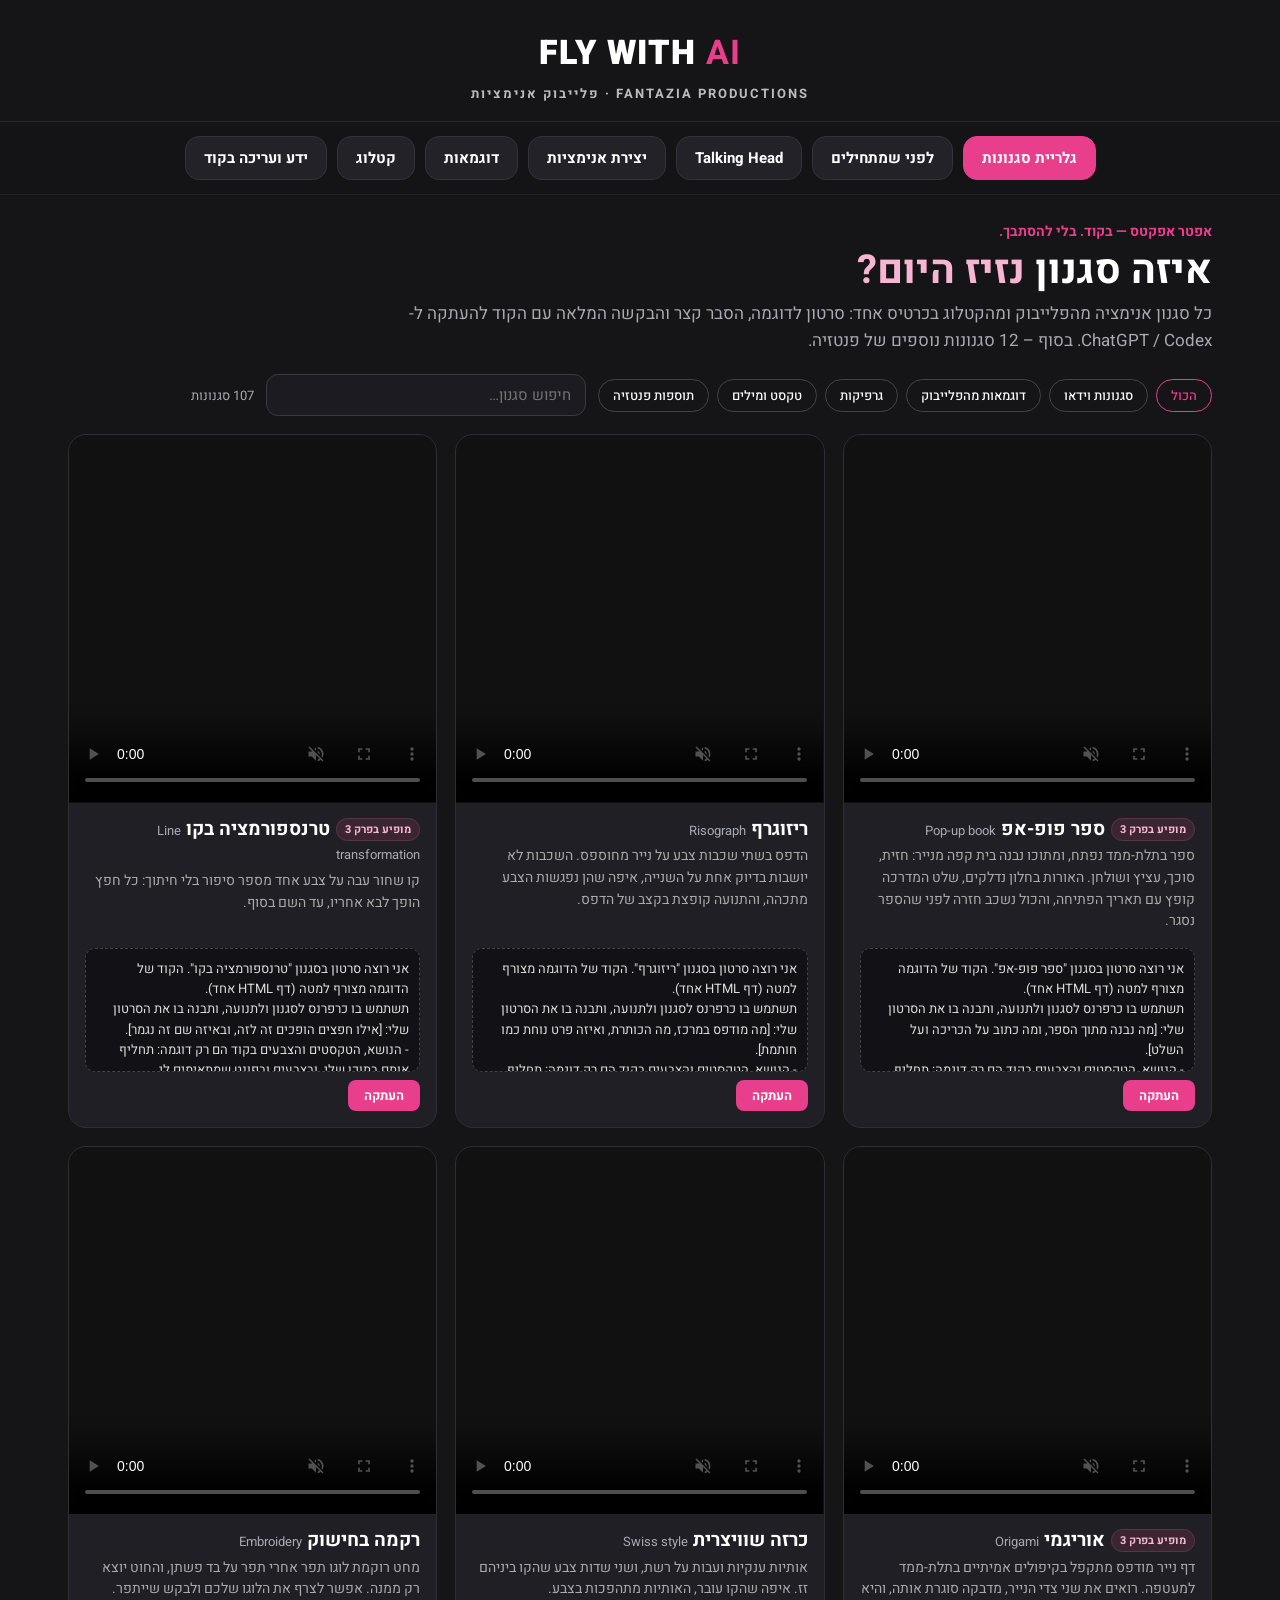
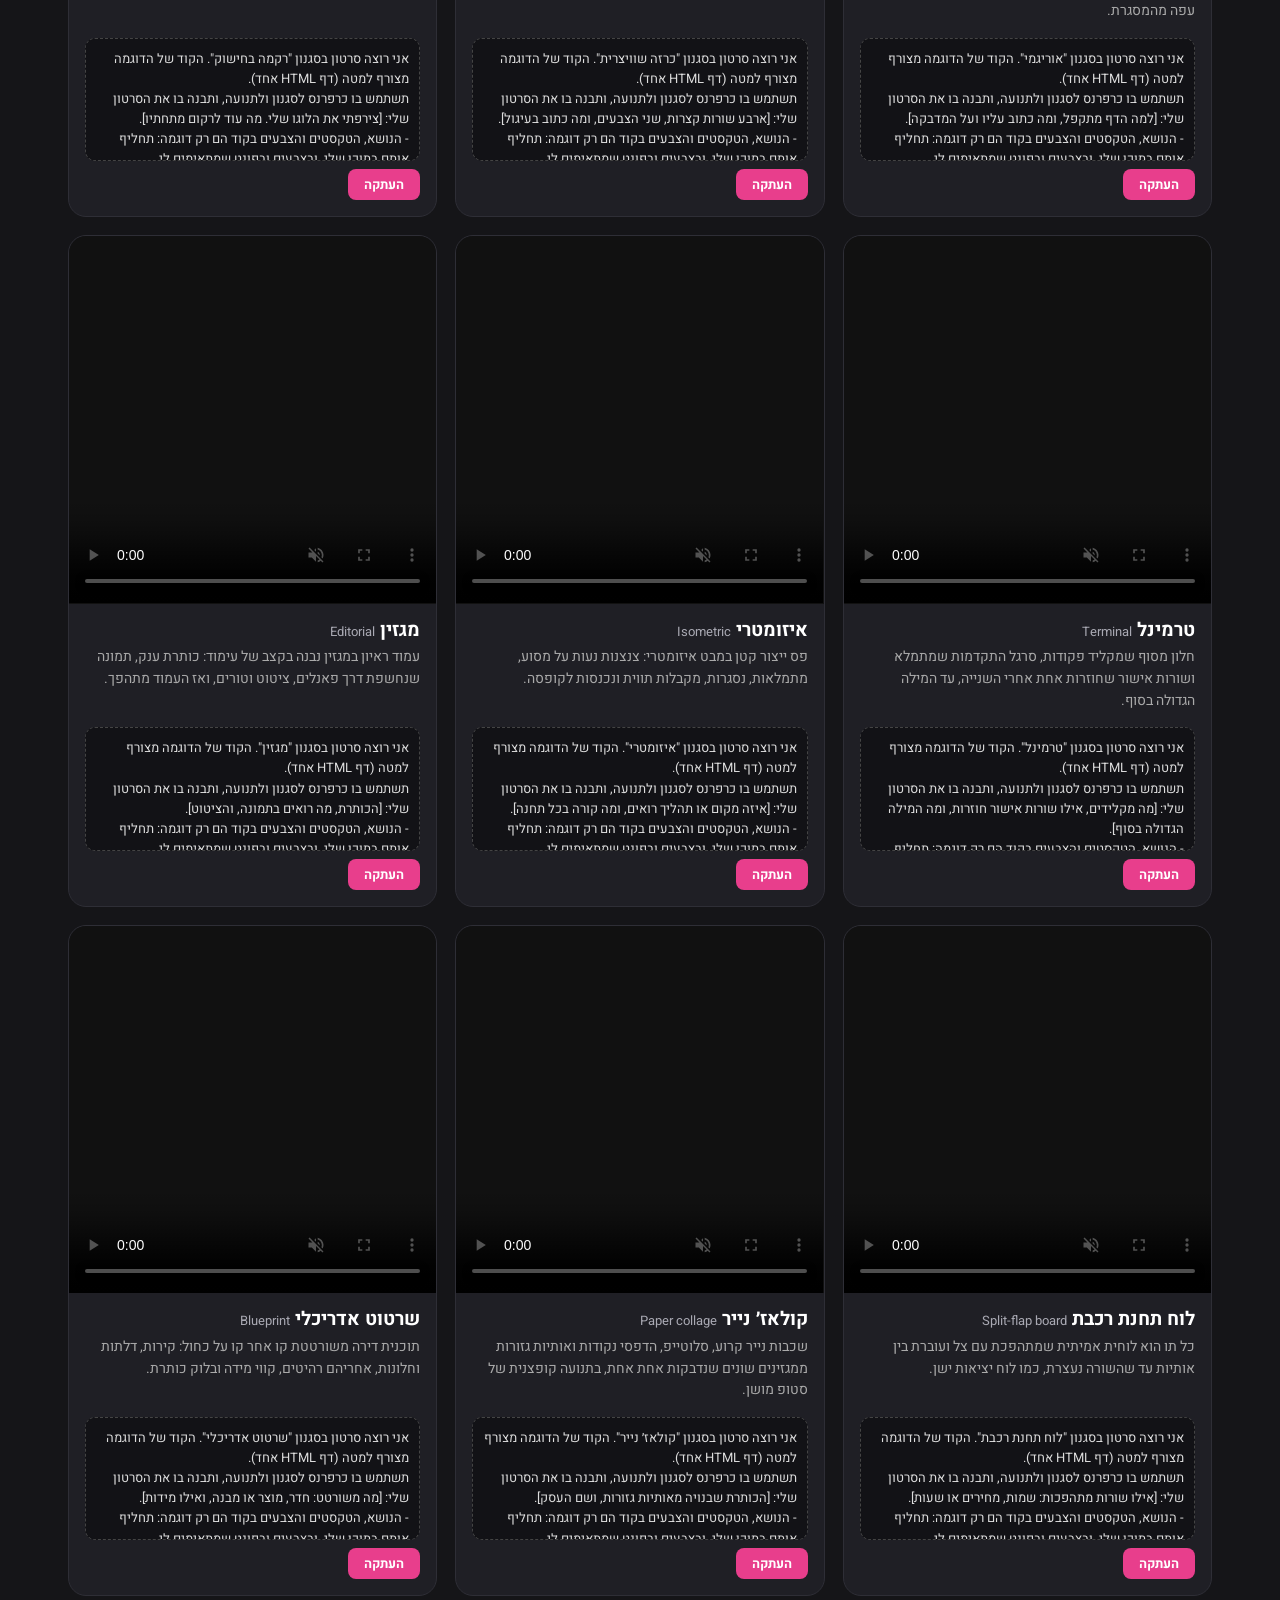
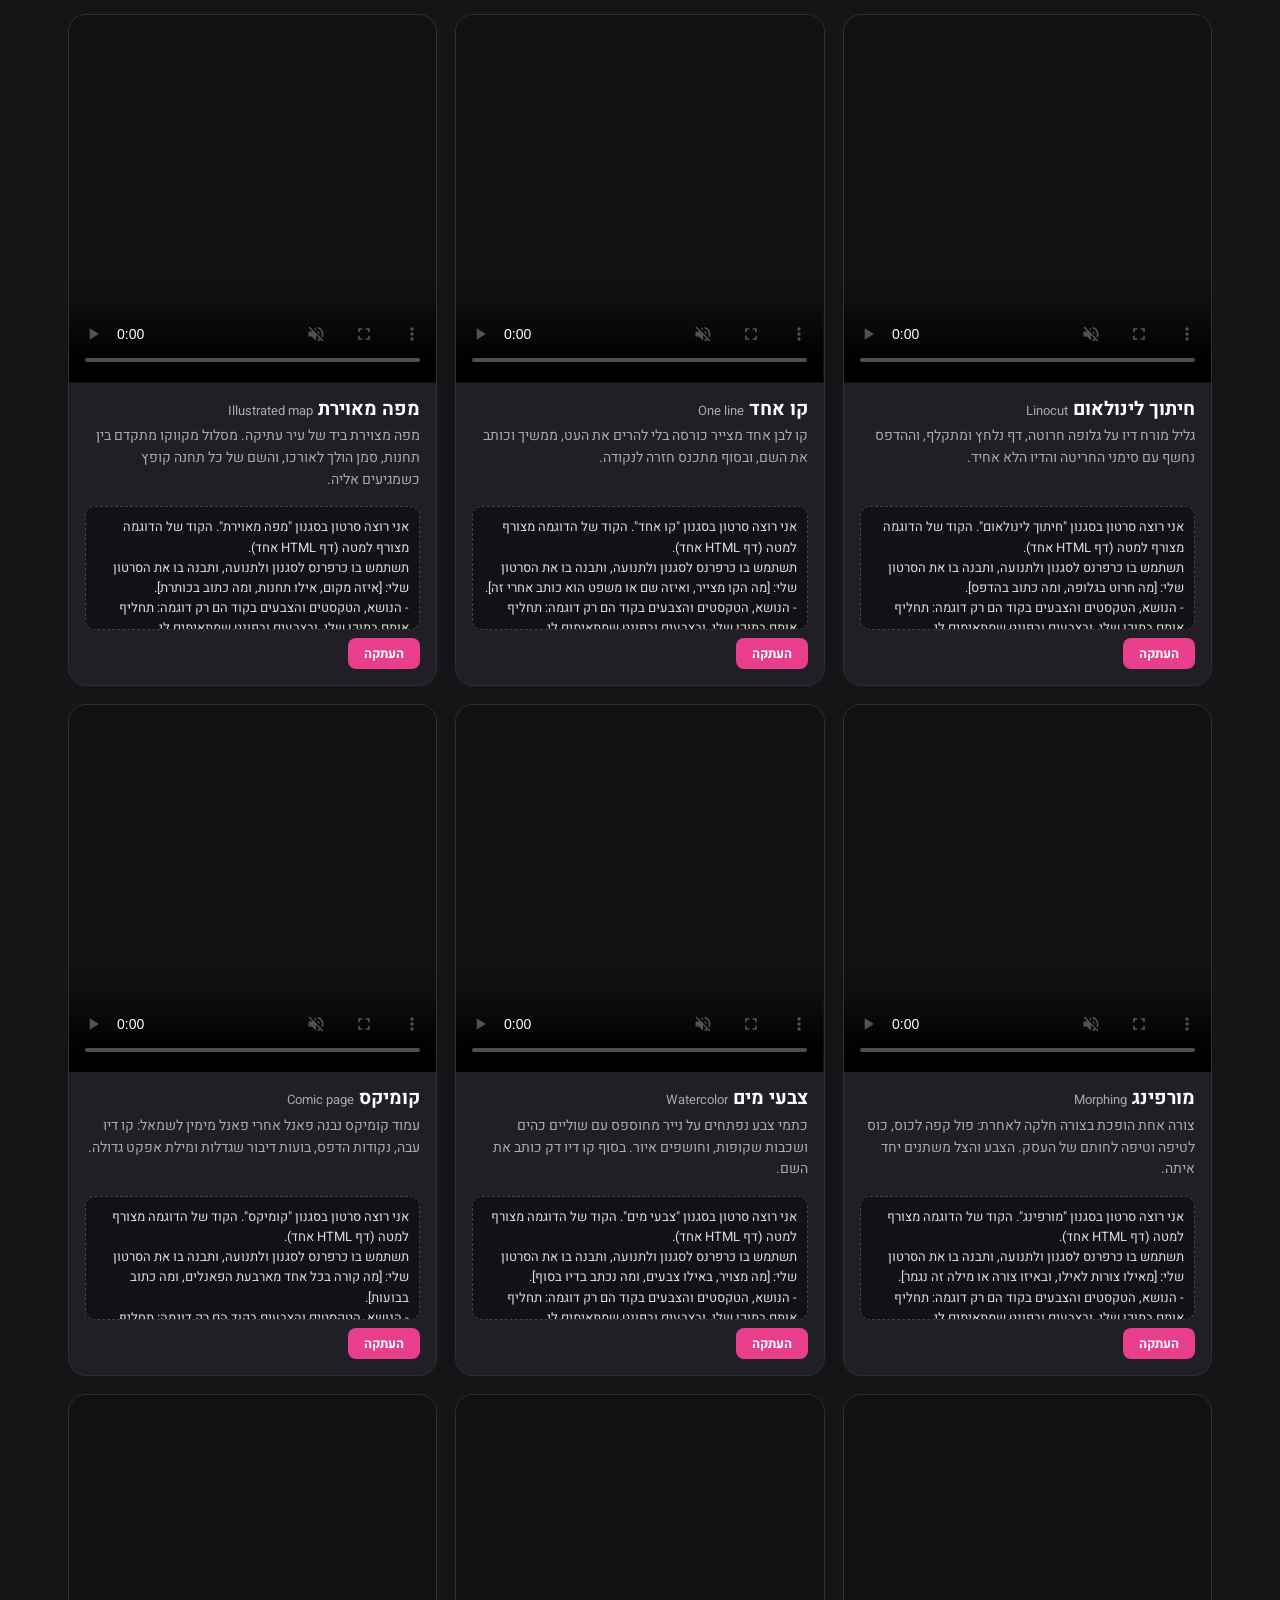
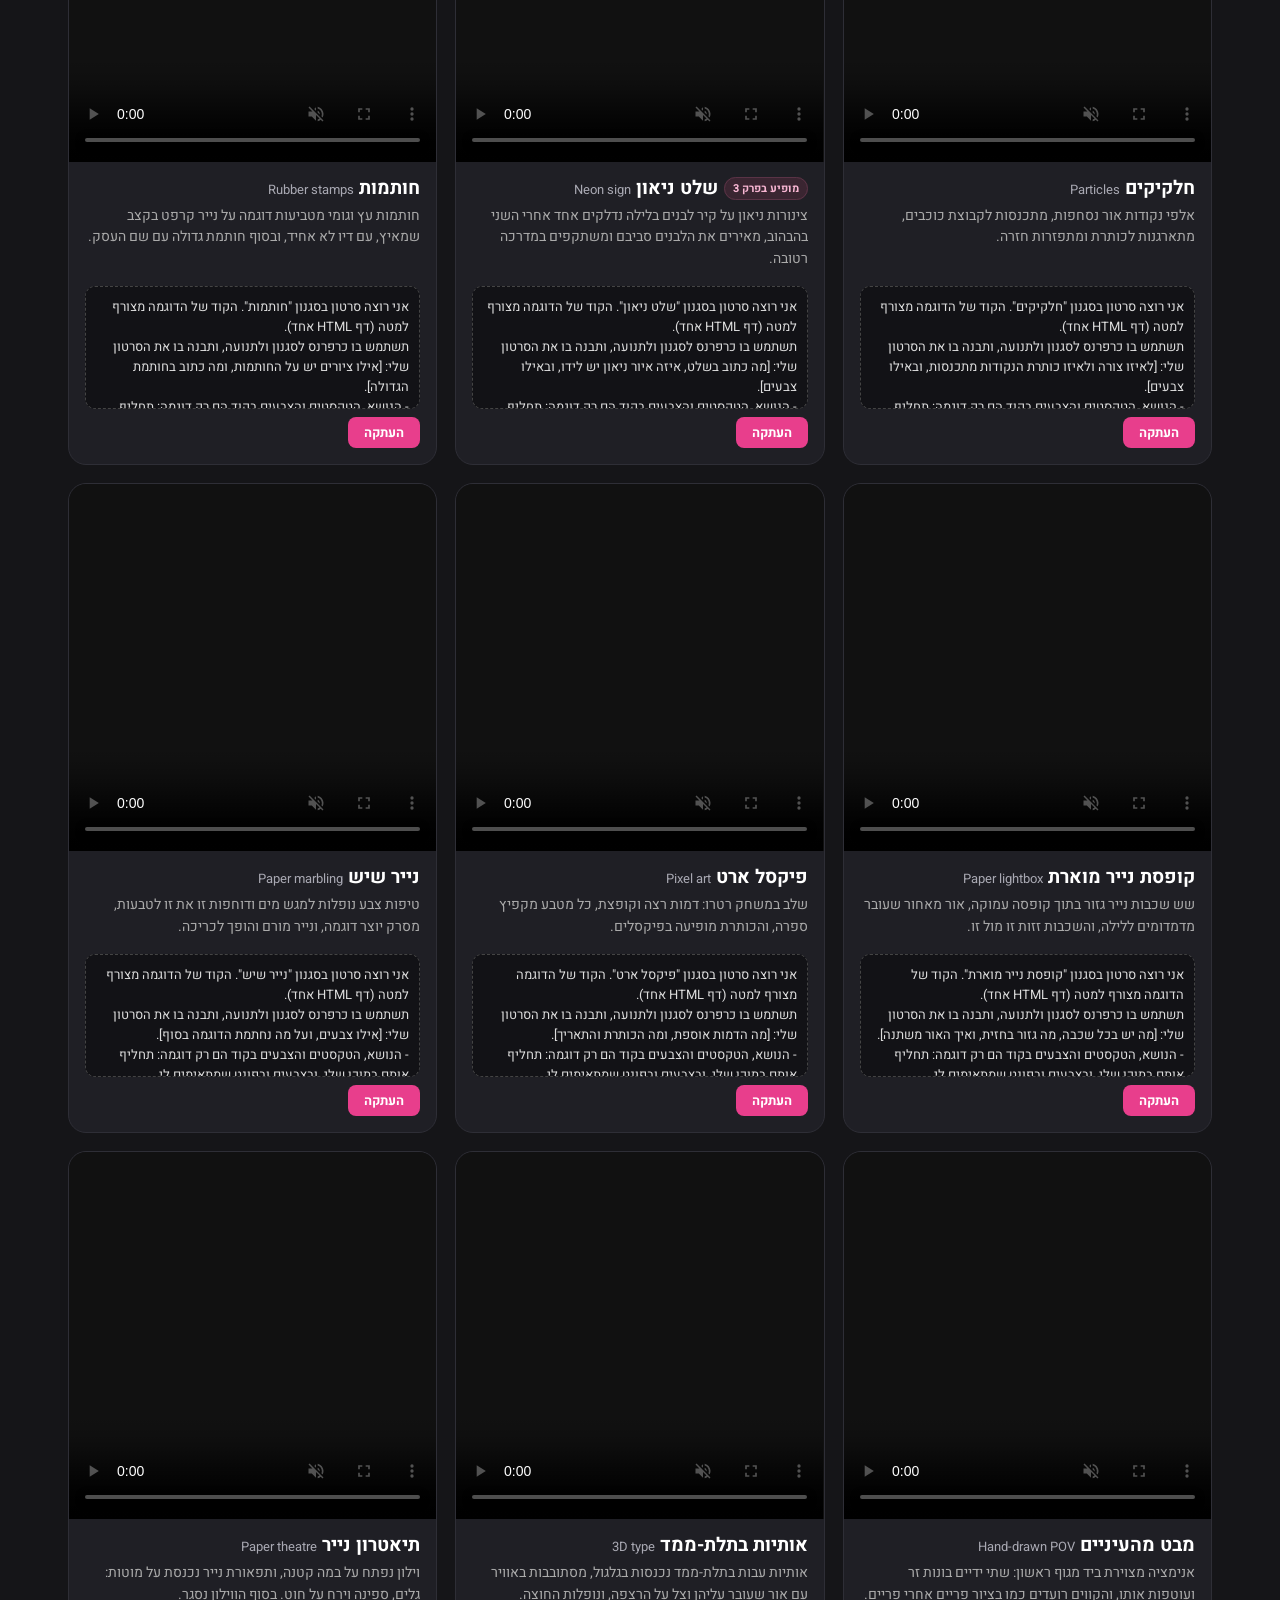
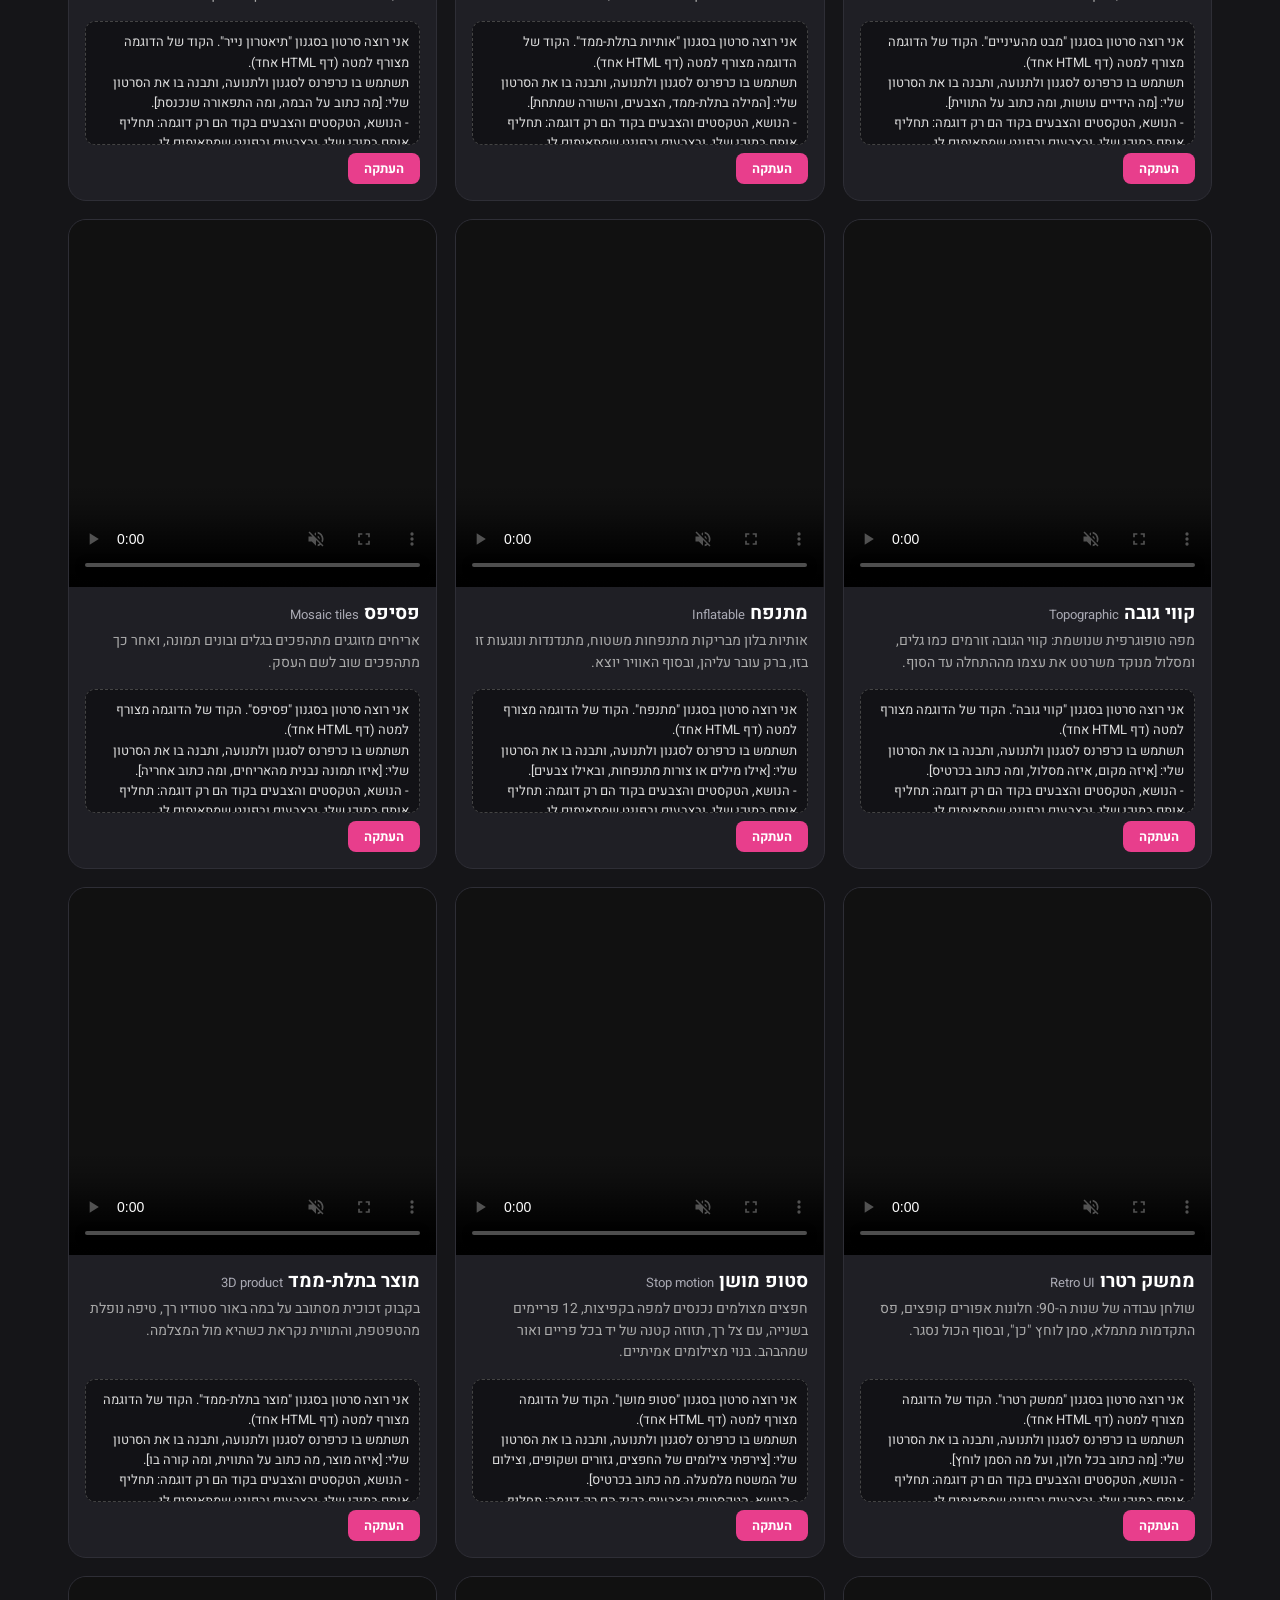
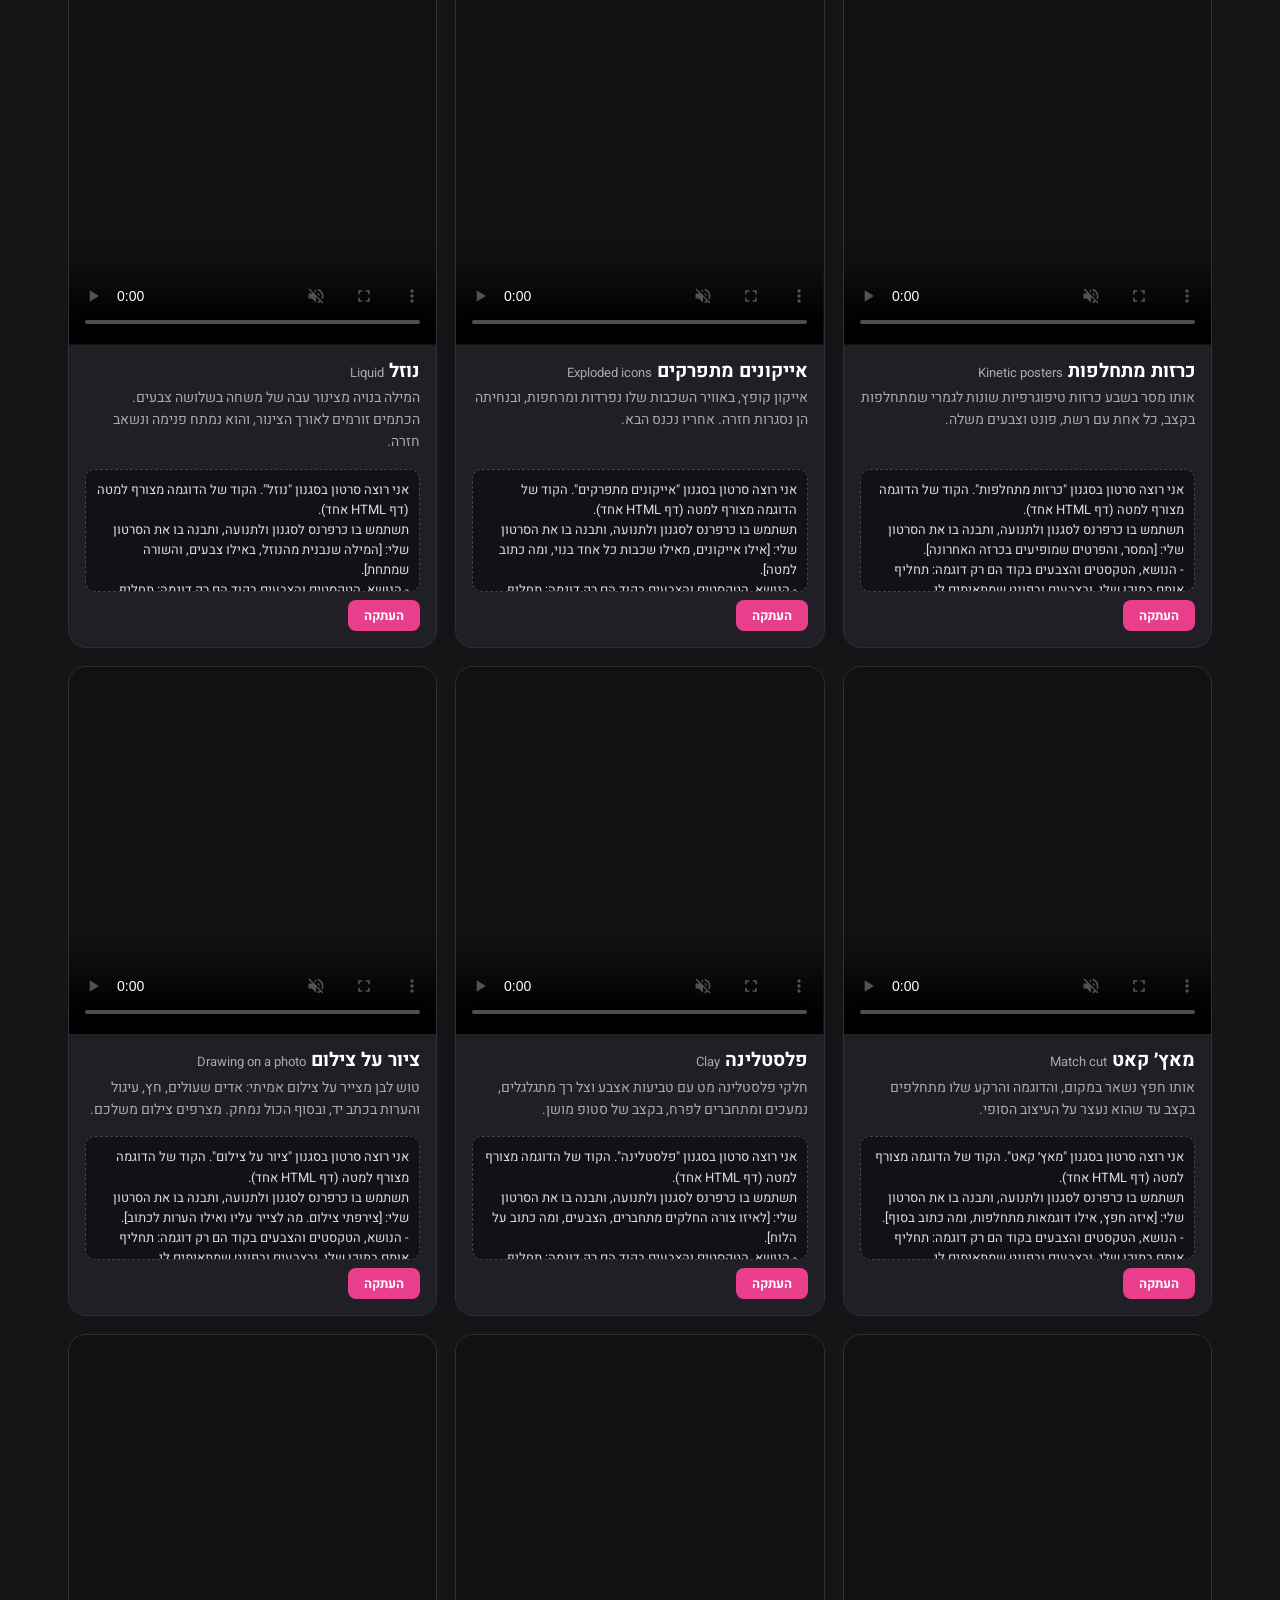
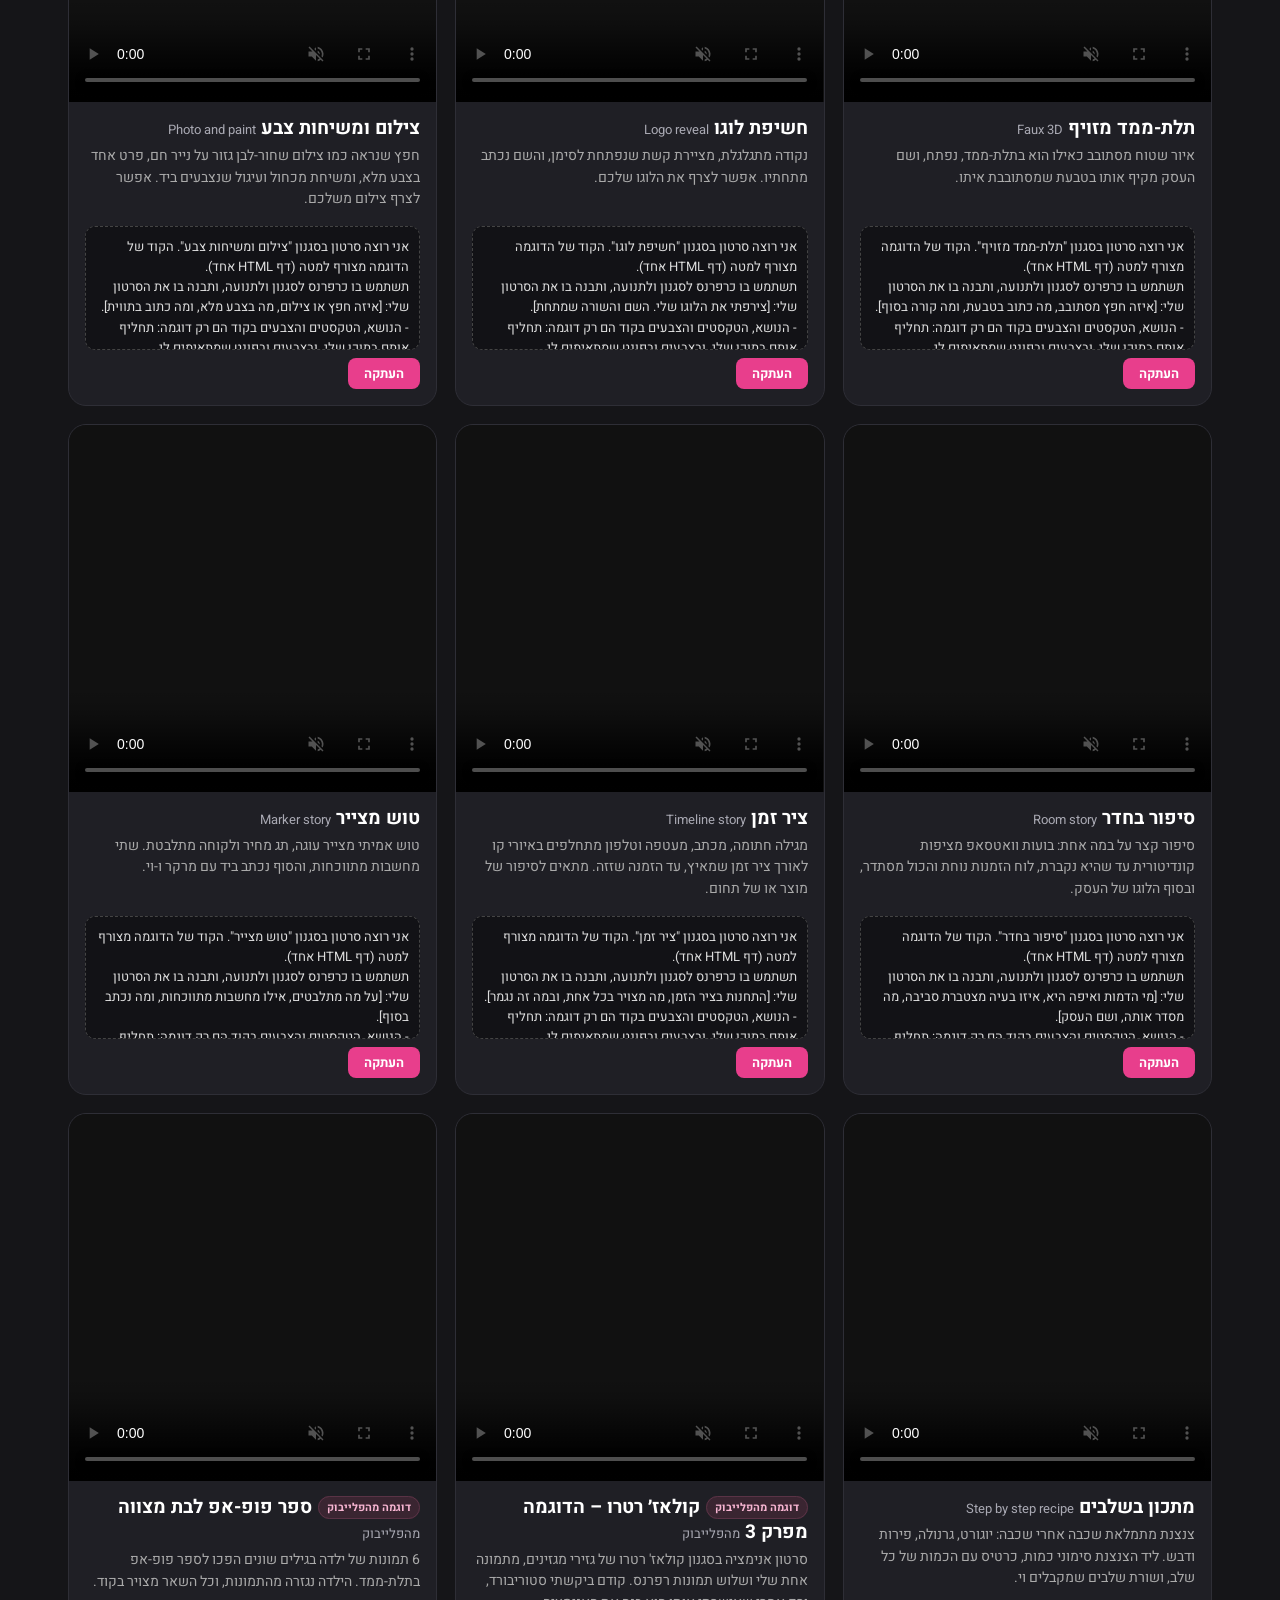
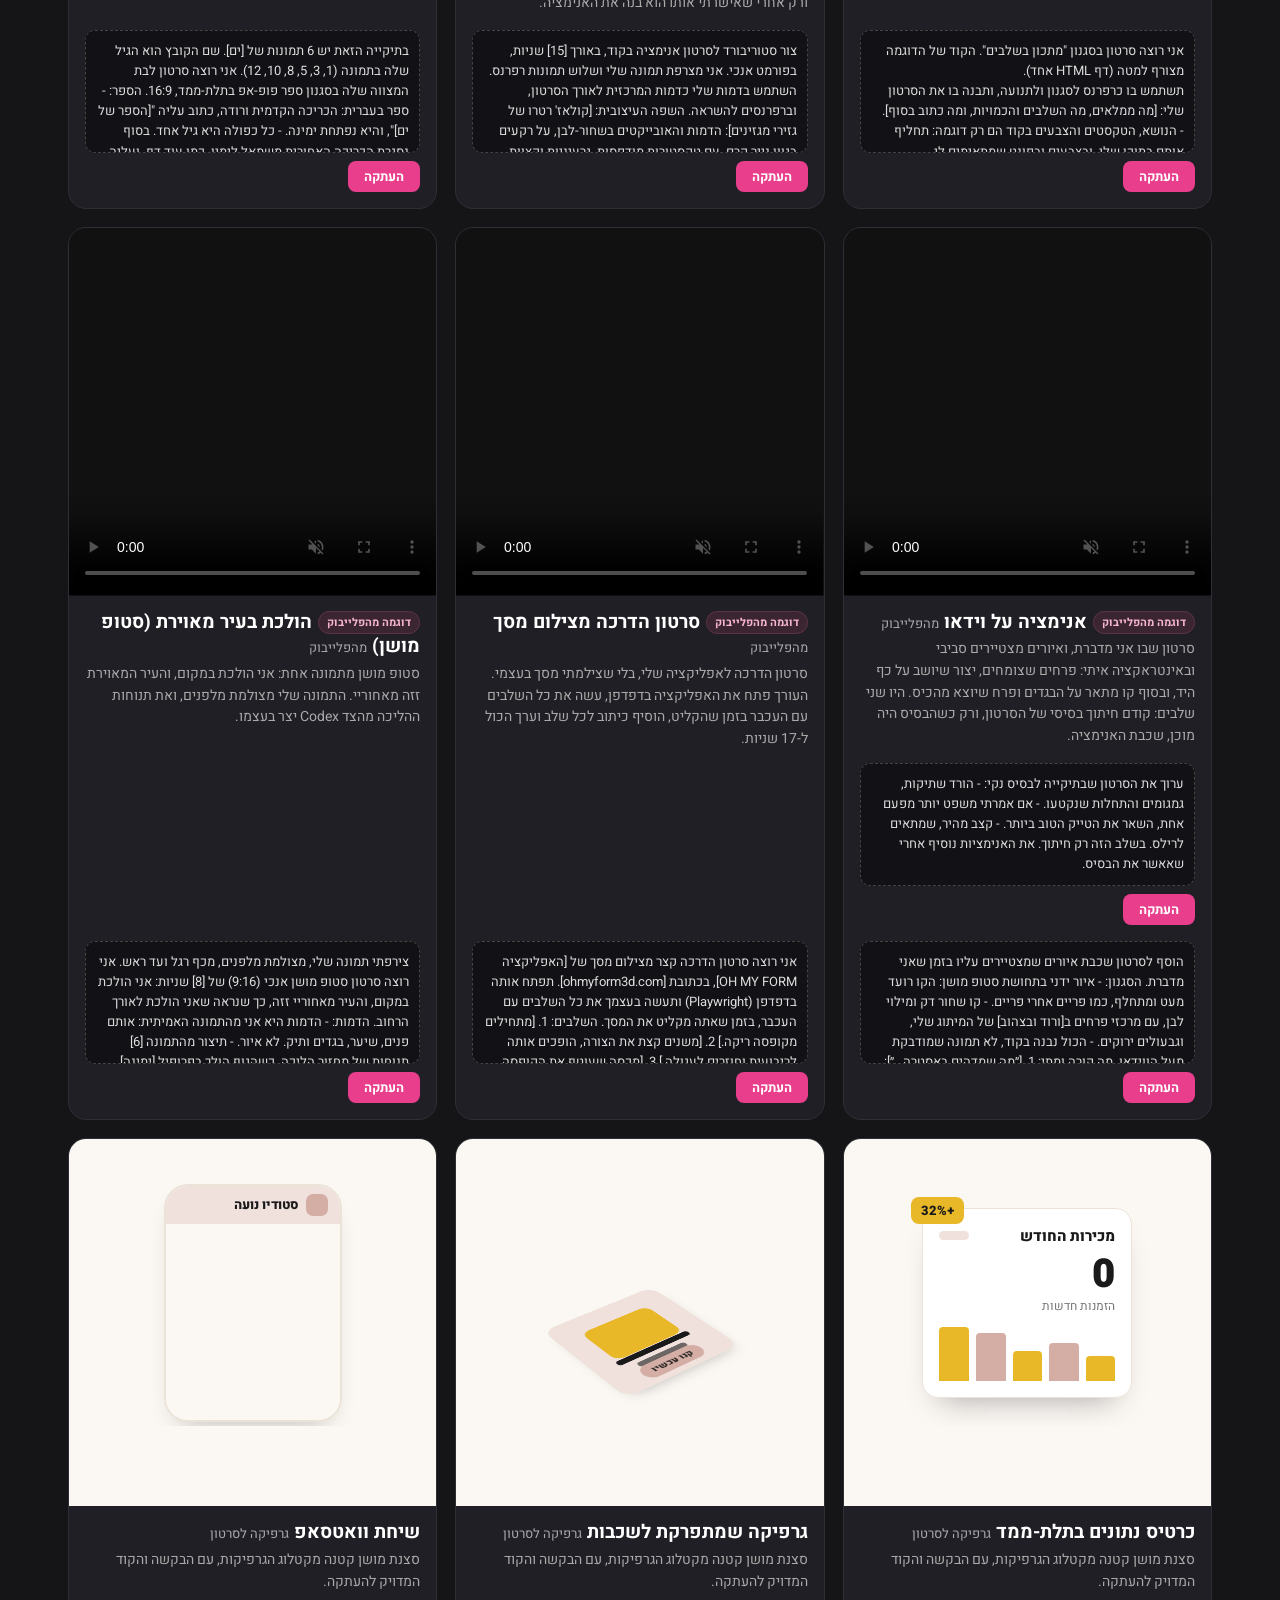
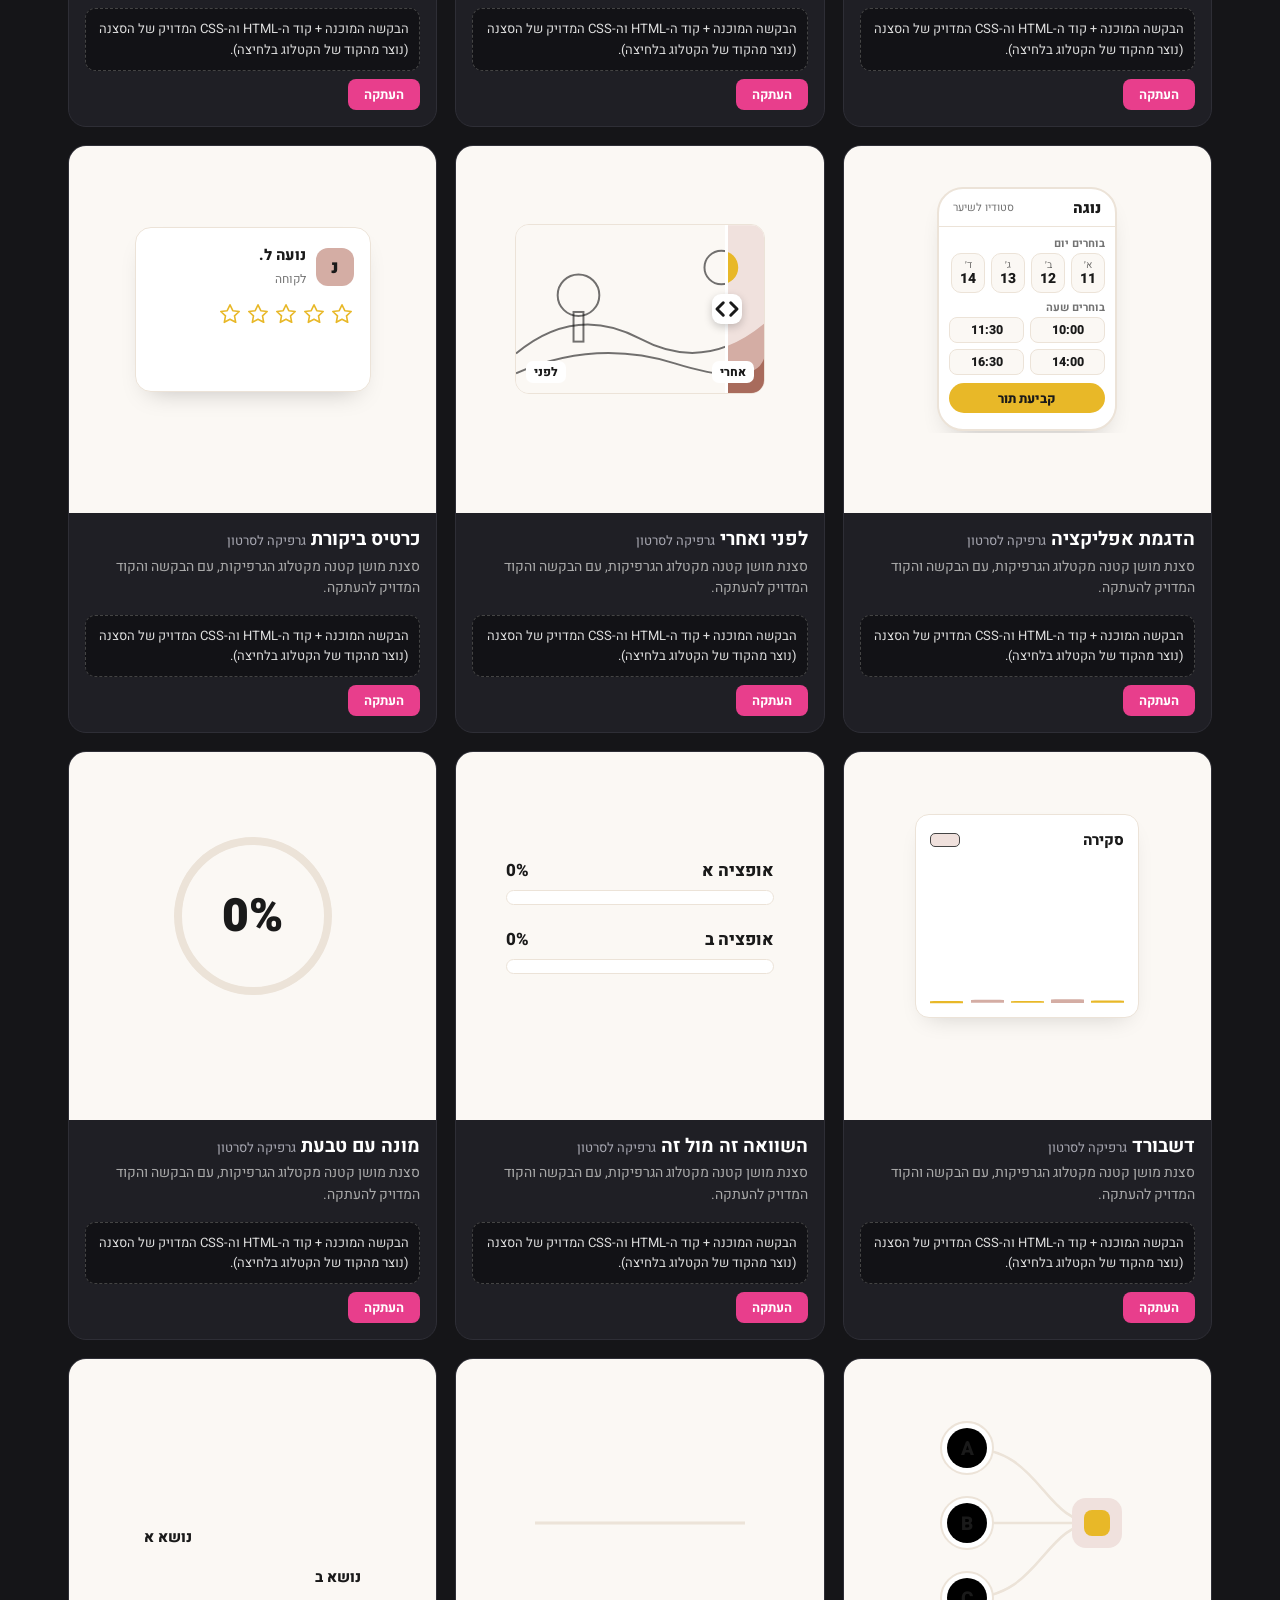
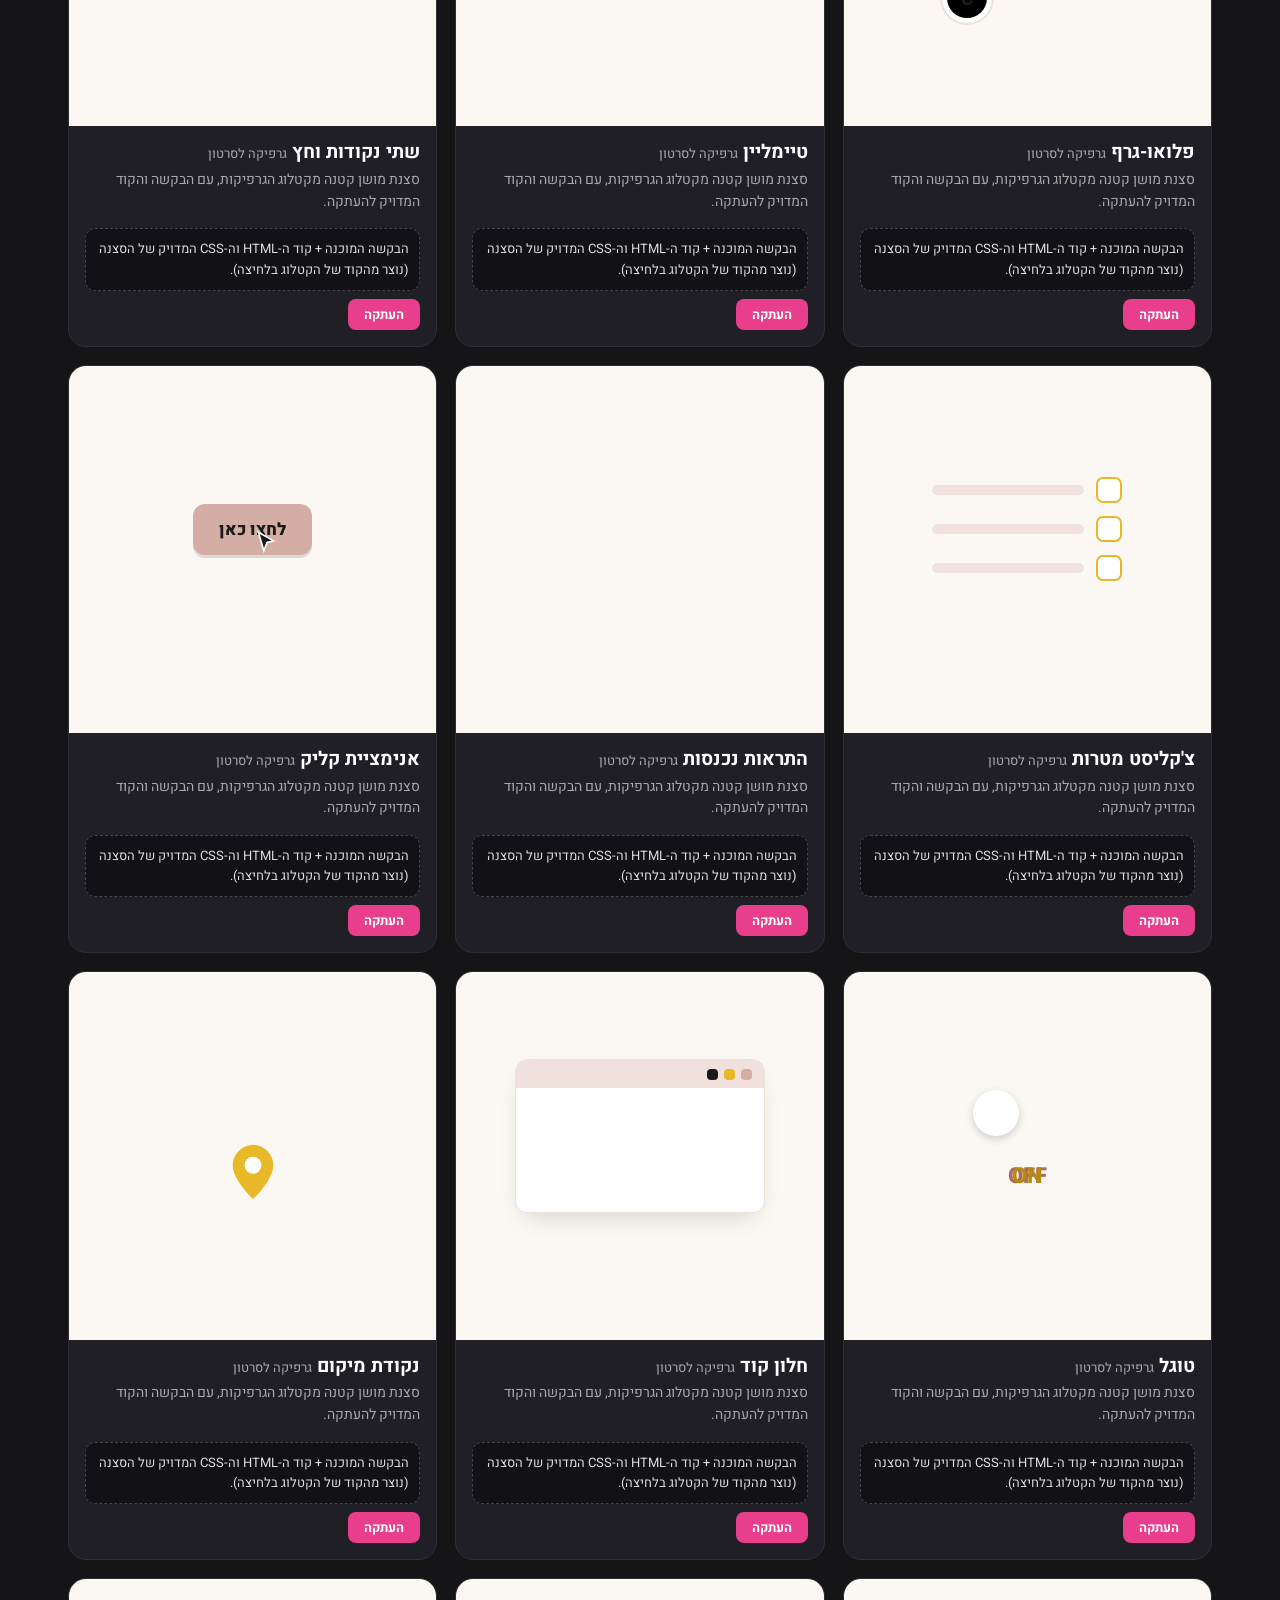
==== 6a93499088ad/index.html @ 90adeadc "init" ====
<!doctype html><html lang="he" dir="rtl"><head><meta charset="utf-8"><meta name="viewport" content="width=device-width, initial-scale=1">
<meta name="robots" content="noindex,nofollow"><title>FLY WITH AI — פלייבוק אנימציות</title>
<link rel="preconnect" href="https://fonts.googleapis.com"><link href="https://fonts.googleapis.com/css2?family=Heebo:wght@300;400;500;700;800;900&family=Inter:wght@400;500;700&display=swap" rel="stylesheet">
<link rel="stylesheet" href="css/playbook.css"><link rel="stylesheet" href="css/catalog.css"><link rel="stylesheet" href="css/gallery-demos.css"><link rel="stylesheet" href="css/extras.css"><link rel="stylesheet" href="css/site.css"></head>
<body><header class="top"><div class="logo">FLY WITH <b>AI</b></div><div class="sub">FANTAZIA PRODUCTIONS · פלייבוק אנימציות</div></header>
<nav class="tabs" aria-label="ניווט"><a href="#gallery" data-sec="gallery">גלריית סגנונות</a><a href="#ch1" data-sec="ch1">לפני שמתחילים</a><a href="#ch2" data-sec="ch2">Talking Head</a><a href="#ch3" data-sec="ch3">יצירת אנימציות</a><a href="#ch4" data-sec="ch4">דוגמאות</a><a href="#catalog" data-sec="catalog">קטלוג</a><a href="#knowledge" data-sec="knowledge">ידע ועריכה בקוד</a></nav>
<div class="page"><section class="sec" id="gallery" data-sec="gallery"><div class="hero"><div class="eb">אפטר אפקטס — בקוד. בלי להסתבך.</div><h1>איזה סגנון <em>נזיז היום?</em></h1>
<p class="hero-p">כל סגנון אנימציה מהפלייבוק ומהקטלוג בכרטיס אחד: סרטון לדוגמה, הסבר קצר והבקשה המלאה עם הקוד להעתקה ל-ChatGPT / Codex. בסוף – 12 סגנונות נוספים של פנטזיה.</p></div>
<div class="g-tools"><div class="pills"><button class="pill on" data-f="all" type="button">הכול</button><button class="pill" data-f="video" type="button">סגנונות וידאו</button><button class="pill" data-f="playbook" type="button">דוגמאות מהפלייבוק</button><button class="pill" data-f="graphics" type="button">גרפיקות</button><button class="pill" data-f="text" type="button">טקסט ומילים</button><button class="pill" data-f="fantazia" type="button">תוספות פנטזיה</button></div><input class="g-search" type="search" placeholder="חיפוש סגנון…" aria-label="חיפוש סגנון"><span class="g-count"></span></div>
<div class="g-grid"><article class="g-card " data-cat="video" id="g-popup" data-search="ספר פופ-אפ Pop-up book ספר בתלת-ממד נפתח, ומתוכו נבנה בית קפה מנייר: חזית, סוכך, עציץ ושולחן. האורות בחלון נדלקים, שלט המדרכה קופץ עם תאריך הפתיחה, והכול נשכב חזרה לפני שהספר נסגר.">
<div class="g-media"><video controls muted playsinline preload="metadata" loop poster="https://danad.co.il/wp-content/uploads/video-editing-playbook/styles-catalog-v2/posters/popup.jpg" src="https://danad.co.il/wp-content/uploads/video-editing-playbook/styles-catalog-v2/videos/popup.mp4" aria-label="ספר פופ-אפ"></video></div><div class="g-body"><h3><span class="g-badge g-badge--pb">מופיע בפרק 3</span>ספר פופ-אפ <span class="g-en">Pop-up book</span></h3><p>ספר בתלת-ממד נפתח, ומתוכו נבנה בית קפה מנייר: חזית, סוכך, עציץ ושולחן. האורות בחלון נדלקים, שלט המדרכה קופץ עם תאריך הפתיחה, והכול נשכב חזרה לפני שהספר נסגר.</p><div class="g-prompt"><pre class="g-ptext">אני רוצה סרטון בסגנון &quot;ספר פופ-אפ&quot;. הקוד של הדוגמה מצורף למטה (דף HTML אחד).
תשתמש בו כרפרנס לסגנון ולתנועה, ותבנה בו את הסרטון שלי: [מה נבנה מתוך הספר, ומה כתוב על הכריכה ועל השלט].
- הנושא, הטקסטים והצבעים בקוד הם רק דוגמה: תחליף אותם בתוכן שלי, ובצבעים ובפונט שמתאימים לי.
- הכול בקוד, בלי מודל תמונות.
לפני שאתה מרנדר את כל הסרטון, תראה לי תמונה אחת.

[+ הקוד המלא של הסגנון – נטען מהקטלוג המקורי בלחיצה על העתקה]</pre><button class="g-copy" type="button" data-kind="style" data-style="popup">העתקה</button></div></div></article><article class="g-card " data-cat="video" id="g-riso" data-search="ריזוגרף Risograph הדפס בשתי שכבות צבע על נייר מחוספס. השכבות לא יושבות בדיוק אחת על השנייה, איפה שהן נפגשות הצבע מתכהה, והתנועה קופצת בקצב של הדפס.">
<div class="g-media"><video controls muted playsinline preload="metadata" loop poster="https://danad.co.il/wp-content/uploads/video-editing-playbook/styles-catalog-v2/posters/riso.jpg" src="https://danad.co.il/wp-content/uploads/video-editing-playbook/styles-catalog-v2/videos/riso.mp4" aria-label="ריזוגרף"></video></div><div class="g-body"><h3>ריזוגרף <span class="g-en">Risograph</span></h3><p>הדפס בשתי שכבות צבע על נייר מחוספס. השכבות לא יושבות בדיוק אחת על השנייה, איפה שהן נפגשות הצבע מתכהה, והתנועה קופצת בקצב של הדפס.</p><div class="g-prompt"><pre class="g-ptext">אני רוצה סרטון בסגנון &quot;ריזוגרף&quot;. הקוד של הדוגמה מצורף למטה (דף HTML אחד).
תשתמש בו כרפרנס לסגנון ולתנועה, ותבנה בו את הסרטון שלי: [מה מודפס במרכז, מה הכותרת, ואיזה פרט נוחת כמו חותמת].
- הנושא, הטקסטים והצבעים בקוד הם רק דוגמה: תחליף אותם בתוכן שלי, ובצבעים ובפונט שמתאימים לי.
- הכול בקוד, בלי מודל תמונות.
לפני שאתה מרנדר את כל הסרטון, תראה לי תמונה אחת.

[+ הקוד המלא של הסגנון – נטען מהקטלוג המקורי בלחיצה על העתקה]</pre><button class="g-copy" type="button" data-kind="style" data-style="riso">העתקה</button></div></div></article><article class="g-card " data-cat="video" id="g-linemorph" data-search="טרנספורמציה בקו Line transformation קו שחור עבה על צבע אחד מספר סיפור בלי חיתוך: כל חפץ הופך לבא אחריו, עד השם בסוף.">
<div class="g-media"><video controls muted playsinline preload="metadata" loop poster="https://danad.co.il/wp-content/uploads/video-editing-playbook/styles-catalog-v2/posters/linemorph.jpg" src="https://danad.co.il/wp-content/uploads/video-editing-playbook/styles-catalog-v2/videos/linemorph.mp4" aria-label="טרנספורמציה בקו"></video></div><div class="g-body"><h3><span class="g-badge g-badge--pb">מופיע בפרק 3</span>טרנספורמציה בקו <span class="g-en">Line transformation</span></h3><p>קו שחור עבה על צבע אחד מספר סיפור בלי חיתוך: כל חפץ הופך לבא אחריו, עד השם בסוף.</p><div class="g-prompt"><pre class="g-ptext">אני רוצה סרטון בסגנון &quot;טרנספורמציה בקו&quot;. הקוד של הדוגמה מצורף למטה (דף HTML אחד).
תשתמש בו כרפרנס לסגנון ולתנועה, ותבנה בו את הסרטון שלי: [אילו חפצים הופכים זה לזה, ובאיזה שם זה נגמר].
- הנושא, הטקסטים והצבעים בקוד הם רק דוגמה: תחליף אותם בתוכן שלי, ובצבעים ובפונט שמתאימים לי.
- הכול בקוד, בלי מודל תמונות.
לפני שאתה מרנדר את כל הסרטון, תראה לי תמונה אחת.

[+ הקוד המלא של הסגנון – נטען מהקטלוג המקורי בלחיצה על העתקה]</pre><button class="g-copy" type="button" data-kind="style" data-style="linemorph">העתקה</button></div></div></article><article class="g-card " data-cat="video" id="g-origami" data-search="אוריגמי Origami דף נייר מודפס מתקפל בקיפולים אמיתיים בתלת-ממד למעטפה. רואים את שני צדי הנייר, מדבקה סוגרת אותה, והיא עפה מהמסגרת.">
<div class="g-media"><video controls muted playsinline preload="metadata" loop poster="https://danad.co.il/wp-content/uploads/video-editing-playbook/styles-catalog-v2/posters/origami.jpg" src="https://danad.co.il/wp-content/uploads/video-editing-playbook/styles-catalog-v2/videos/origami.mp4" aria-label="אוריגמי"></video></div><div class="g-body"><h3><span class="g-badge g-badge--pb">מופיע בפרק 3</span>אוריגמי <span class="g-en">Origami</span></h3><p>דף נייר מודפס מתקפל בקיפולים אמיתיים בתלת-ממד למעטפה. רואים את שני צדי הנייר, מדבקה סוגרת אותה, והיא עפה מהמסגרת.</p><div class="g-prompt"><pre class="g-ptext">אני רוצה סרטון בסגנון &quot;אוריגמי&quot;. הקוד של הדוגמה מצורף למטה (דף HTML אחד).
תשתמש בו כרפרנס לסגנון ולתנועה, ותבנה בו את הסרטון שלי: [למה הדף מתקפל, ומה כתוב עליו ועל המדבקה].
- הנושא, הטקסטים והצבעים בקוד הם רק דוגמה: תחליף אותם בתוכן שלי, ובצבעים ובפונט שמתאימים לי.
- הכול בקוד, בלי מודל תמונות.
לפני שאתה מרנדר את כל הסרטון, תראה לי תמונה אחת.

[+ הקוד המלא של הסגנון – נטען מהקטלוג המקורי בלחיצה על העתקה]</pre><button class="g-copy" type="button" data-kind="style" data-style="origami">העתקה</button></div></div></article><article class="g-card " data-cat="video" id="g-swiss" data-search="כרזה שוויצרית Swiss style אותיות ענקיות ועבות על רשת, ושני שדות צבע שהקו ביניהם זז. איפה שהקו עובר, האותיות מתהפכות בצבע.">
<div class="g-media"><video controls muted playsinline preload="metadata" loop poster="https://danad.co.il/wp-content/uploads/video-editing-playbook/styles-catalog-v2/posters/swiss.jpg" src="https://danad.co.il/wp-content/uploads/video-editing-playbook/styles-catalog-v2/videos/swiss.mp4" aria-label="כרזה שוויצרית"></video></div><div class="g-body"><h3>כרזה שוויצרית <span class="g-en">Swiss style</span></h3><p>אותיות ענקיות ועבות על רשת, ושני שדות צבע שהקו ביניהם זז. איפה שהקו עובר, האותיות מתהפכות בצבע.</p><div class="g-prompt"><pre class="g-ptext">אני רוצה סרטון בסגנון &quot;כרזה שוויצרית&quot;. הקוד של הדוגמה מצורף למטה (דף HTML אחד).
תשתמש בו כרפרנס לסגנון ולתנועה, ותבנה בו את הסרטון שלי: [ארבע שורות קצרות, שני הצבעים, ומה כתוב בעיגול].
- הנושא, הטקסטים והצבעים בקוד הם רק דוגמה: תחליף אותם בתוכן שלי, ובצבעים ובפונט שמתאימים לי.
- הכול בקוד, בלי מודל תמונות.
לפני שאתה מרנדר את כל הסרטון, תראה לי תמונה אחת.

[+ הקוד המלא של הסגנון – נטען מהקטלוג המקורי בלחיצה על העתקה]</pre><button class="g-copy" type="button" data-kind="style" data-style="swiss">העתקה</button></div></div></article><article class="g-card " data-cat="video" id="g-embroidery" data-search="רקמה בחישוק Embroidery מחט רוקמת לוגו תפר אחרי תפר על בד פשתן, והחוט יוצא רק ממנה. אפשר לצרף את הלוגו שלכם ולבקש שייתפר.">
<div class="g-media"><video controls muted playsinline preload="metadata" loop poster="https://danad.co.il/wp-content/uploads/video-editing-playbook/styles-catalog-v2/posters/embroidery.jpg" src="https://danad.co.il/wp-content/uploads/video-editing-playbook/styles-catalog-v2/videos/embroidery.mp4" aria-label="רקמה בחישוק"></video></div><div class="g-body"><h3>רקמה בחישוק <span class="g-en">Embroidery</span></h3><p>מחט רוקמת לוגו תפר אחרי תפר על בד פשתן, והחוט יוצא רק ממנה. אפשר לצרף את הלוגו שלכם ולבקש שייתפר.</p><div class="g-prompt"><pre class="g-ptext">אני רוצה סרטון בסגנון &quot;רקמה בחישוק&quot;. הקוד של הדוגמה מצורף למטה (דף HTML אחד).
תשתמש בו כרפרנס לסגנון ולתנועה, ותבנה בו את הסרטון שלי: [צירפתי את הלוגו שלי. מה עוד לרקום מתחתיו].
- הנושא, הטקסטים והצבעים בקוד הם רק דוגמה: תחליף אותם בתוכן שלי, ובצבעים ובפונט שמתאימים לי.
- הכול בקוד, בלי מודל תמונות.
לפני שאתה מרנדר את כל הסרטון, תראה לי תמונה אחת.

[+ הקוד המלא של הסגנון – נטען מהקטלוג המקורי בלחיצה על העתקה]</pre><button class="g-copy" type="button" data-kind="style" data-style="embroidery">העתקה</button></div></div></article><article class="g-card " data-cat="video" id="g-terminal" data-search="טרמינל Terminal חלון מסוף שמקליד פקודות, סרגל התקדמות שמתמלא ושורות אישור שחוזרות אחת אחרי השנייה, עד המילה הגדולה בסוף.">
<div class="g-media"><video controls muted playsinline preload="metadata" loop poster="https://danad.co.il/wp-content/uploads/video-editing-playbook/styles-catalog-v2/posters/terminal.jpg" src="https://danad.co.il/wp-content/uploads/video-editing-playbook/styles-catalog-v2/videos/terminal.mp4" aria-label="טרמינל"></video></div><div class="g-body"><h3>טרמינל <span class="g-en">Terminal</span></h3><p>חלון מסוף שמקליד פקודות, סרגל התקדמות שמתמלא ושורות אישור שחוזרות אחת אחרי השנייה, עד המילה הגדולה בסוף.</p><div class="g-prompt"><pre class="g-ptext">אני רוצה סרטון בסגנון &quot;טרמינל&quot;. הקוד של הדוגמה מצורף למטה (דף HTML אחד).
תשתמש בו כרפרנס לסגנון ולתנועה, ותבנה בו את הסרטון שלי: [מה מקלידים, אילו שורות אישור חוזרות, ומה המילה הגדולה בסוף].
- הנושא, הטקסטים והצבעים בקוד הם רק דוגמה: תחליף אותם בתוכן שלי, ובצבעים ובפונט שמתאימים לי.
- הכול בקוד, בלי מודל תמונות.
לפני שאתה מרנדר את כל הסרטון, תראה לי תמונה אחת.

[+ הקוד המלא של הסגנון – נטען מהקטלוג המקורי בלחיצה על העתקה]</pre><button class="g-copy" type="button" data-kind="style" data-style="terminal">העתקה</button></div></div></article><article class="g-card " data-cat="video" id="g-isometric" data-search="איזומטרי Isometric פס ייצור קטן במבט איזומטרי: צנצנות נעות על מסוע, מתמלאות, נסגרות, מקבלות תווית ונכנסות לקופסה.">
<div class="g-media"><video controls muted playsinline preload="metadata" loop poster="https://danad.co.il/wp-content/uploads/video-editing-playbook/styles-catalog-v2/posters/isometric.jpg" src="https://danad.co.il/wp-content/uploads/video-editing-playbook/styles-catalog-v2/videos/isometric.mp4" aria-label="איזומטרי"></video></div><div class="g-body"><h3>איזומטרי <span class="g-en">Isometric</span></h3><p>פס ייצור קטן במבט איזומטרי: צנצנות נעות על מסוע, מתמלאות, נסגרות, מקבלות תווית ונכנסות לקופסה.</p><div class="g-prompt"><pre class="g-ptext">אני רוצה סרטון בסגנון &quot;איזומטרי&quot;. הקוד של הדוגמה מצורף למטה (דף HTML אחד).
תשתמש בו כרפרנס לסגנון ולתנועה, ותבנה בו את הסרטון שלי: [איזה מקום או תהליך רואים, ומה קורה בכל תחנה].
- הנושא, הטקסטים והצבעים בקוד הם רק דוגמה: תחליף אותם בתוכן שלי, ובצבעים ובפונט שמתאימים לי.
- הכול בקוד, בלי מודל תמונות.
לפני שאתה מרנדר את כל הסרטון, תראה לי תמונה אחת.

[+ הקוד המלא של הסגנון – נטען מהקטלוג המקורי בלחיצה על העתקה]</pre><button class="g-copy" type="button" data-kind="style" data-style="isometric">העתקה</button></div></div></article><article class="g-card " data-cat="video" id="g-magazine" data-search="מגזין Editorial עמוד ראיון במגזין נבנה בקצב של עימוד: כותרת ענק, תמונה שנחשפת דרך פאנלים, ציטוט וטורים, ואז העמוד מתהפך.">
<div class="g-media"><video controls muted playsinline preload="metadata" loop poster="https://danad.co.il/wp-content/uploads/video-editing-playbook/styles-catalog-v2/posters/magazine.jpg" src="https://danad.co.il/wp-content/uploads/video-editing-playbook/styles-catalog-v2/videos/magazine.mp4" aria-label="מגזין"></video></div><div class="g-body"><h3>מגזין <span class="g-en">Editorial</span></h3><p>עמוד ראיון במגזין נבנה בקצב של עימוד: כותרת ענק, תמונה שנחשפת דרך פאנלים, ציטוט וטורים, ואז העמוד מתהפך.</p><div class="g-prompt"><pre class="g-ptext">אני רוצה סרטון בסגנון &quot;מגזין&quot;. הקוד של הדוגמה מצורף למטה (דף HTML אחד).
תשתמש בו כרפרנס לסגנון ולתנועה, ותבנה בו את הסרטון שלי: [הכותרת, מה רואים בתמונה, והציטוט].
- הנושא, הטקסטים והצבעים בקוד הם רק דוגמה: תחליף אותם בתוכן שלי, ובצבעים ובפונט שמתאימים לי.
- הכול בקוד, בלי מודל תמונות.
לפני שאתה מרנדר את כל הסרטון, תראה לי תמונה אחת.

[+ הקוד המלא של הסגנון – נטען מהקטלוג המקורי בלחיצה על העתקה]</pre><button class="g-copy" type="button" data-kind="style" data-style="magazine">העתקה</button></div></div></article><article class="g-card " data-cat="video" id="g-splitflap" data-search="לוח תחנת רכבת Split-flap board כל תו הוא לוחית אמיתית שמתהפכת עם צל ועוברת בין אותיות עד שהשורה נעצרת, כמו לוח יציאות ישן.">
<div class="g-media"><video controls muted playsinline preload="metadata" loop poster="https://danad.co.il/wp-content/uploads/video-editing-playbook/styles-catalog-v2/posters/splitflap.jpg" src="https://danad.co.il/wp-content/uploads/video-editing-playbook/styles-catalog-v2/videos/splitflap.mp4" aria-label="לוח תחנת רכבת"></video></div><div class="g-body"><h3>לוח תחנת רכבת <span class="g-en">Split-flap board</span></h3><p>כל תו הוא לוחית אמיתית שמתהפכת עם צל ועוברת בין אותיות עד שהשורה נעצרת, כמו לוח יציאות ישן.</p><div class="g-prompt"><pre class="g-ptext">אני רוצה סרטון בסגנון &quot;לוח תחנת רכבת&quot;. הקוד של הדוגמה מצורף למטה (דף HTML אחד).
תשתמש בו כרפרנס לסגנון ולתנועה, ותבנה בו את הסרטון שלי: [אילו שורות מתהפכות: שמות, מחירים או שעות].
- הנושא, הטקסטים והצבעים בקוד הם רק דוגמה: תחליף אותם בתוכן שלי, ובצבעים ובפונט שמתאימים לי.
- הכול בקוד, בלי מודל תמונות.
לפני שאתה מרנדר את כל הסרטון, תראה לי תמונה אחת.

[+ הקוד המלא של הסגנון – נטען מהקטלוג המקורי בלחיצה על העתקה]</pre><button class="g-copy" type="button" data-kind="style" data-style="splitflap">העתקה</button></div></div></article><article class="g-card " data-cat="video" id="g-collage" data-search="קולאז׳ נייר Paper collage שכבות נייר קרוע, סלוטייפ, הדפסי נקודות ואותיות גזורות ממגזינים שונים שנדבקות אחת אחת, בתנועה קופצנית של סטופ מושן.">
<div class="g-media"><video controls muted playsinline preload="metadata" loop poster="https://danad.co.il/wp-content/uploads/video-editing-playbook/styles-catalog-v2/posters/collage.jpg" src="https://danad.co.il/wp-content/uploads/video-editing-playbook/styles-catalog-v2/videos/collage.mp4" aria-label="קולאז׳ נייר"></video></div><div class="g-body"><h3>קולאז׳ נייר <span class="g-en">Paper collage</span></h3><p>שכבות נייר קרוע, סלוטייפ, הדפסי נקודות ואותיות גזורות ממגזינים שונים שנדבקות אחת אחת, בתנועה קופצנית של סטופ מושן.</p><div class="g-prompt"><pre class="g-ptext">אני רוצה סרטון בסגנון &quot;קולאז׳ נייר&quot;. הקוד של הדוגמה מצורף למטה (דף HTML אחד).
תשתמש בו כרפרנס לסגנון ולתנועה, ותבנה בו את הסרטון שלי: [הכותרת שבנויה מאותיות גזורות, ושם העסק].
- הנושא, הטקסטים והצבעים בקוד הם רק דוגמה: תחליף אותם בתוכן שלי, ובצבעים ובפונט שמתאימים לי.
- הכול בקוד, בלי מודל תמונות.
לפני שאתה מרנדר את כל הסרטון, תראה לי תמונה אחת.

[+ הקוד המלא של הסגנון – נטען מהקטלוג המקורי בלחיצה על העתקה]</pre><button class="g-copy" type="button" data-kind="style" data-style="collage">העתקה</button></div></div></article><article class="g-card " data-cat="video" id="g-blueprint" data-search="שרטוט אדריכלי Blueprint תוכנית דירה משורטטת קו אחר קו על כחול: קירות, דלתות וחלונות, אחריהם רהיטים, קווי מידה ובלוק כותרת.">
<div class="g-media"><video controls muted playsinline preload="metadata" loop poster="https://danad.co.il/wp-content/uploads/video-editing-playbook/styles-catalog-v2/posters/blueprint.jpg" src="https://danad.co.il/wp-content/uploads/video-editing-playbook/styles-catalog-v2/videos/blueprint.mp4" aria-label="שרטוט אדריכלי"></video></div><div class="g-body"><h3>שרטוט אדריכלי <span class="g-en">Blueprint</span></h3><p>תוכנית דירה משורטטת קו אחר קו על כחול: קירות, דלתות וחלונות, אחריהם רהיטים, קווי מידה ובלוק כותרת.</p><div class="g-prompt"><pre class="g-ptext">אני רוצה סרטון בסגנון &quot;שרטוט אדריכלי&quot;. הקוד של הדוגמה מצורף למטה (דף HTML אחד).
תשתמש בו כרפרנס לסגנון ולתנועה, ותבנה בו את הסרטון שלי: [מה משורטט: חדר, מוצר או מבנה, ואילו מידות].
- הנושא, הטקסטים והצבעים בקוד הם רק דוגמה: תחליף אותם בתוכן שלי, ובצבעים ובפונט שמתאימים לי.
- הכול בקוד, בלי מודל תמונות.
לפני שאתה מרנדר את כל הסרטון, תראה לי תמונה אחת.

[+ הקוד המלא של הסגנון – נטען מהקטלוג המקורי בלחיצה על העתקה]</pre><button class="g-copy" type="button" data-kind="style" data-style="blueprint">העתקה</button></div></div></article><article class="g-card " data-cat="video" id="g-linocut" data-search="חיתוך לינולאום Linocut גליל מורח דיו על גלופה חרוטה, דף נלחץ ומתקלף, וההדפס נחשף עם סימני החריטה והדיו הלא אחיד.">
<div class="g-media"><video controls muted playsinline preload="metadata" loop poster="https://danad.co.il/wp-content/uploads/video-editing-playbook/styles-catalog-v2/posters/linocut.jpg" src="https://danad.co.il/wp-content/uploads/video-editing-playbook/styles-catalog-v2/videos/linocut.mp4" aria-label="חיתוך לינולאום"></video></div><div class="g-body"><h3>חיתוך לינולאום <span class="g-en">Linocut</span></h3><p>גליל מורח דיו על גלופה חרוטה, דף נלחץ ומתקלף, וההדפס נחשף עם סימני החריטה והדיו הלא אחיד.</p><div class="g-prompt"><pre class="g-ptext">אני רוצה סרטון בסגנון &quot;חיתוך לינולאום&quot;. הקוד של הדוגמה מצורף למטה (דף HTML אחד).
תשתמש בו כרפרנס לסגנון ולתנועה, ותבנה בו את הסרטון שלי: [מה חרוט בגלופה, ומה כתוב בהדפס].
- הנושא, הטקסטים והצבעים בקוד הם רק דוגמה: תחליף אותם בתוכן שלי, ובצבעים ובפונט שמתאימים לי.
- הכול בקוד, בלי מודל תמונות.
לפני שאתה מרנדר את כל הסרטון, תראה לי תמונה אחת.

[+ הקוד המלא של הסגנון – נטען מהקטלוג המקורי בלחיצה על העתקה]</pre><button class="g-copy" type="button" data-kind="style" data-style="linocut">העתקה</button></div></div></article><article class="g-card " data-cat="video" id="g-oneline" data-search="קו אחד One line קו לבן אחד מצייר כורסה בלי להרים את העט, ממשיך וכותב את השם, ובסוף מתכנס חזרה לנקודה.">
<div class="g-media"><video controls muted playsinline preload="metadata" loop poster="https://danad.co.il/wp-content/uploads/video-editing-playbook/styles-catalog-v2/posters/oneline.jpg" src="https://danad.co.il/wp-content/uploads/video-editing-playbook/styles-catalog-v2/videos/oneline.mp4" aria-label="קו אחד"></video></div><div class="g-body"><h3>קו אחד <span class="g-en">One line</span></h3><p>קו לבן אחד מצייר כורסה בלי להרים את העט, ממשיך וכותב את השם, ובסוף מתכנס חזרה לנקודה.</p><div class="g-prompt"><pre class="g-ptext">אני רוצה סרטון בסגנון &quot;קו אחד&quot;. הקוד של הדוגמה מצורף למטה (דף HTML אחד).
תשתמש בו כרפרנס לסגנון ולתנועה, ותבנה בו את הסרטון שלי: [מה הקו מצייר, ואיזה שם או משפט הוא כותב אחרי זה].
- הנושא, הטקסטים והצבעים בקוד הם רק דוגמה: תחליף אותם בתוכן שלי, ובצבעים ובפונט שמתאימים לי.
- הכול בקוד, בלי מודל תמונות.
לפני שאתה מרנדר את כל הסרטון, תראה לי תמונה אחת.

[+ הקוד המלא של הסגנון – נטען מהקטלוג המקורי בלחיצה על העתקה]</pre><button class="g-copy" type="button" data-kind="style" data-style="oneline">העתקה</button></div></div></article><article class="g-card " data-cat="video" id="g-map" data-search="מפה מאוירת Illustrated map מפה מצוירת ביד של עיר עתיקה. מסלול מקווקו מתקדם בין תחנות, סמן הולך לאורכו, והשם של כל תחנה קופץ כשמגיעים אליה.">
<div class="g-media"><video controls muted playsinline preload="metadata" loop poster="https://danad.co.il/wp-content/uploads/video-editing-playbook/styles-catalog-v2/posters/map.jpg" src="https://danad.co.il/wp-content/uploads/video-editing-playbook/styles-catalog-v2/videos/map.mp4" aria-label="מפה מאוירת"></video></div><div class="g-body"><h3>מפה מאוירת <span class="g-en">Illustrated map</span></h3><p>מפה מצוירת ביד של עיר עתיקה. מסלול מקווקו מתקדם בין תחנות, סמן הולך לאורכו, והשם של כל תחנה קופץ כשמגיעים אליה.</p><div class="g-prompt"><pre class="g-ptext">אני רוצה סרטון בסגנון &quot;מפה מאוירת&quot;. הקוד של הדוגמה מצורף למטה (דף HTML אחד).
תשתמש בו כרפרנס לסגנון ולתנועה, ותבנה בו את הסרטון שלי: [איזה מקום, אילו תחנות, ומה כתוב בכותרת].
- הנושא, הטקסטים והצבעים בקוד הם רק דוגמה: תחליף אותם בתוכן שלי, ובצבעים ובפונט שמתאימים לי.
- הכול בקוד, בלי מודל תמונות.
לפני שאתה מרנדר את כל הסרטון, תראה לי תמונה אחת.

[+ הקוד המלא של הסגנון – נטען מהקטלוג המקורי בלחיצה על העתקה]</pre><button class="g-copy" type="button" data-kind="style" data-style="map">העתקה</button></div></div></article><article class="g-card " data-cat="video" id="g-morph" data-search="מורפינג Morphing צורה אחת הופכת בצורה חלקה לאחרת: פול קפה לכוס, כוס לטיפה וטיפה לחותם של העסק. הצבע והצל משתנים יחד איתה.">
<div class="g-media"><video controls muted playsinline preload="metadata" loop poster="https://danad.co.il/wp-content/uploads/video-editing-playbook/styles-catalog-v2/posters/morph.jpg" src="https://danad.co.il/wp-content/uploads/video-editing-playbook/styles-catalog-v2/videos/morph.mp4" aria-label="מורפינג"></video></div><div class="g-body"><h3>מורפינג <span class="g-en">Morphing</span></h3><p>צורה אחת הופכת בצורה חלקה לאחרת: פול קפה לכוס, כוס לטיפה וטיפה לחותם של העסק. הצבע והצל משתנים יחד איתה.</p><div class="g-prompt"><pre class="g-ptext">אני רוצה סרטון בסגנון &quot;מורפינג&quot;. הקוד של הדוגמה מצורף למטה (דף HTML אחד).
תשתמש בו כרפרנס לסגנון ולתנועה, ותבנה בו את הסרטון שלי: [מאילו צורות לאילו, ובאיזו צורה או מילה זה נגמר].
- הנושא, הטקסטים והצבעים בקוד הם רק דוגמה: תחליף אותם בתוכן שלי, ובצבעים ובפונט שמתאימים לי.
- הכול בקוד, בלי מודל תמונות.
לפני שאתה מרנדר את כל הסרטון, תראה לי תמונה אחת.

[+ הקוד המלא של הסגנון – נטען מהקטלוג המקורי בלחיצה על העתקה]</pre><button class="g-copy" type="button" data-kind="style" data-style="morph">העתקה</button></div></div></article><article class="g-card " data-cat="video" id="g-watercolor" data-search="צבעי מים Watercolor כתמי צבע נפתחים על נייר מחוספס עם שוליים כהים ושכבות שקופות, וחושפים איור. בסוף קו דיו דק כותב את השם.">
<div class="g-media"><video controls muted playsinline preload="metadata" loop poster="https://danad.co.il/wp-content/uploads/video-editing-playbook/styles-catalog-v2/posters/watercolor.jpg" src="https://danad.co.il/wp-content/uploads/video-editing-playbook/styles-catalog-v2/videos/watercolor.mp4" aria-label="צבעי מים"></video></div><div class="g-body"><h3>צבעי מים <span class="g-en">Watercolor</span></h3><p>כתמי צבע נפתחים על נייר מחוספס עם שוליים כהים ושכבות שקופות, וחושפים איור. בסוף קו דיו דק כותב את השם.</p><div class="g-prompt"><pre class="g-ptext">אני רוצה סרטון בסגנון &quot;צבעי מים&quot;. הקוד של הדוגמה מצורף למטה (דף HTML אחד).
תשתמש בו כרפרנס לסגנון ולתנועה, ותבנה בו את הסרטון שלי: [מה מצויר, באילו צבעים, ומה נכתב בדיו בסוף].
- הנושא, הטקסטים והצבעים בקוד הם רק דוגמה: תחליף אותם בתוכן שלי, ובצבעים ובפונט שמתאימים לי.
- הכול בקוד, בלי מודל תמונות.
לפני שאתה מרנדר את כל הסרטון, תראה לי תמונה אחת.

[+ הקוד המלא של הסגנון – נטען מהקטלוג המקורי בלחיצה על העתקה]</pre><button class="g-copy" type="button" data-kind="style" data-style="watercolor">העתקה</button></div></div></article><article class="g-card " data-cat="video" id="g-comic" data-search="קומיקס Comic page עמוד קומיקס נבנה פאנל אחרי פאנל מימין לשמאל: קו דיו עבה, נקודות הדפס, בועות דיבור שגדלות ומילת אפקט גדולה.">
<div class="g-media"><video controls muted playsinline preload="metadata" loop poster="https://danad.co.il/wp-content/uploads/video-editing-playbook/styles-catalog-v2/posters/comic.jpg" src="https://danad.co.il/wp-content/uploads/video-editing-playbook/styles-catalog-v2/videos/comic.mp4" aria-label="קומיקס"></video></div><div class="g-body"><h3>קומיקס <span class="g-en">Comic page</span></h3><p>עמוד קומיקס נבנה פאנל אחרי פאנל מימין לשמאל: קו דיו עבה, נקודות הדפס, בועות דיבור שגדלות ומילת אפקט גדולה.</p><div class="g-prompt"><pre class="g-ptext">אני רוצה סרטון בסגנון &quot;קומיקס&quot;. הקוד של הדוגמה מצורף למטה (דף HTML אחד).
תשתמש בו כרפרנס לסגנון ולתנועה, ותבנה בו את הסרטון שלי: [מה קורה בכל אחד מארבעת הפאנלים, ומה כתוב בבועות].
- הנושא, הטקסטים והצבעים בקוד הם רק דוגמה: תחליף אותם בתוכן שלי, ובצבעים ובפונט שמתאימים לי.
- הכול בקוד, בלי מודל תמונות.
לפני שאתה מרנדר את כל הסרטון, תראה לי תמונה אחת.

[+ הקוד המלא של הסגנון – נטען מהקטלוג המקורי בלחיצה על העתקה]</pre><button class="g-copy" type="button" data-kind="style" data-style="comic">העתקה</button></div></div></article><article class="g-card " data-cat="video" id="g-particles" data-search="חלקיקים Particles אלפי נקודות אור נסחפות, מתכנסות לקבוצת כוכבים, מתארגנות לכותרת ומתפזרות חזרה.">
<div class="g-media"><video controls muted playsinline preload="metadata" loop poster="https://danad.co.il/wp-content/uploads/video-editing-playbook/styles-catalog-v2/posters/particles.jpg" src="https://danad.co.il/wp-content/uploads/video-editing-playbook/styles-catalog-v2/videos/particles.mp4" aria-label="חלקיקים"></video></div><div class="g-body"><h3>חלקיקים <span class="g-en">Particles</span></h3><p>אלפי נקודות אור נסחפות, מתכנסות לקבוצת כוכבים, מתארגנות לכותרת ומתפזרות חזרה.</p><div class="g-prompt"><pre class="g-ptext">אני רוצה סרטון בסגנון &quot;חלקיקים&quot;. הקוד של הדוגמה מצורף למטה (דף HTML אחד).
תשתמש בו כרפרנס לסגנון ולתנועה, ותבנה בו את הסרטון שלי: [לאיזו צורה ולאיזו כותרת הנקודות מתכנסות, ובאילו צבעים].
- הנושא, הטקסטים והצבעים בקוד הם רק דוגמה: תחליף אותם בתוכן שלי, ובצבעים ובפונט שמתאימים לי.
- הכול בקוד, בלי מודל תמונות.
לפני שאתה מרנדר את כל הסרטון, תראה לי תמונה אחת.

[+ הקוד המלא של הסגנון – נטען מהקטלוג המקורי בלחיצה על העתקה]</pre><button class="g-copy" type="button" data-kind="style" data-style="particles">העתקה</button></div></div></article><article class="g-card " data-cat="video" id="g-neon" data-search="שלט ניאון Neon sign צינורות ניאון על קיר לבנים בלילה נדלקים אחד אחרי השני בהבהוב, מאירים את הלבנים סביבם ומשתקפים במדרכה רטובה.">
<div class="g-media"><video controls muted playsinline preload="metadata" loop poster="https://danad.co.il/wp-content/uploads/video-editing-playbook/styles-catalog-v2/posters/neon.jpg" src="https://danad.co.il/wp-content/uploads/video-editing-playbook/styles-catalog-v2/videos/neon.mp4" aria-label="שלט ניאון"></video></div><div class="g-body"><h3><span class="g-badge g-badge--pb">מופיע בפרק 3</span>שלט ניאון <span class="g-en">Neon sign</span></h3><p>צינורות ניאון על קיר לבנים בלילה נדלקים אחד אחרי השני בהבהוב, מאירים את הלבנים סביבם ומשתקפים במדרכה רטובה.</p><div class="g-prompt"><pre class="g-ptext">אני רוצה סרטון בסגנון &quot;שלט ניאון&quot;. הקוד של הדוגמה מצורף למטה (דף HTML אחד).
תשתמש בו כרפרנס לסגנון ולתנועה, ותבנה בו את הסרטון שלי: [מה כתוב בשלט, איזה איור ניאון יש לידו, ובאילו צבעים].
- הנושא, הטקסטים והצבעים בקוד הם רק דוגמה: תחליף אותם בתוכן שלי, ובצבעים ובפונט שמתאימים לי.
- הכול בקוד, בלי מודל תמונות.
לפני שאתה מרנדר את כל הסרטון, תראה לי תמונה אחת.

[+ הקוד המלא של הסגנון – נטען מהקטלוג המקורי בלחיצה על העתקה]</pre><button class="g-copy" type="button" data-kind="style" data-style="neon">העתקה</button></div></div></article><article class="g-card " data-cat="video" id="g-stamps" data-search="חותמות Rubber stamps חותמות עץ וגומי מטביעות דוגמה על נייר קרפט בקצב שמאיץ, עם דיו לא אחיד, ובסוף חותמת גדולה עם שם העסק.">
<div class="g-media"><video controls muted playsinline preload="metadata" loop poster="https://danad.co.il/wp-content/uploads/video-editing-playbook/styles-catalog-v2/posters/stamps.jpg" src="https://danad.co.il/wp-content/uploads/video-editing-playbook/styles-catalog-v2/videos/stamps.mp4" aria-label="חותמות"></video></div><div class="g-body"><h3>חותמות <span class="g-en">Rubber stamps</span></h3><p>חותמות עץ וגומי מטביעות דוגמה על נייר קרפט בקצב שמאיץ, עם דיו לא אחיד, ובסוף חותמת גדולה עם שם העסק.</p><div class="g-prompt"><pre class="g-ptext">אני רוצה סרטון בסגנון &quot;חותמות&quot;. הקוד של הדוגמה מצורף למטה (דף HTML אחד).
תשתמש בו כרפרנס לסגנון ולתנועה, ותבנה בו את הסרטון שלי: [אילו ציורים יש על החותמות, ומה כתוב בחותמת הגדולה].
- הנושא, הטקסטים והצבעים בקוד הם רק דוגמה: תחליף אותם בתוכן שלי, ובצבעים ובפונט שמתאימים לי.
- הכול בקוד, בלי מודל תמונות.
לפני שאתה מרנדר את כל הסרטון, תראה לי תמונה אחת.

[+ הקוד המלא של הסגנון – נטען מהקטלוג המקורי בלחיצה על העתקה]</pre><button class="g-copy" type="button" data-kind="style" data-style="stamps">העתקה</button></div></div></article><article class="g-card " data-cat="video" id="g-lightbox" data-search="קופסת נייר מוארת Paper lightbox שש שכבות נייר גזור בתוך קופסה עמוקה, אור מאחור שעובר מדמדומים ללילה, והשכבות זזות זו מול זו.">
<div class="g-media"><video controls muted playsinline preload="metadata" loop poster="https://danad.co.il/wp-content/uploads/video-editing-playbook/styles-catalog-v2/posters/lightbox.jpg" src="https://danad.co.il/wp-content/uploads/video-editing-playbook/styles-catalog-v2/videos/lightbox.mp4" aria-label="קופסת נייר מוארת"></video></div><div class="g-body"><h3>קופסת נייר מוארת <span class="g-en">Paper lightbox</span></h3><p>שש שכבות נייר גזור בתוך קופסה עמוקה, אור מאחור שעובר מדמדומים ללילה, והשכבות זזות זו מול זו.</p><div class="g-prompt"><pre class="g-ptext">אני רוצה סרטון בסגנון &quot;קופסת נייר מוארת&quot;. הקוד של הדוגמה מצורף למטה (דף HTML אחד).
תשתמש בו כרפרנס לסגנון ולתנועה, ותבנה בו את הסרטון שלי: [מה יש בכל שכבה, מה גזור בחזית, ואיך האור משתנה].
- הנושא, הטקסטים והצבעים בקוד הם רק דוגמה: תחליף אותם בתוכן שלי, ובצבעים ובפונט שמתאימים לי.
- הכול בקוד, בלי מודל תמונות.
לפני שאתה מרנדר את כל הסרטון, תראה לי תמונה אחת.

[+ הקוד המלא של הסגנון – נטען מהקטלוג המקורי בלחיצה על העתקה]</pre><button class="g-copy" type="button" data-kind="style" data-style="lightbox">העתקה</button></div></div></article><article class="g-card " data-cat="video" id="g-pixel" data-search="פיקסל ארט Pixel art שלב במשחק רטרו: דמות רצה וקופצת, כל מטבע מקפיץ ספרה, והכותרת מופיעה בפיקסלים.">
<div class="g-media"><video controls muted playsinline preload="metadata" loop poster="https://danad.co.il/wp-content/uploads/video-editing-playbook/styles-catalog-v2/posters/pixel.jpg" src="https://danad.co.il/wp-content/uploads/video-editing-playbook/styles-catalog-v2/videos/pixel.mp4" aria-label="פיקסל ארט"></video></div><div class="g-body"><h3>פיקסל ארט <span class="g-en">Pixel art</span></h3><p>שלב במשחק רטרו: דמות רצה וקופצת, כל מטבע מקפיץ ספרה, והכותרת מופיעה בפיקסלים.</p><div class="g-prompt"><pre class="g-ptext">אני רוצה סרטון בסגנון &quot;פיקסל ארט&quot;. הקוד של הדוגמה מצורף למטה (דף HTML אחד).
תשתמש בו כרפרנס לסגנון ולתנועה, ותבנה בו את הסרטון שלי: [מה הדמות אוספת, ומה הכותרת והתאריך].
- הנושא, הטקסטים והצבעים בקוד הם רק דוגמה: תחליף אותם בתוכן שלי, ובצבעים ובפונט שמתאימים לי.
- הכול בקוד, בלי מודל תמונות.
לפני שאתה מרנדר את כל הסרטון, תראה לי תמונה אחת.

[+ הקוד המלא של הסגנון – נטען מהקטלוג המקורי בלחיצה על העתקה]</pre><button class="g-copy" type="button" data-kind="style" data-style="pixel">העתקה</button></div></div></article><article class="g-card " data-cat="video" id="g-marbling" data-search="נייר שיש Paper marbling טיפות צבע נופלות למגש מים ודוחפות זו את זו לטבעות, מסרק יוצר דוגמה, ונייר מורם והופך לכריכה.">
<div class="g-media"><video controls muted playsinline preload="metadata" loop poster="https://danad.co.il/wp-content/uploads/video-editing-playbook/styles-catalog-v2/posters/marbling.jpg" src="https://danad.co.il/wp-content/uploads/video-editing-playbook/styles-catalog-v2/videos/marbling.mp4" aria-label="נייר שיש"></video></div><div class="g-body"><h3>נייר שיש <span class="g-en">Paper marbling</span></h3><p>טיפות צבע נופלות למגש מים ודוחפות זו את זו לטבעות, מסרק יוצר דוגמה, ונייר מורם והופך לכריכה.</p><div class="g-prompt"><pre class="g-ptext">אני רוצה סרטון בסגנון &quot;נייר שיש&quot;. הקוד של הדוגמה מצורף למטה (דף HTML אחד).
תשתמש בו כרפרנס לסגנון ולתנועה, ותבנה בו את הסרטון שלי: [אילו צבעים, ועל מה נחתמת הדוגמה בסוף].
- הנושא, הטקסטים והצבעים בקוד הם רק דוגמה: תחליף אותם בתוכן שלי, ובצבעים ובפונט שמתאימים לי.
- הכול בקוד, בלי מודל תמונות.
לפני שאתה מרנדר את כל הסרטון, תראה לי תמונה אחת.

[+ הקוד המלא של הסגנון – נטען מהקטלוג המקורי בלחיצה על העתקה]</pre><button class="g-copy" type="button" data-kind="style" data-style="marbling">העתקה</button></div></div></article><article class="g-card " data-cat="video" id="g-pov" data-search="מבט מהעיניים Hand-drawn POV אנימציה מצוירת ביד מגוף ראשון: שתי ידיים בונות זר ועוטפות אותו, והקווים רועדים כמו בציור פריים אחרי פריים.">
<div class="g-media"><video controls muted playsinline preload="metadata" loop poster="https://danad.co.il/wp-content/uploads/video-editing-playbook/styles-catalog-v2/posters/pov.jpg" src="https://danad.co.il/wp-content/uploads/video-editing-playbook/styles-catalog-v2/videos/pov.mp4" aria-label="מבט מהעיניים"></video></div><div class="g-body"><h3>מבט מהעיניים <span class="g-en">Hand-drawn POV</span></h3><p>אנימציה מצוירת ביד מגוף ראשון: שתי ידיים בונות זר ועוטפות אותו, והקווים רועדים כמו בציור פריים אחרי פריים.</p><div class="g-prompt"><pre class="g-ptext">אני רוצה סרטון בסגנון &quot;מבט מהעיניים&quot;. הקוד של הדוגמה מצורף למטה (דף HTML אחד).
תשתמש בו כרפרנס לסגנון ולתנועה, ותבנה בו את הסרטון שלי: [מה הידיים עושות, ומה כתוב על התווית].
- הנושא, הטקסטים והצבעים בקוד הם רק דוגמה: תחליף אותם בתוכן שלי, ובצבעים ובפונט שמתאימים לי.
- הכול בקוד, בלי מודל תמונות.
לפני שאתה מרנדר את כל הסרטון, תראה לי תמונה אחת.

[+ הקוד המלא של הסגנון – נטען מהקטלוג המקורי בלחיצה על העתקה]</pre><button class="g-copy" type="button" data-kind="style" data-style="pov">העתקה</button></div></div></article><article class="g-card " data-cat="video" id="g-type3d" data-search="אותיות בתלת-ממד 3D type אותיות עבות בתלת-ממד נכנסות בגלגול, מסתובבות באוויר עם אור שעובר עליהן וצל על הרצפה, ונופלות החוצה.">
<div class="g-media"><video controls muted playsinline preload="metadata" loop poster="https://danad.co.il/wp-content/uploads/video-editing-playbook/styles-catalog-v2/posters/type3d.jpg" src="https://danad.co.il/wp-content/uploads/video-editing-playbook/styles-catalog-v2/videos/type3d.mp4" aria-label="אותיות בתלת-ממד"></video></div><div class="g-body"><h3>אותיות בתלת-ממד <span class="g-en">3D type</span></h3><p>אותיות עבות בתלת-ממד נכנסות בגלגול, מסתובבות באוויר עם אור שעובר עליהן וצל על הרצפה, ונופלות החוצה.</p><div class="g-prompt"><pre class="g-ptext">אני רוצה סרטון בסגנון &quot;אותיות בתלת-ממד&quot;. הקוד של הדוגמה מצורף למטה (דף HTML אחד).
תשתמש בו כרפרנס לסגנון ולתנועה, ותבנה בו את הסרטון שלי: [המילה בתלת-ממד, הצבעים, והשורה שמתחת].
- הנושא, הטקסטים והצבעים בקוד הם רק דוגמה: תחליף אותם בתוכן שלי, ובצבעים ובפונט שמתאימים לי.
- הכול בקוד, בלי מודל תמונות.
לפני שאתה מרנדר את כל הסרטון, תראה לי תמונה אחת.

[+ הקוד המלא של הסגנון – נטען מהקטלוג המקורי בלחיצה על העתקה]</pre><button class="g-copy" type="button" data-kind="style" data-style="type3d">העתקה</button></div></div></article><article class="g-card " data-cat="video" id="g-puppets" data-search="תיאטרון נייר Paper theatre וילון נפתח על במה קטנה, ותפאורת נייר נכנסת על מוטות: גלים, ספינה וירח על חוט. בסוף הווילון נסגר.">
<div class="g-media"><video controls muted playsinline preload="metadata" loop poster="https://danad.co.il/wp-content/uploads/video-editing-playbook/styles-catalog-v2/posters/puppets.jpg" src="https://danad.co.il/wp-content/uploads/video-editing-playbook/styles-catalog-v2/videos/puppets.mp4" aria-label="תיאטרון נייר"></video></div><div class="g-body"><h3>תיאטרון נייר <span class="g-en">Paper theatre</span></h3><p>וילון נפתח על במה קטנה, ותפאורת נייר נכנסת על מוטות: גלים, ספינה וירח על חוט. בסוף הווילון נסגר.</p><div class="g-prompt"><pre class="g-ptext">אני רוצה סרטון בסגנון &quot;תיאטרון נייר&quot;. הקוד של הדוגמה מצורף למטה (דף HTML אחד).
תשתמש בו כרפרנס לסגנון ולתנועה, ותבנה בו את הסרטון שלי: [מה כתוב על הבמה, ומה התפאורה שנכנסת].
- הנושא, הטקסטים והצבעים בקוד הם רק דוגמה: תחליף אותם בתוכן שלי, ובצבעים ובפונט שמתאימים לי.
- הכול בקוד, בלי מודל תמונות.
לפני שאתה מרנדר את כל הסרטון, תראה לי תמונה אחת.

[+ הקוד המלא של הסגנון – נטען מהקטלוג המקורי בלחיצה על העתקה]</pre><button class="g-copy" type="button" data-kind="style" data-style="puppets">העתקה</button></div></div></article><article class="g-card " data-cat="video" id="g-topo" data-search="קווי גובה Topographic מפה טופוגרפית שנושמת: קווי הגובה זורמים כמו גלים, ומסלול מנוקד משרטט את עצמו מההתחלה עד הסוף.">
<div class="g-media"><video controls muted playsinline preload="metadata" loop poster="https://danad.co.il/wp-content/uploads/video-editing-playbook/styles-catalog-v2/posters/topo.jpg" src="https://danad.co.il/wp-content/uploads/video-editing-playbook/styles-catalog-v2/videos/topo.mp4" aria-label="קווי גובה"></video></div><div class="g-body"><h3>קווי גובה <span class="g-en">Topographic</span></h3><p>מפה טופוגרפית שנושמת: קווי הגובה זורמים כמו גלים, ומסלול מנוקד משרטט את עצמו מההתחלה עד הסוף.</p><div class="g-prompt"><pre class="g-ptext">אני רוצה סרטון בסגנון &quot;קווי גובה&quot;. הקוד של הדוגמה מצורף למטה (דף HTML אחד).
תשתמש בו כרפרנס לסגנון ולתנועה, ותבנה בו את הסרטון שלי: [איזה מקום, איזה מסלול, ומה כתוב בכרטיס].
- הנושא, הטקסטים והצבעים בקוד הם רק דוגמה: תחליף אותם בתוכן שלי, ובצבעים ובפונט שמתאימים לי.
- הכול בקוד, בלי מודל תמונות.
לפני שאתה מרנדר את כל הסרטון, תראה לי תמונה אחת.

[+ הקוד המלא של הסגנון – נטען מהקטלוג המקורי בלחיצה על העתקה]</pre><button class="g-copy" type="button" data-kind="style" data-style="topo">העתקה</button></div></div></article><article class="g-card " data-cat="video" id="g-inflate" data-search="מתנפח Inflatable אותיות בלון מבריקות מתנפחות משטוח, מתנדנדות ונוגעות זו בזו, ברק עובר עליהן, ובסוף האוויר יוצא.">
<div class="g-media"><video controls muted playsinline preload="metadata" loop poster="https://danad.co.il/wp-content/uploads/video-editing-playbook/styles-catalog-v2/posters/inflate.jpg" src="https://danad.co.il/wp-content/uploads/video-editing-playbook/styles-catalog-v2/videos/inflate.mp4" aria-label="מתנפח"></video></div><div class="g-body"><h3>מתנפח <span class="g-en">Inflatable</span></h3><p>אותיות בלון מבריקות מתנפחות משטוח, מתנדנדות ונוגעות זו בזו, ברק עובר עליהן, ובסוף האוויר יוצא.</p><div class="g-prompt"><pre class="g-ptext">אני רוצה סרטון בסגנון &quot;מתנפח&quot;. הקוד של הדוגמה מצורף למטה (דף HTML אחד).
תשתמש בו כרפרנס לסגנון ולתנועה, ותבנה בו את הסרטון שלי: [אילו מילים או צורות מתנפחות, ובאילו צבעים].
- הנושא, הטקסטים והצבעים בקוד הם רק דוגמה: תחליף אותם בתוכן שלי, ובצבעים ובפונט שמתאימים לי.
- הכול בקוד, בלי מודל תמונות.
לפני שאתה מרנדר את כל הסרטון, תראה לי תמונה אחת.

[+ הקוד המלא של הסגנון – נטען מהקטלוג המקורי בלחיצה על העתקה]</pre><button class="g-copy" type="button" data-kind="style" data-style="inflate">העתקה</button></div></div></article><article class="g-card " data-cat="video" id="g-mosaic" data-search="פסיפס Mosaic tiles אריחים מזוגגים מתהפכים בגלים ובונים תמונה, ואחר כך מתהפכים שוב לשם העסק.">
<div class="g-media"><video controls muted playsinline preload="metadata" loop poster="https://danad.co.il/wp-content/uploads/video-editing-playbook/styles-catalog-v2/posters/mosaic.jpg" src="https://danad.co.il/wp-content/uploads/video-editing-playbook/styles-catalog-v2/videos/mosaic.mp4" aria-label="פסיפס"></video></div><div class="g-body"><h3>פסיפס <span class="g-en">Mosaic tiles</span></h3><p>אריחים מזוגגים מתהפכים בגלים ובונים תמונה, ואחר כך מתהפכים שוב לשם העסק.</p><div class="g-prompt"><pre class="g-ptext">אני רוצה סרטון בסגנון &quot;פסיפס&quot;. הקוד של הדוגמה מצורף למטה (דף HTML אחד).
תשתמש בו כרפרנס לסגנון ולתנועה, ותבנה בו את הסרטון שלי: [איזו תמונה נבנית מהאריחים, ומה כתוב אחריה].
- הנושא, הטקסטים והצבעים בקוד הם רק דוגמה: תחליף אותם בתוכן שלי, ובצבעים ובפונט שמתאימים לי.
- הכול בקוד, בלי מודל תמונות.
לפני שאתה מרנדר את כל הסרטון, תראה לי תמונה אחת.

[+ הקוד המלא של הסגנון – נטען מהקטלוג המקורי בלחיצה על העתקה]</pre><button class="g-copy" type="button" data-kind="style" data-style="mosaic">העתקה</button></div></div></article><article class="g-card " data-cat="video" id="g-retroui" data-search="ממשק רטרו Retro UI שולחן עבודה של שנות ה-90: חלונות אפורים קופצים, פס התקדמות מתמלא, סמן לוחץ &quot;כן&quot;, ובסוף הכול נסגר.">
<div class="g-media"><video controls muted playsinline preload="metadata" loop poster="https://danad.co.il/wp-content/uploads/video-editing-playbook/styles-catalog-v2/posters/retroui.jpg" src="https://danad.co.il/wp-content/uploads/video-editing-playbook/styles-catalog-v2/videos/retroui.mp4" aria-label="ממשק רטרו"></video></div><div class="g-body"><h3>ממשק רטרו <span class="g-en">Retro UI</span></h3><p>שולחן עבודה של שנות ה-90: חלונות אפורים קופצים, פס התקדמות מתמלא, סמן לוחץ &quot;כן&quot;, ובסוף הכול נסגר.</p><div class="g-prompt"><pre class="g-ptext">אני רוצה סרטון בסגנון &quot;ממשק רטרו&quot;. הקוד של הדוגמה מצורף למטה (דף HTML אחד).
תשתמש בו כרפרנס לסגנון ולתנועה, ותבנה בו את הסרטון שלי: [מה כתוב בכל חלון, ועל מה הסמן לוחץ].
- הנושא, הטקסטים והצבעים בקוד הם רק דוגמה: תחליף אותם בתוכן שלי, ובצבעים ובפונט שמתאימים לי.
- הכול בקוד, בלי מודל תמונות.
לפני שאתה מרנדר את כל הסרטון, תראה לי תמונה אחת.

[+ הקוד המלא של הסגנון – נטען מהקטלוג המקורי בלחיצה על העתקה]</pre><button class="g-copy" type="button" data-kind="style" data-style="retroui">העתקה</button></div></div></article><article class="g-card " data-cat="video" id="g-stopmotion" data-search="סטופ מושן Stop motion חפצים מצולמים נכנסים למפה בקפיצות, 12 פריימים בשנייה, עם צל רך, תזוזה קטנה של יד בכל פריים ואור שמהבהב. בנוי מצילומים אמיתיים.">
<div class="g-media"><video controls muted playsinline preload="metadata" loop poster="https://danad.co.il/wp-content/uploads/video-editing-playbook/styles-catalog-v2/posters/stopmotion.jpg" src="https://danad.co.il/wp-content/uploads/video-editing-playbook/styles-catalog-v2/videos/stopmotion.mp4" aria-label="סטופ מושן"></video></div><div class="g-body"><h3>סטופ מושן <span class="g-en">Stop motion</span></h3><p>חפצים מצולמים נכנסים למפה בקפיצות, 12 פריימים בשנייה, עם צל רך, תזוזה קטנה של יד בכל פריים ואור שמהבהב. בנוי מצילומים אמיתיים.</p><div class="g-prompt"><pre class="g-ptext">אני רוצה סרטון בסגנון &quot;סטופ מושן&quot;. הקוד של הדוגמה מצורף למטה (דף HTML אחד).
תשתמש בו כרפרנס לסגנון ולתנועה, ותבנה בו את הסרטון שלי: [צירפתי צילומים של החפצים, גזורים ושקופים, וצילום של המשטח מלמעלה. מה כתוב בכרטיס].
- הנושא, הטקסטים והצבעים בקוד הם רק דוגמה: תחליף אותם בתוכן שלי, ובצבעים ובפונט שמתאימים לי.
- הכול בקוד, בלי מודל תמונות.
לפני שאתה מרנדר את כל הסרטון, תראה לי תמונה אחת.

[+ הקוד המלא של הסגנון – נטען מהקטלוג המקורי בלחיצה על העתקה]</pre><button class="g-copy" type="button" data-kind="style" data-style="stopmotion">העתקה</button></div></div></article><article class="g-card " data-cat="video" id="g-product3d" data-search="מוצר בתלת-ממד 3D product בקבוק זכוכית מסתובב על במה באור סטודיו רך, טיפה נופלת מהטפטפת, והתווית נקראת כשהיא מול המצלמה.">
<div class="g-media"><video controls muted playsinline preload="metadata" loop poster="https://danad.co.il/wp-content/uploads/video-editing-playbook/styles-catalog-v2/posters/product3d.jpg" src="https://danad.co.il/wp-content/uploads/video-editing-playbook/styles-catalog-v2/videos/product3d.mp4" aria-label="מוצר בתלת-ממד"></video></div><div class="g-body"><h3>מוצר בתלת-ממד <span class="g-en">3D product</span></h3><p>בקבוק זכוכית מסתובב על במה באור סטודיו רך, טיפה נופלת מהטפטפת, והתווית נקראת כשהיא מול המצלמה.</p><div class="g-prompt"><pre class="g-ptext">אני רוצה סרטון בסגנון &quot;מוצר בתלת-ממד&quot;. הקוד של הדוגמה מצורף למטה (דף HTML אחד).
תשתמש בו כרפרנס לסגנון ולתנועה, ותבנה בו את הסרטון שלי: [איזה מוצר, מה כתוב על התווית, ומה קורה בו].
- הנושא, הטקסטים והצבעים בקוד הם רק דוגמה: תחליף אותם בתוכן שלי, ובצבעים ובפונט שמתאימים לי.
- הכול בקוד, בלי מודל תמונות.
לפני שאתה מרנדר את כל הסרטון, תראה לי תמונה אחת.

[+ הקוד המלא של הסגנון – נטען מהקטלוג המקורי בלחיצה על העתקה]</pre><button class="g-copy" type="button" data-kind="style" data-style="product3d">העתקה</button></div></div></article><article class="g-card " data-cat="video" id="g-posters" data-search="כרזות מתחלפות Kinetic posters אותו מסר בשבע כרזות טיפוגרפיות שונות לגמרי שמתחלפות בקצב, כל אחת עם רשת, פונט וצבעים משלה.">
<div class="g-media"><video controls muted playsinline preload="metadata" loop poster="https://danad.co.il/wp-content/uploads/video-editing-playbook/styles-catalog-v2/posters/posters.jpg" src="https://danad.co.il/wp-content/uploads/video-editing-playbook/styles-catalog-v2/videos/posters.mp4" aria-label="כרזות מתחלפות"></video></div><div class="g-body"><h3>כרזות מתחלפות <span class="g-en">Kinetic posters</span></h3><p>אותו מסר בשבע כרזות טיפוגרפיות שונות לגמרי שמתחלפות בקצב, כל אחת עם רשת, פונט וצבעים משלה.</p><div class="g-prompt"><pre class="g-ptext">אני רוצה סרטון בסגנון &quot;כרזות מתחלפות&quot;. הקוד של הדוגמה מצורף למטה (דף HTML אחד).
תשתמש בו כרפרנס לסגנון ולתנועה, ותבנה בו את הסרטון שלי: [המסר, והפרטים שמופיעים בכרזה האחרונה].
- הנושא, הטקסטים והצבעים בקוד הם רק דוגמה: תחליף אותם בתוכן שלי, ובצבעים ובפונט שמתאימים לי.
- הכול בקוד, בלי מודל תמונות.
לפני שאתה מרנדר את כל הסרטון, תראה לי תמונה אחת.

[+ הקוד המלא של הסגנון – נטען מהקטלוג המקורי בלחיצה על העתקה]</pre><button class="g-copy" type="button" data-kind="style" data-style="posters">העתקה</button></div></div></article><article class="g-card " data-cat="video" id="g-exploded" data-search="אייקונים מתפרקים Exploded icons אייקון קופץ, באוויר השכבות שלו נפרדות ומרחפות, ובנחיתה הן נסגרות חזרה. אחריו נכנס הבא.">
<div class="g-media"><video controls muted playsinline preload="metadata" loop poster="https://danad.co.il/wp-content/uploads/video-editing-playbook/styles-catalog-v2/posters/exploded.jpg" src="https://danad.co.il/wp-content/uploads/video-editing-playbook/styles-catalog-v2/videos/exploded.mp4" aria-label="אייקונים מתפרקים"></video></div><div class="g-body"><h3>אייקונים מתפרקים <span class="g-en">Exploded icons</span></h3><p>אייקון קופץ, באוויר השכבות שלו נפרדות ומרחפות, ובנחיתה הן נסגרות חזרה. אחריו נכנס הבא.</p><div class="g-prompt"><pre class="g-ptext">אני רוצה סרטון בסגנון &quot;אייקונים מתפרקים&quot;. הקוד של הדוגמה מצורף למטה (דף HTML אחד).
תשתמש בו כרפרנס לסגנון ולתנועה, ותבנה בו את הסרטון שלי: [אילו אייקונים, מאילו שכבות כל אחד בנוי, ומה כתוב למטה].
- הנושא, הטקסטים והצבעים בקוד הם רק דוגמה: תחליף אותם בתוכן שלי, ובצבעים ובפונט שמתאימים לי.
- הכול בקוד, בלי מודל תמונות.
לפני שאתה מרנדר את כל הסרטון, תראה לי תמונה אחת.

[+ הקוד המלא של הסגנון – נטען מהקטלוג המקורי בלחיצה על העתקה]</pre><button class="g-copy" type="button" data-kind="style" data-style="exploded">העתקה</button></div></div></article><article class="g-card " data-cat="video" id="g-liquid" data-search="נוזל Liquid המילה בנויה מצינור עבה של משחה בשלושה צבעים. הכתמים זורמים לאורך הצינור, והוא נמתח פנימה ונשאב חזרה.">
<div class="g-media"><video controls muted playsinline preload="metadata" loop poster="https://danad.co.il/wp-content/uploads/video-editing-playbook/styles-catalog-v2/posters/liquid.jpg" src="https://danad.co.il/wp-content/uploads/video-editing-playbook/styles-catalog-v2/videos/liquid.mp4" aria-label="נוזל"></video></div><div class="g-body"><h3>נוזל <span class="g-en">Liquid</span></h3><p>המילה בנויה מצינור עבה של משחה בשלושה צבעים. הכתמים זורמים לאורך הצינור, והוא נמתח פנימה ונשאב חזרה.</p><div class="g-prompt"><pre class="g-ptext">אני רוצה סרטון בסגנון &quot;נוזל&quot;. הקוד של הדוגמה מצורף למטה (דף HTML אחד).
תשתמש בו כרפרנס לסגנון ולתנועה, ותבנה בו את הסרטון שלי: [המילה שנבנית מהנוזל, באילו צבעים, והשורה שמתחת].
- הנושא, הטקסטים והצבעים בקוד הם רק דוגמה: תחליף אותם בתוכן שלי, ובצבעים ובפונט שמתאימים לי.
- הכול בקוד, בלי מודל תמונות.
לפני שאתה מרנדר את כל הסרטון, תראה לי תמונה אחת.

[+ הקוד המלא של הסגנון – נטען מהקטלוג המקורי בלחיצה על העתקה]</pre><button class="g-copy" type="button" data-kind="style" data-style="liquid">העתקה</button></div></div></article><article class="g-card " data-cat="video" id="g-matchcut" data-search="מאץ׳ קאט Match cut אותו חפץ נשאר במקום, והדוגמה והרקע שלו מתחלפים בקצב עד שהוא נעצר על העיצוב הסופי.">
<div class="g-media"><video controls muted playsinline preload="metadata" loop poster="https://danad.co.il/wp-content/uploads/video-editing-playbook/styles-catalog-v2/posters/matchcut.jpg" src="https://danad.co.il/wp-content/uploads/video-editing-playbook/styles-catalog-v2/videos/matchcut.mp4" aria-label="מאץ׳ קאט"></video></div><div class="g-body"><h3>מאץ׳ קאט <span class="g-en">Match cut</span></h3><p>אותו חפץ נשאר במקום, והדוגמה והרקע שלו מתחלפים בקצב עד שהוא נעצר על העיצוב הסופי.</p><div class="g-prompt"><pre class="g-ptext">אני רוצה סרטון בסגנון &quot;מאץ׳ קאט&quot;. הקוד של הדוגמה מצורף למטה (דף HTML אחד).
תשתמש בו כרפרנס לסגנון ולתנועה, ותבנה בו את הסרטון שלי: [איזה חפץ, אילו דוגמאות מתחלפות, ומה כתוב בסוף].
- הנושא, הטקסטים והצבעים בקוד הם רק דוגמה: תחליף אותם בתוכן שלי, ובצבעים ובפונט שמתאימים לי.
- הכול בקוד, בלי מודל תמונות.
לפני שאתה מרנדר את כל הסרטון, תראה לי תמונה אחת.

[+ הקוד המלא של הסגנון – נטען מהקטלוג המקורי בלחיצה על העתקה]</pre><button class="g-copy" type="button" data-kind="style" data-style="matchcut">העתקה</button></div></div></article><article class="g-card " data-cat="video" id="g-clay" data-search="פלסטלינה Clay חלקי פלסטלינה מט עם טביעות אצבע וצל רך מתגלגלים, נמעכים ומתחברים לפרח, בקצב של סטופ מושן.">
<div class="g-media"><video controls muted playsinline preload="metadata" loop poster="https://danad.co.il/wp-content/uploads/video-editing-playbook/styles-catalog-v2/posters/clay.jpg" src="https://danad.co.il/wp-content/uploads/video-editing-playbook/styles-catalog-v2/videos/clay.mp4" aria-label="פלסטלינה"></video></div><div class="g-body"><h3>פלסטלינה <span class="g-en">Clay</span></h3><p>חלקי פלסטלינה מט עם טביעות אצבע וצל רך מתגלגלים, נמעכים ומתחברים לפרח, בקצב של סטופ מושן.</p><div class="g-prompt"><pre class="g-ptext">אני רוצה סרטון בסגנון &quot;פלסטלינה&quot;. הקוד של הדוגמה מצורף למטה (דף HTML אחד).
תשתמש בו כרפרנס לסגנון ולתנועה, ותבנה בו את הסרטון שלי: [לאיזו צורה החלקים מתחברים, הצבעים, ומה כתוב על הלוח].
- הנושא, הטקסטים והצבעים בקוד הם רק דוגמה: תחליף אותם בתוכן שלי, ובצבעים ובפונט שמתאימים לי.
- הכול בקוד, בלי מודל תמונות.
לפני שאתה מרנדר את כל הסרטון, תראה לי תמונה אחת.

[+ הקוד המלא של הסגנון – נטען מהקטלוג המקורי בלחיצה על העתקה]</pre><button class="g-copy" type="button" data-kind="style" data-style="clay">העתקה</button></div></div></article><article class="g-card " data-cat="video" id="g-photodraw" data-search="ציור על צילום Drawing on a photo טוש לבן מצייר על צילום אמיתי: אדים שעולים, חץ, עיגול והערות בכתב יד, ובסוף הכול נמחק. מצרפים צילום משלכם.">
<div class="g-media"><video controls muted playsinline preload="metadata" loop poster="https://danad.co.il/wp-content/uploads/video-editing-playbook/styles-catalog-v2/posters/photodraw.jpg" src="https://danad.co.il/wp-content/uploads/video-editing-playbook/styles-catalog-v2/videos/photodraw.mp4" aria-label="ציור על צילום"></video></div><div class="g-body"><h3>ציור על צילום <span class="g-en">Drawing on a photo</span></h3><p>טוש לבן מצייר על צילום אמיתי: אדים שעולים, חץ, עיגול והערות בכתב יד, ובסוף הכול נמחק. מצרפים צילום משלכם.</p><div class="g-prompt"><pre class="g-ptext">אני רוצה סרטון בסגנון &quot;ציור על צילום&quot;. הקוד של הדוגמה מצורף למטה (דף HTML אחד).
תשתמש בו כרפרנס לסגנון ולתנועה, ותבנה בו את הסרטון שלי: [צירפתי צילום. מה לצייר עליו ואילו הערות לכתוב].
- הנושא, הטקסטים והצבעים בקוד הם רק דוגמה: תחליף אותם בתוכן שלי, ובצבעים ובפונט שמתאימים לי.
- הכול בקוד, בלי מודל תמונות.
לפני שאתה מרנדר את כל הסרטון, תראה לי תמונה אחת.

[+ הקוד המלא של הסגנון – נטען מהקטלוג המקורי בלחיצה על העתקה]</pre><button class="g-copy" type="button" data-kind="style" data-style="photodraw">העתקה</button></div></div></article><article class="g-card " data-cat="video" id="g-faux3d" data-search="תלת-ממד מזויף Faux 3D איור שטוח מסתובב כאילו הוא בתלת-ממד, נפתח, ושם העסק מקיף אותו בטבעת שמסתובבת איתו.">
<div class="g-media"><video controls muted playsinline preload="metadata" loop poster="https://danad.co.il/wp-content/uploads/video-editing-playbook/styles-catalog-v2/posters/faux3d.jpg" src="https://danad.co.il/wp-content/uploads/video-editing-playbook/styles-catalog-v2/videos/faux3d.mp4" aria-label="תלת-ממד מזויף"></video></div><div class="g-body"><h3>תלת-ממד מזויף <span class="g-en">Faux 3D</span></h3><p>איור שטוח מסתובב כאילו הוא בתלת-ממד, נפתח, ושם העסק מקיף אותו בטבעת שמסתובבת איתו.</p><div class="g-prompt"><pre class="g-ptext">אני רוצה סרטון בסגנון &quot;תלת-ממד מזויף&quot;. הקוד של הדוגמה מצורף למטה (דף HTML אחד).
תשתמש בו כרפרנס לסגנון ולתנועה, ותבנה בו את הסרטון שלי: [איזה חפץ מסתובב, מה כתוב בטבעת, ומה קורה בסוף].
- הנושא, הטקסטים והצבעים בקוד הם רק דוגמה: תחליף אותם בתוכן שלי, ובצבעים ובפונט שמתאימים לי.
- הכול בקוד, בלי מודל תמונות.
לפני שאתה מרנדר את כל הסרטון, תראה לי תמונה אחת.

[+ הקוד המלא של הסגנון – נטען מהקטלוג המקורי בלחיצה על העתקה]</pre><button class="g-copy" type="button" data-kind="style" data-style="faux3d">העתקה</button></div></div></article><article class="g-card " data-cat="video" id="g-logoreveal" data-search="חשיפת לוגו Logo reveal נקודה מתגלגלת, מציירת קשת שנפתחת לסימן, והשם נכתב מתחתיו. אפשר לצרף את הלוגו שלכם.">
<div class="g-media"><video controls muted playsinline preload="metadata" loop poster="https://danad.co.il/wp-content/uploads/video-editing-playbook/styles-catalog-v2/posters/logoreveal.jpg" src="https://danad.co.il/wp-content/uploads/video-editing-playbook/styles-catalog-v2/videos/logoreveal.mp4" aria-label="חשיפת לוגו"></video></div><div class="g-body"><h3>חשיפת לוגו <span class="g-en">Logo reveal</span></h3><p>נקודה מתגלגלת, מציירת קשת שנפתחת לסימן, והשם נכתב מתחתיו. אפשר לצרף את הלוגו שלכם.</p><div class="g-prompt"><pre class="g-ptext">אני רוצה סרטון בסגנון &quot;חשיפת לוגו&quot;. הקוד של הדוגמה מצורף למטה (דף HTML אחד).
תשתמש בו כרפרנס לסגנון ולתנועה, ותבנה בו את הסרטון שלי: [צירפתי את הלוגו שלי. השם והשורה שמתחת].
- הנושא, הטקסטים והצבעים בקוד הם רק דוגמה: תחליף אותם בתוכן שלי, ובצבעים ובפונט שמתאימים לי.
- הכול בקוד, בלי מודל תמונות.
לפני שאתה מרנדר את כל הסרטון, תראה לי תמונה אחת.

[+ הקוד המלא של הסגנון – נטען מהקטלוג המקורי בלחיצה על העתקה]</pre><button class="g-copy" type="button" data-kind="style" data-style="logoreveal">העתקה</button></div></div></article><article class="g-card " data-cat="video" id="g-photostrokes" data-search="צילום ומשיחות צבע Photo and paint חפץ שנראה כמו צילום שחור-לבן גזור על נייר חם, פרט אחד בצבע מלא, ומשיחת מכחול ועיגול שנצבעים ביד. אפשר לצרף צילום משלכם.">
<div class="g-media"><video controls muted playsinline preload="metadata" loop poster="https://danad.co.il/wp-content/uploads/video-editing-playbook/styles-catalog-v2/posters/photostrokes.jpg" src="https://danad.co.il/wp-content/uploads/video-editing-playbook/styles-catalog-v2/videos/photostrokes.mp4" aria-label="צילום ומשיחות צבע"></video></div><div class="g-body"><h3>צילום ומשיחות צבע <span class="g-en">Photo and paint</span></h3><p>חפץ שנראה כמו צילום שחור-לבן גזור על נייר חם, פרט אחד בצבע מלא, ומשיחת מכחול ועיגול שנצבעים ביד. אפשר לצרף צילום משלכם.</p><div class="g-prompt"><pre class="g-ptext">אני רוצה סרטון בסגנון &quot;צילום ומשיחות צבע&quot;. הקוד של הדוגמה מצורף למטה (דף HTML אחד).
תשתמש בו כרפרנס לסגנון ולתנועה, ותבנה בו את הסרטון שלי: [איזה חפץ או צילום, מה בצבע מלא, ומה כתוב בתווית].
- הנושא, הטקסטים והצבעים בקוד הם רק דוגמה: תחליף אותם בתוכן שלי, ובצבעים ובפונט שמתאימים לי.
- הכול בקוד, בלי מודל תמונות.
לפני שאתה מרנדר את כל הסרטון, תראה לי תמונה אחת.

[+ הקוד המלא של הסגנון – נטען מהקטלוג המקורי בלחיצה על העתקה]</pre><button class="g-copy" type="button" data-kind="style" data-style="photostrokes">העתקה</button></div></div></article><article class="g-card " data-cat="video" id="g-roomstory" data-search="סיפור בחדר Room story סיפור קצר על במה אחת: בועות וואטסאפ מציפות קונדיטורית עד שהיא נקברת, לוח הזמנות נוחת והכול מסתדר, ובסוף הלוגו של העסק.">
<div class="g-media"><video controls muted playsinline preload="metadata" loop poster="https://danad.co.il/wp-content/uploads/video-editing-playbook/styles-catalog-v2/posters/roomstory.jpg" src="https://danad.co.il/wp-content/uploads/video-editing-playbook/styles-catalog-v2/videos/roomstory.mp4" aria-label="סיפור בחדר"></video></div><div class="g-body"><h3>סיפור בחדר <span class="g-en">Room story</span></h3><p>סיפור קצר על במה אחת: בועות וואטסאפ מציפות קונדיטורית עד שהיא נקברת, לוח הזמנות נוחת והכול מסתדר, ובסוף הלוגו של העסק.</p><div class="g-prompt"><pre class="g-ptext">אני רוצה סרטון בסגנון &quot;סיפור בחדר&quot;. הקוד של הדוגמה מצורף למטה (דף HTML אחד).
תשתמש בו כרפרנס לסגנון ולתנועה, ותבנה בו את הסרטון שלי: [מי הדמות ואיפה היא, איזו בעיה מצטברת סביבה, מה מסדר אותה, ושם העסק].
- הנושא, הטקסטים והצבעים בקוד הם רק דוגמה: תחליף אותם בתוכן שלי, ובצבעים ובפונט שמתאימים לי.
- הכול בקוד, בלי מודל תמונות.
לפני שאתה מרנדר את כל הסרטון, תראה לי תמונה אחת.

[+ הקוד המלא של הסגנון – נטען מהקטלוג המקורי בלחיצה על העתקה]</pre><button class="g-copy" type="button" data-kind="style" data-style="roomstory">העתקה</button></div></div></article><article class="g-card " data-cat="video" id="g-timeline" data-search="ציר זמן Timeline story מגילה חתומה, מכתב, מעטפה וטלפון מתחלפים באיורי קו לאורך ציר זמן שמאיץ, עד הזמנה שזזה. מתאים לסיפור של מוצר או של תחום.">
<div class="g-media"><video controls muted playsinline preload="metadata" loop poster="https://danad.co.il/wp-content/uploads/video-editing-playbook/styles-catalog-v2/posters/timeline.jpg" src="https://danad.co.il/wp-content/uploads/video-editing-playbook/styles-catalog-v2/videos/timeline.mp4" aria-label="ציר זמן"></video></div><div class="g-body"><h3>ציר זמן <span class="g-en">Timeline story</span></h3><p>מגילה חתומה, מכתב, מעטפה וטלפון מתחלפים באיורי קו לאורך ציר זמן שמאיץ, עד הזמנה שזזה. מתאים לסיפור של מוצר או של תחום.</p><div class="g-prompt"><pre class="g-ptext">אני רוצה סרטון בסגנון &quot;ציר זמן&quot;. הקוד של הדוגמה מצורף למטה (דף HTML אחד).
תשתמש בו כרפרנס לסגנון ולתנועה, ותבנה בו את הסרטון שלי: [התחנות בציר הזמן, מה מצויר בכל אחת, ובמה זה נגמר].
- הנושא, הטקסטים והצבעים בקוד הם רק דוגמה: תחליף אותם בתוכן שלי, ובצבעים ובפונט שמתאימים לי.
- הכול בקוד, בלי מודל תמונות.
לפני שאתה מרנדר את כל הסרטון, תראה לי תמונה אחת.

[+ הקוד המלא של הסגנון – נטען מהקטלוג המקורי בלחיצה על העתקה]</pre><button class="g-copy" type="button" data-kind="style" data-style="timeline">העתקה</button></div></div></article><article class="g-card " data-cat="video" id="g-markerstory" data-search="טוש מצייר Marker story טוש אמיתי מצייר עוגה, תג מחיר ולקוחה מתלבטת. שתי מחשבות מתווכחות, והסוף נכתב ביד עם מרקר ו-וי.">
<div class="g-media"><video controls muted playsinline preload="metadata" loop poster="https://danad.co.il/wp-content/uploads/video-editing-playbook/styles-catalog-v2/posters/markerstory.jpg" src="https://danad.co.il/wp-content/uploads/video-editing-playbook/styles-catalog-v2/videos/markerstory.mp4" aria-label="טוש מצייר"></video></div><div class="g-body"><h3>טוש מצייר <span class="g-en">Marker story</span></h3><p>טוש אמיתי מצייר עוגה, תג מחיר ולקוחה מתלבטת. שתי מחשבות מתווכחות, והסוף נכתב ביד עם מרקר ו-וי.</p><div class="g-prompt"><pre class="g-ptext">אני רוצה סרטון בסגנון &quot;טוש מצייר&quot;. הקוד של הדוגמה מצורף למטה (דף HTML אחד).
תשתמש בו כרפרנס לסגנון ולתנועה, ותבנה בו את הסרטון שלי: [על מה מתלבטים, אילו מחשבות מתווכחות, ומה נכתב בסוף].
- הנושא, הטקסטים והצבעים בקוד הם רק דוגמה: תחליף אותם בתוכן שלי, ובצבעים ובפונט שמתאימים לי.
- הכול בקוד, בלי מודל תמונות.
לפני שאתה מרנדר את כל הסרטון, תראה לי תמונה אחת.

[+ הקוד המלא של הסגנון – נטען מהקטלוג המקורי בלחיצה על העתקה]</pre><button class="g-copy" type="button" data-kind="style" data-style="markerstory">העתקה</button></div></div></article><article class="g-card " data-cat="video" id="g-recipe" data-search="מתכון בשלבים Step by step recipe צנצנת מתמלאת שכבה אחרי שכבה: יוגורט, גרנולה, פירות ודבש. ליד הצנצנת סימוני כמות, כרטיס עם הכמות של כל שלב, ושורת שלבים שמקבלים וי.">
<div class="g-media"><video controls muted playsinline preload="metadata" loop poster="https://danad.co.il/wp-content/uploads/video-editing-playbook/styles-catalog-v2/posters/recipe.jpg" src="https://danad.co.il/wp-content/uploads/video-editing-playbook/styles-catalog-v2/videos/recipe.mp4" aria-label="מתכון בשלבים"></video></div><div class="g-body"><h3>מתכון בשלבים <span class="g-en">Step by step recipe</span></h3><p>צנצנת מתמלאת שכבה אחרי שכבה: יוגורט, גרנולה, פירות ודבש. ליד הצנצנת סימוני כמות, כרטיס עם הכמות של כל שלב, ושורת שלבים שמקבלים וי.</p><div class="g-prompt"><pre class="g-ptext">אני רוצה סרטון בסגנון &quot;מתכון בשלבים&quot;. הקוד של הדוגמה מצורף למטה (דף HTML אחד).
תשתמש בו כרפרנס לסגנון ולתנועה, ותבנה בו את הסרטון שלי: [מה ממלאים, מה השלבים והכמויות, ומה כתוב בסוף].
- הנושא, הטקסטים והצבעים בקוד הם רק דוגמה: תחליף אותם בתוכן שלי, ובצבעים ובפונט שמתאימים לי.
- הכול בקוד, בלי מודל תמונות.
לפני שאתה מרנדר את כל הסרטון, תראה לי תמונה אחת.

[+ הקוד המלא של הסגנון – נטען מהקטלוג המקורי בלחיצה על העתקה]</pre><button class="g-copy" type="button" data-kind="style" data-style="recipe">העתקה</button></div></div></article><article class="g-card " data-cat="playbook" id="g-animation-example" data-search="קולאז׳ רטרו – הדוגמה מפרק 3 מהפלייבוק סרטון אנימציה בסגנון קולאז&#x27; רטרו של גזירי מגזינים, מתמונה אחת שלי ושלוש תמונות רפרנס. קודם ביקשתי סטוריבורד, ורק אחרי שאישרתי אותו הוא בנה את האנימציה.">
<div class="g-media"><video controls muted playsinline preload="metadata" loop poster="https://danad.co.il/wp-content/uploads/video-editing-playbook/examples/collage/poster.jpg" src="https://danad.co.il/wp-content/uploads/video-editing-playbook/examples/collage/collage.mp4" aria-label="קולאז׳ רטרו – הדוגמה מפרק 3"></video></div><div class="g-body"><h3><span class="g-badge g-badge--pb">דוגמה מהפלייבוק</span>קולאז׳ רטרו – הדוגמה מפרק 3 <span class="g-en">מהפלייבוק</span></h3><p>סרטון אנימציה בסגנון קולאז&#x27; רטרו של גזירי מגזינים, מתמונה אחת שלי ושלוש תמונות רפרנס. קודם ביקשתי סטוריבורד, ורק אחרי שאישרתי אותו הוא בנה את האנימציה.</p><div class="g-prompt"><pre class="g-ptext">צור סטוריבורד לסרטון אנימציה בקוד, באורך [15] שניות, בפורמט אנכי. אני מצרפת תמונה שלי ושלוש תמונות רפרנס. השתמש בדמות שלי כדמות המרכזית לאורך הסרטון, וברפרנסים להשראה. השפה העיצובית: [קולאז&#x27; רטרו של גזירי מגזינים]: הדמות והאובייקטים בשחור-לבן, על רקעים בגוון נייר קרם, עם טקסטורות מודפסות, גרעיניות וקצוות קרועים. גזור את הדמות שלי מהרקע ושמור על הזהות, השיער והבגדים. מקם אותי במרכז, מהמותניים ומעלה. בחר תנועות שמתאימות לגזירי נייר מונפשים: כניסות קופצניות, נדנוד קל, הזזה וסיבוב של שכבות. בחלק העליון השאר שטח בהיר לכותרות. מאחורי הגוף שכבת נייר כהה עם קצה עליון קרוע. בצדדים רצועות נייר עיתון אלכסוניות. בחזית שכבות של רכסי הרים בשחור-לבן, שמסתירות חלק מהגוף ויוצרות עומק. סצנה ראשונה: הרקע העליון הוא נייר משבצות בגוון קרם. הדמות שלי עולה לתוך הפריים. משקפי שמש שחורים קופצים ומתיישבים על העיניים שלי. אחר כך היד שלי עולה לאגודל למעלה, ואני נשארת מחייכת עם המשקפיים והאגודל המורם. סצנה שנייה: אני עם עיניים פקוחות והבעת הפתעה מוגזמת ומשועשעת. סביב הראש שלי מסתובבות כמה כבשים קטנות, שנראות כמו גזירי צילום, במסלול מעגלי חוזר: בחלק מהמסלול הן חולפות מול הפנים, ובחלק עוברות מאחורי הראש ומוסתרות. בחזית רצועות עיתון רחבות בזיגזג. סצנה שלישית: הראש שלי עף הצידה, ובמקומו מופיע שעון מעורר רטרו שמחובר לצוואר. המחוגים מסתובבים מהר. הרקע העליון הוא נייר קרם עם דוגמה עדינה של כוכביות, והרקע הכהה מאחורי הגוף עם קווים אנכיים. תנועה וביצוע: בנה את הסצנות משכבות נפרדות, כדי שהדמות, היד, המשקפיים, הכבשים, השעון, ההרים והניירות יוכלו לנוע כל אחד בנפרד. השתמש בהאצה והאטה בכניסות ובמעברים, ובקפיצה קטנה כשאלמנט מתייצב. מעברים בין הסצנות: סובב את שכבות הקולאז&#x27; בתנועה מהירה, כאילו מסובבים דף שלם הצידה, והקומפוזיציה הבאה מתיישבת במקומו.</pre><button class="g-copy" type="button" data-kind="plain" >העתקה</button></div></div></article><article class="g-card " data-cat="playbook" id="g-idea-bat-mitzva" data-search="ספר פופ-אפ לבת מצווה מהפלייבוק 6 תמונות של ילדה בגילים שונים הפכו לספר פופ-אפ בתלת-ממד. הילדה נגזרה מהתמונות, וכל השאר מצויר בקוד.">
<div class="g-media"><video controls muted playsinline preload="metadata" loop poster="https://danad.co.il/wp-content/uploads/video-editing-playbook/examples/bat-mitzva/poster.jpg" src="https://danad.co.il/wp-content/uploads/video-editing-playbook/examples/bat-mitzva/bat-mitzva.mp4" aria-label="ספר פופ-אפ לבת מצווה"></video></div><div class="g-body"><h3><span class="g-badge g-badge--pb">דוגמה מהפלייבוק</span>ספר פופ-אפ לבת מצווה <span class="g-en">מהפלייבוק</span></h3><p>6 תמונות של ילדה בגילים שונים הפכו לספר פופ-אפ בתלת-ממד. הילדה נגזרה מהתמונות, וכל השאר מצויר בקוד.</p><div class="g-prompt"><pre class="g-ptext">בתיקייה הזאת יש 6 תמונות של [ים]. שם הקובץ הוא הגיל שלה בתמונה (1, 3, 5, 8, 10, 12). אני רוצה סרטון לבת המצווה שלה בסגנון ספר פופ-אפ בתלת-ממד, 16:9. הספר: - ספר בעברית: הכריכה הקדמית ורודה, כתוב עליה &quot;[הספר של ים]&quot;, והיא נפתחת ימינה. - כל כפולה היא גיל אחד. בסוף נסגרת הכריכה האחורית משמאל לימין, כמו עוד דף, ועליה כתוב &quot;[ים חוגגת בת מצווה]&quot;. כל סצנה: - הגזירים קמים מהדף אחד אחרי השני, כמו נייר שמזדקף: קודם קיר רקע, בסוף באנר. - במרכז: [ים] מהתמונה האמיתית. תגזור רק אותה, בלי רקע, בלי צעצועים ובלי חפצים שנוגעים בה. תן לה שוליים לבנים של גזיר נייר. - מסביב: סצנה מאוירת בסגנון וקטורי שמבוססת על מה שרואים בתמונה. אם יש לידה כלב, יהיה כלב מאויר. אם זה יום הולדת, יהיו עוגה ובלונים. - בכל סצנה יש גם אלמנט עם המספר של הגיל, ובאנר &quot;[ים בת שלוש]&quot; (המספר במילים). המעבר בין סצנות: תחושה של דפדוף בספר. עיצוב: - כל האיורים והאנימציה בקוד, בלי מודל תמונות. - הפלטה והפונט שלי (מ-AGENTS.md). - תשתמש בקוד של ספר הפופ-אפ שמצורף למטה כרפרנס לסגנון. סדר עבודה: - קודם תבנה רק את הסצנה הראשונה ותראה לי. - אחרי שאאשר, תבנה את כל השאר.</pre><button class="g-copy" type="button" data-kind="style-code" data-style="popup">העתקה</button></div></div></article><article class="g-card " data-cat="playbook" id="g-idea-animation-on-video" data-search="אנימציה על וידאו מהפלייבוק סרטון שבו אני מדברת, ואיורים מצטיירים סביבי ובאינטראקציה איתי: פרחים שצומחים, יצור שיושב על כף היד, ובסוף קו מתאר על הבגדים ופרח שיוצא מהכיס. היו שני שלבים: קודם חיתוך בסיסי של הסרטון, ורק כשהבסיס היה מוכן, שכבת האנימציה.">
<div class="g-media"><video controls muted playsinline preload="metadata" loop poster="https://danad.co.il/wp-content/uploads/video-editing-playbook/examples/animation-on-video/poster.jpg" src="https://danad.co.il/wp-content/uploads/video-editing-playbook/examples/animation-on-video/animation-on-video.mp4" aria-label="אנימציה על וידאו"></video></div><div class="g-body"><h3><span class="g-badge g-badge--pb">דוגמה מהפלייבוק</span>אנימציה על וידאו <span class="g-en">מהפלייבוק</span></h3><p>סרטון שבו אני מדברת, ואיורים מצטיירים סביבי ובאינטראקציה איתי: פרחים שצומחים, יצור שיושב על כף היד, ובסוף קו מתאר על הבגדים ופרח שיוצא מהכיס. היו שני שלבים: קודם חיתוך בסיסי של הסרטון, ורק כשהבסיס היה מוכן, שכבת האנימציה.</p><div class="g-prompt"><pre class="g-ptext">ערוך את הסרטון שבתיקייה לבסיס נקי: - הורד שתיקות, גמגומים והתחלות שנקטעו. - אם אמרתי משפט יותר מפעם אחת, השאר את הטייק הטוב ביותר. - קצב מהיר, שמתאים לרילס. בשלב הזה רק חיתוך. את האנימציות נוסיף אחרי שאאשר את הבסיס.</pre><button class="g-copy" type="button" data-kind="plain" >העתקה</button></div><div class="g-prompt"><pre class="g-ptext">הוסף לסרטון שכבת איורים שמצטיירים עליו בזמן שאני מדברת. הסגנון: - איור ידני בתחושת סטופ מושן: הקו רועד מעט ומתחלף, כמו פריים אחרי פריים. - קו שחור דק ומילוי לבן, עם מרכזי פרחים ב[ורוד ובצהוב] של המיתוג שלי, וגבעולים ירוקים. - הכול נבנה בקוד, לא תמונה שמודבקת מעל הווידאו. מה קורה ומתי: 1. [״מה שמדהים באסטרה…״]: מהפריים הראשון צומחים סביבי פרחים גדולים עם גבעולים מסולסלים. לכל פרח עלי כותרת לבנים ועין במרכז. כשהם מסיימים לצמוח, הם מתנדנדים בעדינות, וכל עין ממצמצת בזמן אחר. 2. כשעוברים לשוט הרחב: הפריים כבר מלא פרחים, וחמישה פרחים נוספים צומחים מהתקרה כלפי מטה, בגדלים ובגבהים שונים, בלי סימטריה. 3. [״האיורים יכולים להיות באינטראקציה איתי״]: אני מושיטה יד, ועל כף היד יושב יצור קטן וחמוד: אוזני ארנב, עין אחת גדולה, ידיים ורגליים לבנות עבות, הברכיים מקופלות ושתי הרגליים צמודות לצד אחד. הוא מנדנד את הרגליים ונשאר על היד עד סוף השוט. 4. [״איך עשיתי את זה״]: קו מתאר לבן עם מסגרת שחורה דקה מצטייר על הבגדים שלי: צווארון, שרוולים, כיס, שוליים וקפלים. הוא נשאר עד הסוף. 5. [״כל הפרטים בתיאור״]: פרח קטן, באותו סגנון, צומח מתוך הכיס וממצמץ. האיורים זזים יחד איתי: היצור זז עם היד, וקו המתאר והפרח זזים עם הבגדים. לכן צריך מעקב (Tracking) מדויק על היד ועל הבגדים. פרחים שנתקעים ביד או בנעליים עדיף להוריד. לפני שאתה מתחיל, תגיד לי אם זה אפשרי. אחר כך תראה לי פריים אחד מכל רגע, ורק אחרי שאאשר תרנדר את כל הסרטון.</pre><button class="g-copy" type="button" data-kind="plain" >העתקה</button></div></div></article><article class="g-card " data-cat="playbook" id="g-idea-omf-tutorial" data-search="סרטון הדרכה מצילום מסך מהפלייבוק סרטון הדרכה לאפליקציה שלי, בלי שצילמתי מסך בעצמי. העורך פתח את האפליקציה בדפדפן, עשה את כל השלבים עם העכבר בזמן שהקליט, הוסיף כיתוב לכל שלב וערך הכול ל-17 שניות.">
<div class="g-media"><video controls muted playsinline preload="metadata" loop poster="https://danad.co.il/wp-content/uploads/video-editing-playbook/examples/omf-tutorial/poster.jpg" src="https://danad.co.il/wp-content/uploads/video-editing-playbook/examples/omf-tutorial/omf-tutorial.mp4" aria-label="סרטון הדרכה מצילום מסך"></video></div><div class="g-body"><h3><span class="g-badge g-badge--pb">דוגמה מהפלייבוק</span>סרטון הדרכה מצילום מסך <span class="g-en">מהפלייבוק</span></h3><p>סרטון הדרכה לאפליקציה שלי, בלי שצילמתי מסך בעצמי. העורך פתח את האפליקציה בדפדפן, עשה את כל השלבים עם העכבר בזמן שהקליט, הוסיף כיתוב לכל שלב וערך הכול ל-17 שניות.</p><div class="g-prompt"><pre class="g-ptext">אני רוצה סרטון הדרכה קצר מצילום מסך של [האפליקציה OH MY FORM], בכתובת [ohmyform3d.com]. תפתח אותה בדפדפן (Playwright) ותעשה בעצמך את כל השלבים עם העכבר, בזמן שאתה מקליט את המסך. השלבים: 1. [מתחילים מקופסה ריקה.] 2. [משנים קצת את הצורה, הופכים אותה לריבועית וחוזרים לעגולה.] 3. [מכסה שעוטף את הקופסה, עם סלסולים.] 4. [טקסטורה: קודם קליעה, ואז Tufted על הגוף בלבד.] 5. [ידית: קודם ציפור, ואז הידית העגולה המחורצת.] 6. [תווית בחזית.] 7. [מגביהים קצת את הקופסה בעזרת הידית של קו המידה.] 8. [לוחצים על ההורדה.] בסוף התוצאה צריכה להיראות כמו בצילום המסך שצירפתי. הסרטון: - 16:9, עד [15] שניות. - סמן עכבר צהוב וגדול, שקל לעקוב אחריו. - בכל שלב בועה מעל המוצר עם משפט קצר [באנגלית] שאומר מה עושים. בועה לבנה עם מסגרת [חרדל], שקופצת פנימה בכל שלב חדש. - הבועות מופיעות במהירות רגילה, והפעולות עצמן מואצות כדי להיכנס בזמן. - קליק רך אחד בכל שלב, בלי מוזיקה. סדר עבודה: - תוודא שכל שלב באמת קרה באפליקציה, לא רק שלחצת. - קודם תשלח לי תמונה אחת מכל שלב. אחרי שאאשר, תערוך את הסרטון.</pre><button class="g-copy" type="button" data-kind="plain" >העתקה</button></div></div></article><article class="g-card " data-cat="playbook" id="g-idea-city-walk" data-search="הולכת בעיר מאוירת (סטופ מושן) מהפלייבוק סטופ מושן מתמונה אחת: אני הולכת במקום, והעיר המאוירת זזה מאחוריי. התמונה שלי מצולמת מלפנים, ואת תנוחות ההליכה מהצד Codex יצר בעצמו.">
<div class="g-media"><video controls muted playsinline preload="metadata" loop poster="https://danad.co.il/wp-content/uploads/video-editing-playbook/examples/city-walk/poster.jpg" src="https://danad.co.il/wp-content/uploads/video-editing-playbook/examples/city-walk/city-walk.mp4" aria-label="הולכת בעיר מאוירת (סטופ מושן)"></video></div><div class="g-body"><h3><span class="g-badge g-badge--pb">דוגמה מהפלייבוק</span>הולכת בעיר מאוירת (סטופ מושן) <span class="g-en">מהפלייבוק</span></h3><p>סטופ מושן מתמונה אחת: אני הולכת במקום, והעיר המאוירת זזה מאחוריי. התמונה שלי מצולמת מלפנים, ואת תנוחות ההליכה מהצד Codex יצר בעצמו.</p><div class="g-prompt"><pre class="g-ptext">צירפתי תמונה שלי, מצולמת מלפנים, מכף רגל ועד ראש. אני רוצה סרטון סטופ מושן אנכי (9:16) של [8] שניות: אני הולכת במקום, והעיר מאחוריי זזה, כך שנראה שאני הולכת לאורך הרחוב. הדמות: - הדמות היא אני מהתמונה האמיתית: אותם פנים, שיער, בגדים ותיק. לא איור. - תיצור מהתמונה [6] תנוחות של מחזור הליכה, כשהגוף הולך בפרופיל [ימינה] והפנים נשארות למצלמה, כמו בתמונה. - תפריד כל תנוחה מהרקע. - תנגן את התנוחות בלופ, בקצב של סטופ מושן. הרקע: - רחוב מאויר בקו שחור דק על נייר בצבע שמנת: בתים, חלונות, שלטי חנויות [מאפייה, ספרים, קפה], פנסים ואופניים. - הרחוב זז לאט לכיוון ההפוך להליכה, בלופ, ומדי פעם עוברת ציפור. - הרגליים שלי נוחתות על המדרכה, בלי ריחוף. סדר עבודה: - קודם תראה לי את התנוחות, לפני הסרטון. - אחרי שאאשר, תבנה את הסרטון.</pre><button class="g-copy" type="button" data-kind="plain" >העתקה</button></div></div></article><article class="g-card " data-cat="graphics" id="g-card3d" data-search="כרטיס נתונים בתלת-ממד גרפיקה לסרטון סצנת מושן קטנה מקטלוג הגרפיקות, עם הבקשה והקוד המדויק להעתקה.">
<div class="g-media"><div class="gx"><div class="card"><div class="stage s-3d"> <div class="c3d"> <div class="c3d-chip">+32%</div> <div class="c3d-h"><b>מכירות החודש</b><i></i></div> <div class="c3d-num"><span></span></div> <div class="c3d-sub">הזמנות חדשות</div> <div class="c3d-bars"><span style="height:45%"></span><span style="height:70%"></span><span style="height:55%"></span><span style="height:88%"></span><span style="height:100%"></span></div> </div> </div></div></div></div><div class="g-body"><h3>כרטיס נתונים בתלת-ממד <span class="g-en">גרפיקה לסרטון</span></h3><p>סצנת מושן קטנה מקטלוג הגרפיקות, עם הבקשה והקוד המדויק להעתקה.</p><div class="g-prompt g-prompt--gen"><pre class="g-ptext">הבקשה המוכנה + קוד ה-HTML וה-CSS המדויק של הסצנה (נוצר מהקוד של הקטלוג בלחיצה).</pre><button class="g-copy" type="button" data-kind="gfx" data-fill="">העתקה</button></div></div></article><article class="g-card " data-cat="graphics" id="g-layers" data-search="גרפיקה שמתפרקת לשכבות גרפיקה לסרטון סצנת מושן קטנה מקטלוג הגרפיקות, עם הבקשה והקוד המדויק להעתקה.">
<div class="g-media"><div class="gx"><div class="card"><div class="stage s-ex"> <div class="ex-stack"> <div class="ex-l ex-l1"></div> <div class="ex-l ex-l2"><span></span></div> <div class="ex-l ex-l3"><i></i><i></i></div> <div class="ex-l ex-l4"><span>קנו עכשיו</span></div> </div> </div></div></div></div><div class="g-body"><h3>גרפיקה שמתפרקת לשכבות <span class="g-en">גרפיקה לסרטון</span></h3><p>סצנת מושן קטנה מקטלוג הגרפיקות, עם הבקשה והקוד המדויק להעתקה.</p><div class="g-prompt g-prompt--gen"><pre class="g-ptext">הבקשה המוכנה + קוד ה-HTML וה-CSS המדויק של הסצנה (נוצר מהקוד של הקטלוג בלחיצה).</pre><button class="g-copy" type="button" data-kind="gfx" data-fill="">העתקה</button></div></div></article><article class="g-card " data-cat="graphics" id="g-whatsapp" data-search="שיחת וואטסאפ גרפיקה לסרטון סצנת מושן קטנה מקטלוג הגרפיקות, עם הבקשה והקוד המדויק להעתקה.">
<div class="g-media"><div class="gx"><div class="card"><div class="stage s-wa"> <div class="wa-phone"> <div class="wa-top"><span class="wa-av"></span><b>סטודיו נועה</b></div> <div class="wa-body"> <div class="wa-b wa-in wa-b1">היי, ראיתי את הסרטון שלך</div> <div class="wa-b wa-out wa-b2">איזה כיף לשמוע! איך אפשר לעזור?</div> <div class="wa-type wa-in wa-t2"><i></i><i></i><i></i></div> <div class="wa-b wa-in wa-b3">אפשר להזמין לסוף השבוע?</div> </div> </div> </div></div></div></div><div class="g-body"><h3>שיחת וואטסאפ <span class="g-en">גרפיקה לסרטון</span></h3><p>סצנת מושן קטנה מקטלוג הגרפיקות, עם הבקשה והקוד המדויק להעתקה.</p><div class="g-prompt g-prompt--gen"><pre class="g-ptext">הבקשה המוכנה + קוד ה-HTML וה-CSS המדויק של הסצנה (נוצר מהקוד של הקטלוג בלחיצה).</pre><button class="g-copy" type="button" data-kind="gfx" data-fill="">העתקה</button></div></div></article><article class="g-card " data-cat="graphics" id="g-appdemo" data-search="הדגמת אפליקציה גרפיקה לסרטון סצנת מושן קטנה מקטלוג הגרפיקות, עם הבקשה והקוד המדויק להעתקה.">
<div class="g-media"><div class="gx"><div class="card"><div class="stage s-apd"> <div class="apd"> <div class="apd-top"><b>נוגה</b><small>סטודיו לשיער</small></div> <div class="apd-body"> <div class="apd-lbl">בוחרים יום</div> <div class="apd-days"> <div class="apd-day"><small>א׳</small><b>11</b></div> <div class="apd-day"><small>ב׳</small><b>12</b></div> <div class="apd-day apd-pick"><small>ג׳</small><b>13</b></div> <div class="apd-day"><small>ד׳</small><b>14</b></div> </div> <div class="apd-lbl">בוחרים שעה</div> <div class="apd-times"> <div class="apd-time">10:00</div><div class="apd-time">11:30</div> <div class="apd-time apd-pick">14:00</div><div class="apd-time">16:30</div> </div> <div class="apd-btn">קביעת תור</div> </div> <div class="apd-ok"> <div class="apd-check"><svg viewbox="0 0 24 24"><path d="M6 12.5l4 4 8-9"></path></svg></div> <b>התור נקבע!</b> <span>יום ג׳, <bdi>13.10</bdi> בשעה <bdi>14:00</bdi></span> <small>עם נועה</small> </div> <div class="apd-tap"></div> </div> </div></div></div></div><div class="g-body"><h3>הדגמת אפליקציה <span class="g-en">גרפיקה לסרטון</span></h3><p>סצנת מושן קטנה מקטלוג הגרפיקות, עם הבקשה והקוד המדויק להעתקה.</p><div class="g-prompt g-prompt--gen"><pre class="g-ptext">הבקשה המוכנה + קוד ה-HTML וה-CSS המדויק של הסצנה (נוצר מהקוד של הקטלוג בלחיצה).</pre><button class="g-copy" type="button" data-kind="gfx" data-fill="[שם האפליקציה, אילו ימים ושעות מופיעים, על מה האצבע לוחצת, ומה כתוב במסך האישור]">העתקה</button></div></div></article><article class="g-card " data-cat="graphics" id="g-before-after" data-search="לפני ואחרי גרפיקה לסרטון סצנת מושן קטנה מקטלוג הגרפיקות, עם הבקשה והקוד המדויק להעתקה.">
<div class="g-media"><div class="gx"><div class="card"><div class="stage s-ba"> <div class="ba"> <svg class="ba-before" preserveaspectratio="none" viewbox="0 0 250 170"><rect height="170" style="fill:var(--cream)" width="250"></rect><rect height="34" rx="17" style="fill:none;stroke:var(--ink-soft);stroke-width:2" width="34" x="190" y="26"></rect><path d="M0 130 Q60 80 125 115 T250 100" style="fill:none;stroke:var(--ink-soft);stroke-width:2"></path><path d="M0 150 Q80 115 160 140 T250 135" style="fill:none;stroke:var(--ink-soft);stroke-width:2"></path><rect height="30" style="fill:none;stroke:var(--ink-soft);stroke-width:2" width="10" x="58" y="88"></rect><rect height="42" rx="21" style="fill:none;stroke:var(--ink-soft);stroke-width:2" width="42" x="42" y="50"></rect></svg> <svg class="ba-after" preserveaspectratio="none" viewbox="0 0 250 170"><rect height="170" style="fill:var(--softpink)" width="250"></rect><rect height="34" rx="17" style="fill:var(--mustard)" width="34" x="190" y="26"></rect><path d="M0 130 Q60 80 125 115 T250 100 V170 H0z" style="fill:var(--rose)"></path><path d="M0 150 Q80 115 160 140 T250 135 V170 H0z" style="fill:var(--rose-deep)"></path><rect height="40" style="fill:var(--mustard-deep)" width="10" x="58" y="78"></rect><rect height="42" rx="21" style="fill:var(--mustard)" width="42" x="42" y="50"></rect></svg> <span class="ba-tag t-before">לפני</span><span class="ba-tag t-after">אחרי</span> <div class="ba-line"></div><div class="ba-knob"><svg height="18" style="fill:none;stroke:var(--ink);stroke-width:2.4;stroke-linecap:round;stroke-linejoin:round" viewbox="0 0 24 24" width="18"><path d="M9 7l-5 5 5 5M15 7l5 5-5 5"></path></svg></div> </div> </div></div></div></div><div class="g-body"><h3>לפני ואחרי <span class="g-en">גרפיקה לסרטון</span></h3><p>סצנת מושן קטנה מקטלוג הגרפיקות, עם הבקשה והקוד המדויק להעתקה.</p><div class="g-prompt g-prompt--gen"><pre class="g-ptext">הבקשה המוכנה + קוד ה-HTML וה-CSS המדויק של הסצנה (נוצר מהקוד של הקטלוג בלחיצה).</pre><button class="g-copy" type="button" data-kind="gfx" data-fill="">העתקה</button></div></div></article><article class="g-card " data-cat="graphics" id="g-review" data-search="כרטיס ביקורת גרפיקה לסרטון סצנת מושן קטנה מקטלוג הגרפיקות, עם הבקשה והקוד המדויק להעתקה.">
<div class="g-media"><div class="gx"><div class="card"><div class="stage s-rv"> <div class="rv"> <div class="rv-h"><span class="rv-av">נ</span><div><b>נועה ל.</b><small>לקוחה</small></div></div> <div class="rv-stars"><svg viewbox="0 0 24 24"><path d="M12 2.8l2.8 5.9 6.4.8-4.7 4.4 1.2 6.4L12 17.2l-5.7 3.1 1.2-6.4-4.7-4.4 6.4-.8z"></path></svg><svg viewbox="0 0 24 24"><path d="M12 2.8l2.8 5.9 6.4.8-4.7 4.4 1.2 6.4L12 17.2l-5.7 3.1 1.2-6.4-4.7-4.4 6.4-.8z"></path></svg><svg viewbox="0 0 24 24"><path d="M12 2.8l2.8 5.9 6.4.8-4.7 4.4 1.2 6.4L12 17.2l-5.7 3.1 1.2-6.4-4.7-4.4 6.4-.8z"></path></svg><svg viewbox="0 0 24 24"><path d="M12 2.8l2.8 5.9 6.4.8-4.7 4.4 1.2 6.4L12 17.2l-5.7 3.1 1.2-6.4-4.7-4.4 6.4-.8z"></path></svg><svg viewbox="0 0 24 24"><path d="M12 2.8l2.8 5.9 6.4.8-4.7 4.4 1.2 6.4L12 17.2l-5.7 3.1 1.2-6.4-4.7-4.4 6.4-.8z"></path></svg></div> <div class="rv-q">"בדיוק מה שחיפשתי. ממליצה בחום!"</div> </div> </div></div></div></div><div class="g-body"><h3>כרטיס ביקורת <span class="g-en">גרפיקה לסרטון</span></h3><p>סצנת מושן קטנה מקטלוג הגרפיקות, עם הבקשה והקוד המדויק להעתקה.</p><div class="g-prompt g-prompt--gen"><pre class="g-ptext">הבקשה המוכנה + קוד ה-HTML וה-CSS המדויק של הסצנה (נוצר מהקוד של הקטלוג בלחיצה).</pre><button class="g-copy" type="button" data-kind="gfx" data-fill="">העתקה</button></div></div></article><article class="g-card " data-cat="graphics" id="g-dashboard" data-search="דשבורד גרפיקה לסרטון סצנת מושן קטנה מקטלוג הגרפיקות, עם הבקשה והקוד המדויק להעתקה.">
<div class="g-media"><div class="gx"><div class="card"><div class="stage s-dash"> <div class="dash"> <div class="dash-h"><b>סקירה</b><div class="pill"></div></div> <div class="dash-row"> <div class="dash-card k1"><small>לקוחות</small><b><span class="num"></span></b></div> <div class="dash-card k2"><small>אחוז</small><b><span class="num"></span>%</b></div> </div> <div class="dash-bars"><div class="dash-bar" style="height:60%"></div><div class="dash-bar b2" style="height:100%"></div><div class="dash-bar b3" style="height:45%"></div><div class="dash-bar b4" style="height:82%"></div><div class="dash-bar b5" style="height:66%"></div></div> </div> </div></div></div></div><div class="g-body"><h3>דשבורד <span class="g-en">גרפיקה לסרטון</span></h3><p>סצנת מושן קטנה מקטלוג הגרפיקות, עם הבקשה והקוד המדויק להעתקה.</p><div class="g-prompt g-prompt--gen"><pre class="g-ptext">הבקשה המוכנה + קוד ה-HTML וה-CSS המדויק של הסצנה (נוצר מהקוד של הקטלוג בלחיצה).</pre><button class="g-copy" type="button" data-kind="gfx" data-fill="">העתקה</button></div></div></article><article class="g-card " data-cat="graphics" id="g-compare" data-search="השוואה זה מול זה גרפיקה לסרטון סצנת מושן קטנה מקטלוג הגרפיקות, עם הבקשה והקוד המדויק להעתקה.">
<div class="g-media"><div class="gx"><div class="card"><div class="stage s-cmp"> <div class="cmp-row cmp-a"><div class="cmp-top"><span>אופציה א</span><span class="cmp-num"></span></div><div class="cmp-track"><div class="cmp-fill"></div></div></div> <div class="cmp-row cmp-b"><div class="cmp-top"><span>אופציה ב</span><span class="cmp-num"></span></div><div class="cmp-track"><div class="cmp-fill"></div></div></div> </div></div></div></div><div class="g-body"><h3>השוואה זה מול זה <span class="g-en">גרפיקה לסרטון</span></h3><p>סצנת מושן קטנה מקטלוג הגרפיקות, עם הבקשה והקוד המדויק להעתקה.</p><div class="g-prompt g-prompt--gen"><pre class="g-ptext">הבקשה המוכנה + קוד ה-HTML וה-CSS המדויק של הסצנה (נוצר מהקוד של הקטלוג בלחיצה).</pre><button class="g-copy" type="button" data-kind="gfx" data-fill="">העתקה</button></div></div></article><article class="g-card " data-cat="graphics" id="g-ring" data-search="מונה עם טבעת גרפיקה לסרטון סצנת מושן קטנה מקטלוג הגרפיקות, עם הבקשה והקוד המדויק להעתקה.">
<div class="g-media"><div class="gx"><div class="card"><div class="stage s-ring"> <svg viewbox="0 0 180 180"><circle class="ring-track" cx="90" cy="90" r="75"></circle><circle class="ring-fill" cx="90" cy="90" r="75"></circle></svg> <div class="ring-num"><span></span></div> </div></div></div></div><div class="g-body"><h3>מונה עם טבעת <span class="g-en">גרפיקה לסרטון</span></h3><p>סצנת מושן קטנה מקטלוג הגרפיקות, עם הבקשה והקוד המדויק להעתקה.</p><div class="g-prompt g-prompt--gen"><pre class="g-ptext">הבקשה המוכנה + קוד ה-HTML וה-CSS המדויק של הסצנה (נוצר מהקוד של הקטלוג בלחיצה).</pre><button class="g-copy" type="button" data-kind="gfx" data-fill="">העתקה</button></div></div></article><article class="g-card " data-cat="graphics" id="g-flow" data-search="פלואו-גרף גרפיקה לסרטון סצנת מושן קטנה מקטלוג הגרפיקות, עם הבקשה והקוד המדויק להעתקה.">
<div class="g-media"><div class="gx"><div class="card"><div class="stage s-flow"> <svg viewbox="0 0 230 240"> <path class="flow-base" d="M55 45 C 130 45, 130 120, 185 120"></path> <path class="flow-base" d="M55 120 H 185"></path> <path class="flow-base" d="M55 195 C 130 195, 130 120, 185 120"></path> <path class="flow-live" d="M55 45 C 130 45, 130 120, 185 120"></path> <path class="flow-live l2" d="M55 120 H 185"></path> <path class="flow-live l3" d="M55 195 C 130 195, 130 120, 185 120"></path> <circle class="flow-node" cx="55" cy="45" r="26"></circle><circle class="flow-src" cx="55" cy="45" r="20"></circle><text class="flow-lbl" text-anchor="middle" x="55" y="52">A</text> <circle class="flow-node" cx="55" cy="120" r="26"></circle><circle class="flow-src c2" cx="55" cy="120" r="20"></circle><text class="flow-lbl" text-anchor="middle" x="55" y="127">B</text> <circle class="flow-node" cx="55" cy="195" r="26"></circle><circle class="flow-src c3" cx="55" cy="195" r="20"></circle><text class="flow-lbl" text-anchor="middle" x="55" y="202">C</text> <g class="flow-hub"><rect height="50" rx="14" style="fill:var(--softpink)" width="50" x="160" y="95"></rect><rect height="26" rx="8" style="fill:var(--mustard)" width="26" x="172" y="107"></rect></g> </svg> </div></div></div></div><div class="g-body"><h3>פלואו-גרף <span class="g-en">גרפיקה לסרטון</span></h3><p>סצנת מושן קטנה מקטלוג הגרפיקות, עם הבקשה והקוד המדויק להעתקה.</p><div class="g-prompt g-prompt--gen"><pre class="g-ptext">הבקשה המוכנה + קוד ה-HTML וה-CSS המדויק של הסצנה (נוצר מהקוד של הקטלוג בלחיצה).</pre><button class="g-copy" type="button" data-kind="gfx" data-fill="">העתקה</button></div></div></article><article class="g-card " data-cat="graphics" id="g-gfx-timeline" data-search="טיימליין גרפיקה לסרטון סצנת מושן קטנה מקטלוג הגרפיקות, עם הבקשה והקוד המדויק להעתקה.">
<div class="g-media"><div class="gx"><div class="card"><div class="stage s-tl"> <svg viewbox="0 0 260 160"> <path class="tl-line" d="M25 80 H235"></path><path class="tl-draw" d="M25 80 H235"></path> <circle class="tl-dot d1" cx="55" cy="80" r="10"></circle><circle class="tl-dot d2" cx="130" cy="80" r="10"></circle><circle class="tl-dot d3" cx="205" cy="80" r="10"></circle> <text class="tl-lbl d1" text-anchor="middle" x="55" y="118">רעיון</text><text class="tl-lbl d2" text-anchor="middle" x="130" y="118">בנייה</text><text class="tl-lbl d3" text-anchor="middle" x="205" y="118">השקה</text> <path class="tl-flag" d="M205 66 V36 L228 44 L205 52"></path> </svg> </div></div></div></div><div class="g-body"><h3>טיימליין <span class="g-en">גרפיקה לסרטון</span></h3><p>סצנת מושן קטנה מקטלוג הגרפיקות, עם הבקשה והקוד המדויק להעתקה.</p><div class="g-prompt g-prompt--gen"><pre class="g-ptext">הבקשה המוכנה + קוד ה-HTML וה-CSS המדויק של הסצנה (נוצר מהקוד של הקטלוג בלחיצה).</pre><button class="g-copy" type="button" data-kind="gfx" data-fill="">העתקה</button></div></div></article><article class="g-card " data-cat="graphics" id="g-arrow" data-search="שתי נקודות וחץ גרפיקה לסרטון סצנת מושן קטנה מקטלוג הגרפיקות, עם הבקשה והקוד המדויק להעתקה.">
<div class="g-media"><div class="gx"><div class="card"><div class="stage s-arrow"> <svg viewbox="0 0 260 170"> <circle class="ar-pt p1" cx="45" cy="70" r="15" style="fill:var(--rose)"></circle><circle class="ar-pt p2" cx="215" cy="110" r="15" style="fill:var(--mustard)"></circle> <path class="ar-line" d="M60 72 C 120 64, 150 116, 200 110"></path> <text class="ar-txt" text-anchor="middle" x="45" y="104">נושא א</text><text class="ar-txt" text-anchor="middle" x="215" y="144">נושא ב</text> </svg> </div></div></div></div><div class="g-body"><h3>שתי נקודות וחץ <span class="g-en">גרפיקה לסרטון</span></h3><p>סצנת מושן קטנה מקטלוג הגרפיקות, עם הבקשה והקוד המדויק להעתקה.</p><div class="g-prompt g-prompt--gen"><pre class="g-ptext">הבקשה המוכנה + קוד ה-HTML וה-CSS המדויק של הסצנה (נוצר מהקוד של הקטלוג בלחיצה).</pre><button class="g-copy" type="button" data-kind="gfx" data-fill="">העתקה</button></div></div></article><article class="g-card " data-cat="graphics" id="g-goals" data-search="צ&#x27;קליסט מטרות גרפיקה לסרטון סצנת מושן קטנה מקטלוג הגרפיקות, עם הבקשה והקוד המדויק להעתקה.">
<div class="g-media"><div class="gx"><div class="card"><div class="stage s-goals"> <div class="goals"> <div class="goal g1"><div class="goal-box"><div class="goal-fill"></div><svg viewbox="0 0 24 24"><path class="goal-check" d="M6 13l4 4 8-9"></path></svg></div><div class="goal-line"></div></div> <div class="goal g2"><div class="goal-box"><div class="goal-fill"></div><svg viewbox="0 0 24 24"><path class="goal-check" d="M6 13l4 4 8-9"></path></svg></div><div class="goal-line"></div></div> <div class="goal g3"><div class="goal-box"><div class="goal-fill"></div><svg viewbox="0 0 24 24"><path class="goal-check" d="M6 13l4 4 8-9"></path></svg></div><div class="goal-line"></div></div> </div> </div></div></div></div><div class="g-body"><h3>צ&#x27;קליסט מטרות <span class="g-en">גרפיקה לסרטון</span></h3><p>סצנת מושן קטנה מקטלוג הגרפיקות, עם הבקשה והקוד המדויק להעתקה.</p><div class="g-prompt g-prompt--gen"><pre class="g-ptext">הבקשה המוכנה + קוד ה-HTML וה-CSS המדויק של הסצנה (נוצר מהקוד של הקטלוג בלחיצה).</pre><button class="g-copy" type="button" data-kind="gfx" data-fill="">העתקה</button></div></div></article><article class="g-card " data-cat="graphics" id="g-notifications" data-search="התראות נכנסות גרפיקה לסרטון סצנת מושן קטנה מקטלוג הגרפיקות, עם הבקשה והקוד המדויק להעתקה.">
<div class="g-media"><div class="gx"><div class="card"><div class="stage s-notif"> <div class="nstack"> <div class="notif n3"><div class="notif-ic"></div><div class="notif-tx"><b>הזמנה חדשה</b><small>לפני רגע</small></div></div> <div class="notif n2"><div class="notif-ic"></div><div class="notif-tx"><b>תגובה חדשה</b><small>לפני דקה</small></div></div> <div class="notif n1"><div class="notif-ic"></div><div class="notif-tx"><b>הודעה חדשה</b><small>לפני 2 דקות</small></div></div> </div> </div></div></div></div><div class="g-body"><h3>התראות נכנסות <span class="g-en">גרפיקה לסרטון</span></h3><p>סצנת מושן קטנה מקטלוג הגרפיקות, עם הבקשה והקוד המדויק להעתקה.</p><div class="g-prompt g-prompt--gen"><pre class="g-ptext">הבקשה המוכנה + קוד ה-HTML וה-CSS המדויק של הסצנה (נוצר מהקוד של הקטלוג בלחיצה).</pre><button class="g-copy" type="button" data-kind="gfx" data-fill="">העתקה</button></div></div></article><article class="g-card " data-cat="graphics" id="g-click" data-search="אנימציית קליק גרפיקה לסרטון סצנת מושן קטנה מקטלוג הגרפיקות, עם הבקשה והקוד המדויק להעתקה.">
<div class="g-media"><div class="gx"><div class="card"><div class="stage s-click"> <div class="clk-burst"><i></i><i></i><i></i><i></i><i></i><i></i><i></i><i></i></div> <div class="clk-btn">לחצו כאן</div> <svg class="clk-cursor" stroke="#fff" stroke-width="1.5" style="fill:var(--ink)" viewbox="0 0 24 24"><path d="M5 3l14 8-6 1.5L10 20 5 3z"></path></svg> </div></div></div></div><div class="g-body"><h3>אנימציית קליק <span class="g-en">גרפיקה לסרטון</span></h3><p>סצנת מושן קטנה מקטלוג הגרפיקות, עם הבקשה והקוד המדויק להעתקה.</p><div class="g-prompt g-prompt--gen"><pre class="g-ptext">הבקשה המוכנה + קוד ה-HTML וה-CSS המדויק של הסצנה (נוצר מהקוד של הקטלוג בלחיצה).</pre><button class="g-copy" type="button" data-kind="gfx" data-fill="">העתקה</button></div></div></article><article class="g-card " data-cat="graphics" id="g-toggle" data-search="טוגל גרפיקה לסרטון סצנת מושן קטנה מקטלוג הגרפיקות, עם הבקשה והקוד המדויק להעתקה.">
<div class="g-media"><div class="gx"><div class="card"><div class="stage s-toggle"> <div class="tgl"><div class="tgl-knob"></div></div> <div class="tgl-lbl"><span class="tgl-off">OFF</span><span class="tgl-on">ON</span></div> </div></div></div></div><div class="g-body"><h3>טוגל <span class="g-en">גרפיקה לסרטון</span></h3><p>סצנת מושן קטנה מקטלוג הגרפיקות, עם הבקשה והקוד המדויק להעתקה.</p><div class="g-prompt g-prompt--gen"><pre class="g-ptext">הבקשה המוכנה + קוד ה-HTML וה-CSS המדויק של הסצנה (נוצר מהקוד של הקטלוג בלחיצה).</pre><button class="g-copy" type="button" data-kind="gfx" data-fill="">העתקה</button></div></div></article><article class="g-card " data-cat="graphics" id="g-code" data-search="חלון קוד גרפיקה לסרטון סצנת מושן קטנה מקטלוג הגרפיקות, עם הבקשה והקוד המדויק להעתקה.">
<div class="g-media"><div class="gx"><div class="card"><div class="stage s-code"> <div class="win"> <div class="win-bar"><div class="win-dot" style="background:var(--rose)"></div><div class="win-dot" style="background:var(--mustard)"></div><div class="win-dot" style="background:var(--ink)"></div></div> <div class="win-body"> <span class="code-ln"><span class="kw">const</span> video = <span class="str">"reel"</span></span> <span class="code-ln c2">video.<span class="kw">cut</span>(<span class="str">"silence"</span>)</span> <span class="code-ln c3">video.<span class="kw">add</span>(<span class="str">"captions"</span>)</span> </div> <div class="win-ok">נשמר</div> </div> </div></div></div></div><div class="g-body"><h3>חלון קוד <span class="g-en">גרפיקה לסרטון</span></h3><p>סצנת מושן קטנה מקטלוג הגרפיקות, עם הבקשה והקוד המדויק להעתקה.</p><div class="g-prompt g-prompt--gen"><pre class="g-ptext">הבקשה המוכנה + קוד ה-HTML וה-CSS המדויק של הסצנה (נוצר מהקוד של הקטלוג בלחיצה).</pre><button class="g-copy" type="button" data-kind="gfx" data-fill="">העתקה</button></div></div></article><article class="g-card " data-cat="graphics" id="g-location" data-search="נקודת מיקום גרפיקה לסרטון סצנת מושן קטנה מקטלוג הגרפיקות, עם הבקשה והקוד המדויק להעתקה.">
<div class="g-media"><div class="gx"><div class="card"><div class="stage s-loc"> <div class="loc-wrap"> <div class="loc-card"><b>תל אביב</b><small>ישראל</small></div> <div class="loc-ripple"></div> <div class="loc-pin"><svg height="54" viewbox="0 0 24 32" width="42"><path d="M12 0C5.4 0 0 5.4 0 12c0 9 12 20 12 20s12-11 12-20C24 5.4 18.6 0 12 0z" style="fill:var(--mustard)"></path><circle cx="12" cy="12" r="5" style="fill:var(--paper)"></circle></svg></div> </div> </div></div></div></div><div class="g-body"><h3>נקודת מיקום <span class="g-en">גרפיקה לסרטון</span></h3><p>סצנת מושן קטנה מקטלוג הגרפיקות, עם הבקשה והקוד המדויק להעתקה.</p><div class="g-prompt g-prompt--gen"><pre class="g-ptext">הבקשה המוכנה + קוד ה-HTML וה-CSS המדויק של הסצנה (נוצר מהקוד של הקטלוג בלחיצה).</pre><button class="g-copy" type="button" data-kind="gfx" data-fill="">העתקה</button></div></div></article><article class="g-card " data-cat="graphics" id="g-folder" data-search="גלריית תיקייה גרפיקה לסרטון סצנת מושן קטנה מקטלוג הגרפיקות, עם הבקשה והקוד המדויק להעתקה.">
<div class="g-media"><div class="gx"><div class="card"><div class="stage s-folder"> <div class="fold"> <div class="fold-pic p1"><svg fill="none" height="26" stroke-linecap="round" stroke-linejoin="round" stroke-width="1.8" style="stroke:var(--rose-deep)" viewbox="0 0 24 24" width="26"><path d="M3 18l6-7 4 4 3-4 5 7z"></path></svg></div> <div class="fold-pic p2"><svg fill="none" height="26" stroke-linecap="round" stroke-linejoin="round" stroke-width="1.8" style="stroke:var(--rose-deep)" viewbox="0 0 24 24" width="26"><path d="M3 18l6-7 4 4 3-4 5 7z"></path></svg></div> <div class="fold-pic p3"><svg fill="none" height="26" stroke-linecap="round" stroke-linejoin="round" stroke-width="1.8" style="stroke:var(--rose-deep)" viewbox="0 0 24 24" width="26"><path d="M3 18l6-7 4 4 3-4 5 7z"></path></svg></div> <div class="fold-tab"></div><div class="fold-body"></div><div class="fold-front"></div> </div> </div></div></div></div><div class="g-body"><h3>גלריית תיקייה <span class="g-en">גרפיקה לסרטון</span></h3><p>סצנת מושן קטנה מקטלוג הגרפיקות, עם הבקשה והקוד המדויק להעתקה.</p><div class="g-prompt g-prompt--gen"><pre class="g-ptext">הבקשה המוכנה + קוד ה-HTML וה-CSS המדויק של הסצנה (נוצר מהקוד של הקטלוג בלחיצה).</pre><button class="g-copy" type="button" data-kind="gfx" data-fill="">העתקה</button></div></div></article><article class="g-card " data-cat="graphics" id="g-photos" data-search="קולאז&#x27; תמונות גרפיקה לסרטון סצנת מושן קטנה מקטלוג הגרפיקות, עם הבקשה והקוד המדויק להעתקה.">
<div class="g-media"><div class="gx"><div class="card"><div class="stage s-photos"> <div class="pho"> <div class="pho-pic c1"><svg fill="none" height="30" stroke-linecap="round" stroke-linejoin="round" stroke-width="1.8" style="stroke:var(--rose-deep)" viewbox="0 0 24 24" width="30"><path d="M3 18l6-7 4 4 3-4 5 7z"></path></svg></div> <div class="pho-pic c2"><svg fill="none" height="30" stroke-linecap="round" stroke-linejoin="round" stroke-width="1.8" style="stroke:var(--mustard-deep)" viewbox="0 0 24 24" width="30"><path d="M3 18l6-7 4 4 3-4 5 7z"></path></svg></div> <div class="pho-pic c3"><svg fill="none" height="30" stroke-linecap="round" stroke-linejoin="round" stroke-width="1.8" style="stroke:var(--rose-deep)" viewbox="0 0 24 24" width="30"><path d="M3 18l6-7 4 4 3-4 5 7z"></path></svg></div> </div> </div></div></div></div><div class="g-body"><h3>קולאז&#x27; תמונות <span class="g-en">גרפיקה לסרטון</span></h3><p>סצנת מושן קטנה מקטלוג הגרפיקות, עם הבקשה והקוד המדויק להעתקה.</p><div class="g-prompt g-prompt--gen"><pre class="g-ptext">הבקשה המוכנה + קוד ה-HTML וה-CSS המדויק של הסצנה (נוצר מהקוד של הקטלוג בלחיצה).</pre><button class="g-copy" type="button" data-kind="gfx" data-fill="">העתקה</button></div></div></article><article class="g-card " data-cat="graphics" id="g-sticky" data-search="פתקים דביקים גרפיקה לסרטון סצנת מושן קטנה מקטלוג הגרפיקות, עם הבקשה והקוד המדויק להעתקה.">
<div class="g-media"><div class="gx"><div class="card"><div class="stage s-sticky"> <div class="stky"> <div class="stky-n n1"><div class="ln"></div><div class="ln short"></div></div> <div class="stky-n n2"><div class="ln"></div><div class="ln short"></div></div> <div class="stky-n n3"><div class="ln"></div><div class="ln short"></div></div> </div> </div></div></div></div><div class="g-body"><h3>פתקים דביקים <span class="g-en">גרפיקה לסרטון</span></h3><p>סצנת מושן קטנה מקטלוג הגרפיקות, עם הבקשה והקוד המדויק להעתקה.</p><div class="g-prompt g-prompt--gen"><pre class="g-ptext">הבקשה המוכנה + קוד ה-HTML וה-CSS המדויק של הסצנה (נוצר מהקוד של הקטלוג בלחיצה).</pre><button class="g-copy" type="button" data-kind="gfx" data-fill="">העתקה</button></div></div></article><article class="g-card " data-cat="graphics" id="g-notepad" data-search="פנקס כתיבה גרפיקה לסרטון סצנת מושן קטנה מקטלוג הגרפיקות, עם הבקשה והקוד המדויק להעתקה.">
<div class="g-media"><div class="gx"><div class="card"><div class="stage s-note"> <div class="note"><div class="note-line"></div><div class="note-line l2"></div><div class="note-line l3"></div></div> </div></div></div></div><div class="g-body"><h3>פנקס כתיבה <span class="g-en">גרפיקה לסרטון</span></h3><p>סצנת מושן קטנה מקטלוג הגרפיקות, עם הבקשה והקוד המדויק להעתקה.</p><div class="g-prompt g-prompt--gen"><pre class="g-ptext">הבקשה המוכנה + קוד ה-HTML וה-CSS המדויק של הסצנה (נוצר מהקוד של הקטלוג בלחיצה).</pre><button class="g-copy" type="button" data-kind="gfx" data-fill="">העתקה</button></div></div></article><article class="g-card " data-cat="graphics" id="g-gfx-bounce" data-search="תמונה קופצת גרפיקה לסרטון סצנת מושן קטנה מקטלוג הגרפיקות, עם הבקשה והקוד המדויק להעתקה.">
<div class="g-media"><div class="gx"><div class="card"><div class="stage s-bounce"> <div class="bnc-wrap"> <div class="bnc-shadow"></div> <div class="bnc"><svg fill="none" height="34" stroke-linecap="round" stroke-linejoin="round" stroke-width="1.8" style="stroke:var(--mustard-deep)" viewbox="0 0 24 24" width="34"><path d="M3 18l6-7 4 4 3-4 5 7z"></path></svg></div> </div> </div></div></div></div><div class="g-body"><h3>תמונה קופצת <span class="g-en">גרפיקה לסרטון</span></h3><p>סצנת מושן קטנה מקטלוג הגרפיקות, עם הבקשה והקוד המדויק להעתקה.</p><div class="g-prompt g-prompt--gen"><pre class="g-ptext">הבקשה המוכנה + קוד ה-HTML וה-CSS המדויק של הסצנה (נוצר מהקוד של הקטלוג בלחיצה).</pre><button class="g-copy" type="button" data-kind="gfx" data-fill="">העתקה</button></div></div></article><article class="g-card " data-cat="text" id="g-karaoke" data-search="קריוקי טקסט ומילים כל המשפט על המסך, והמילה שנאמרת נצבעת.">
<div class="g-media"><div class="tx"><div class="card"><h3 hidden>קריוקי</h3><div class="demo" data-demo="karaoke"><div class="demo-layer"><span class="line"><span class="w on">נלמד</span> <span class="w">לערוך</span> <span class="w">סרטונים</span></span><span class="line"><span class="w">בלי</span> <span class="w">תוכנת</span> <span class="w">עריכה</span></span></div></div></div></div></div><div class="g-body"><h3>קריוקי <span class="g-en">טקסט ומילים</span></h3><p>כל המשפט על המסך, והמילה שנאמרת נצבעת.</p><div class="g-prompt g-prompt--gen"><pre class="g-ptext">הבקשה המוכנה + קוד ה-HTML, ה-CSS וה-JavaScript של האפקט (נוצר בלחיצה).</pre><button class="g-copy" type="button" data-kind="text">העתקה</button></div></div></article><article class="g-card " data-cat="text" id="g-pop" data-search="מילה אחרי מילה טקסט ומילים כל מילה קופצת פנימה ברגע שנאמרת.">
<div class="g-media"><div class="tx"><div class="card"><h3 hidden>מילה אחרי מילה</h3><div class="demo" data-demo="pop"><div class="demo-layer"><span class="w">נלמד</span></div></div></div></div></div><div class="g-body"><h3>מילה אחרי מילה <span class="g-en">טקסט ומילים</span></h3><p>כל מילה קופצת פנימה ברגע שנאמרת.</p><div class="g-prompt g-prompt--gen"><pre class="g-ptext">הבקשה המוכנה + קוד ה-HTML, ה-CSS וה-JavaScript של האפקט (נוצר בלחיצה).</pre><button class="g-copy" type="button" data-kind="text">העתקה</button></div></div></article><article class="g-card " data-cat="text" id="g-scale" data-search="מילה פעילה גדלה טקסט ומילים המילה שנאמרת גדלה לרגע וחוזרת.">
<div class="g-media"><div class="tx"><div class="card"><h3 hidden>מילה פעילה גדלה</h3><div class="demo" data-demo="scale"><div class="demo-layer"><span class="w on">נלמד</span> <span class="w">לערוך</span> <span class="w">סרטונים</span></div></div></div></div></div><div class="g-body"><h3>מילה פעילה גדלה <span class="g-en">טקסט ומילים</span></h3><p>המילה שנאמרת גדלה לרגע וחוזרת.</p><div class="g-prompt g-prompt--gen"><pre class="g-ptext">הבקשה המוכנה + קוד ה-HTML, ה-CSS וה-JavaScript של האפקט (נוצר בלחיצה).</pre><button class="g-copy" type="button" data-kind="text">העתקה</button></div></div></article><article class="g-card " data-cat="text" id="g-keyword" data-search="הדגשת מילת מפתח טקסט ומילים רק המילים החשובות מקבלות רקע בצבע.">
<div class="g-media"><div class="tx"><div class="card"><h3 hidden>הדגשת מילת מפתח</h3><div class="demo" data-demo="keyword"><div class="demo-layer"><span class="w">נלמד</span> <span class="w">לערוך</span> <span class="w">סרטונים</span></div></div></div></div></div><div class="g-body"><h3>הדגשת מילת מפתח <span class="g-en">טקסט ומילים</span></h3><p>רק המילים החשובות מקבלות רקע בצבע.</p><div class="g-prompt g-prompt--gen"><pre class="g-ptext">הבקשה המוכנה + קוד ה-HTML, ה-CSS וה-JavaScript של האפקט (נוצר בלחיצה).</pre><button class="g-copy" type="button" data-kind="text">העתקה</button></div></div></article><article class="g-card " data-cat="text" id="g-stacked" data-search="כתוביות מדורגות טקסט ומילים שורות שנערמות ובונות משפט, והמילה החשובה גדולה.">
<div class="g-media"><div class="tx"><div class="card"><h3 hidden>כתוביות מדורגות</h3><div class="demo" data-demo="stacked"><div class="demo-layer"><span class="line">נלמד לערוך</span></div></div></div></div></div><div class="g-body"><h3>כתוביות מדורגות <span class="g-en">טקסט ומילים</span></h3><p>שורות שנערמות ובונות משפט, והמילה החשובה גדולה.</p><div class="g-prompt g-prompt--gen"><pre class="g-ptext">הבקשה המוכנה + קוד ה-HTML, ה-CSS וה-JavaScript של האפקט (נוצר בלחיצה).</pre><button class="g-copy" type="button" data-kind="text">העתקה</button></div></div></article><article class="g-card " data-cat="text" id="g-type" data-search="מכונת כתיבה טקסט ומילים אות אחרי אות, כמו מכונת כתיבה.">
<div class="g-media"><div class="tx"><div class="card"><h3 hidden>מכונת כתיבה</h3><div class="demo" data-demo="type"><div class="demo-layer"><span class="caret"></span></div></div></div></div></div><div class="g-body"><h3>מכונת כתיבה <span class="g-en">טקסט ומילים</span></h3><p>אות אחרי אות, כמו מכונת כתיבה.</p><div class="g-prompt g-prompt--gen"><pre class="g-ptext">הבקשה המוכנה + קוד ה-HTML, ה-CSS וה-JavaScript של האפקט (נוצר בלחיצה).</pre><button class="g-copy" type="button" data-kind="text">העתקה</button></div></div></article><article class="g-card " data-cat="text" id="g-fadein" data-search="הופעה הדרגתית Fade In טקסט ומילים הטקסט מופיע בהדרגה, משקוף לאטום.">
<div class="g-media"><div class="tx"><div class="card"><h3 hidden><span class="he">הופעה הדרגתית</span> <bdi class="en">Fade In</bdi></h3><div class="demo" data-demo="fadein"><div class="demo-layer"></div></div></div></div></div><div class="g-body"><h3>הופעה הדרגתית Fade In <span class="g-en">טקסט ומילים</span></h3><p>הטקסט מופיע בהדרגה, משקוף לאטום.</p><div class="g-prompt g-prompt--gen"><pre class="g-ptext">הבקשה המוכנה + קוד ה-HTML, ה-CSS וה-JavaScript של האפקט (נוצר בלחיצה).</pre><button class="g-copy" type="button" data-kind="text">העתקה</button></div></div></article><article class="g-card " data-cat="text" id="g-slidein" data-search="החלקה פנימה Slide In טקסט ומילים הטקסט נכנס מלמטה ומאט בעדינות עד שהוא מגיע למקום.">
<div class="g-media"><div class="tx"><div class="card"><h3 hidden><span class="he">החלקה פנימה</span> <bdi class="en">Slide In</bdi></h3><div class="demo" data-demo="slidein"><div class="demo-layer"></div></div></div></div></div><div class="g-body"><h3>החלקה פנימה Slide In <span class="g-en">טקסט ומילים</span></h3><p>הטקסט נכנס מלמטה ומאט בעדינות עד שהוא מגיע למקום.</p><div class="g-prompt g-prompt--gen"><pre class="g-ptext">הבקשה המוכנה + קוד ה-HTML, ה-CSS וה-JavaScript של האפקט (נוצר בלחיצה).</pre><button class="g-copy" type="button" data-kind="text">העתקה</button></div></div></article><article class="g-card " data-cat="text" id="g-popin" data-search="כניסה בקפיצה Pop In טקסט ומילים הטקסט מתחיל קטן, גדל לרגע מעבר לגודל הסופי, ומתכווץ מעט למקום.">
<div class="g-media"><div class="tx"><div class="card"><h3 hidden><span class="he">כניסה בקפיצה</span> <bdi class="en">Pop In</bdi></h3><div class="demo" data-demo="popin"><div class="demo-layer"></div></div></div></div></div><div class="g-body"><h3>כניסה בקפיצה Pop In <span class="g-en">טקסט ומילים</span></h3><p>הטקסט מתחיל קטן, גדל לרגע מעבר לגודל הסופי, ומתכווץ מעט למקום.</p><div class="g-prompt g-prompt--gen"><pre class="g-ptext">הבקשה המוכנה + קוד ה-HTML, ה-CSS וה-JavaScript של האפקט (נוצר בלחיצה).</pre><button class="g-copy" type="button" data-kind="text">העתקה</button></div></div></article><article class="g-card " data-cat="text" id="g-bounce" data-search="כניסה עם ניתור Bounce טקסט ומילים הטקסט נופל מלמעלה, קופץ קצת ומתייצב.">
<div class="g-media"><div class="tx"><div class="card"><h3 hidden><span class="he">כניסה עם ניתור</span> <bdi class="en">Bounce</bdi></h3><div class="demo" data-demo="bounce"><div class="demo-layer"></div></div></div></div></div><div class="g-body"><h3>כניסה עם ניתור Bounce <span class="g-en">טקסט ומילים</span></h3><p>הטקסט נופל מלמעלה, קופץ קצת ומתייצב.</p><div class="g-prompt g-prompt--gen"><pre class="g-ptext">הבקשה המוכנה + קוד ה-HTML, ה-CSS וה-JavaScript של האפקט (נוצר בלחיצה).</pre><button class="g-copy" type="button" data-kind="text">העתקה</button></div></div></article><article class="g-card " data-cat="text" id="g-scalein" data-search="גדילה Scale In טקסט ומילים הטקסט גדל מאפס עד לגודל המלא שלו.">
<div class="g-media"><div class="tx"><div class="card"><h3 hidden><span class="he">גדילה</span> <bdi class="en">Scale In</bdi></h3><div class="demo" data-demo="scalein"><div class="demo-layer"></div></div></div></div></div><div class="g-body"><h3>גדילה Scale In <span class="g-en">טקסט ומילים</span></h3><p>הטקסט גדל מאפס עד לגודל המלא שלו.</p><div class="g-prompt g-prompt--gen"><pre class="g-ptext">הבקשה המוכנה + קוד ה-HTML, ה-CSS וה-JavaScript של האפקט (נוצר בלחיצה).</pre><button class="g-copy" type="button" data-kind="text">העתקה</button></div></div></article><article class="g-card " data-cat="text" id="g-spinin" data-search="כניסה בסיבוב Spin In טקסט ומילים הטקסט מסתובב תוך כדי הכניסה ומתיישר במקום.">
<div class="g-media"><div class="tx"><div class="card"><h3 hidden><span class="he">כניסה בסיבוב</span> <bdi class="en">Spin In</bdi></h3><div class="demo" data-demo="spinin"><div class="demo-layer"></div></div></div></div></div><div class="g-body"><h3>כניסה בסיבוב Spin In <span class="g-en">טקסט ומילים</span></h3><p>הטקסט מסתובב תוך כדי הכניסה ומתיישר במקום.</p><div class="g-prompt g-prompt--gen"><pre class="g-ptext">הבקשה המוכנה + קוד ה-HTML, ה-CSS וה-JavaScript של האפקט (נוצר בלחיצה).</pre><button class="g-copy" type="button" data-kind="text">העתקה</button></div></div></article><article class="g-card " data-cat="text" id="g-flipin" data-search="התהפכות Flip In טקסט ומילים הטקסט מתהפך פנימה כמו כרטיס, עד שהצד הקדמי פונה אלינו.">
<div class="g-media"><div class="tx"><div class="card"><h3 hidden><span class="he">התהפכות</span> <bdi class="en">Flip In</bdi></h3><div class="demo" data-demo="flipin"><div class="demo-layer"></div></div></div></div></div><div class="g-body"><h3>התהפכות Flip In <span class="g-en">טקסט ומילים</span></h3><p>הטקסט מתהפך פנימה כמו כרטיס, עד שהצד הקדמי פונה אלינו.</p><div class="g-prompt g-prompt--gen"><pre class="g-ptext">הבקשה המוכנה + קוד ה-HTML, ה-CSS וה-JavaScript של האפקט (נוצר בלחיצה).</pre><button class="g-copy" type="button" data-kind="text">העתקה</button></div></div></article><article class="g-card " data-cat="text" id="g-writeon" data-search="כתיבה Write On טקסט ומילים האותיות נכתבות בהדרגה, כאילו עט מצייר אותן.">
<div class="g-media"><div class="tx"><div class="card"><h3 hidden><span class="he">כתיבה</span> <bdi class="en">Write On</bdi></h3><div class="demo" data-demo="writeon"><div class="demo-layer"></div></div></div></div></div><div class="g-body"><h3>כתיבה Write On <span class="g-en">טקסט ומילים</span></h3><p>האותיות נכתבות בהדרגה, כאילו עט מצייר אותן.</p><div class="g-prompt g-prompt--gen"><pre class="g-ptext">הבקשה המוכנה + קוד ה-HTML, ה-CSS וה-JavaScript של האפקט (נוצר בלחיצה).</pre><button class="g-copy" type="button" data-kind="text">העתקה</button></div></div></article><article class="g-card " data-cat="text" id="g-wipe" data-search="חשיפה Reveal טקסט ומילים הטקסט נחשף מצד אחד לצד השני, כאילו מסך מוסר מעליו.">
<div class="g-media"><div class="tx"><div class="card"><h3 hidden><span class="he">חשיפה</span> <bdi class="en">Reveal</bdi></h3><div class="demo" data-demo="wipe"><div class="demo-layer"></div></div></div></div></div><div class="g-body"><h3>חשיפה Reveal <span class="g-en">טקסט ומילים</span></h3><p>הטקסט נחשף מצד אחד לצד השני, כאילו מסך מוסר מעליו.</p><div class="g-prompt g-prompt--gen"><pre class="g-ptext">הבקשה המוכנה + קוד ה-HTML, ה-CSS וה-JavaScript של האפקט (נוצר בלחיצה).</pre><button class="g-copy" type="button" data-kind="text">העתקה</button></div></div></article><article class="g-card " data-cat="text" id="g-blur" data-search="מטושטש לחד טקסט ומילים המילה נכנסת מטושטשת ומתחדדת.">
<div class="g-media"><div class="tx"><div class="card"><h3 hidden>מטושטש לחד</h3><div class="demo" data-demo="blur"><div class="demo-layer"></div></div></div></div></div><div class="g-body"><h3>מטושטש לחד <span class="g-en">טקסט ומילים</span></h3><p>המילה נכנסת מטושטשת ומתחדדת.</p><div class="g-prompt g-prompt--gen"><pre class="g-ptext">הבקשה המוכנה + קוד ה-HTML, ה-CSS וה-JavaScript של האפקט (נוצר בלחיצה).</pre><button class="g-copy" type="button" data-kind="text">העתקה</button></div></div></article><article class="g-card " data-cat="text" id="g-wave" data-search="גל טקסט טקסט ומילים כל אות קופצת למעלה, אחת אחרי השנייה.">
<div class="g-media"><div class="tx"><div class="card"><h3 hidden>גל טקסט</h3><div class="demo" data-demo="wave"><div class="demo-layer"></div></div></div></div></div><div class="g-body"><h3>גל טקסט <span class="g-en">טקסט ומילים</span></h3><p>כל אות קופצת למעלה, אחת אחרי השנייה.</p><div class="g-prompt g-prompt--gen"><pre class="g-ptext">הבקשה המוכנה + קוד ה-HTML, ה-CSS וה-JavaScript של האפקט (נוצר בלחיצה).</pre><button class="g-copy" type="button" data-kind="text">העתקה</button></div></div></article><article class="g-card " data-cat="text" id="g-stretch" data-search="מתיחה למעלה טקסט ומילים האותיות מופיעות אחת אחרי השנייה ונמתחות למעלה.">
<div class="g-media"><div class="tx"><div class="card"><h3 hidden>מתיחה למעלה</h3><div class="demo" data-demo="stretch"><div class="demo-layer"></div></div></div></div></div><div class="g-body"><h3>מתיחה למעלה <span class="g-en">טקסט ומילים</span></h3><p>האותיות מופיעות אחת אחרי השנייה ונמתחות למעלה.</p><div class="g-prompt g-prompt--gen"><pre class="g-ptext">הבקשה המוכנה + קוד ה-HTML, ה-CSS וה-JavaScript של האפקט (נוצר בלחיצה).</pre><button class="g-copy" type="button" data-kind="text">העתקה</button></div></div></article><article class="g-card " data-cat="text" id="g-marker" data-search="הדגשת מרקר טקסט ומילים מרקר נמרח מאחורי המילה.">
<div class="g-media"><div class="tx"><div class="card"><h3 hidden>הדגשת מרקר</h3><div class="demo" data-demo="marker"><div class="demo-layer"></div></div></div></div></div><div class="g-body"><h3>הדגשת מרקר <span class="g-en">טקסט ומילים</span></h3><p>מרקר נמרח מאחורי המילה.</p><div class="g-prompt g-prompt--gen"><pre class="g-ptext">הבקשה המוכנה + קוד ה-HTML, ה-CSS וה-JavaScript של האפקט (נוצר בלחיצה).</pre><button class="g-copy" type="button" data-kind="text">העתקה</button></div></div></article><article class="g-card " data-cat="text" id="g-circle" data-search="עיגול ביד טקסט ומילים קו בסגנון ציור יד מצטייר סביב המילה.">
<div class="g-media"><div class="tx"><div class="card"><h3 hidden>עיגול ביד</h3><div class="demo" data-demo="circle"><div class="demo-layer"></div></div></div></div></div><div class="g-body"><h3>עיגול ביד <span class="g-en">טקסט ומילים</span></h3><p>קו בסגנון ציור יד מצטייר סביב המילה.</p><div class="g-prompt g-prompt--gen"><pre class="g-ptext">הבקשה המוכנה + קוד ה-HTML, ה-CSS וה-JavaScript של האפקט (נוצר בלחיצה).</pre><button class="g-copy" type="button" data-kind="text">העתקה</button></div></div></article><article class="g-card " data-cat="text" id="g-scramble" data-search="טקסט מעורבב טקסט ומילים אותיות אקראיות מתחלפות עד שהן מתייצבות.">
<div class="g-media"><div class="tx"><div class="card"><h3 hidden>טקסט מעורבב</h3><div class="demo" data-demo="scramble"><div class="demo-layer"></div></div></div></div></div><div class="g-body"><h3>טקסט מעורבב <span class="g-en">טקסט ומילים</span></h3><p>אותיות אקראיות מתחלפות עד שהן מתייצבות.</p><div class="g-prompt g-prompt--gen"><pre class="g-ptext">הבקשה המוכנה + קוד ה-HTML, ה-CSS וה-JavaScript של האפקט (נוצר בלחיצה).</pre><button class="g-copy" type="button" data-kind="text">העתקה</button></div></div></article><article class="g-card g-card--fx" data-cat="fantazia" id="g-fx-kinetic" data-search="טיפוגרפיה קינטית Kinetic typography מילים נכנסות בקצב הדיבור: כל מילה בגודל, משקל וכיוון אחר, והמילה החשובה נעצרת גדולה במרכז. הקצב מכתיב את העריכה.">
<div class="g-media"><div class="pv pv-kin"><span>לא</span><span>עוד</span><span>עריכה</span><b>משעממת</b></div></div><div class="g-body"><h3><span class="g-badge">תוספת של פנטזיה</span>טיפוגרפיה קינטית <span class="g-en">Kinetic typography</span></h3><p>מילים נכנסות בקצב הדיבור: כל מילה בגודל, משקל וכיוון אחר, והמילה החשובה נעצרת גדולה במרכז. הקצב מכתיב את העריכה.</p><div class="g-prompt"><pre class="g-ptext">צור אנימציית טיפוגרפיה קינטית בקוד (HTML + CSS + JavaScript, או Remotion אם הפרויקט שלי בנוי עליו), באורך [6] שניות, בפורמט [9:16].
הטקסט: &quot;[המשפט שלי]&quot;. כל מילה נכנסת בנפרד, מסונכרנת לרגע שבו היא נאמרת בקובץ האודיו [שם הקובץ] (תמלל אותו ותשתמש בזמני המילים).
- כל מילה מקבלת גודל, משקל וכיוון כניסה שונים (מלמעלה, מהצד, בסקייל), עם ease-out מהיר (0.25–0.35 שניות).
- המילה החשובה &quot;[מילת המפתח]&quot; נעצרת גדולה במרכז בצבע [צבע המותג], עם overshoot קטן.
- פונט: [שם הפונט], עברית מימין לשמאל, בלי שבירת מילים.
- רקע: [צבע/וידאו]. אין מודל תמונות, הכול בקוד.
לפני רינדור מלא, תראה לי 3 פריימים סטילס: התחלה, אמצע וסוף.</pre><button class="g-copy" type="button" data-kind="plain" >העתקה</button></div></div></article><article class="g-card g-card--fx" data-cat="fantazia" id="g-fx-glitch" data-search="גליץ׳ דיגיטלי Glitch / RGB split הטקסט או התמונה &quot;נשברים&quot; לרגע: הפרדת ערוצי צבע, פסים שזזים הצידה והבהוב. מעולה למעבר חד או לפתיח טכנולוגי.">
<div class="g-media"><div class="pv pv-glitch"><b data-t="GLITCH">GLITCH</b></div></div><div class="g-body"><h3><span class="g-badge">תוספת של פנטזיה</span>גליץ׳ דיגיטלי <span class="g-en">Glitch / RGB split</span></h3><p>הטקסט או התמונה &quot;נשברים&quot; לרגע: הפרדת ערוצי צבע, פסים שזזים הצידה והבהוב. מעולה למעבר חד או לפתיח טכנולוגי.</p><div class="g-prompt"><pre class="g-ptext">צור אפקט גליץ׳ דיגיטלי בקוד על הטקסט &quot;[הטקסט]&quot; (או על הווידאו [שם הקובץ] בשנייה [12]).
- הפרדת ערוצים: עותק אדום שזז 4px ימינה ועותק תכלת 4px שמאלה, עם mix-blend-mode.
- 3–5 פסים אופקיים שנחתכים (clip-path) וזזים הצידה למשך 2–3 פריימים בכל פעם.
- הגליץ׳ מופיע בפרצים קצרים (0.2 שניות), לא כל הזמן. בין הפרצים הטקסט יציב.
- סיום: הטקסט מתייצב נקי בצבע [צבע].
- תן לי פרמטר אחד לעוצמה (0–1) כדי שאוכל לבקש &quot;פחות גליץ׳&quot;.
אם אני עובדת באפטר אפקטס: כתוב לי גם Expression ל-Position שמייצר את הקפיצות האקראיות.</pre><button class="g-copy" type="button" data-kind="plain" >העתקה</button></div></div></article><article class="g-card g-card--fx" data-cat="fantazia" id="g-fx-parallax" data-search="פרלקסה בשכבות Parallax layers תמונה שטוחה מחולקת לשכבות (רקע, אמצע, חזית) שזזות במהירויות שונות, וכך נוצרת תחושת עומק של מצלמה שזזה.">
<div class="g-media"><div class="pv pv-para"><i class="l1"></i><i class="l2"></i><i class="l3"></i><i class="sun"></i></div></div><div class="g-body"><h3><span class="g-badge">תוספת של פנטזיה</span>פרלקסה בשכבות <span class="g-en">Parallax layers</span></h3><p>תמונה שטוחה מחולקת לשכבות (רקע, אמצע, חזית) שזזות במהירויות שונות, וכך נוצרת תחושת עומק של מצלמה שזזה.</p><div class="g-prompt"><pre class="g-ptext">צור אפקט פרלקסה (2.5D) מהתמונה המצורפת [שם הקובץ].
- הפרד אותה ל-3 שכבות: רקע, אמצע וחזית (גזירה עם מסכה; מלא את החורים ברקע בצורה טבעית).
- תנועת מצלמה איטית של [5] שניות: השכבה הקדמית זזה הכי מהר, האמצעית בחצי מהירות והרקע כמעט לא זז.
- הוסף זום קל (100%→108%) ו-ease-in-out לכל התנועה.
- אופציונלי: חלקיקי אבק עדינים בשכבה הקדמית.
בנה את זה בקוד (HTML/CSS עם transform: translate3d, או Remotion). אם אני באפטר אפקטס: הסבר איך לסדר את השכבות כ-3D Layers עם מצלמה, ותן Expression ל-wiggle עדין של המצלמה.</pre><button class="g-copy" type="button" data-kind="plain" >העתקה</button></div></div></article><article class="g-card g-card--fx" data-cat="fantazia" id="g-fx-confetti" data-search="פיצוץ חלקיקים וקונפטי Particle burst ברגע השיא נקודה אחת מתפוצצת לעשרות חלקיקים צבעוניים שעפים החוצה, מסתובבים ונופלים עם כבידה. מושלם ל&quot;הצלחנו!&quot; או להשקה.">
<div class="g-media"><div class="pv pv-burst"><i style="--a:0deg;--d:0;--c:#e83e8c"></i><i style="--a:30deg;--d:1;--c:#d4af37"></i><i style="--a:60deg;--d:2;--c:#36c3ff"></i><i style="--a:90deg;--d:0;--c:#fff"></i><i style="--a:120deg;--d:1;--c:#e83e8c"></i><i style="--a:150deg;--d:2;--c:#d4af37"></i><i style="--a:180deg;--d:0;--c:#36c3ff"></i><i style="--a:210deg;--d:1;--c:#fff"></i><i style="--a:240deg;--d:2;--c:#e83e8c"></i><i style="--a:270deg;--d:0;--c:#d4af37"></i><i style="--a:300deg;--d:1;--c:#36c3ff"></i><i style="--a:330deg;--d:2;--c:#fff"></i><b>!</b></div></div><div class="g-body"><h3><span class="g-badge">תוספת של פנטזיה</span>פיצוץ חלקיקים וקונפטי <span class="g-en">Particle burst</span></h3><p>ברגע השיא נקודה אחת מתפוצצת לעשרות חלקיקים צבעוניים שעפים החוצה, מסתובבים ונופלים עם כבידה. מושלם ל&quot;הצלחנו!&quot; או להשקה.</p><div class="g-prompt"><pre class="g-ptext">צור פיצוץ קונפטי/חלקיקים בקוד, שמתחיל בשנייה [3] מהנקודה [מרכז המסך / מעל הכפתור].
- [60] חלקיקים: מלבנים קטנים ועיגולים בצבעים [#e83e8c, #d4af37, לבן].
- כל חלקיק יוצא בזווית ומהירות אקראיות (עם seed קבוע כדי שהתוצאה תהיה זהה בכל רינדור), מסתובב, ונופל עם כבידה והאטה (drag).
- החלקיקים דוהים בשנייה האחרונה.
- במקביל: הטקסט &quot;[הטקסט]&quot; קופץ ב-back-out (overshoot) במרכז.
כתוב את זה כ-Canvas או SVG שמונע לפי זמן (פונקציה render(t)) כדי שאפשר יהיה לרנדר פריים-פריים. בלי ספריות חיצוניות.</pre><button class="g-copy" type="button" data-kind="plain" >העתקה</button></div></div></article><article class="g-card g-card--fx" data-cat="fantazia" id="g-fx-whiteboard" data-search="הסבר על לוח לבן Whiteboard explainer יד/טוש מציירים קווים שחורים על לוח לבן תוך כדי הסבר: אייקון, חץ, מילה. נראה כאילו מישהו משרטט בזמן אמת.">
<div class="g-media"><div class="pv pv-wb"><svg viewBox="0 0 120 70"><path d="M10 50 Q30 10 55 40 T110 25"/><path d="M85 18 L110 25 L98 45"/><circle cx="25" cy="55" r="9"/></svg></div></div><div class="g-body"><h3><span class="g-badge">תוספת של פנטזיה</span>הסבר על לוח לבן <span class="g-en">Whiteboard explainer</span></h3><p>יד/טוש מציירים קווים שחורים על לוח לבן תוך כדי הסבר: אייקון, חץ, מילה. נראה כאילו מישהו משרטט בזמן אמת.</p><div class="g-prompt"><pre class="g-ptext">צור סרטון הסבר בסגנון לוח לבן (whiteboard) בקוד, באורך [20] שניות, לפי התסריט הזה: [התסריט].
- כל ציור הוא קו SVG שמצטייר בעזרת stroke-dasharray/stroke-dashoffset, בקו שחור בעובי 4px עם קצוות מעוגלים.
- טוש (אייקון פשוט) עוקב אחרי קצה הקו בזמן הציור.
- בכל סצנה: אייקון מרכזי, חץ ומילה אחת בכתב יד (פונט [Amatic SC / גברתי]).
- מעבר בין סצנות: הלוח &quot;נמחק&quot; בתנועת מחק מימין לשמאל.
- סנכרן כל ציור למשפט המתאים בקריינות [קובץ האודיו].
קודם תכין סטוריבורד עם פריים סטילס לכל סצנה, ורק אחרי שאאשר תבנה את האנימציה.</pre><button class="g-copy" type="button" data-kind="plain" >העתקה</button></div></div></article><article class="g-card g-card--fx" data-cat="fantazia" id="g-fx-split" data-search="מסך מפוצל Split screen המסך נחתך לשניים (או לשלושה) ובכל חלק סיפור אחר: לפני/אחרי, שני אנשים, שתי זוויות. הקו המפריד עצמו זז ומשתנה.">
<div class="g-media"><div class="pv pv-split"><i class="a">לפני</i><i class="b">אחרי</i></div></div><div class="g-body"><h3><span class="g-badge">תוספת של פנטזיה</span>מסך מפוצל <span class="g-en">Split screen</span></h3><p>המסך נחתך לשניים (או לשלושה) ובכל חלק סיפור אחר: לפני/אחרי, שני אנשים, שתי זוויות. הקו המפריד עצמו זז ומשתנה.</p><div class="g-prompt"><pre class="g-ptext">ערוך מסך מפוצל (split screen) מהקבצים [קובץ א] ו-[קובץ ב], בפורמט [9:16].
- בהתחלה רק [קובץ א] על כל המסך. בשנייה [2] קו אלכסוני נכנס ומחלק את המסך, ו-[קובץ ב] מחליק פנימה מהצד השני.
- הקו המפריד בצבע [צבע] ובעובי 6px, עם צל עדין.
- כותרת קטנה בכל צד: &quot;[כותרת א]&quot; ו-&quot;[כותרת ב]&quot;.
- בשנייה [8] הצד המנצח &quot;דוחף&quot; את הקו ומשתלט על כל המסך (ease-in-out, 0.6 שניות).
- שמור על פרופורציות (object-fit: cover) ועל מרכז הפנים בכל צד.
תבנה ב-ffmpeg/Remotion לפי מה שמתאים, ותראה לי פריים מאמצע הסרטון לפני רינדור.</pre><button class="g-copy" type="button" data-kind="plain" >העתקה</button></div></div></article><article class="g-card g-card--fx" data-cat="fantazia" id="g-fx-aurora" data-search="גרדיאנט נושם Aurora gradient רקע של כתמי צבע רכים שזזים לאט ומתערבבים, כמו זוהר צפוני. רקע אלגנטי לציטוט, לכותרת או לסרטון מוזיקה.">
<div class="g-media"><div class="pv pv-aurora"><i></i><i></i><i></i><b>נשימה</b></div></div><div class="g-body"><h3><span class="g-badge">תוספת של פנטזיה</span>גרדיאנט נושם <span class="g-en">Aurora gradient</span></h3><p>רקע של כתמי צבע רכים שזזים לאט ומתערבבים, כמו זוהר צפוני. רקע אלגנטי לציטוט, לכותרת או לסרטון מוזיקה.</p><div class="g-prompt"><pre class="g-ptext">צור רקע &quot;גרדיאנט נושם&quot; (aurora / mesh gradient) בקוד, לולאה חלקה של [8] שניות.
- 3–4 כתמי צבע גדולים ומטושטשים (filter: blur(60px)) בצבעים [#e83e8c, #6f42c1, #151518, #d4af37].
- כל כתם נע במסלול מעגלי איטי משלו, כך שהלולאה נסגרת בדיוק בפריים האחרון.
- שכבת grain עדינה מעל, כדי שלא יהיה banding.
- מעל הרקע: הטקסט &quot;[הציטוט]&quot; בפונט [שם הפונט], נכנס ב-fade + blur-to-sharp.
- יצוא: MP4 1080x1920, 30fps, וגם גרסה בלי טקסט לשימוש חוזר.</pre><button class="g-copy" type="button" data-kind="plain" >העתקה</button></div></div></article><article class="g-card g-card--fx" data-cat="fantazia" id="g-fx-vhs" data-search="קלטת VHS רטרו VHS retro מראה של קלטת וידאו ישנה: פסי סריקה, רעש, צבעים שזולגים, תאריך בפינה ו&quot;PLAY ▶&quot;. נוסטלגיה של שנות ה-90 על כל וידאו.">
<div class="g-media"><div class="pv pv-vhs"><b>PLAY ▶</b><small>12.10.1996</small></div></div><div class="g-body"><h3><span class="g-badge">תוספת של פנטזיה</span>קלטת VHS רטרו <span class="g-en">VHS retro</span></h3><p>מראה של קלטת וידאו ישנה: פסי סריקה, רעש, צבעים שזולגים, תאריך בפינה ו&quot;PLAY ▶&quot;. נוסטלגיה של שנות ה-90 על כל וידאו.</p><div class="g-prompt"><pre class="g-ptext">הוסף לווידאו [שם הקובץ] מראה של קלטת VHS רטרו, בקוד (ffmpeg filters או Canvas/WebGL).
- פסי סריקה אופקיים עדינים, רעש (noise) משתנה בכל פריים, וטשטוש קל.
- זליגת צבע: הערוץ האדום זז 2px הצידה.
- מדי פעם (כל [4] שניות) פס &quot;tracking&quot; רחב שעובר מלמטה למעלה.
- בפינה: &quot;PLAY ▶&quot; בהתחלה ותאריך &quot;[תאריך]&quot; בפונט VCR (או מונוספייס) בלבן עם צל.
- צבעים: מעט פחות רוויה ושחורים מורמים.
תן לי פרמטר עוצמה, ותראה לי פריים לפני רינדור מלא.</pre><button class="g-copy" type="button" data-kind="plain" >העתקה</button></div></div></article><article class="g-card g-card--fx" data-cat="fantazia" id="g-fx-goo" data-search="מטא־בולס דביקים Gooey metaballs עיגולים שמתקרבים, נדבקים זה לזה כמו טיפות ונפרדים שוב. מתאים ללואדר, לחשיפת לוגו או למעבר &quot;נוזלי&quot; בין צורות.">
<div class="g-media"><div class="pv pv-goo"><div class="gw"><i></i><i></i><i></i></div></div></div><div class="g-body"><h3><span class="g-badge">תוספת של פנטזיה</span>מטא־בולס דביקים <span class="g-en">Gooey metaballs</span></h3><p>עיגולים שמתקרבים, נדבקים זה לזה כמו טיפות ונפרדים שוב. מתאים ללואדר, לחשיפת לוגו או למעבר &quot;נוזלי&quot; בין צורות.</p><div class="g-prompt"><pre class="g-ptext">צור אנימציית מטא-בולס (gooey) בקוד, לולאה של [4] שניות.
- 4–6 עיגולים בצבע [צבע] שנעים במסלולים, נפגשים, נדבקים ונפרדים.
- השיטה: filter: blur + contrast על הקבוצה (או SVG feGaussianBlur + feColorMatrix), כך שהשוליים נמזגים כמו נוזל.
- בסוף הלולאה העיגולים מתמזגים לצורה אחת שהופכת ל[הלוגו / המילה &quot;[מילה]&quot;].
- רקע [צבע רקע]. בלי ספריות חיצוניות.
כתוב את התנועה כפונקציה של זמן (t) כדי שאפשר יהיה לרנדר פריים-פריים.</pre><button class="g-copy" type="button" data-kind="plain" >העתקה</button></div></div></article><article class="g-card g-card--fx" data-cat="fantazia" id="g-fx-cube" data-search="קובייה מסתובבת בתלת־ממד 3D cube rotation קובייה מסתובבת ובכל פאה מסר, תמונה או מוצר אחר. מעבר תלת־ממדי קלאסי בין 4 נושאים, בלי מנוע תלת־ממד.">
<div class="g-media"><div class="pv pv-cube"><div class="cb"><i>1</i><i>2</i><i>3</i><i>4</i></div></div></div><div class="g-body"><h3><span class="g-badge">תוספת של פנטזיה</span>קובייה מסתובבת בתלת־ממד <span class="g-en">3D cube rotation</span></h3><p>קובייה מסתובבת ובכל פאה מסר, תמונה או מוצר אחר. מעבר תלת־ממדי קלאסי בין 4 נושאים, בלי מנוע תלת־ממד.</p><div class="g-prompt"><pre class="g-ptext">צור קובייה מסתובבת בתלת-ממד בקוד (CSS 3D: perspective, transform-style: preserve-3d), באורך [8] שניות.
- 4 פאות, בכל אחת: [מסר 1], [מסר 2], [מסר 3], [מסר 4] (או התמונות המצורפות).
- הקובייה עוצרת על כל פאה [1.5] שניות, ומסתובבת 90° לפאה הבאה ב-ease-in-out של 0.5 שניות.
- תאורה מדומה: הפאה שפונה הצידה כהה יותר (overlay שחור שקוף לפי הזווית).
- צל רך על ה&quot;רצפה&quot; שמשתנה בזמן הסיבוב.
- פונט [שם הפונט], עברית RTL.
לפני רינדור, תראה לי פריים של כל פאה.</pre><button class="g-copy" type="button" data-kind="plain" >העתקה</button></div></div></article><article class="g-card g-card--fx" data-cat="fantazia" id="g-fx-lightleak" data-search="מעבר דליפת אור Light leak transition הבזק של אור חם (כתום-ורוד) שוטף את המסך בין שני שוטים, כמו פילם שנחשף לאור. מעבר רך ורגשי לחתונות, טיולים וזיכרונות.">
<div class="g-media"><div class="pv pv-leak"><i class="s1"></i><i class="s2"></i><i class="lk"></i></div></div><div class="g-body"><h3><span class="g-badge">תוספת של פנטזיה</span>מעבר דליפת אור <span class="g-en">Light leak transition</span></h3><p>הבזק של אור חם (כתום-ורוד) שוטף את המסך בין שני שוטים, כמו פילם שנחשף לאור. מעבר רך ורגשי לחתונות, טיולים וזיכרונות.</p><div class="g-prompt"><pre class="g-ptext">הוסף מעברי &quot;דליפת אור&quot; (light leak) בין השוטים בסרטון [שם הקובץ] / בין הקבצים [רשימה].
- המעבר נמשך [0.8] שניות: כתם אור כתום-ורוד-צהוב רך נכנס מהצד, מכסה את המסך בשיא (בהירות גבוהה, mix-blend-mode: screen) ונעלם מהצד השני, והחיתוך מוסתר בשיא.
- צור את האור בקוד: 2–3 גרדיאנטים רדיאליים מטושטשים שזזים, בלי קבצי וידאו של אפקטים.
- הוסף grain עדין לכל הסרטון כדי שהמראה יהיה אחיד.
- מוזיקה: אם יש, מקם את המעברים על הביטים (תזהה את הביטים מקובץ האודיו).</pre><button class="g-copy" type="button" data-kind="plain" >העתקה</button></div></div></article><article class="g-card g-card--fx" data-cat="fantazia" id="g-fx-eq" data-search="גלי סאונד ואקולייזר Audio-reactive waveform עמודות או גל שזזים לפי הקול האמיתי בסרטון. מצוין לפודקאסט, לציטוט מוקלט או לפוסט מוזיקה – התנועה &quot;שומעת&quot; את הסאונד.">
<div class="g-media"><div class="pv pv-eq"><i style="--i:0"></i><i style="--i:1"></i><i style="--i:2"></i><i style="--i:3"></i><i style="--i:4"></i><i style="--i:5"></i><i style="--i:6"></i><i style="--i:7"></i><i style="--i:8"></i><i style="--i:9"></i><i style="--i:10"></i><i style="--i:11"></i><i style="--i:12"></i><i style="--i:13"></i></div></div><div class="g-body"><h3><span class="g-badge">תוספת של פנטזיה</span>גלי סאונד ואקולייזר <span class="g-en">Audio-reactive waveform</span></h3><p>עמודות או גל שזזים לפי הקול האמיתי בסרטון. מצוין לפודקאסט, לציטוט מוקלט או לפוסט מוזיקה – התנועה &quot;שומעת&quot; את הסאונד.</p><div class="g-prompt"><pre class="g-ptext">צור ויזואליזציה של סאונד (audio-reactive) לקובץ [שם קובץ האודיו], בפורמט [1:1].
- נתח את האודיו (FFT / עוצמה לכל פריים) ושמור את הערכים לקובץ JSON, כך שהתנועה תהיה מסונכרנת בדיוק.
- [32] עמודות מעוגלות בצבע [צבע] שגובהן לפי התדרים, עם החלקה (smoothing) כדי שלא ירצדו.
- במרכז: תמונה עגולה של [הדובר/ת] שגדלה מעט (scale 1→1.05) בכל פעם שהקול חזק.
- כתוביות למטה בסגנון &quot;מילה פעילה גדלה&quot;, מסונכרנות לתמלול.
- רנדר ב-Remotion (useAudioData + visualizeAudio) או ב-Canvas לפי זמן.</pre><button class="g-copy" type="button" data-kind="plain" >העתקה</button></div></div></article></div><p class="g-empty" hidden>לא נמצאו סגנונות. נסו מילה אחרת.</p></section><section class="sec" id="ch1" data-sec="ch1" hidden><div class="hero"><div class="eb">פרק 1 · הפלייבוק</div><h1>כל מה שצריך לדעת לפני שמתחילים</h1><p class="hero-p">מה העורך שלנו יודע לעשות, באיזה מרחב עבודה בוחרים, ואיך מלמדים אותו מי אנחנו פעם אחת ולא בכל סרטון מחדש.</p>
<div class="fold-ctl"><button type="button" data-folds="open">פתיחת כל החלקים</button><button type="button" data-folds="close">סגירת הכול</button></div></div>
<div class="dana-vpb"><main class="wrap"><div class="chapter" id="chapter-start" open><div class="chapter__body"> <details class="fold" id="what-it-does" open=""> <summary><span>סוגי הסרטונים שנוכל לערוך עם סוכן <bdi class="eng" dir="ltr">AI</bdi> <bdi class="eng" dir="ltr">(Codex / Claude Code)</bdi></span></summary> <div class="fold__body"> <div class="cards-grid"> <div class="info-card"> <h3>מתאים לסוכן</h3> <ul> <li>עריכת סרטונים מצולמים.</li> <li>הוספת כתוביות, אנימציות ו-<span class="eng">Sound Effects</span>.</li> <li>סרטוני אנימציה, מונפשים.</li> <li>סרטוני סטופ מושן, שמורכבים מתמונות.*</li> </ul> <p>* בסטופ מושן, <span class="eng">Codex</span> יודע לייצר גם את התמונות בעצמו. <span class="eng">Claude Code</span> יצטרך לקבל אותן מבחוץ.</p> </div> <div class="info-card"> <h3>לא מתאים לסוכן</h3> <ul> <li><strong>וידאו גנרטיבי:</strong> בשביל זה תצטרכו כלים כמו <span class="eng">Seedance 2</span>, <span class="eng">MiniMax</span>, <span class="eng">Kling</span> או <span class="eng">Runway</span>.</li> <li><strong>אווטאר ריאליסטי מדבר:</strong> בשביל זה תצטרכו כלי כמו <span class="eng">HeyGen</span>.</li> </ul> </div> </div> </div> </details> <details class="fold" id="key-concepts"> <summary><span>מושגי יסוד והגדרות</span></summary> <div class="fold__body"> <h3>המודלים</h3> <p>בתיבת הכתיבה בוחרים איזה מודל עובד. בכל שיחה, שימו לב מה בחרתם.</p> <div class="ladder"> <div class="ladder__row"> <span class="ladder__label"><span class="eng">ChatGPT</span></span> <div class="ladder__chips" dir="rtl"><span class="ladder__chip">Luna</span><span class="ladder__chip">Terra</span><span class="ladder__chip ladder__chip--pick"><i aria-hidden="true" class="ladder__star">★</i>Sol</span><span class="ladder__chip ladder__chip--pick"><i aria-hidden="true" class="ladder__star">★</i>Astra</span></div> </div> <div aria-hidden="true" class="ladder__axis"><span>מהיר וחסכוני</span><span class="ladder__arrow"></span><span>הכי חזק, צורך יותר טוקנים</span></div> <div class="ladder__row ladder__row--alt"> <span class="ladder__label"><span class="eng">Claude Code</span></span> <div class="ladder__chips" dir="rtl"><span class="ladder__chip">Haiku</span><span class="ladder__chip">Sonnet</span><span class="ladder__chip ladder__chip--pick"><i aria-hidden="true" class="ladder__star">★</i>Opus</span><span class="ladder__chip ladder__chip--pick"><i aria-hidden="true" class="ladder__star">★</i>Fable</span></div> </div> </div> <p class="ladder__legend"><span class="ladder__star">★</span> מתאים ליצירת וידאו</p> <h3>טוקנים</h3> <p>כל עבודה צורכת טוקנים מהמנוי, ועריכת וידאו היא עבודה כבדה יחסית. שני הרגלים שחוסכים:</p> <div class="duo"> <div class="ref-card"> <div class="ref-card__head"><span class="ref-card__icon"><svg aria-hidden="true" viewbox="0 0 24 24"><path d="M2 12s3.5-6 10-6 10 6 10 6-3.5 6-10 6S2 12 2 12z"></path><circle cx="12" cy="12" r="2.8"></circle></svg></span><h3><span>תצוגה מקדימה קודם</span></h3></div> <p>לפני רינדור של כל הסרטון, בקשו סטוריבורד, פריימים עיקריים או כמה שניות לבדיקה.</p> </div> <div class="ref-card"> <div class="ref-card__head"><span class="ref-card__icon"><svg aria-hidden="true" viewbox="0 0 24 24"><path d="M4 12h4M16 12h4M12 4v4M12 16v4"></path><rect height="8" rx="2" width="8" x="8" y="8"></rect></svg></span><h3><span>מתקנים רק מה שלא עובד</span></h3></div> <p>לא מבקשים הכול מחדש כשרק חלק אחד לא יצא טוב.</p> </div> </div> <h3><span>רמת האישור, רק ב-<span class="eng">Codex</span></span></h3> <p>בתיבת הכתיבה, ליד הפלוס, בוחרים כמה חופש לתת לו:</p> <div class="duo"> <div class="ref-card"> <div class="ref-card__head"><span class="ref-card__icon"><svg aria-hidden="true" viewbox="0 0 24 24"><path d="M12 3l7 3v6c0 4.5-3 7.5-7 9-4-1.5-7-4.5-7-9V6z"></path></svg></span><h3><span><span class="eng">Ask for approval</span></span></h3></div> <p>עוצר ומבקש אישור לפני עריכת קבצים מחוץ לפרויקט ולפני שימוש באינטרנט.</p><p class="duo__verdict">בטוח יותר, אבל מאשרים הרבה</p> </div> <div class="ref-card ref-card--pick"> <div class="ref-card__head"><span class="ref-card__icon"><svg aria-hidden="true" viewbox="0 0 24 24"><path d="M5 12l4 4 10-10"></path></svg></span><h3><span><span class="eng">Approve for me</span></span></h3></div> <p>עובד לבד, ועוצר לשאול רק כשפעולה נראית לו לא בטוחה.</p><p class="duo__verdict">נוח יותר בעריכת וידאו</p> </div> </div> </div> </details> <details class="fold" id="agents-md"> <summary><span><span class="eng">AGENTS.md</span>: קובץ ההוראות שהוא קורא קודם</span> <span class="fold__tag">גלובלי ושל פרויקט</span></summary> <div class="fold__body"> <p class="lead">קובץ הוראות שהסוכן קורא לפני שהוא מתחיל לעבוד. יש שני סוגים:</p> <div class="duo"> <div class="ref-card ref-card--pick"> <div class="ref-card__head"><span class="ref-card__icon"><svg aria-hidden="true" viewbox="0 0 24 24"><rect height="18" rx="9" width="18" x="3" y="3"></rect><path d="M3 12h18M12 3c3 3.5 3 14.5 0 18M12 3c-3 3.5-3 14.5 0 18"></path></svg></span><h3><span>גלובלי</span></h3></div> <p class="duo__verdict">נקרא בכל שיחה, בכל תיקייה</p> <ul class="duo__steps duo__steps--dots"><li>מי אתם ומה העסק.</li><li>איפה ההעדפות הוויזואליות שלכם.</li><li>זה מה שמופיע בהגדרות, ב-<bdi dir="ltr">Custom instructions</bdi>.</li></ul> <p class="where">איפה: 
<code dir="ltr">~/.codex/AGENTS.md</code>
</p> </div> <div class="ref-card"> <div class="ref-card__head"><span class="ref-card__icon"><svg aria-hidden="true" viewbox="0 0 24 24"><path d="M3 7a2 2 0 0 1 2-2h4l2 2h8a2 2 0 0 1 2 2v8a2 2 0 0 1-2 2H5a2 2 0 0 1-2-2z"></path></svg></span><h3><span>של הפרויקט</span></h3></div> <p class="duo__verdict">נקרא רק בתיקייה הזו</p> <ul class="duo__steps duo__steps--dots"><li>החוקים של הפרויקט הספציפי.</li><li>מה כבר הוחלט ואסור לשנות.</li></ul> <p class="where">איפה: בתיקייה שעובדים בה עכשיו</p> </div> </div> <div class="callout">איך כותבים לשם? לא צריך לפתוח את הקובץ. פשוט מבקשים: <strong>"תוסיף את זה <span style="white-space:nowrap">ל-<span class="eng">AGENTS.md</span>"</span></strong>.</div> <p class="also-claude"><span class="also-claude__tag">עובדים עם <bdi class="eng" dir="ltr">Claude Code</bdi>?</span><span>הקובץ המקביל שם נקרא <bdi dir="ltr"><strong class="eng">CLAUDE.md</strong></bdi>, והוא עובד בדיוק אותו דבר.</span></p> </div> </details> <details class="fold" id="brand-kit"> <summary><span>מלמדים את העורך מי אנחנו</span> <span class="fold__tag">פעם אחת</span></summary> <div class="fold__body"> <p class="lead">אם אתם מתכננים לעבוד עם <span class="eng">Codex</span> או עם <span class="eng">ChatGPT Work</span> כעורך הקבוע שלכם, כדאי להקדיש זמן וללמד אותו מי אתם ומה ההעדפות שלכם, כדי שלא תצטרכו לחזור על זה שוב ושוב.</p> <p>כדאי להכין תיקייה עם ה-<span class="eng">Brand Kit</span> שלכם:</p> <div aria-label="תיקיית Brand Kit: פונטים, צבעים, אייקונים ותמונות" class="kit" role="img"> <div class="kit__cards"> <div class="kit__card"><b>פונטים</b><span class="kit__aa">Aa</span></div> <div class="kit__card"><b>צבעים</b><span class="kit__sw"><i></i><i></i><i></i></span></div> <div class="kit__card"><b>אייקונים</b><span class="kit__ic"><i class="kit__dia"></i><i class="kit__sq"></i></span></div> <div class="kit__card"><b>תמונות</b><span class="kit__ph"><svg aria-hidden="true" viewbox="0 0 24 24"><rect height="16" rx="3" width="18" x="3" y="4"></rect><path d="M3 17l5-5 4 4 3-3 6 6"></path><rect height="3" rx="1.5" width="3" x="14.5" y="7.5"></rect></svg></span></div> </div> <div class="kit__front"><strong><bdi dir="ltr">Brand Kit</bdi></strong><span>תמונות קבועות שלכם ושל המוצרים, וכל מה שמתאר את הסגנון הוויזואלי שלכם</span></div> </div> <div class="cmd-label">פרומפט שיעזור לכם להסביר מי אתם ומה אתם צריכים:</div> <div class="prompt prompt--collapsible"> <button class="prompt__copy" data-target="p-agents">העתקה</button> <span class="prompt__text" id="p-agents">אני רוצה שתהיה העורך הקבוע של הסרטונים שלי, ושתכיר אותי כך שלא אצטרך להסביר מחדש בכל סרטון. תראיין אותי. תשאל שאלה אחת או שתיים בכל פעם ותחכה לתשובה. קודם בקצרה עליי: - מי אני ומה העסק שלי עושה. - למי הסרטונים מיועדים ואיפה הם מתפרסמים. - איך הייתי מתאר או מתארת את הסגנון שלי. אחר כך על הסרטונים: - אילו סוגי סרטונים אני עושה (דיבור למצלמה, אנימציה, סטופ מושן…). - פורמט: יחס תמונה ומשך רגיל. - קצב העריכה: רגוע או מהיר. - כתוביות: איך הן נראות ואיפה הן יושבות. - תנועה ואנימציה: מה אני אוהב או אוהבת לראות. - מוזיקה ו-Sound Effects: כמה ובאיזה סגנון. - מה אני ממש לא רוצה לראות בסרטון. תסתכל גם על תיקיית ה-Brand Kit שצירפתי, ותכלול את הפונטים, הצבעים והאייקונים. בסוף תכתוב סיכום מסודר של הכל, בצורה של הוראות קבועות לעורך, ותשמור אותו כקובץ video.md בתיקיית ה-Brand Kit שלי [הנתיב לתיקייה]. אחר כך תוסיף לקובץ ה-AGENTS.md הגלובלי שלי שורה אחת, בלי למחוק את מה שכבר כתוב שם: "כשאני מבקש/ת סרטון, קרא קודם את video.md בתיקייה [הנתיב לתיקייה], ותשתמש בפונטים, בצבעים ובאייקונים שבה."</span> <button class="prompt__toggle" type="button">הצג את כל הפרומפט</button> </div> <div class="flow"><span>ראיון</span><span>סיכום + תיקיית <bdi dir="ltr">Brand Kit</bdi></span><span>שמים במקום הנכון</span></div> <div class="duo"> <div class="ref-card"> <div class="ref-card__head"><span class="ref-card__icon"><svg aria-hidden="true" viewbox="0 0 24 24"><path d="M7 18h10a4 4 0 0 0 .5-8A6 6 0 0 0 6 9.5 4.3 4.3 0 0 0 7 18z"></path></svg></span><h3><span>עובדים עם <span class="eng">Work</span></span></h3></div> <ol class="duo__steps"><li>פותחים פרויקט חדש.</li><li>הוא לא יכול לשמור קבצים, אז מעתיקים את הסיכום מהשיחה ומדביקים אותו בהגדרות הפרויקט <span style="white-space:nowrap">(<bdi dir="ltr">Project settings</bdi>)</span>.</li><li>מצרפים את קובצי ה-<span class="eng">Brand Kit</span> בחלק של <bdi dir="ltr">Sources</bdi>.</li></ol> </div> <div class="ref-card"> <div class="ref-card__head"><span class="ref-card__icon"><svg aria-hidden="true" viewbox="0 0 24 24"><path d="M3 7a2 2 0 0 1 2-2h4l2 2h8a2 2 0 0 1 2 2v8a2 2 0 0 1-2 2H5a2 2 0 0 1-2-2z"></path></svg></span><h3><span>עובדים עם <span class="eng">Codex</span></span></h3></div> <ol class="duo__steps"><li>שמים את תיקיית ה-<span class="eng">Brand Kit</span> במקום קבוע במחשב.</li><li>מבקשים ממנו לשמור את הסיכום בקובץ <span class="eng ltr-inline">video.md</span> בתוכה, ולהפנות אליו בהוראות הגלובליות (הפרומפט של הראיון עושה את זה לבד).</li><li>זהו. בכל תיקייה שתעבדו בה, גם בפרויקט אחר, הוא יודע איפה ההעדפות שלכם.</li></ol> </div> </div> <p class="note-small">הקובץ הגלובלי נמצא מחוץ לתיקיית העבודה, אז הוא יבקש אישור. מה שהוא מוסיף שם מופיע גם בהגדרות: <bdi dir="ltr" style="white-space:nowrap">Settings › Personalization › Custom instructions</bdi>.</p> <p>ככה יש פחות הסברים ופחות סבבי תיקונים, וזה חוסך גם טוקנים. רק שמרו את ההוראות קצרות: הוא קורא אותן בתחילת כל שיחה.</p> <div class="callout">תיקנתם את העורך על אותו דבר פעמיים? בקשו: "תוסיף את זה לחוקי הבית".</div> </div> </details> <details class="fold" id="work-vs-codex"> <summary><span><span class="eng">ChatGPT Work</span> מול <span class="eng">Codex</span> - איפה עובדים</span></summary> <div class="fold__body"> <p class="lead">ל-<span class="eng">ChatGPT</span> יש שני מרחבי עבודה שמתאימים לעריכת וידאו: <span class="eng">Work</span> או <span class="eng">Codex</span>. עם <span class="eng">Work</span> אפשר לעבוד גם בדפדפן, בלי להתקין את <span class="eng">Codex</span>.</p> <div class="cmp-wrap"> <table class="cmp"> <thead> <tr> <th scope="col">נושא</th> <th scope="col"><span class="eng">Work</span> בענן<small>דפדפן או טלפון</small></th> <th scope="col"><span class="eng">Codex</span> במחשב<small>עבודה מקומית</small></th> </tr> </thead> <tbody> <tr class="cmp__lead"> <th scope="row">היתרון</th> <td data-label="Work">לא צריך להתקין את האפליקציה במיוחד, ובדרך כלל הוא פחות בזבזני בטוקנים.</td> <td data-label="Codex">יש לו גישה לקבצים שלכם, הוא נוח יותר לפרויקטים גדולים, ויכולות העריכה שלו רחבות יותר.</td> </tr> <tr> <th scope="row">קבצי המקור</th> <td data-label="Work">צריך להעלות לשיחה או לפרויקט את הסרטונים, התמונות, הפונטים ושאר החומרים. אין גישה ישירה לקבצים שעל המחשב.</td> <td data-label="Codex">נותנים ל-<span class="eng">Codex</span> גישה לתיקיית העבודה. הוא עובד ישירות עם הסרטונים, התמונות, הפונטים ושאר הקבצים שבה, וגם כותב אליה חזרה את התוצאות.</td> </tr> <tr> <th scope="row">עריכת דיבור ותמלול</th> <td data-label="Work">מוגבל. יכול לחתוך שתיקות, אבל פחות אמין כשצריך להבין מה נאמר ולבחור מה להשאיר.</td> <td data-label="Codex">מפעיל את <span class="eng">Whisper</span>, מבין מה נאמר ויכול לחתוך במדויק, כולל להוריד טעויות וחזרות.</td> </tr> <tr> <th scope="row">אנימציה וגרפיקה בקוד</th> <td data-label="Work">יכול לכתוב אנימציות פשוטות.</td> <td data-label="Codex">יכול לכתוב ולהריץ אנימציות מורכבות.</td> </tr> <tr> <th scope="row">אנימציה על גבי סרטון קיים</th> <td data-label="Work">אפשרי בחלק מהמקרים, אבל ככל שהעריכה דורשת יותר שכבות, מסכות ורינדור, הסביבה מוגבלת יותר.</td> <td data-label="Codex">מתאים מאוד. עובד עם הסרטון, מייצר שכבות גרפיות, אנימציות ומסכות, ומרנדר את הכל יחד.</td> </tr> <tr> <th scope="row">עבודה עם סאונד</th> <td data-label="Work">יכול לבצע חלק מהפעולות על האודיו, לפי הכלים שזמינים בסביבת הענן.</td> <td data-label="Codex">משתמש בכלי אודיו במחשב לניקוי, חיתוך, שינוי עוצמה, מיקס וסנכרון.</td> </tr> <tr> <th scope="row">מתי הכי מתאים</th> <td data-label="Work">משימה פשוטה יחסית, מעט קבצים, או כשרוצים לעבוד מהר מהדפדפן או מהטלפון. בעריכה פשוטה: חיתוך, כותרת, אנימציה קטנה.</td> <td data-label="Codex">עריכה מורכבת יותר: עריכת דיבור, תמלול, כתוביות, הרבה קבצים, אנימציה בקוד (למשל הפרדת רקע במסכה), סאונד ורינדור.</td> </tr> </tbody> </table> </div> </div> </details> <details class="fold" id="plugins-skills"> <summary><span>פלאגינים וסקילס: עוד שני דברים שכדאי להכיר</span></summary> <div class="fold__body"> <div class="duo"> <div class="ref-card"> <div class="ref-card__head"><span class="ref-card__icon"><svg aria-hidden="true" viewbox="0 0 24 24"><path d="M9 3v5M15 3v5M6 8h12v3a6 6 0 0 1-12 0zM12 17v4"></path></svg></span><h3><span>פלאגינים</span></h3></div> <p>פלאגין הוא חבילה שמוסיפה ל-<span class="eng">Codex</span> סקילים, ולפעמים גם חיבור לשירות חיצוני, ומרחיבה את מה שהוא יודע לעשות.</p> <p class="skill-how__title">דוגמאות לפלאגינים שעוזרים בווידאו:</p> <ul class="plug-list"> <li><b><bdi dir="ltr">Remotion</bdi></b><span>סרטונים שנכתבים בקוד: אנימציות, כתוביות וגרפיקה מדויקות עד הפריים.</span></li> <li><b><bdi dir="ltr">Adobe</bdi></b><span>מחבר את הכלים של אדובי, כמו פוטושופ, פרמייר ואקספרס: עריכת תמונות וחיתוך סרטונים לרשתות, מתוך השיחה.</span></li> <li><b><bdi dir="ltr">HyperFrames</bdi></b><span>של <span class="eng">HeyGen</span>. בונה סרטון מקוד <span class="eng">HTML</span> ומרנדר אותו לקובץ <span class="eng">MP4</span>: מושן גרפיקס, כתוביות ומעברים.</span></li> </ul> <p class="where">איפה מתקינים: <bdi dir="ltr" style="white-space:nowrap">Settings › Plugins</bdi>, מחפשים את הפלאגין ולוחצים <bdi dir="ltr">Install</bdi>.</p> <p class="where">ובאפליקציה של <span class="eng" style="white-space:nowrap">Claude Code</span>: <bdi dir="ltr" style="white-space:nowrap">Settings › Plugins</bdi>, בלשונית <bdi dir="ltr">Discover</bdi> מחפשים ולוחצים <bdi dir="ltr">Add</bdi>.</p> <p>פלאגין הוא לא חובה: כל מה שעושים בסדנה עובד גם בלי. הוא נותן לסוכן ידע מוכן, ההוראות של מי שבנה את הכלי, ולכן התוצאה מדויקת יותר ומגיעה מהר יותר.</p> </div> <div class="ref-card"> <div class="ref-card__head"><span class="ref-card__icon"><svg aria-hidden="true" viewbox="0 0 24 24"><rect height="18" rx="2" width="14" x="5" y="3"></rect><path d="M9 8h6M9 12h6M9 16h3"></path></svg></span><h3><span>סקילס</span></h3></div> <p>סקיל הוא מתכון שרוצים לחזור עליו בדיוק כמו שהוא, למשל אנימציה בסגנון המיוחד שלכם או הכתוביות שלכם. עבדתם שעה עד שזה יצא בדיוק כמו שרציתם? בקשו ממנו לשמור את זה כסקיל, ובפעם הבאה הוא עושה את זה אותו דבר. זה בסיסי כשעובדים עם סוכנים, גם ב-<span class="eng">Codex</span> וגם ב-<span class="eng">Claude Code</span>.</p> <div class="skill-how"> <div class="cmd-label">ככה מבקשים:</div> <div class="prompt prompt--tight"> <button class="prompt__copy" data-target="p-save-skill">העתקה</button> <span class="prompt__text" id="p-save-skill">תשמור את מה שעשינו בסרטון הזה (הכתוביות, הסגנון, הקצב והאנימציות) כסקיל בשם [my-captions], כדי שאוכל לחזור על זה בדיוק בסרטון הבא.</span> </div> <p class="skill-how__title">ובפעם הבאה, מפעילים:</p> <ul class="duo__steps duo__steps--dots"> <li>מקלידים 
<code dir="ltr">$</code>
או 
<code dir="ltr">/</code>
ובוחרים מהרשימה.</li> <li>או פשוט כותבים את השם שלו בבקשה.</li> <li>והוא גם מפעיל אותו לבד, כשהבקשה מתאימה לתיאור של הסקיל.</li> </ul> <p class="where">ב-<span class="eng">Claude Code</span>: 
<code dir="ltr">/my-captions</code>
</p> </div> </div> </div> </div> </details> <details class="fold" id="checklist"> <summary><span>צ'קליסט לפני שמתחילים פרויקט</span> <span class="fold__tag">5 נקודות</span></summary> <div class="fold__body"> <p class="lead">דקה של סדר לפני שמתחילים חוסכת הרבה סבבי תיקונים אחר כך.</p> <ol class="check-list"> <li><span class="eng ltr-inline">video.md</span> או הוראות הפרויקט מעודכנים.</li> <li>חומרי הגלם של הסרטון בתיקייה אחת.</li> <li>יודעים איפה רוצים לפרסם את הסרטון (זה ישפיע על יחס התמונה ועל המשך הרצוי).</li> <li>יש רפרנס, אם יש סרטון שאתם אוהבים.</li> <li>יודעים מה המשפט האחד שהצופה צריך לזכור מהסרטון.</li> </ol> </div> </details> </div></div></main></div></section><section class="sec" id="ch2" data-sec="ch2" hidden><div class="hero"><div class="eb">פרק 2 · הפלייבוק</div><h1>עורכים סרטון <span class="eng">Talking Head</span></h1><p class="hero-p">מהחיתוך הראשון ועד הכתוביות, שלב אחרי שלב, וגם איך מתקנים ומייצאים.</p>
<div class="fold-ctl"><button type="button" data-folds="open">פתיחת כל החלקים</button><button type="button" data-folds="close">סגירת הכול</button></div></div>
<div class="dana-vpb"><main class="wrap"><div class="chapter" id="chapter-talking" open><div class="chapter__body"> <details class="fold" id="talking-start" open=""> <summary><span>השלבים המומלצים לעריכת סרטון <span class="eng">Talking Head</span></span></summary> <div class="fold__body"> <p class="lead">סרטון <span class="eng">Talking Head</span> נבנה בחמישה שלבים. עובדים שלב אחד בכל פעם: מבקשים, צופים, מתקנים, ורק אז ממשיכים לשלב הבא.</p> <div class="flow"> <span>חיתוך</span><span><span class="eng">B-roll</span></span><span>גרפיקות ואנימציות</span><span>מוזיקה וסאונד</span><span>כתוביות וכותרות</span> </div> </div> </details> <details class="fold" id="first-cut"> <summary><span>שלב 1: חיתוך - בונים את ה-<span class="eng">A-roll</span></span></summary> <div class="fold__body"> <p class="lead"><span class="eng">A-roll</span> הוא הבסיס של הסרטון: אתם או הדמות שלכם מדברים למצלמה. לא מוסיפים כלום עד שהבסיס מרגיש נכון.</p> <div class="cmd-label">העתיקו, מלאו את מה שבסוגריים והדביקו:</div> <div class="prompt prompt--tight"> <button class="prompt__copy" data-target="p-clean">העתקה</button> <span class="prompt__text" id="p-clean">בתיקייה יש [סרטון אחד / כמה סרטונים] שבהם אני מדבר או מדברת למצלמה. אני רוצה שתבנה מהם את ה-A-roll, הבסיס של הסרטון. תעשה חיתוך: תוריד שתיקות, טעויות וחזרות. אם אמרתי משהו כמה פעמים, תבחר את הטייק הטוב ביותר. תשאיר נשימות טבעיות, שזה לא ירגיש קצוץ. המטרה: רילס של כ-[45] שניות. תציע לי שתי גרסאות: אחת לפי הסדר שבו דיברתי, ואחת שנפתחת ברגע הכי מסקרן בחומר, גם אם הוא לא בהתחלה. בשתיהן תשמור על הרעיון המרכזי ועל הסוף. לפני שאתה חותך, תראה לי מה אתה מתכוון להוריד ומה להשאיר בכל גרסה.</span> </div> <div class="callout">הוא בוחר טייק לפי המילים, ולא רואה אם עשיתם פרצוף מוזר. אפשר לבקש: "תסתכל על פריימים מכל טייק, ותבחר גם לפי ההבעה". זה עולה יותר טוקנים, והוא רואה צילומי רגע ולא סרטון רציף.</div> <div class="say-box"> <h3><span>טריק: אומרים לו כבר בזמן הצילום</span></h3> <div class="say-row"> <div class="say"><span class="say__when">אמרתם משפט כמה פעמים?</span><span class="say__bubble">"זה הטייק, את זה תיקח"</span></div> <div class="say"><span class="say__when">רוצים תמונה בנקודה מסוימת?</span><span class="say__bubble">"כאן תכניס צילום מסך של האתר"</span></div> </div> <div class="cmd-label">ובפרומפט מוסיפים שורה אחת:</div> <div class="prompt prompt--tight"> <button class="prompt__copy" data-target="p-voice-notes">העתקה</button> <span class="prompt__text" id="p-voice-notes">בצילום נתתי לך הוראות בקול. תמצא אותן בתמלול, תבצע אותן, ותוריד אותן מהסרטון.</span> </div> </div> <div class="scheme-box"> <h3>מה קורה מאחורי הקלעים - לידע כללי</h3> <div class="scheme"> <div class="scheme__step"><b>תמלול</b><strong class="scheme__tool">Whisper</strong><span>כלי תמלול שהופך את הדיבור לטקסט, עם חותמת זמן לכל מילה. זו המפה של הסרטון: מה נאמר, ובאיזו שנייה בדיוק.</span></div> <div class="scheme__step"><b>החלטות</b><strong class="scheme__tool">מודל השפה</strong><span>ה-AI קורא את התמלול כמו עורך: מזהה חזרות וטעויות, בוחר את הטייק הטוב, ומחליט מה להוריד ואיפה להשאיר נשימה.</span></div> <div class="scheme__step"><b>ביצוע</b><strong class="scheme__tool">FFmpeg</strong><span>כלי עריכת וידאו שעובד בלי ממשק. הוא חותך ומחבר את הקטעים לפי חותמות הזמן שה-AI בחר.</span></div> </div> <p>ב-<span class="eng">Work</span> השלב הזה מוגבל יותר, ולכן כדאי לעשות אותו ב-<span class="eng">Codex</span>.</p> </div> </div> </details> <details class="fold" id="b-roll"> <summary><span>שלב 2: <span class="eng">B-roll</span></span></summary> <div class="fold__body"> <p class="lead">כל מה שנכנס מעל הדיבור: שוטים, תמונות, צילומי מסך, וגם אתם עצמכם בשוט אחר. אין צורך לחפש את השנייה המדויקת. מספיק להגיד על מה מדברים, והעורך מוצא את הרגע לפי התמלול.</p> <div class="cmd-label">פרומפט לשילוב שוטים ותמונות לפי מה שנאמר:</div> <div class="prompt prompt--tight"> <button class="prompt__copy" data-target="p-reel">העתקה</button> <span class="prompt__text" id="p-reel">בתיקייה יש את ה-A-roll שכבר חתכנו, ותיקייה נוספת עם B-roll, תמונות וצילומי מסך. אני רוצה שתשלב אותם לפי מה שאני אומר או אומרת: כשאני מדבר או מדברת על משהו שיש לו שוט או תמונה, תכניס אותם באותו רגע. אל תשאיר אותי על המסך יותר מ-5 שניות ברצף, ותשמור על קצב שמרגיש כמו רילס. תכתוב לי קודם איזה שוט נכנס באיזה משפט, ורק אחרי שאאשר תבנה תצוגה מקדימה.</span> </div> </div> </details> <details class="fold" id="in-hold-out"> <summary><span>שלב 3: גרפיקות ואנימציות</span></summary> <div class="fold__body"> <p class="lead">במקום "תעשה משהו יפה", הפכו את הבקשות שלכם לבקשות של אנימטורים. ככה העורך יודע בדיוק מה לעשות.</p> <div class="cmp-wrap"> <table class="cmp cmp--swap"> <thead> <tr><th scope="col">במקום</th><th scope="col">אומרים</th></tr> </thead> <tbody> <tr><td data-label="במקום">"תעשה כניסות יפות לטקסט."</td><td data-label="אומרים">"תעשה <span class="eng">Word-by-word pop</span>, כשהמילה הפעילה גדלה ואז חוזרת לגודל הרגיל."</td></tr> <tr><td data-label="במקום">"שהמספר יבלוט."</td><td data-label="אומרים">"<span class="eng">Number counter</span> שרץ מ-0 ל-500 תוך שנייה, ואז <span class="eng">Pulse</span> קטן."</td></tr> <tr><td data-label="במקום">"שהכותרת תיעלם יפה."</td><td data-label="אומרים">"<span class="eng">Blur out</span> מהיר, בלי לזוז מהמקום."</td></tr> </tbody> </table> </div> <div class="scheme-box"> <h3>כניסה, שהייה, יציאה</h3> <p>כל אלמנט שתבחרו להוסיף על המסך: אפשר לתאר איך הוא נכנס, מה הוא עושה בזמן שהוא על המסך, ואיך הוא יוצא.</p> <div class="scheme"> <div class="scheme__step"><b>כניסה</b><strong class="scheme__tool">Pop</strong><span>הגרף קופץ פנימה.</span></div> <div class="scheme__step"><b>שהייה</b><strong class="scheme__tool">Pulse</strong><span>הוא פועם בעדינות בזמן שמדברים עליו.</span></div> <div class="scheme__step"><b>יציאה</b><strong class="scheme__tool">Fade out</strong><span>הוא נעלם בהדרגה.</span></div> </div> </div> <div class="scheme-box curves" id="pb-curves"> <h3>עקומות תנועה</h3> <p>כל תנועה מאיצה ומאטה בדרך משלה, ולזה קוראים עקומה (<span class="eng">easing</span>). השם באנגלית הוא בדיוק מה שכותבים לעורך, למשל: תכניס את הכותרת עם <span class="eng">ease-out</span>.</p> <div class="curves__list"> <div class="curve" data-ease="linear"> <div class="curve__info"><b>קבוע</b><span class="curve__name">linear</span><span class="curve__when">אותה מהירות כל הדרך. נראה רובוטי.</span></div> <svg aria-hidden="true" class="curve__graph" viewbox="0 0 100 80"><line stroke="rgba(0,0,0,0.15)" stroke-width="1" x1="8" x2="94" y1="63.375" y2="63.375"></line><line stroke="rgba(0,0,0,0.15)" stroke-dasharray="3 3" stroke-width="1" x1="8" x2="94" y1="20.875" y2="20.875"></line><path d="M8.00 63.38L8.72 63.02L9.43 62.67L10.15 62.31L10.87 61.96L11.58 61.60L12.30 61.25L13.02 60.90L13.73 60.54L14.45 60.19L15.17 59.83L15.88 59.48L16.60 59.13L17.32 58.77L18.03 58.42L18.75 58.06L19.47 57.71L20.18 57.35L20.90 57.00L21.62 56.65L22.33 56.29L23.05 55.94L23.77 55.58L24.48 55.23L25.20 54.88L25.92 54.52L26.63 54.17L27.35 53.81L28.07 53.46L28.78 53.10L29.50 52.75L30.22 52.40L30.93 52.04L31.65 51.69L32.37 51.33L33.08 50.98L33.80 50.63L34.52 50.27L35.23 49.92L35.95 49.56L36.67 49.21L37.38 48.85L38.10 48.50L38.82 48.15L39.53 47.79L40.25 47.44L40.97 47.08L41.68 46.73L42.40 46.38L43.12 46.02L43.83 45.67L44.55 45.31L45.27 44.96L45.98 44.60L46.70 44.25L47.42 43.90L48.13 43.54L48.85 43.19L49.57 42.83L50.28 42.48L51.00 42.13L51.72 41.77L52.43 41.42L53.15 41.06L53.87 40.71L54.58 40.35L55.30 40.00L56.02 39.65L56.73 39.29L57.45 38.94L58.17 38.58L58.88 38.23L59.60 37.88L60.32 37.52L61.03 37.17L61.75 36.81L62.47 36.46L63.18 36.10L63.90 35.75L64.62 35.40L65.33 35.04L66.05 34.69L66.77 34.33L67.48 33.98L68.20 33.63L68.92 33.27L69.63 32.92L70.35 32.56L71.07 32.21L71.78 31.85L72.50 31.50L73.22 31.15L73.93 30.79L74.65 30.44L75.37 30.08L76.08 29.73L76.80 29.38L77.52 29.02L78.23 28.67L78.95 28.31L79.67 27.96L80.38 27.60L81.10 27.25L81.82 26.90L82.53 26.54L83.25 26.19L83.97 25.83L84.68 25.48L85.40 25.13L86.12 24.77L86.83 24.42L87.55 24.06L88.27 23.71L88.98 23.35L89.70 23.00L90.42 22.65L91.13 22.29L91.85 21.94L92.57 21.58L93.28 21.23L94.00 20.88" fill="none" stroke="#1A1A1A" stroke-linejoin="round" stroke-width="2.2"></path><circle cx="11.17" cy="61.81" fill="#E8B828" r="4.2" stroke="#1A1A1A" stroke-width="1.2"></circle></svg> <div aria-hidden="true" class="curve__track"><div class="curve__cup" style="transform: translateX(-48.2px); opacity: 1;"><svg viewbox="0 0 64 52"><g class="cup__body" transform="rotate(-1.37 28 47)"><path d="M46 19 Q57 19 56 27 Q55 35 44 34" fill="none" stroke="#1A1A1A" stroke-linecap="round" stroke-width="2.6"></path><path d="M9 12 L47 12 L43 42 Q42 47 37 47 L19 47 Q14 47 13 42 Z" fill="#fff" stroke="#1A1A1A" stroke-linejoin="round" stroke-width="2.6"></path><g class="cup__coffee" transform="rotate(-5.48 28 21)"><path d="M12 18 L44 18 L43.2 24 L12.8 24 Z" fill="#b9774a"></path></g></g></svg></div></div> </div> <div class="curve" data-ease="ease-out"> <div class="curve__info"><b>נכנס מהר ונעצר רך</b><span class="curve__name">ease-out</span><span class="curve__when">הכי שימושי: כותרות ואלמנטים שנכנסים.</span></div> <svg aria-hidden="true" class="curve__graph" viewbox="0 0 100 80"><line stroke="rgba(0,0,0,0.15)" stroke-width="1" x1="8" x2="94" y1="63.375" y2="63.375"></line><line stroke="rgba(0,0,0,0.15)" stroke-dasharray="3 3" stroke-width="1" x1="8" x2="94" y1="20.875" y2="20.875"></line><path d="M8.00 63.38L8.72 62.32L9.43 61.29L10.15 60.27L10.87 59.27L11.58 58.28L12.30 57.31L13.02 56.36L13.73 55.43L14.45 54.51L15.17 53.61L15.88 52.73L16.60 51.86L17.32 51.00L18.03 50.17L18.75 49.35L19.47 48.54L20.18 47.75L20.90 46.98L21.62 46.22L22.33 45.47L23.05 44.74L23.77 44.02L24.48 43.32L25.20 42.64L25.92 41.96L26.63 41.30L27.35 40.66L28.07 40.03L28.78 39.41L29.50 38.80L30.22 38.21L30.93 37.64L31.65 37.07L32.37 36.52L33.08 35.98L33.80 35.45L34.52 34.94L35.23 34.44L35.95 33.95L36.67 33.47L37.38 33.00L38.10 32.55L38.82 32.10L39.53 31.67L40.25 31.25L40.97 30.84L41.68 30.44L42.40 30.05L43.12 29.68L43.83 29.31L44.55 28.95L45.27 28.61L45.98 28.27L46.70 27.95L47.42 27.63L48.13 27.32L48.85 27.02L49.57 26.74L50.28 26.46L51.00 26.19L51.72 25.93L52.43 25.67L53.15 25.43L53.87 25.19L54.58 24.97L55.30 24.75L56.02 24.54L56.73 24.33L57.45 24.14L58.17 23.95L58.88 23.77L59.60 23.59L60.32 23.43L61.03 23.27L61.75 23.12L62.47 22.97L63.18 22.83L63.90 22.70L64.62 22.57L65.33 22.45L66.05 22.33L66.77 22.22L67.48 22.12L68.20 22.02L68.92 21.93L69.63 21.84L70.35 21.76L71.07 21.68L71.78 21.61L72.50 21.54L73.22 21.47L73.93 21.41L74.65 21.36L75.37 21.31L76.08 21.26L76.80 21.22L77.52 21.17L78.23 21.14L78.95 21.10L79.67 21.07L80.38 21.04L81.10 21.02L81.82 21.00L82.53 20.98L83.25 20.96L83.97 20.94L84.68 20.93L85.40 20.92L86.12 20.91L86.83 20.90L87.55 20.89L88.27 20.89L88.98 20.88L89.70 20.88L90.42 20.88L91.13 20.88L91.85 20.88L92.57 20.88L93.28 20.88L94.00 20.88" fill="none" stroke="#1A1A1A" stroke-linejoin="round" stroke-width="2.2"></path><circle cx="11.17" cy="58.84" fill="#E8B828" r="4.2" stroke="#1A1A1A" stroke-width="1.2"></circle></svg> <div aria-hidden="true" class="curve__track"><div class="curve__cup" style="transform: translateX(-65.9px); opacity: 1;"><svg viewbox="0 0 64 52"><g class="cup__body" transform="rotate(-0.52 28 47)"><path d="M46 19 Q57 19 56 27 Q55 35 44 34" fill="none" stroke="#1A1A1A" stroke-linecap="round" stroke-width="2.6"></path><path d="M9 12 L47 12 L43 42 Q42 47 37 47 L19 47 Q14 47 13 42 Z" fill="#fff" stroke="#1A1A1A" stroke-linejoin="round" stroke-width="2.6"></path><g class="cup__coffee" transform="rotate(-2.10 28 21)"><path d="M12 18 L44 18 L43.2 24 L12.8 24 Z" fill="#b9774a"></path></g></g></svg></div></div> </div> <div class="curve" data-ease="ease-in-out"> <div class="curve__info"><b>מאיץ ומאט</b><span class="curve__name">ease-in-out</span><span class="curve__when">תנועה ממקום למקום על המסך.</span></div> <svg aria-hidden="true" class="curve__graph" viewbox="0 0 100 80"><line stroke="rgba(0,0,0,0.15)" stroke-width="1" x1="8" x2="94" y1="63.375" y2="63.375"></line><line stroke="rgba(0,0,0,0.15)" stroke-dasharray="3 3" stroke-width="1" x1="8" x2="94" y1="20.875" y2="20.875"></line><path d="M8.00 63.38L8.72 63.37L9.43 63.37L10.15 63.37L10.87 63.37L11.58 63.36L12.30 63.35L13.02 63.34L13.73 63.32L14.45 63.30L15.17 63.28L15.88 63.24L16.60 63.20L17.32 63.16L18.03 63.11L18.75 63.04L19.47 62.97L20.18 62.89L20.90 62.80L21.62 62.70L22.33 62.59L23.05 62.46L23.77 62.33L24.48 62.18L25.20 62.02L25.92 61.84L26.63 61.65L27.35 61.44L28.07 61.22L28.78 60.98L29.50 60.72L30.22 60.44L30.93 60.15L31.65 59.84L32.37 59.51L33.08 59.16L33.80 58.79L34.52 58.39L35.23 57.98L35.95 57.54L36.67 57.08L37.38 56.59L38.10 56.09L38.82 55.55L39.53 54.99L40.25 54.41L40.97 53.80L41.68 53.16L42.40 52.50L43.12 51.80L43.83 51.08L44.55 50.32L45.27 49.54L45.98 48.73L46.70 47.88L47.42 47.01L48.13 46.10L48.85 45.16L49.57 44.18L50.28 43.17L51.00 42.13L51.72 41.08L52.43 40.07L53.15 39.09L53.87 38.15L54.58 37.24L55.30 36.37L56.02 35.52L56.73 34.71L57.45 33.93L58.17 33.17L58.88 32.45L59.60 31.76L60.32 31.09L61.03 30.45L61.75 29.84L62.47 29.26L63.18 28.70L63.90 28.16L64.62 27.66L65.33 27.17L66.05 26.71L66.77 26.27L67.48 25.86L68.20 25.47L68.92 25.09L69.63 24.74L70.35 24.41L71.07 24.10L71.78 23.81L72.50 23.53L73.22 23.27L73.93 23.03L74.65 22.81L75.37 22.60L76.08 22.41L76.80 22.23L77.52 22.07L78.23 21.92L78.95 21.79L79.67 21.66L80.38 21.55L81.10 21.45L81.82 21.36L82.53 21.28L83.25 21.21L83.97 21.14L84.68 21.09L85.40 21.05L86.12 21.01L86.83 20.97L87.55 20.95L88.27 20.93L88.98 20.91L89.70 20.90L90.42 20.89L91.13 20.88L91.85 20.88L92.57 20.88L93.28 20.88L94.00 20.88" fill="none" stroke="#1A1A1A" stroke-linejoin="round" stroke-width="2.2"></path><circle cx="11.17" cy="63.37" fill="#E8B828" r="4.2" stroke="#1A1A1A" stroke-width="1.2"></circle></svg> <div aria-hidden="true" class="curve__track"><div class="curve__cup" style="transform: translateX(-38.9px); opacity: 1;"><svg viewbox="0 0 64 52"><g class="cup__body" transform="rotate(-0.20 28 47)"><path d="M46 19 Q57 19 56 27 Q55 35 44 34" fill="none" stroke="#1A1A1A" stroke-linecap="round" stroke-width="2.6"></path><path d="M9 12 L47 12 L43 42 Q42 47 37 47 L19 47 Q14 47 13 42 Z" fill="#fff" stroke="#1A1A1A" stroke-linejoin="round" stroke-width="2.6"></path><g class="cup__coffee" transform="rotate(-0.82 28 21)"><path d="M12 18 L44 18 L43.2 24 L12.8 24 Z" fill="#b9774a"></path></g></g></svg></div></div> </div> <div class="curve" data-ease="back-out"> <div class="curve__info"><b>עובר וחוזר</b><span class="curve__name">back-out</span><span class="curve__when">כפתורים ותגיות שקופצים פנימה.</span></div> <svg aria-hidden="true" class="curve__graph" viewbox="0 0 100 80"><line stroke="rgba(0,0,0,0.15)" stroke-width="1" x1="8" x2="94" y1="63.375" y2="63.375"></line><line stroke="rgba(0,0,0,0.15)" stroke-dasharray="3 3" stroke-width="1" x1="8" x2="94" y1="20.875" y2="20.875"></line><path d="M8.00 63.38L8.72 61.66L9.43 59.98L10.15 58.35L10.87 56.75L11.58 55.19L12.30 53.67L13.02 52.19L13.73 50.74L14.45 49.33L15.17 47.96L15.88 46.62L16.60 45.32L17.32 44.05L18.03 42.82L18.75 41.62L19.47 40.45L20.18 39.32L20.90 38.22L21.62 37.16L22.33 36.12L23.05 35.12L23.77 34.15L24.48 33.21L25.20 32.30L25.92 31.42L26.63 30.57L27.35 29.75L28.07 28.95L28.78 28.19L29.50 27.45L30.22 26.74L30.93 26.06L31.65 25.40L32.37 24.77L33.08 24.16L33.80 23.58L34.52 23.03L35.23 22.50L35.95 21.99L36.67 21.50L37.38 21.04L38.10 20.61L38.82 20.19L39.53 19.80L40.25 19.42L40.97 19.07L41.68 18.74L42.40 18.43L43.12 18.13L43.83 17.86L44.55 17.61L45.27 17.37L45.98 17.15L46.70 16.95L47.42 16.77L48.13 16.60L48.85 16.45L49.57 16.32L50.28 16.20L51.00 16.09L51.72 16.00L52.43 15.93L53.15 15.86L53.87 15.82L54.58 15.78L55.30 15.75L56.02 15.74L56.73 15.74L57.45 15.75L58.17 15.77L58.88 15.80L59.60 15.84L60.32 15.89L61.03 15.95L61.75 16.02L62.47 16.09L63.18 16.18L63.90 16.27L64.62 16.36L65.33 16.47L66.05 16.58L66.77 16.69L67.48 16.81L68.20 16.94L68.92 17.06L69.63 17.20L70.35 17.33L71.07 17.47L71.78 17.61L72.50 17.75L73.22 17.90L73.93 18.04L74.65 18.19L75.37 18.34L76.08 18.48L76.80 18.63L77.52 18.78L78.23 18.92L78.95 19.06L79.67 19.20L80.38 19.34L81.10 19.47L81.82 19.60L82.53 19.73L83.25 19.85L83.97 19.97L84.68 20.08L85.40 20.19L86.12 20.29L86.83 20.39L87.55 20.47L88.27 20.55L88.98 20.62L89.70 20.69L90.42 20.74L91.13 20.79L91.85 20.83L92.57 20.85L93.28 20.87L94.00 20.88" fill="none" stroke="#1A1A1A" stroke-linejoin="round" stroke-width="2.2"></path><circle cx="11.17" cy="56.08" fill="#E8B828" r="4.2" stroke="#1A1A1A" stroke-width="1.2"></circle></svg> <div aria-hidden="true" class="curve__track"><div class="curve__cup" style="transform: translateX(-82.5px); opacity: 1;"><svg viewbox="0 0 64 52"><g class="cup__body" transform="rotate(0.60 28 47)"><path d="M46 19 Q57 19 56 27 Q55 35 44 34" fill="none" stroke="#1A1A1A" stroke-linecap="round" stroke-width="2.6"></path><path d="M9 12 L47 12 L43 42 Q42 47 37 47 L19 47 Q14 47 13 42 Z" fill="#fff" stroke="#1A1A1A" stroke-linejoin="round" stroke-width="2.6"></path><g class="cup__coffee" transform="rotate(2.40 28 21)"><path d="M12 18 L44 18 L43.2 24 L12.8 24 Z" fill="#b9774a"></path></g></g></svg></div></div> </div> <div class="curve" data-ease="elastic"> <div class="curve__info"><b>קפיץ</b><span class="curve__name">elastic</span><span class="curve__when">משהו שובב ושמח, במינון קטן.</span></div> <svg aria-hidden="true" class="curve__graph" viewbox="0 0 100 80"><line stroke="rgba(0,0,0,0.15)" stroke-width="1" x1="8" x2="94" y1="63.375" y2="63.375"></line><line stroke="rgba(0,0,0,0.15)" stroke-dasharray="3 3" stroke-width="1" x1="8" x2="94" y1="20.875" y2="20.875"></line><path d="M8.00 63.38L8.72 60.61L9.43 56.87L10.15 52.37L10.87 47.32L11.58 41.94L12.30 36.43L13.02 30.98L13.73 25.74L14.45 20.88L15.17 16.49L15.88 12.67L16.60 9.49L17.32 6.98L18.03 5.15L18.75 4.00L19.47 3.49L20.18 3.58L20.90 4.20L21.62 5.29L22.33 6.76L23.05 8.52L23.77 10.50L24.48 12.61L25.20 14.77L25.92 16.91L26.63 18.96L27.35 20.88L28.07 22.60L28.78 24.09L29.50 25.34L30.22 26.33L30.93 27.04L31.65 27.50L32.37 27.69L33.08 27.66L33.80 27.42L34.52 26.99L35.23 26.41L35.95 25.72L36.67 24.94L37.38 24.12L38.10 23.27L38.82 22.43L39.53 21.62L40.25 20.88L40.97 20.20L41.68 19.61L42.40 19.12L43.12 18.74L43.83 18.46L44.55 18.28L45.27 18.20L45.98 18.21L46.70 18.31L47.42 18.48L48.13 18.70L48.85 18.97L49.57 19.28L50.28 19.60L51.00 19.94L51.72 20.27L52.43 20.58L53.15 20.88L53.87 21.14L54.58 21.37L55.30 21.56L56.02 21.71L56.73 21.82L57.45 21.89L58.17 21.92L58.88 21.92L59.60 21.88L60.32 21.82L61.03 21.73L61.75 21.62L62.47 21.50L63.18 21.37L63.90 21.24L64.62 21.11L65.33 20.99L66.05 20.88L66.77 20.77L67.48 20.68L68.20 20.61L68.92 20.55L69.63 20.50L70.35 20.48L71.07 20.46L71.78 20.47L72.50 20.48L73.22 20.51L73.93 20.54L74.65 20.58L75.37 20.63L76.08 20.68L76.80 20.73L77.52 20.78L78.23 20.83L78.95 20.88L79.67 20.92L80.38 20.95L81.10 20.98L81.82 21.00L82.53 21.02L83.25 21.03L83.97 21.04L84.68 21.04L85.40 21.03L86.12 21.02L86.83 21.01L87.55 20.99L88.27 20.97L88.98 20.95L89.70 20.93L90.42 20.91L91.13 20.89L91.85 20.88L92.57 20.86L93.28 20.85L94.00 20.88" fill="none" stroke="#1A1A1A" stroke-linejoin="round" stroke-width="2.2"></path><circle cx="11.17" cy="45.06" fill="#E8B828" r="4.2" stroke="#1A1A1A" stroke-width="1.2"></circle></svg> <div aria-hidden="true" class="curve__track"><div class="curve__cup" style="transform: translateX(-148.4px); opacity: 1;"><svg viewbox="0 0 64 52"><g class="cup__body" transform="rotate(-4.05 28 47)"><path d="M46 19 Q57 19 56 27 Q55 35 44 34" fill="none" stroke="#1A1A1A" stroke-linecap="round" stroke-width="2.6"></path><path d="M9 12 L47 12 L43 42 Q42 47 37 47 L19 47 Q14 47 13 42 Z" fill="#fff" stroke="#1A1A1A" stroke-linejoin="round" stroke-width="2.6"></path><g class="cup__coffee" transform="rotate(-16.20 28 21)"><path d="M12 18 L44 18 L43.2 24 L12.8 24 Z" fill="#b9774a"></path></g></g></svg></div></div> </div> <div class="curve" data-ease="steps"> <div class="curve__info"><b>בקפיצות</b><span class="curve__name">steps</span><span class="curve__when">מראה של סטופ מושן ועבודת יד.</span></div> <svg aria-hidden="true" class="curve__graph" viewbox="0 0 100 80"><line stroke="rgba(0,0,0,0.15)" stroke-width="1" x1="8" x2="94" y1="63.375" y2="63.375"></line><line stroke="rgba(0,0,0,0.15)" stroke-dasharray="3 3" stroke-width="1" x1="8" x2="94" y1="20.875" y2="20.875"></line><path d="M8.00 63.38L8.72 63.38L9.43 63.38L10.15 63.38L10.87 63.38L11.58 63.38L12.30 63.38L13.02 63.38L13.73 63.38L14.45 63.38L15.17 63.38L15.88 63.38L16.60 63.38L17.32 63.38L18.03 63.38L18.75 63.38L19.47 63.38L20.18 63.38L20.90 63.38L21.62 63.38L22.33 56.29L23.05 56.29L23.77 56.29L24.48 56.29L25.20 56.29L25.92 56.29L26.63 56.29L27.35 56.29L28.07 56.29L28.78 56.29L29.50 56.29L30.22 56.29L30.93 56.29L31.65 56.29L32.37 56.29L33.08 56.29L33.80 56.29L34.52 56.29L35.23 56.29L35.95 56.29L36.67 49.21L37.38 49.21L38.10 49.21L38.82 49.21L39.53 49.21L40.25 49.21L40.97 49.21L41.68 49.21L42.40 49.21L43.12 49.21L43.83 49.21L44.55 49.21L45.27 49.21L45.98 49.21L46.70 49.21L47.42 49.21L48.13 49.21L48.85 49.21L49.57 49.21L50.28 49.21L51.00 42.13L51.72 42.13L52.43 42.13L53.15 42.13L53.87 42.13L54.58 42.13L55.30 42.13L56.02 42.13L56.73 42.13L57.45 42.13L58.17 42.13L58.88 42.13L59.60 42.13L60.32 42.13L61.03 42.13L61.75 42.13L62.47 42.13L63.18 42.13L63.90 42.13L64.62 42.13L65.33 35.04L66.05 35.04L66.77 35.04L67.48 35.04L68.20 35.04L68.92 35.04L69.63 35.04L70.35 35.04L71.07 35.04L71.78 35.04L72.50 35.04L73.22 35.04L73.93 35.04L74.65 35.04L75.37 35.04L76.08 35.04L76.80 35.04L77.52 35.04L78.23 35.04L78.95 35.04L79.67 27.96L80.38 27.96L81.10 27.96L81.82 27.96L82.53 27.96L83.25 27.96L83.97 27.96L84.68 27.96L85.40 27.96L86.12 27.96L86.83 27.96L87.55 27.96L88.27 27.96L88.98 27.96L89.70 27.96L90.42 27.96L91.13 27.96L91.85 27.96L92.57 27.96L93.28 27.96L94.00 20.88" fill="none" stroke="#1A1A1A" stroke-linejoin="round" stroke-width="2.2"></path><circle cx="11.17" cy="63.38" fill="#E8B828" r="4.2" stroke="#1A1A1A" stroke-width="1.2"></circle></svg> <div aria-hidden="true" class="curve__track"><div class="curve__cup" style="transform: translateX(-38.8px); opacity: 1;"><svg viewbox="0 0 64 52"><g class="cup__body" transform="rotate(0.00 28 47)"><path d="M46 19 Q57 19 56 27 Q55 35 44 34" fill="none" stroke="#1A1A1A" stroke-linecap="round" stroke-width="2.6"></path><path d="M9 12 L47 12 L43 42 Q42 47 37 47 L19 47 Q14 47 13 42 Z" fill="#fff" stroke="#1A1A1A" stroke-linejoin="round" stroke-width="2.6"></path><g class="cup__coffee" transform="rotate(0.00 28 21)"><path d="M12 18 L44 18 L43.2 24 L12.8 24 Z" fill="#b9774a"></path></g></g></svg></div></div> </div> </div> </div> <div class="style-tiles"> <a class="style-tile" href="#card3d"><video aria-label="כרטיס נתונים בתלת-ממד" autoplay="" controls="" loop="" muted="" playsinline="" poster="https://danad.co.il/wp-content/uploads/video-editing-playbook/animations-catalog/videos/card3d.jpg" preload="metadata" src="https://danad.co.il/wp-content/uploads/video-editing-playbook/animations-catalog/videos/card3d.mp4"></video><span>כרטיס נתונים בתלת-ממד</span></a> <a class="style-tile" href="#whatsapp"><video aria-label="שיחת וואטסאפ" autoplay="" controls="" loop="" muted="" playsinline="" poster="https://danad.co.il/wp-content/uploads/video-editing-playbook/animations-catalog/videos/whatsapp.jpg" preload="metadata" src="https://danad.co.il/wp-content/uploads/video-editing-playbook/animations-catalog/videos/whatsapp.mp4"></video><span>שיחת וואטסאפ</span></a> <a class="style-tile" href="#before-after"><video aria-label="לפני ואחרי" autoplay="" controls="" loop="" muted="" playsinline="" poster="https://danad.co.il/wp-content/uploads/video-editing-playbook/animations-catalog/videos/before-after.jpg" preload="metadata" src="https://danad.co.il/wp-content/uploads/video-editing-playbook/animations-catalog/videos/before-after.mp4"></video><span>לפני ואחרי</span></a> <a class="style-tile" href="#review"><video aria-label="כרטיס ביקורת" autoplay="" controls="" loop="" muted="" playsinline="" poster="https://danad.co.il/wp-content/uploads/video-editing-playbook/animations-catalog/videos/review.jpg" preload="metadata" src="https://danad.co.il/wp-content/uploads/video-editing-playbook/animations-catalog/videos/review.mp4"></video><span>כרטיס ביקורת</span></a> </div> <a class="dl-btn dl-btn--center" href="#tab-graphics"> <svg aria-hidden="true" fill="none" stroke="currentColor" stroke-linecap="round" stroke-linejoin="round" stroke-width="2" viewbox="0 0 24 24"><path d="M14 4h6v6"></path><path d="M20 4L10 14"></path><path d="M19 13v6a2 2 0 0 1-2 2H5a2 2 0 0 1-2-2V7a2 2 0 0 1 2-2h6"></path></svg> לקטלוג הגרפיקות המלא, עם קוד להעתקה </a> </div> </details> <details class="fold" id="sound"> <summary><span>שלב 4: סאונד, מוזיקה ו-<span class="eng">Sound Effects</span></span></summary> <div class="fold__body"> <p class="lead">שלושה סוגים של בקשות שאפשר לתת לעורך בכל מה שקשור לשמע.</p> <div class="phase-grid"> <div class="info-card"> <h3>סאונד</h3> <p>ניקוי הקול מרעש רקע, הגברת הקול, ואיזון עוצמה בין קטעים.</p> </div> <div class="info-card"> <h3>מוזיקה</h3> <p>אפשר לבקש ממנו לייצר מוזיקה, או לצרף קובץ <span class="eng ltr-inline">MP3</span> שיש לכם, והוא ישלב אותו בעריכה. אפשר גם לבקש לשלוט בעוצמה של המוזיקה ושל הדיבור, כל אחד בנפרד.</p> </div> <div class="info-card"> <h3><span class="eng">Sound Effects</span></h3> <p>אפשר לבקש ממנו לייצר צלילים לפי האווירה והרגש שאתם רוצים, או לתת לו צלילים מוכנים, והוא ישלב אותם ברגעים הנכונים.</p> </div> </div> <div class="cmd-label">פרומפט לדוגמה:</div> <div class="prompt prompt--tight"> <button class="prompt__copy" data-target="p-sound">העתקה</button> <span class="prompt__text" id="p-sound">הסרטון מוכן מבחינת חיתוך ותמונה. עכשיו נעבוד על השמע: תנקה את הקול שלי מרעש רקע, ותאזן את העוצמה לאורך כל הסרטון. תוסיף מוזיקה [מהקובץ שצירפתי / שתייצר בעצמך] בתחושה [אנרגטית ואופטימית], בעוצמה שלא מפריעה לדיבור. תוסיף Sound Effects עדינים רק ברגעים שבאמת כדאי להדגיש, ותכתוב לי איפה שמת כל אחד ולמה.</span> </div> </div> </details> <details class="fold" id="captions"> <summary><span>שלב 5: טקסט על המסך - כתוביות וכותרות</span></summary> <div class="fold__body"> <p class="lead">כתוביות מלוות את כל הסרטון ומתמללות את הדיבור.<br/>אנימציה של מילים בודדות מצוינת להדגשה.<br/>הנה כמה דוגמאות לכתוביות ולאפקטים על מילה, ואפשר גם לשלב ביניהם.</p> <div class="cap-grid"> <div class="info-card cap-card"> <div aria-hidden="true" class="cap-phone" data-cap="karaoke"><div class="cap-layer"><span class="line"><span class="w on">נלמד</span> <span class="w">לערוך</span> <span class="w">סרטונים</span></span><span class="line"><span class="w">בלי</span> <span class="w">תוכנת</span> <span class="w">עריכה</span></span></div></div> <h3>קריוקי</h3> <p>כל המשפט על המסך, והמילה שנאמרת נצבעת.</p> </div> <div class="info-card cap-card"> <div aria-hidden="true" class="cap-phone" data-cap="keyword"><div class="cap-layer"><span class="w">נלמד</span> <span class="w">לערוך</span> <span class="w">סרטונים</span></div></div> <h3>הדגשת מילת מפתח</h3> <p>רק המילים החשובות מקבלות רקע בצבע.</p> </div> <div class="info-card cap-card"> <div aria-hidden="true" class="cap-phone" data-title="circle"><div class="ttl-layer"><span class="ttl-circle">חשוב<svg preserveaspectratio="none" viewbox="0 0 200 100"><path d="M160 18 C 110 2, 30 8, 12 42 C -2 72, 60 96, 120 90 C 178 84, 200 52, 176 26 C 160 10, 120 6, 96 10" pathlength="1"></path></svg></span></div></div> <h3>עיגול ביד</h3> <p>קו שמצטייר ביד סביב המילה החשובה.</p> </div> <div class="info-card cap-card"> <div aria-hidden="true" class="cap-phone" data-title="marker"><div class="ttl-layer"><span class="ttl-mark">עריכה</span></div></div> <h3>הדגשת מרקר</h3> <p>מרקר נמרח מאחורי המילה.</p> </div> </div> <div class="cmd-label">פרומפט לטיפוגרפיה בתנועה, כל מילה בנפרד:</div> <div class="prompt prompt--collapsible"> <button class="prompt__copy" data-target="p-kinetic">העתקה</button> <span class="prompt__text" id="p-kinetic">תוסיף כתוביות לאורך כל הסרטון, מסונכרנות לדיבור לפי התמלול, בפונט ובצבעים שלי. [כאן מתארים את סוגי הכניסות והיציאות שאתם רוצים, ואיך המילים מתנהגות על המסך] - הטקסט לא מסתיר את הפנים שלי. לפעמים הוא יכול לעבור קצת מאחוריי, כל עוד קל לקרוא אותו. - שמור על ה-<bdi dir="ltr">Safe Zone</bdi> של [רילס באינסטגרם]: בלי טקסט באזורים שהממשק מכסה. לפני שאתה מרנדר את כל הסרטון, תראה לי תצוגה מקדימה של 5 שניות.</span> <button class="prompt__toggle" type="button">הצג את כל הפרומפט</button> </div> <a class="dl-btn" href="#tab-text"> <svg aria-hidden="true" fill="none" stroke="currentColor" stroke-linecap="round" stroke-linejoin="round" stroke-width="2" viewbox="0 0 24 24"><path d="M14 4h6v6"></path><path d="M20 4L10 14"></path><path d="M19 13v6a2 2 0 0 1-2 2H5a2 2 0 0 1-2-2V7a2 2 0 0 1 2-2h6"></path></svg> לקטלוג הטקסט והאנימציות למילים, עם קוד להעתקה </a> </div> </details> <details class="fold" id="revisions"> <summary><span>איך מבקשים תיקונים</span></summary> <div class="fold__body"> <p class="lead">לא מתחילים מחדש בכל פעם. אומרים מה עובד, מה לא, ומה אסור לגעת בו.</p> <h3>ככה נשמע תיקון טוב</h3> <ul class="quotes"> <li>"בשנייה 12, תגדיל את האנימציה ותעשה אותה יותר איטית."</li> <li>"השוט הזה לא עובד. תיצור משהו אחר, צבעוני יותר."</li> <li>"תעשה גרסה נוספת עם פתיחה מהירה יותר."</li> </ul> <div class="callout"> <div class="callout__title">טיפ</div> צילום מסך מהרגע הבעייתי שווה פסקה של הסבר. צלמו, צרפו לשיחה וכתבו מה לשנות בו. </div> </div> </details> <details class="fold" id="premiere"> <summary><span>ממשיכים לערוך בתוכנת עריכה</span></summary> <div class="fold__body"> <p class="lead">ה-<span class="eng">AI</span> לא חייב להיות סוף התהליך. הוא יכול לעשות את החיתוך הראשון ואת העבודה השחורה, ואתם נכנסים רק לפיניש.</p> <div class="scheme-box"> <h3>שלוש דרכים, לפי הסדר</h3> <p>מה שהתוכנה שלכם יודעת לעשות קובע את הדרך. מנסים את הראשונה, ואם היא לא אפשרית עוברים לבאה.</p> <div class="ways ways--cols"> <div class="way"> <span class="way__num">1</span> <b class="way__name">בתוכנות מקצועיות</b> <div class="scheme__tools"><strong class="scheme__tool">Premiere</strong><strong class="scheme__tool">DaVinci</strong></div> <div class="way__status">רשמי ויציב</div> <p>התוכנה קוראת קובץ הוראות עריכה: איזה קטע נכנס, מאיזו שנייה עד איזו, ובאיזו שכבה.</p> <p class="way__ask"><strong>מבקשים:</strong> קובץ <span class="eng ltr-inline">XML</span></p> </div> <div class="way"> <span class="way__num">2</span> <b class="way__name">בתוכנות ביניים</b> <div class="scheme__tools"><strong class="scheme__tool">CapCut למחשב</strong></div> <div class="way__status">דרך עוקפת</div> <p>העורך בונה את הפרויקט ישר בתיקייה של <span class="eng">CapCut</span>. סוגרים, פותחים מחדש, והפרויקט מחכה ברשימה. עדכון של <span class="eng">CapCut</span> יכול לשבור את זה.</p> <p class="way__ask"><strong>מבקשים:</strong> פרויקט <span class="eng">CapCut</span> פתוח</p> </div> <div class="way"> <span class="way__num">3</span> <b class="way__name">כל תוכנה אחרת</b> <div class="scheme__tools"><strong class="scheme__tool">Filmora</strong><strong class="scheme__tool">iMovie</strong></div> <div class="way__status">עובד תמיד</div> <p>הסרטון מגיע בכמה קבצים: הסרטון הערוך, אתם בלי רקע, הגרפיקות והכתוביות. גוררים לתוכנה ומניחים אחד מעל השני.</p> <p class="way__ask"><strong>מבקשים:</strong> קבצים עם רקע שקוף</p> </div> </div> </div> <h3>הפרומפט</h3> <p>כדי שתוכלו באמת להמשיך לערוך, כל חיתוך צריך להישאר מחובר לסרטון המקורי. ככה אפשר להאריך שוט או להחזיר משפט שנחתך, ולא רק לקצר.</p> <div class="prompt"> <button class="prompt__copy" data-target="p-handoff">העתקה</button> <span class="prompt__text" id="p-handoff">תייצר לי [קובץ XML לפרימייר / פרויקט CapCut פתוח ועריך], עם כל שכבות הסרטון. חשוב: אל תשתמש בקליפים מרונדרים שנחתכו מראש עבור שכבת הדיבור. כל חיתוך בטיימליין חייב להיות מקושר ישירות לקובץ הווידאו המקורי המלא, באמצעות נקודות In ו-Out, כך שאוכל להאריך או לקצר כל שוט מהקצוות ולשחזר חומר גלם שנמצא לפני ואחרי החיתוך.</span> </div> <h3>לא בטוחים איזו דרך מתאימה לתוכנה שלכם?</h3> <p><strong>מה עושים:</strong> כותבים לעורך באיזו תוכנה אתם עורכים, ומבקשים שיבדוק איזו משלוש הדרכים מתאימה לה ויתחיל בניסיון קצר של כמה שניות.</p> </div> </details> </div></div></main></div></section><section class="sec" id="ch3" data-sec="ch3" hidden><div class="hero"><div class="eb">פרק 3 · הפלייבוק</div><h1>יצירת אנימציות</h1><p class="hero-p">איך עובדים מסודר כדי להגיע לתוצאה עם פחות סבבי תיקונים.</p>
<div class="fold-ctl"><button type="button" data-folds="open">פתיחת כל החלקים</button><button type="button" data-folds="close">סגירת הכול</button></div></div>
<div class="dana-vpb"><main class="wrap"><div class="chapter" id="chapter-animation" open><div class="chapter__body"> <details class="fold" id="animation-start" open=""> <summary><span>השלבים המומלצים לסרטון אנימציה</span></summary> <div class="fold__body"> <p class="lead">אנימציה יכולה להיות סרטון שלם, וגם <span class="eng">B-roll</span> בתוך סרטון <span class="eng">Talking Head</span>. בסרטון דיבור, חומר הגלם (ה-<span class="eng">A-roll</span>) מכתיב את המבנה. באנימציה זה לא תמיד ככה, ולכן כדאי לתכנן טוב לפני שמבקשים ממנו ליצור את הסרטון. זה חוסך הרבה סבבי תיקונים וטוקנים.</p> <div class="flow"> <span>רפרנס</span><span>סטוריבורד</span><span>אישור</span><span>אנימציה</span><span>תיקונים</span> </div> </div> </details> <details class="fold" id="reference"> <summary><span>שימוש ברפרנס</span></summary> <div class="fold__body"> <p class="lead">רפרנס חוסך הרבה הסברים: במקום לתאר במילים, מראים לו משהו שאתם אוהבים ואומרים מה לקחת ממנו.</p> <div class="duo"> <div class="ref-card"> <div class="ref-card__head"><span class="ref-card__icon"><svg aria-hidden="true" viewbox="0 0 24 24"><rect height="16" rx="3" width="18" x="3" y="4"></rect><path d="M3 17l5-5 4 4 3-3 6 6"></path><rect height="3" rx="1.5" width="3" x="14.5" y="7.5"></rect></svg></span><h3><span>מתמונה</span></h3></div> <ol class="duo__steps"><li>אפשר להדביק או להעלות תמונה, ולבקש מה לשנות או להוסיף. אפשר גם לקחת כמה תמונות ולערבב ביניהן, למשל להחליף את האדם שבתמונה שראיתם. כשעובדים ב-<span class="eng">Codex</span> זו יכולת מובנית, ולא צריך לקרוא למודל יצירת תמונות נפרד.</li><li>אפשר לתאר לו במילים את ההנפשה, או לבחור מקטלוג הגרפיקות.</li></ol> </div> <div class="ref-card"> <div class="ref-card__head"><span class="ref-card__icon"><svg aria-hidden="true" viewbox="0 0 24 24"><rect height="14" rx="3" width="18" x="3" y="5"></rect><path d="M10 9.5v5l4.5-2.5z" style="fill:currentColor"></path></svg></span><h3><span>מסרטון</span></h3></div> <ol class="duo__steps"><li>מדביקים את הכתובת של הסרטון ומבקשים ממנו "לצפות" בו, או פשוט מעלים אליו את הסרטון.</li><li>אם הוא לא מצליח לצפות, למשל בסרטון מאינסטגרם, בקשו ממנו להשתמש ב-<span class="eng">Computer Use</span> כדי לצפות בו כמו משתמש רגיל.</li><li>פרטו מה בדיוק לקחת מהסרטון: קצב, טיפוגרפיה, פריימינג, מעברים וכו'.</li></ol> </div> </div> <div class="callout"> <div class="callout__title callout__title--line">חשוב לי להזכיר את נושא זכויות היוצרים</div> הקפידו לקחת השראה ולא להעתיק. דאגו שהשינויים שאתם עושים מתוך ההשראה יהיו מהותיים. ככה לא עוברים על החוק, מכבדים את היוצרים, והתוצאה נראית כמו משהו חדש ושלכם. </div> </div> </details> <details class="fold" id="code-styles"> <summary><span>סגנונות של אנימציה בקוד</span></summary> <div class="fold__body"> <p class="lead">אחד הדברים שיעזרו לכם לדייק את התוצאה הוא לתאר בצורה טובה את הסגנון שאתם רוצים. הכנתי לכם קטלוג סגנונות מגוון, ככה שתוכלו להעתיק את הקוד.</p> <div class="style-tiles"> <a class="style-tile" href="#popup"><video aria-label="אנימציה בסגנון ספר פופ-אפ" controls="" loop="" muted="" playsinline="" poster="https://danad.co.il/wp-content/uploads/video-editing-playbook/styles-catalog-v2/posters/popup.jpg" preload="metadata" src="https://danad.co.il/wp-content/uploads/video-editing-playbook/styles-catalog-v2/videos/popup.mp4"></video><span>ספר פופ-אפ</span></a> <a class="style-tile" href="#linemorph"><video aria-label="אנימציה בסגנון טרנספורמציה בקו" controls="" loop="" muted="" playsinline="" poster="https://danad.co.il/wp-content/uploads/video-editing-playbook/styles-catalog-v2/posters/linemorph.jpg" preload="metadata" src="https://danad.co.il/wp-content/uploads/video-editing-playbook/styles-catalog-v2/videos/linemorph.mp4"></video><span>טרנספורמציה בקו</span></a> <a class="style-tile" href="#neon"><video aria-label="אנימציה בסגנון שלט ניאון" controls="" loop="" muted="" playsinline="" poster="https://danad.co.il/wp-content/uploads/video-editing-playbook/styles-catalog-v2/posters/neon.jpg" preload="metadata" src="https://danad.co.il/wp-content/uploads/video-editing-playbook/styles-catalog-v2/videos/neon.mp4"></video><span>שלט ניאון</span></a> <a class="style-tile" href="#origami"><video aria-label="אנימציה בסגנון אוריגמי" controls="" loop="" muted="" playsinline="" poster="https://danad.co.il/wp-content/uploads/video-editing-playbook/styles-catalog-v2/posters/origami.jpg" preload="metadata" src="https://danad.co.il/wp-content/uploads/video-editing-playbook/styles-catalog-v2/videos/origami.mp4"></video><span>אוריגמי</span></a> </div> <a class="dl-btn" href="#tab-styles"> <svg aria-hidden="true" fill="none" stroke="currentColor" stroke-linecap="round" stroke-linejoin="round" stroke-width="2" viewbox="0 0 24 24"><path d="M14 4h6v6"></path><path d="M20 4L10 14"></path><path d="M19 13v6a2 2 0 0 1-2 2H5a2 2 0 0 1-2-2V7a2 2 0 0 1 2-2h6"></path></svg> לקטלוג הסגנונות המלא </a> <p><strong>שתי דרכים ליצור אנימציה בקוד.</strong> כל הסגנונות בקטלוג מצוירים בקוד: <span class="eng">Codex</span> מצייר כל צורה בעצמו. יש גם דרך נוספת: לקחת תמונה קיימת, לגזור אותה לחלקים ולהזיז אותם.</p> <div class="anim2" id="anim2"> <div class="anim2__cols"> <div class="anim2__col"> <h4>מצויר בקוד</h4> <p><span class="eng">Codex</span> מצייר את האיור מקווים וצורות. התנועה חלקה, וגם הצורות עצמן משתנות תוך כדי.</p> <svg aria-label="פרח שמצויר בקוד: העלה ועלי הכותרת משנים צורה בזמן התנועה" class="anim2__svg" data-demo="code" role="img" viewbox="0 0 378 250"><g transform="translate(189,225) scale(0.92)"><g transform="rotate(0)"><g transform="translate(0,0)"><g><path d="M 0 0 C -10 -40 9 -93 0 -140" fill="none" stroke="#1f1a19" stroke-linecap="round" stroke-width="3"></path></g><g opacity="0"><polyline fill="none" points="0,0 -10,-40 9,-93 0,-140" stroke="#1f1a19" stroke-opacity=".45"></polyline><circle cx="0" cy="0" fill="#fffdf8" r="3" stroke="#1f1a19" stroke-width="1.2"></circle><circle cx="-10" cy="-40" fill="#fffdf8" r="3" stroke="#1f1a19" stroke-width="1.2"></circle><circle cx="9" cy="-93" fill="#fffdf8" r="3" stroke="#1f1a19" stroke-width="1.2"></circle><circle cx="0" cy="-140" fill="#fffdf8" r="3" stroke="#1f1a19" stroke-width="1.2"></circle></g></g><g transform="translate(0,-55) rotate(0)"><g><path d="M 0,0 C 10,-47 42,-53 70,-48 C 58,-13 39,3 0,0 Z" fill="#e8b828" fill-opacity=".55" stroke="#1f1a19" stroke-width="1.5"></path><path d="M 0 0 Q 35 -29 60.199999999999996 -41.28" fill="none" stroke="#1f1a19" stroke-width="1.2"></path></g><g opacity="0"><polyline fill="none" points="0,0 10,-47 42,-53 70,-48 58,-13 39,3" stroke="#1f1a19" stroke-opacity=".45"></polyline><circle cx="0" cy="0" fill="#fffdf8" r="3" stroke="#1f1a19" stroke-width="1.2"></circle><circle cx="10" cy="-47" fill="#fffdf8" r="3" stroke="#1f1a19" stroke-width="1.2"></circle><circle cx="42" cy="-53" fill="#fffdf8" r="3" stroke="#1f1a19" stroke-width="1.2"></circle><circle cx="70" cy="-48" fill="#fffdf8" r="3" stroke="#1f1a19" stroke-width="1.2"></circle><circle cx="58" cy="-13" fill="#fffdf8" r="3" stroke="#1f1a19" stroke-width="1.2"></circle><circle cx="39" cy="3" fill="#fffdf8" r="3" stroke="#1f1a19" stroke-width="1.2"></circle></g></g><g transform="translate(0,-140) rotate(-7.670808617667248)"><g><ellipse cx="0" cy="-25" fill="#dc8fa0" fill-opacity=".55" rx="12" ry="26" stroke="#1f1a19" stroke-width="1.5" transform="rotate(0)"></ellipse><ellipse cx="0" cy="-25" fill="#dc8fa0" fill-opacity=".55" rx="12" ry="26" stroke="#1f1a19" stroke-width="1.5" transform="rotate(51.42857142857143)"></ellipse><ellipse cx="0" cy="-25" fill="#dc8fa0" fill-opacity=".55" rx="12" ry="26" stroke="#1f1a19" stroke-width="1.5" transform="rotate(102.85714285714286)"></ellipse><ellipse cx="0" cy="-25" fill="#dc8fa0" fill-opacity=".55" rx="12" ry="26" stroke="#1f1a19" stroke-width="1.5" transform="rotate(154.28571428571428)"></ellipse><ellipse cx="0" cy="-25" fill="#dc8fa0" fill-opacity=".55" rx="12" ry="26" stroke="#1f1a19" stroke-width="1.5" transform="rotate(205.71428571428572)"></ellipse><ellipse cx="0" cy="-25" fill="#dc8fa0" fill-opacity=".55" rx="12" ry="26" stroke="#1f1a19" stroke-width="1.5" transform="rotate(257.14285714285717)"></ellipse><ellipse cx="0" cy="-25" fill="#dc8fa0" fill-opacity=".55" rx="12" ry="26" stroke="#1f1a19" stroke-width="1.5" transform="rotate(308.57142857142856)"></ellipse><circle fill="#fffdf8" r="15" stroke="#1f1a19" stroke-width="1.5"></circle><circle fill="#e8b828" r="8"></circle></g><g opacity="0"><polyline fill="none" points="0,-51 39.87340560586952,-31.797979894795414 49.72132352127301,11.348567631772031 22.12807069499547,45.94941226302337 -22.128070694995458,45.949412263023376 -49.72132352127301,11.348567631772 -39.87340560586953,-31.797979894795404" stroke="#1f1a19" stroke-opacity=".45"></polyline><circle cx="0" cy="-51" fill="#fffdf8" r="3" stroke="#1f1a19" stroke-width="1.2"></circle><circle cx="39.87340560586952" cy="-31.797979894795414" fill="#fffdf8" r="3" stroke="#1f1a19" stroke-width="1.2"></circle><circle cx="49.72132352127301" cy="11.348567631772031" fill="#fffdf8" r="3" stroke="#1f1a19" stroke-width="1.2"></circle><circle cx="22.12807069499547" cy="45.94941226302337" fill="#fffdf8" r="3" stroke="#1f1a19" stroke-width="1.2"></circle><circle cx="-22.128070694995458" cy="45.949412263023376" fill="#fffdf8" r="3" stroke="#1f1a19" stroke-width="1.2"></circle><circle cx="-49.72132352127301" cy="11.348567631772" fill="#fffdf8" r="3" stroke="#1f1a19" stroke-width="1.2"></circle><circle cx="-39.87340560586953" cy="-31.797979894795404" fill="#fffdf8" r="3" stroke="#1f1a19" stroke-width="1.2"></circle></g></g></g></g></svg> </div> <div class="anim2__col"> <h4>חלקי תמונה מונפשים</h4> <p><span class="eng">Codex</span> גוזר את התמונה לחלקים (<span class="eng ltr-inline">PNG</span>) ומזיז כל חלק. הצורות נשארות בדיוק כמו בתמונה, והתחושה היא של סטופ מושן.</p> <svg aria-label="פרח שבנוי משלושה חלקים נפרדים שזזים: גבעול, עלה ופריחה" class="anim2__svg" data-demo="images" role="img" viewbox="0 0 378 250"><g transform="translate(189,225) scale(0.92)"><g transform="rotate(0)"><g transform="translate(0,0)"><g><path d="M 0 0 C -10 -40 9 -93 0 -140" fill="none" stroke="#1f1a19" stroke-linecap="round" stroke-width="3"></path></g><g opacity="0"><rect fill="none" height="158" stroke="#1f1a19" stroke-dasharray="4 4" stroke-opacity=".45" width="38" x="-16" y="-149"></rect></g></g><g transform="translate(0,-55) rotate(0)"><g><path d="M 0 0 C 10 -47 42 -53 70 -48 C 58 -13 39 3 0 0Z" fill="#e8b828" fill-opacity=".55" stroke="#1f1a19" stroke-width="1.5"></path><path d="M 0 0 Q 35 -29 60 -42" fill="none" stroke="#1f1a19" stroke-width="1.2"></path></g><g opacity="0"><rect fill="none" height="63" stroke="#1f1a19" stroke-dasharray="4 4" stroke-opacity=".45" width="81" x="-4" y="-57"></rect></g></g><g transform="translate(0,-140) rotate(-7.670808617667248)"><g><ellipse cx="0" cy="-25" fill="#dc8fa0" fill-opacity=".55" rx="12" ry="26" stroke="#1f1a19" stroke-width="1.5" transform="rotate(0)"></ellipse><ellipse cx="0" cy="-25" fill="#dc8fa0" fill-opacity=".55" rx="12" ry="26" stroke="#1f1a19" stroke-width="1.5" transform="rotate(51.42857142857143)"></ellipse><ellipse cx="0" cy="-25" fill="#dc8fa0" fill-opacity=".55" rx="12" ry="26" stroke="#1f1a19" stroke-width="1.5" transform="rotate(102.85714285714286)"></ellipse><ellipse cx="0" cy="-25" fill="#dc8fa0" fill-opacity=".55" rx="12" ry="26" stroke="#1f1a19" stroke-width="1.5" transform="rotate(154.28571428571428)"></ellipse><ellipse cx="0" cy="-25" fill="#dc8fa0" fill-opacity=".55" rx="12" ry="26" stroke="#1f1a19" stroke-width="1.5" transform="rotate(205.71428571428572)"></ellipse><ellipse cx="0" cy="-25" fill="#dc8fa0" fill-opacity=".55" rx="12" ry="26" stroke="#1f1a19" stroke-width="1.5" transform="rotate(257.14285714285717)"></ellipse><ellipse cx="0" cy="-25" fill="#dc8fa0" fill-opacity=".55" rx="12" ry="26" stroke="#1f1a19" stroke-width="1.5" transform="rotate(308.57142857142856)"></ellipse><circle fill="#fffdf8" r="15" stroke="#1f1a19" stroke-width="1.5"></circle><circle fill="#e8b828" r="8"></circle></g><g opacity="0"><rect fill="none" height="118" stroke="#1f1a19" stroke-dasharray="4 4" stroke-opacity=".45" width="118" x="-59" y="-59"></rect></g></g></g></g></svg> </div> </div> <div class="anim2__controls"> <label><input data-structure="" type="checkbox"/> לראות ממה זה בנוי</label> <label><input data-stepped="" type="checkbox"/> תחושת סטופ מושן</label> </div> </div> </div> </details> <details class="fold" id="storyboard"> <summary><span>סטוריבורד לפני רינדור</span></summary> <div class="fold__body"> <p class="lead">לפני שהעורך בונה אנימציה, מבקשים ממנו לתכנן אותה סצנה אחרי סצנה. קל לתקן סטוריבורד, ויקר לתקן סרטון מרונדר.</p> <div class="cmd-label">העתיקו והדביקו אחרי שתיארתם את הסרטון:</div> <div class="prompt prompt--tight"> <button class="prompt__copy" data-target="p-storyboard">העתקה</button> <span class="prompt__text" id="p-storyboard">לפני שאתה בונה את האנימציה, תכין לי סטוריבורד: חלוקה לסצנות, ובכל סצנה מה רואים, מה זז, איזה טקסט מופיע וכמה זמן היא נמשכת. לכל סצנה תכין גם פריים סטילס אחד. אחרי שאאשר, תבנה את האנימציה סצנה אחרי סצנה, ותראה לי תצוגה מקדימה קצרה לפני רינדור מלא.</span> </div> </div> </details> <details class="fold" id="animation-example"> <summary><span>הדוגמה</span></summary> <div class="fold__body"> <p class="lead">סרטון אנימציה בסגנון קולאז' רטרו של גזירי מגזינים, מתמונה אחת שלי ושלוש תמונות רפרנס. קודם ביקשתי סטוריבורד, ורק אחרי שאישרתי אותו הוא בנה את האנימציה.</p> <div class="idea-pair"> <figure class="idea-pair__photo"> <figcaption>התמונה</figcaption> <img alt="דנה ישראלי, צילום פורטרט" decoding="async" loading="lazy" src="https://danad.co.il/wp-content/uploads/video-editing-playbook/examples/collage/dana-photo.jpg"/> </figure> <video class="idea-video idea-video--vertical" controls="" playsinline="" poster="https://danad.co.il/wp-content/uploads/video-editing-playbook/examples/collage/poster.jpg" preload="metadata" src="https://danad.co.il/wp-content/uploads/video-editing-playbook/examples/collage/collage.mp4"></video> </div> <div class="cmd-label">פרומפט הסטוריבורד:</div> <div class="prompt prompt--collapsible"> <button class="prompt__copy" data-target="p-collage">העתקה</button> <span class="prompt__text" id="p-collage">צור סטוריבורד לסרטון אנימציה בקוד, באורך [15] שניות, בפורמט אנכי. אני מצרפת תמונה שלי ושלוש תמונות רפרנס. השתמש בדמות שלי כדמות המרכזית לאורך הסרטון, וברפרנסים להשראה. השפה העיצובית: [קולאז' רטרו של גזירי מגזינים]: הדמות והאובייקטים בשחור-לבן, על רקעים בגוון נייר קרם, עם טקסטורות מודפסות, גרעיניות וקצוות קרועים. גזור את הדמות שלי מהרקע ושמור על הזהות, השיער והבגדים. מקם אותי במרכז, מהמותניים ומעלה. בחר תנועות שמתאימות לגזירי נייר מונפשים: כניסות קופצניות, נדנוד קל, הזזה וסיבוב של שכבות. בחלק העליון השאר שטח בהיר לכותרות. מאחורי הגוף שכבת נייר כהה עם קצה עליון קרוע. בצדדים רצועות נייר עיתון אלכסוניות. בחזית שכבות של רכסי הרים בשחור-לבן, שמסתירות חלק מהגוף ויוצרות עומק. סצנה ראשונה: הרקע העליון הוא נייר משבצות בגוון קרם. הדמות שלי עולה לתוך הפריים. משקפי שמש שחורים קופצים ומתיישבים על העיניים שלי. אחר כך היד שלי עולה לאגודל למעלה, ואני נשארת מחייכת עם המשקפיים והאגודל המורם. סצנה שנייה: אני עם עיניים פקוחות והבעת הפתעה מוגזמת ומשועשעת. סביב הראש שלי מסתובבות כמה כבשים קטנות, שנראות כמו גזירי צילום, במסלול מעגלי חוזר: בחלק מהמסלול הן חולפות מול הפנים, ובחלק עוברות מאחורי הראש ומוסתרות. בחזית רצועות עיתון רחבות בזיגזג. סצנה שלישית: הראש שלי עף הצידה, ובמקומו מופיע שעון מעורר רטרו שמחובר לצוואר. המחוגים מסתובבים מהר. הרקע העליון הוא נייר קרם עם דוגמה עדינה של כוכביות, והרקע הכהה מאחורי הגוף עם קווים אנכיים. תנועה וביצוע: בנה את הסצנות משכבות נפרדות, כדי שהדמות, היד, המשקפיים, הכבשים, השעון, ההרים והניירות יוכלו לנוע כל אחד בנפרד. השתמש בהאצה והאטה בכניסות ובמעברים, ובקפיצה קטנה כשאלמנט מתייצב. מעברים בין הסצנות: סובב את שכבות הקולאז' בתנועה מהירה, כאילו מסובבים דף שלם הצידה, והקומפוזיציה הבאה מתיישבת במקומו.</span> <button class="prompt__toggle" type="button">הצג את כל הפרומפט</button> </div> </div> </details> </div></div></main></div></section><section class="sec" id="ch4" data-sec="ch4" hidden><div class="hero"><div class="eb">פרק 4 · הפלייבוק</div><h1>דוגמאות נוספות לסרטונים</h1><p class="hero-p">דוגמאות מלאות: הסרטון, חומרי הגלם והבקשה ששלחתי.</p>
<div class="fold-ctl"><button type="button" data-folds="open">פתיחת כל החלקים</button><button type="button" data-folds="close">סגירת הכול</button></div></div>
<div class="dana-vpb"><main class="wrap"><div class="chapter" id="chapter-ideas" open><div class="chapter__body"> <details class="fold" id="idea-bat-mitzva" open=""> <summary><span>סרטון לבת מצווה: ספר פופ-אפ מ-6 תמונות</span></summary> <div class="fold__body"> <p class="lead">6 תמונות של ילדה בגילים שונים הפכו לספר פופ-אפ בתלת-ממד. הילדה נגזרה מהתמונות, וכל השאר מצויר בקוד.</p> <p>רעיון נוסף: להשתמש בדפי הספר רק כמעברים בין תקופות, ובין דף לדף לשלב קטעי וידאו אמיתיים מאותו גיל.</p> <video class="idea-video" controls="" playsinline="" poster="https://danad.co.il/wp-content/uploads/video-editing-playbook/examples/bat-mitzva/poster.jpg" preload="metadata" src="https://danad.co.il/wp-content/uploads/video-editing-playbook/examples/bat-mitzva/bat-mitzva.mp4"></video> <div class="cmd-label">התמונות שנתתי לו. שם כל קובץ הוא הגיל:</div> <div class="idea-photos"> <figure><img alt="ים בגיל 1" decoding="async" loading="lazy" src="https://danad.co.il/wp-content/uploads/video-editing-playbook/examples/bat-mitzva/1.jpg"/><figcaption>1.jpg</figcaption></figure> <figure><img alt="ים בגיל 3" decoding="async" loading="lazy" src="https://danad.co.il/wp-content/uploads/video-editing-playbook/examples/bat-mitzva/3.jpg"/><figcaption>3.jpg</figcaption></figure> <figure><img alt="ים בגיל 5" decoding="async" loading="lazy" src="https://danad.co.il/wp-content/uploads/video-editing-playbook/examples/bat-mitzva/5.jpg"/><figcaption>5.jpg</figcaption></figure> <figure><img alt="ים בגיל 8" decoding="async" loading="lazy" src="https://danad.co.il/wp-content/uploads/video-editing-playbook/examples/bat-mitzva/8.jpg"/><figcaption>8.jpg</figcaption></figure> <figure><img alt="ים בגיל 10" decoding="async" loading="lazy" src="https://danad.co.il/wp-content/uploads/video-editing-playbook/examples/bat-mitzva/10.jpg"/><figcaption>10.jpg</figcaption></figure> <figure><img alt="ים בגיל 12" decoding="async" loading="lazy" src="https://danad.co.il/wp-content/uploads/video-editing-playbook/examples/bat-mitzva/12.jpg"/><figcaption>12.jpg</figcaption></figure> </div> <div class="cmd-label">הבקשה, יחד עם הקוד של ספר הפופ-אפ מקטלוג הסגנונות:</div> <div class="prompt prompt--collapsible"> <button class="prompt__copy-code" data-style="popup" data-target="p-bat-mitzva" type="button">העתיקו את הבקשה עם הקוד</button> <span class="prompt__text" id="p-bat-mitzva">בתיקייה הזאת יש 6 תמונות של [ים]. שם הקובץ הוא הגיל שלה בתמונה (<bdi dir="ltr">1, 3, 5, 8, 10, 12</bdi>). אני רוצה סרטון לבת המצווה שלה בסגנון ספר פופ-אפ בתלת-ממד, 16:9. הספר: - ספר בעברית: הכריכה הקדמית ורודה, כתוב עליה "[הספר של ים]", והיא נפתחת ימינה. - כל כפולה היא גיל אחד. בסוף נסגרת הכריכה האחורית משמאל לימין, כמו עוד דף, ועליה כתוב "[ים חוגגת בת מצווה]". כל סצנה: - הגזירים קמים מהדף אחד אחרי השני, כמו נייר שמזדקף: קודם קיר רקע, בסוף באנר. - במרכז: [ים] מהתמונה האמיתית. תגזור רק אותה, בלי רקע, בלי צעצועים ובלי חפצים שנוגעים בה. תן לה שוליים לבנים של גזיר נייר. - מסביב: סצנה מאוירת בסגנון וקטורי שמבוססת על מה שרואים בתמונה. אם יש לידה כלב, יהיה כלב מאויר. אם זה יום הולדת, יהיו עוגה ובלונים. - בכל סצנה יש גם אלמנט עם המספר של הגיל, ובאנר "[ים בת שלוש]" (המספר במילים). המעבר בין סצנות: תחושה של דפדוף בספר. עיצוב: - כל האיורים והאנימציה בקוד, בלי מודל תמונות. - הפלטה והפונט שלי (מ-<bdi dir="ltr">AGENTS.md</bdi>). - תשתמש בקוד של ספר הפופ-אפ שמצורף למטה כרפרנס לסגנון. סדר עבודה: - קודם תבנה רק את הסצנה הראשונה ותראה לי. - אחרי שאאשר, תבנה את כל השאר.</span> <button class="prompt__toggle" type="button">הצג את כל הפרומפט</button> </div> </div> </details> <details class="fold" id="idea-animation-on-video"> <summary><span>עריכה ואנימציה על וידאו</span></summary> <div class="fold__body"> <p class="lead">סרטון שבו אני מדברת, ואיורים מצטיירים סביבי ובאינטראקציה איתי: פרחים שצומחים, יצור שיושב על כף היד, ובסוף קו מתאר על הבגדים ופרח שיוצא מהכיס. היו שני שלבים: קודם חיתוך בסיסי של הסרטון, ורק כשהבסיס היה מוכן, שכבת האנימציה.</p> <p>הפרומפט של שלב 2 מתאר את התוצאה הסופית, אחרי כמה סבבי תיקונים. אם כותבים ככה מההתחלה, חוסכים את רוב הסבבים.</p> <video class="idea-video idea-video--vertical" controls="" playsinline="" poster="https://danad.co.il/wp-content/uploads/video-editing-playbook/examples/animation-on-video/poster.jpg" preload="metadata" src="https://danad.co.il/wp-content/uploads/video-editing-playbook/examples/animation-on-video/animation-on-video.mp4"></video> <div class="cmd-label">שלב 1, החיתוך הבסיסי:</div> <div class="prompt prompt--tight"> <button class="prompt__copy" data-target="p-aov-cut">העתקה</button> <span class="prompt__text" id="p-aov-cut">ערוך את הסרטון שבתיקייה לבסיס נקי: - הורד שתיקות, גמגומים והתחלות שנקטעו. - אם אמרתי משפט יותר מפעם אחת, השאר את הטייק הטוב ביותר. - קצב מהיר, שמתאים לרילס. בשלב הזה רק חיתוך. את האנימציות נוסיף אחרי שאאשר את הבסיס.</span> </div> <div class="cmd-label">שלב 2, שכבת האנימציה:</div> <div class="prompt prompt--collapsible"> <button class="prompt__copy" data-target="p-aov-anim">העתקה</button> <span class="prompt__text" id="p-aov-anim">הוסף לסרטון שכבת איורים שמצטיירים עליו בזמן שאני מדברת. הסגנון: - איור ידני בתחושת סטופ מושן: הקו רועד מעט ומתחלף, כמו פריים אחרי פריים. - קו שחור דק ומילוי לבן, עם מרכזי פרחים ב[ורוד ובצהוב] של המיתוג שלי, וגבעולים ירוקים. - הכול נבנה בקוד, לא תמונה שמודבקת מעל הווידאו. מה קורה ומתי: 1. [״מה שמדהים באסטרה…״]: מהפריים הראשון צומחים סביבי פרחים גדולים עם גבעולים מסולסלים. לכל פרח עלי כותרת לבנים ועין במרכז. כשהם מסיימים לצמוח, הם מתנדנדים בעדינות, וכל עין ממצמצת בזמן אחר. 2. כשעוברים לשוט הרחב: הפריים כבר מלא פרחים, וחמישה פרחים נוספים צומחים מהתקרה כלפי מטה, בגדלים ובגבהים שונים, בלי סימטריה. 3. [״האיורים יכולים להיות באינטראקציה איתי״]: אני מושיטה יד, ועל כף היד יושב יצור קטן וחמוד: אוזני ארנב, עין אחת גדולה, ידיים ורגליים לבנות עבות, הברכיים מקופלות ושתי הרגליים צמודות לצד אחד. הוא מנדנד את הרגליים ונשאר על היד עד סוף השוט. 4. [״איך עשיתי את זה״]: קו מתאר לבן עם מסגרת שחורה דקה מצטייר על הבגדים שלי: צווארון, שרוולים, כיס, שוליים וקפלים. הוא נשאר עד הסוף. 5. [״כל הפרטים בתיאור״]: פרח קטן, באותו סגנון, צומח מתוך הכיס וממצמץ. האיורים זזים יחד איתי: היצור זז עם היד, וקו המתאר והפרח זזים עם הבגדים. לכן צריך מעקב (<bdi dir="ltr">Tracking</bdi>) מדויק על היד ועל הבגדים. פרחים שנתקעים ביד או בנעליים עדיף להוריד. לפני שאתה מתחיל, תגיד לי אם זה אפשרי. אחר כך תראה לי פריים אחד מכל רגע, ורק אחרי שאאשר תרנדר את כל הסרטון.</span> <button class="prompt__toggle" type="button">הצג את כל הפרומפט</button> </div> </div> </details> <details class="fold" id="idea-omf-tutorial"> <summary><span>סרטון הדרכה מצילום מסך: <span class="eng">Oh My Form</span></span></summary> <div class="fold__body"> <p class="lead">סרטון הדרכה לאפליקציה שלי, בלי שצילמתי מסך בעצמי. העורך פתח את האפליקציה בדפדפן, עשה את כל השלבים עם העכבר בזמן שהקליט, הוסיף כיתוב לכל שלב וערך הכול ל-17 שניות.</p> <p>זה עובד על כל מה שנפתח בדפדפן: אתר, <bdi class="eng" dir="ltr">Google Sheets</bdi>, <bdi class="eng" dir="ltr">Canva</bdi> או אפליקציה שבניתם. בתוכנה שמותקנת במחשב, כמו אקסל, הוא צריך לשלוט במסך עצמו, וזה איטי יותר ופחות מדויק. ואם מופיעים בהקלטה פרטים אישיים, כמו מייל או טלפון, אפשר לבקש ממנו לטשטש אותם.</p> <video class="idea-video" controls="" playsinline="" poster="https://danad.co.il/wp-content/uploads/video-editing-playbook/examples/omf-tutorial/poster.jpg" preload="metadata" src="https://danad.co.il/wp-content/uploads/video-editing-playbook/examples/omf-tutorial/omf-tutorial.mp4"></video> <div class="cmd-label">חומר הגלם היחיד: צילום מסך של התוצאה שרציתי להגיע אליה.</div> <img alt="צילום מסך של הקופסה המוגמרת באפליקציה OH MY FORM" class="idea-shot idea-shot--small" decoding="async" loading="lazy" src="https://danad.co.il/wp-content/uploads/video-editing-playbook/examples/omf-tutorial/target.jpg"/> <div class="cmd-label">הבקשה:</div> <div class="prompt prompt--collapsible"> <button class="prompt__copy" data-target="p-omf-tutorial">העתקה</button> <span class="prompt__text" id="p-omf-tutorial">אני רוצה סרטון הדרכה קצר מצילום מסך של [האפליקציה <bdi dir="ltr">OH MY FORM</bdi>], בכתובת [<bdi dir="ltr">ohmyform3d.com</bdi>]. תפתח אותה בדפדפן (<bdi dir="ltr">Playwright</bdi>) ותעשה בעצמך את כל השלבים עם העכבר, בזמן שאתה מקליט את המסך. השלבים: 1. [מתחילים מקופסה ריקה.] 2. [משנים קצת את הצורה, הופכים אותה לריבועית וחוזרים לעגולה.] 3. [מכסה שעוטף את הקופסה, עם סלסולים.] 4. [טקסטורה: קודם קליעה, ואז <bdi dir="ltr">Tufted</bdi> על הגוף בלבד.] 5. [ידית: קודם ציפור, ואז הידית העגולה המחורצת.] 6. [תווית בחזית.] 7. [מגביהים קצת את הקופסה בעזרת הידית של קו המידה.] 8. [לוחצים על ההורדה.] בסוף התוצאה צריכה להיראות כמו בצילום המסך שצירפתי. הסרטון: - <bdi dir="ltr">16:9</bdi>, עד [15] שניות. - סמן עכבר צהוב וגדול, שקל לעקוב אחריו. - בכל שלב בועה מעל המוצר עם משפט קצר [באנגלית] שאומר מה עושים. בועה לבנה עם מסגרת [חרדל], שקופצת פנימה בכל שלב חדש. - הבועות מופיעות במהירות רגילה, והפעולות עצמן מואצות כדי להיכנס בזמן. - קליק רך אחד בכל שלב, בלי מוזיקה. סדר עבודה: - תוודא שכל שלב באמת קרה באפליקציה, לא רק שלחצת. - קודם תשלח לי תמונה אחת מכל שלב. אחרי שאאשר, תערוך את הסרטון.</span> <button class="prompt__toggle" type="button">הצג את כל הפרומפט</button> </div> </div> </details> <details class="fold" id="idea-city-walk"> <summary><span>הולכת בעיר מאוירת</span></summary> <div class="fold__body"> <p class="lead">סטופ מושן מתמונה אחת: אני הולכת במקום, והעיר המאוירת זזה מאחוריי. התמונה שלי מצולמת מלפנים, ואת תנוחות ההליכה מהצד <span class="eng">Codex</span> יצר בעצמו.</p> <p><strong>היתרון של <span class="eng">Codex</span> כאן:</strong> הוא מייצר את התמונות לסרטון בעצמו, מתוך המנוי. בלי <span class="eng">API</span> חיצוני ובלי תשלום נוסף.</p> <div class="idea-pair"> <figure class="idea-pair__photo"> <figcaption>התמונה</figcaption> <img alt="דנה ישראלי, צילום מלפנים מכף רגל ועד ראש" decoding="async" loading="lazy" src="https://danad.co.il/wp-content/uploads/video-editing-playbook/examples/city-walk/dana-front.jpg"/> </figure> <video class="idea-video idea-video--vertical" controls="" playsinline="" poster="https://danad.co.il/wp-content/uploads/video-editing-playbook/examples/city-walk/poster.jpg" preload="metadata" src="https://danad.co.il/wp-content/uploads/video-editing-playbook/examples/city-walk/city-walk.mp4"></video> </div> <div class="cmd-label">הבקשה:</div> <div class="prompt prompt--collapsible"> <button class="prompt__copy" data-target="p-city-walk">העתקה</button> <span class="prompt__text" id="p-city-walk">צירפתי תמונה שלי, מצולמת מלפנים, מכף רגל ועד ראש. אני רוצה סרטון סטופ מושן אנכי (<bdi dir="ltr">9:16</bdi>) של [8] שניות: אני הולכת במקום, והעיר מאחוריי זזה, כך שנראה שאני הולכת לאורך הרחוב. הדמות: - הדמות היא אני מהתמונה האמיתית: אותם פנים, שיער, בגדים ותיק. לא איור. - תיצור מהתמונה [6] תנוחות של מחזור הליכה, כשהגוף הולך בפרופיל [ימינה] והפנים נשארות למצלמה, כמו בתמונה. - תפריד כל תנוחה מהרקע. - תנגן את התנוחות בלופ, בקצב של סטופ מושן. הרקע: - רחוב מאויר בקו שחור דק על נייר בצבע שמנת: בתים, חלונות, שלטי חנויות [מאפייה, ספרים, קפה], פנסים ואופניים. - הרחוב זז לאט לכיוון ההפוך להליכה, בלופ, ומדי פעם עוברת ציפור. - הרגליים שלי נוחתות על המדרכה, בלי ריחוף. סדר עבודה: - קודם תראה לי את התנוחות, לפני הסרטון. - אחרי שאאשר, תבנה את הסרטון.</span> <button class="prompt__toggle" type="button">הצג את כל הפרומפט</button> </div> </div> </details> </div></div></main></div></section><section class="sec" id="catalog" data-sec="catalog" hidden><div class="dana-vcat">
<style media="all">.dana-vcat{position:relative;box-sizing:border-box;overflow:hidden}.dana-vcat,.dana-vcat *,.dana-vcat *::before,.dana-vcat *::after{box-sizing:border-box}.dana-vcat::before{position:absolute!important}.dana-vcat h1,.dana-vcat h2,.dana-vcat h3,.dana-vcat h4,.dana-vcat h5,.dana-vcat h6,.dana-vcat p,.dana-vcat a,.dana-vcat span,.dana-vcat div,.dana-vcat li,.dana-vcat td,.dana-vcat th,.dana-vcat button,.dana-vcat input,.dana-vcat label,.dana-vcat strong,.dana-vcat b,.dana-vcat em,.dana-vcat small{font-family:inherit;font-size:inherit;color:inherit;line-height:inherit;letter-spacing:normal;text-transform:none;text-align:inherit}.dana-vcat h1,.dana-vcat h2,.dana-vcat h3,.dana-vcat h4,.dana-vcat h5,.dana-vcat h6{font-weight:700}.dana-vcat ul,.dana-vcat ol{list-style:none}.dana-vcat img{border:0;max-width:100%;height:auto}.dana-vcat a{text-decoration:none}body:has(>.dana-vcat){background:#FBF8F4}.dana-vcat{--cx-cream:#FBF8F4;--cx-white:#fff;--cx-ink:#1A1A1A;--cx-mute:rgba(0,0,0,.55);--cx-mustard:#E8B828;--cx-mustard-soft:#f8edcb;--cx-rose-soft:#f0e1dd;--cx-line:rgba(0,0,0,.09)}.dana-vcat *{margin:0;padding:0;box-sizing:border-box}.dana-vcat{background:var(--cx-cream)}.dana-vcat{margin:0;font-family:'Heebo',system-ui,sans-serif;background:var(--cx-cream);color:var(--cx-ink)}.dana-vcat .cx-sr{position:absolute;width:1px;height:1px;overflow:hidden;clip:rect(0,0,0,0);white-space:nowrap}.dana-vcat .cx-head{max-width:1180px;margin:0 auto;padding:40px 20px 18px}.dana-vcat .cx-back{display:inline-block;font-weight:700;font-size:15px;color:var(--cx-ink);text-decoration:none;border-bottom:2px solid var(--cx-mustard);margin-bottom:18px}.dana-vcat .cx-head h1{font-weight:900;font-size:clamp(30px,4vw,42px);line-height:1.15}.dana-vcat .cx-head p{font-size:18px;color:var(--cx-mute);margin-top:10px;line-height:1.55;text-wrap:pretty}.dana-vcat .cx-tabs{position:sticky;top:0;z-index:50;background:var(--cx-cream);border-bottom:1px solid var(--cx-line)}.dana-vcat .cx-tabs__in{max-width:1180px;margin:0 auto;padding:12px 20px;display:flex;flex-wrap:wrap;gap:8px}.dana-vcat .cx-tab{font-family:inherit;font-weight:800;font-size:16px;line-height:1.25;color:var(--cx-ink);text-decoration:none;text-align:center;background:var(--cx-white);border:1.5px solid var(--cx-line);border-radius:999px;padding:9px 18px;cursor:pointer;transition:transform .15s}.dana-vcat .cx-tab:hover{transform:translateY(-2px)}.dana-vcat .cx-tab[aria-selected="true"]{background:var(--cx-mustard);border-color:var(--cx-mustard)}.dana-vcat .cx-panel[hidden]{display:none!important}@media (max-width:640px){.dana-vcat .cx-head{padding:28px 16px 14px}.dana-vcat .cx-head p{font-size:16px}.dana-vcat .cx-tabs__in{display:grid;grid-template-columns:1fr 1fr;gap:6px;padding:10px 16px}.dana-vcat .cx-tab{font-size:14px;padding:8px 8px}}.dana-vcat #tab-text{--bg:#FBF8F4;--card:#FFFFFF;--text:#1A1A1A;--text-soft:rgba(0,0,0,.55);--accent:#E8B828;--soft:#f0e1dd;--line:#ece3d8}.dana-vcat #tab-text *{margin:0;padding:0;box-sizing:border-box}.dana-vcat #tab-text{font-family:'Heebo',system-ui,sans-serif;background:var(--bg);color:var(--text);padding:40px 20px 80px}.dana-vcat #tab-text .head{max-width:1080px;margin:0 auto 28px}.dana-vcat #tab-text .back{display:inline-block;font-weight:700;font-size:15px;color:var(--text);text-decoration:none;border-bottom:2px solid var(--accent);margin-bottom:18px}.dana-vcat #tab-text .head h1{font-weight:900;font-size:clamp(30px,4vw,42px);line-height:1.15}.dana-vcat #tab-text .head p{font-size:18px;color:var(--text-soft);margin-top:10px;line-height:1.55;text-wrap:pretty}.dana-vcat #tab-text h2{max-width:1080px;margin:34px auto 12px;font-weight:900;font-size:24px}.dana-vcat #tab-text .grid{max-width:1080px;margin:0 auto;display:grid;grid-template-columns:repeat(3,minmax(0,1fr));gap:16px}@media (max-width:860px){.dana-vcat #tab-text .grid{grid-template-columns:repeat(2,minmax(0,1fr))}}@media (max-width:560px){.dana-vcat #tab-text .grid{grid-template-columns:1fr}}.dana-vcat #tab-text .card{background:var(--card);border:1px solid var(--line);border-radius:16px;padding:12px 12px 14px}.dana-vcat #tab-text .card h3{font-weight:800;font-size:17px;margin-top:10px}.dana-vcat #tab-text .card h3 .en{font-weight:500;font-size:14px;color:var(--text-soft)}.dana-vcat #tab-text .card p{font-size:15px;line-height:1.45;color:var(--text-soft)}.dana-vcat #tab-text .copy{margin-top:10px;font-family:inherit;font-weight:800;font-size:15px;background:var(--accent);color:var(--text);border:0;border-radius:999px;padding:8px 18px;cursor:pointer;transition:transform .15s}.dana-vcat #tab-text .copy:hover{transform:translateY(-2px)}.dana-vcat #tab-text .copy.done{background:var(--soft)}.dana-vcat #tab-text{--text:#1A1A1A;--accent:#E8B828;--soft:#f0e1dd}.dana-vcat #tab-text .demo{position:relative;width:100%;max-width:300px;aspect-ratio:1;margin:0 auto;border-radius:16px;background:var(--soft);overflow:hidden;font-family:'Heebo',system-ui,sans-serif}.dana-vcat #tab-text .demo-layer{position:absolute;left:7%;right:7%;top:50%;transform:translateY(-50%);direction:rtl;text-align:center;font-weight:900;font-size:22px;line-height:1.25;color:var(--text);transition:opacity .35s}.dana-vcat #tab-text .demo-layer.out{opacity:0}.dana-vcat #tab-text .demo-layer .w{display:inline-block;transition:color .15s,transform .18s cubic-bezier(.3,1.6,.5,1)}.dana-vcat #tab-text .demo-layer .line{display:block}.dana-vcat #tab-text .demo-layer .lt{display:inline-block}.dana-vcat #tab-text .accent-word{color:var(--accent);-webkit-text-stroke:1.5px var(--text);paint-order:stroke fill}@keyframes dvcat-demoPop{from{transform:scale(.4);opacity:0}to{transform:scale(1);opacity:1}}@keyframes dvcat-demoSweep{from{transform:scaleX(0)}to{transform:scaleX(1)}}.dana-vcat #tab-text [data-demo="karaoke"] .w.on{color:var(--accent);-webkit-text-stroke:1.5px var(--text);paint-order:stroke fill}.dana-vcat #tab-text [data-demo="pop"] .demo-layer{font-size:34px}.dana-vcat #tab-text [data-demo="pop"] .w{animation:dvcat-demoPop .32s cubic-bezier(.3,1.7,.5,1) both}.dana-vcat #tab-text [data-demo="scale"] .demo-layer{font-size:20px;white-space:nowrap;left:3%;right:3%}.dana-vcat #tab-text [data-demo="scale"] .w{transition:font-size .16s cubic-bezier(.3,1.6,.5,1)}.dana-vcat #tab-text [data-demo="scale"] .w.on{font-size:1.3em}.dana-vcat #tab-text [data-demo="keyword"] .demo-layer{font-size:20px;white-space:nowrap;left:3%;right:3%}.dana-vcat #tab-text [data-demo="keyword"] .w.key{position:relative;padding:0 6px;margin:0 2px;z-index:0}.dana-vcat #tab-text [data-demo="keyword"] .w.key::before{content:'';position:absolute;inset:2px -1px 0;background:var(--accent);border-radius:6px;z-index:-1;transform-origin:right center;animation:dvcat-demoSweep .35s ease-out both}.dana-vcat #tab-text [data-demo="stacked"] .line{animation:dvcat-demoUp .35s cubic-bezier(.2,.9,.3,1.2) both}.dana-vcat #tab-text [data-demo="stacked"] .line.big{font-size:36px;line-height:1.05;color:var(--accent);-webkit-text-stroke:1.5px var(--text);paint-order:stroke fill}@keyframes dvcat-demoUp{from{transform:translateY(14px);opacity:0}to{transform:none;opacity:1}}.dana-vcat #tab-text [data-demo="type"] .caret{display:inline-block;width:3px;height:1em;background:var(--text);margin-right:2px;vertical-align:-2px;animation:dvcat-demoBlink .8s steps(1) infinite}@keyframes dvcat-demoBlink{50%{opacity:0}}.dana-vcat #tab-text [data-demo="stretch"] .stretch{display:inline-block;font-size:44px;line-height:1;border-bottom:3px solid var(--text);padding:0 8px 2px;margin-top:30px}.dana-vcat #tab-text [data-demo="stretch"] .lt{transform-origin:50% 100%;animation:dvcat-demoStretch .55s cubic-bezier(.22,1,.36,1) both;animation-delay:calc(var(--n) * .16s)}@keyframes dvcat-demoStretch{0%{opacity:0;transform:scaleY(0)}25%{opacity:1}100%{opacity:1;transform:scaleY(1.75)}}.dana-vcat #tab-text [data-demo="marker"] .mark{position:relative;z-index:0;padding:0 6px;font-size:44px}.dana-vcat #tab-text [data-demo="marker"] .mark::before{content:'';position:absolute;inset:4px -2px 2px;background:var(--accent);border-radius:6px;z-index:-1;transform-origin:right center;animation:dvcat-demoSweep .45s ease-out .5s both}.dana-vcat #tab-text [data-demo="circle"] .circled{position:relative;display:inline-block;font-size:40px;padding:6px 18px}.dana-vcat #tab-text [data-demo="circle"] .circled svg{position:absolute;inset:-6px -14px;width:calc(100% + 28px);height:calc(100% + 12px);overflow:visible}.dana-vcat #tab-text [data-demo="circle"] .circled path{fill:none;stroke:var(--text);stroke-width:3;stroke-linecap:round;stroke-dasharray:1;stroke-dashoffset:1;animation:dvcat-demoDraw .8s ease-out .35s forwards;vector-effect:non-scaling-stroke}@keyframes dvcat-demoDraw{to{stroke-dashoffset:0}}.dana-vcat #tab-text [data-demo="scramble"] .demo-layer{font-size:38px}.dana-vcat #tab-text [data-demo="wave"] .demo-layer{font-size:42px}.dana-vcat #tab-text [data-demo="wave"] .lt{animation:dvcat-demoWave .6s ease-out both;animation-delay:calc(var(--n) * .1s)}@keyframes dvcat-demoWave{0%{opacity:0;transform:translateY(12px)}50%{opacity:1;transform:translateY(-14px)}100%{opacity:1;transform:none}}.dana-vcat #tab-text [data-demo="blur"] .blurin{display:inline-block;font-size:44px;animation:dvcat-demoBlur .7s ease-out both}@keyframes dvcat-demoBlur{from{opacity:0;filter:blur(14px)}to{opacity:1;filter:blur(0)}}.dana-vcat #tab-text [data-demo="fadein"] .word{display:inline-block;font-size:44px;animation:dvcat-demoFadeIn 1.1s ease-out both}@keyframes dvcat-demoFadeIn{from{opacity:0}to{opacity:1}}.dana-vcat #tab-text [data-demo="slidein"] .word{display:inline-block;font-size:44px;animation:dvcat-demoSlideIn .9s cubic-bezier(.22,1,.36,1) both}@keyframes dvcat-demoSlideIn{from{opacity:0;transform:translateY(60px)}to{opacity:1;transform:none}}.dana-vcat #tab-text [data-demo="popin"] .word{display:inline-block;font-size:44px;animation:dvcat-demoPopIn .55s ease-out both}@keyframes dvcat-demoPopIn{0%{opacity:0;transform:scale(.3)}60%{opacity:1;transform:scale(1.18)}80%{transform:scale(.96)}100%{opacity:1;transform:scale(1)}}.dana-vcat #tab-text [data-demo="bounce"] .word{display:inline-block;font-size:44px;animation:dvcat-demoBounce 1.1s both}@keyframes dvcat-demoBounce{0%{opacity:0;transform:translateY(-150px);animation-timing-function:ease-in}45%{opacity:1;transform:translateY(0);animation-timing-function:ease-out}65%{transform:translateY(-30px);animation-timing-function:ease-in}82%{transform:translateY(0);animation-timing-function:ease-out}92%{transform:translateY(-8px);animation-timing-function:ease-in}100%{opacity:1;transform:translateY(0)}}.dana-vcat #tab-text [data-demo="scalein"] .word{display:inline-block;font-size:44px;animation:dvcat-demoScaleIn .8s cubic-bezier(.22,1,.36,1) both}@keyframes dvcat-demoScaleIn{from{transform:scale(0)}to{transform:scale(1)}}.dana-vcat #tab-text [data-demo="spinin"] .word{display:inline-block;font-size:44px;animation:dvcat-demoSpinIn .9s cubic-bezier(.22,1,.36,1) both}@keyframes dvcat-demoSpinIn{from{opacity:0;transform:rotate(-360deg) scale(.3)}to{opacity:1;transform:rotate(0) scale(1)}}.dana-vcat #tab-text [data-demo="flipin"] .word{display:inline-block;font-size:44px;backface-visibility:hidden;animation:dvcat-demoFlipIn .9s cubic-bezier(.22,1,.36,1) both}@keyframes dvcat-demoFlipIn{from{transform:perspective(500px) rotateY(-180deg)}to{transform:perspective(500px) rotateY(0)}}.dana-vcat #tab-text [data-demo="writeon"] svg{width:100%;height:auto;overflow:visible}.dana-vcat #tab-text [data-demo="writeon"] text{font-family:'Heebo',system-ui,sans-serif;font-weight:900;font-size:56px;fill:var(--text);fill-opacity:0;stroke:var(--text);stroke-width:1.4;stroke-dasharray:420;stroke-dashoffset:420;animation:dvcat-demoWriteOn 2s ease-in-out forwards}@keyframes dvcat-demoWriteOn{70%{stroke-dashoffset:0;fill-opacity:0}100%{stroke-dashoffset:0;fill-opacity:1}}.dana-vcat #tab-text [data-demo="wipe"] .word{position:relative;display:inline-block;font-size:44px;padding:0 6px}.dana-vcat #tab-text [data-demo="wipe"] .word::after{content:'';position:absolute;inset:0;background:var(--accent);transform-origin:left center;animation:dvcat-demoWipe .8s cubic-bezier(.65,0,.35,1) .2s both}@keyframes dvcat-demoWipe{from{transform:scaleX(1)}to{transform:scaleX(0)}}@property --n{syntax:'<integer>';inherits:false;initial-value:0}.dana-vcat #tab-graphics{--cream:#FBF8F4;--paper:#FFFFFF;--ink:#1A1A1A;--ink-soft:rgba(0,0,0,.55);--mustard:#E8B828;--mustard-deep:#b98a10;--rose:#D4ADA4;--rose-deep:#a86b5c;--softpink:#f0e1dd;--mustard-soft:#f8edcb;--line:#ece3d8}.dana-vcat #tab-graphics *{margin:0;padding:0;box-sizing:border-box}.dana-vcat #tab-graphics{font-family:'Heebo',system-ui,sans-serif;background:var(--cream);color:var(--ink);padding:40px 20px 80px}.dana-vcat #tab-graphics .head{max-width:1180px;margin:0 auto 32px}.dana-vcat #tab-graphics .back{display:inline-block;font-weight:700;font-size:15px;color:var(--ink);text-decoration:none;border-bottom:2px solid var(--mustard);margin-bottom:18px}.dana-vcat #tab-graphics .head h1{font-weight:900;font-size:clamp(30px,4vw,42px);line-height:1.15}.dana-vcat #tab-graphics .head p{font-size:18px;color:var(--ink-soft);margin-top:10px;line-height:1.55;text-wrap:pretty}.dana-vcat #tab-graphics .grid{max-width:1180px;margin:0 auto;display:grid;grid-template-columns:repeat(auto-fill,minmax(280px,1fr));gap:20px}.dana-vcat #tab-graphics .card{background:var(--paper);border:1px solid var(--line);border-radius:18px;overflow:hidden;display:flex;flex-direction:column}.dana-vcat #tab-graphics .stage{position:relative;height:260px;background:var(--cream);border-bottom:1px solid var(--line);overflow:hidden;display:flex;align-items:center;justify-content:center}.dana-vcat #tab-graphics .meta{padding:14px 18px 18px}.dana-vcat #tab-graphics .meta h3{font-weight:800;font-size:19px}.dana-vcat #tab-graphics .copy{margin-top:10px;font-family:inherit;font-weight:800;font-size:15px;background:var(--mustard);color:var(--ink);border:0;border-radius:999px;padding:8px 18px;cursor:pointer;transition:transform .15s}.dana-vcat #tab-graphics .copy:hover{transform:translateY(-2px)}.dana-vcat #tab-graphics .copy.done{background:var(--softpink)}@media (prefers-reduced-motion:reduce){.dana-vcat #tab-graphics *{animation-duration:.01s!important;animation-iteration-count:1!important}}.dana-vcat #tab-graphics .s-toggle{flex-direction:column;gap:18px}.dana-vcat #tab-graphics .tgl{width:120px;height:58px;border-radius:999px;position:relative;animation:dvcat-tglTrack 4s ease-in-out infinite}.dana-vcat #tab-graphics .tgl-knob{position:absolute;top:6px;left:6px;width:46px;height:46px;border-radius:50%;background:#fff;box-shadow:0 3px 8px rgb(0 0 0 / .18);animation:dvcat-tglKnob 4s cubic-bezier(.5,1.6,.4,1) infinite}@keyframes dvcat-tglTrack{0%,18%{background:var(--rose)}42%,80%{background:var(--mustard)}100%{background:var(--rose)}}@keyframes dvcat-tglKnob{0%,18%{left:6px}42%,80%{left:68px}100%{left:6px}}.dana-vcat #tab-graphics .tgl-lbl{position:relative;height:28px;width:60px;text-align:center;font-weight:800;font-size:22px}.dana-vcat #tab-graphics .tgl-lbl span{position:absolute;inset:0}.dana-vcat #tab-graphics .tgl-off{color:var(--rose-deep);animation:dvcat-offFade 4s ease-in-out infinite}.dana-vcat #tab-graphics .tgl-on{color:var(--mustard-deep);animation:dvcat-onFade 4s ease-in-out infinite}@keyframes dvcat-offFade{0%,20%{opacity:1}30%,78%{opacity:0}88%,100%{opacity:1}}@keyframes dvcat-onFade{0%,28%{opacity:0}40%,78%{opacity:1}86%,100%{opacity:0}}.dana-vcat #tab-graphics .s-flow svg{width:230px;height:240px;overflow:visible}.dana-vcat #tab-graphics .flow-base{stroke:var(--line);stroke-width:2.5;fill:none}.dana-vcat #tab-graphics .flow-live{stroke:var(--mustard);stroke-width:3.5;fill:none;stroke-linecap:round;stroke-dasharray:7 10;opacity:0;animation:dvcat-ants 1s linear infinite,dvcat-flowOn 4.5s ease-in-out infinite}.dana-vcat #tab-graphics .flow-live.l2{animation-delay:0s,1.5s}.dana-vcat #tab-graphics .flow-live.l3{animation-delay:0s,3s}@keyframes dvcat-ants{to{stroke-dashoffset:-17}}@keyframes dvcat-flowOn{0%{opacity:0}6%,30%{opacity:1}38%,100%{opacity:0}}.dana-vcat #tab-graphics .flow-node{fill:#fff;stroke:var(--line);stroke-width:2}.dana-vcat #tab-graphics .flow-src{animation:dvcat-srcOn 4.5s ease-in-out infinite;transform-box:fill-box;transform-origin:center}.dana-vcat #tab-graphics .flow-src.c2{animation-delay:1.5s}.dana-vcat #tab-graphics .flow-src.c3{animation-delay:3s}@keyframes dvcat-srcOn{0%{fill:var(--softpink);transform:scale(1)}6%{fill:var(--mustard);transform:scale(1.15)}14%,30%{fill:var(--mustard);transform:scale(1)}38%,100%{fill:var(--softpink);transform:scale(1)}}.dana-vcat #tab-graphics .flow-lbl{font-weight:800;font-size:19px;fill:var(--ink)}.dana-vcat #tab-graphics .flow-hub{animation:dvcat-hubPulse 1.5s ease-in-out infinite;transform-box:fill-box;transform-origin:center}@keyframes dvcat-hubPulse{0%,100%{transform:scale(1)}20%{transform:scale(1.14)}}.dana-vcat #tab-graphics .s-cmp{flex-direction:column;gap:22px;width:100%;padding:0 30px}.dana-vcat #tab-graphics .cmp-row{width:100%}.dana-vcat #tab-graphics .cmp-top{display:flex;justify-content:space-between;font-weight:800;font-size:17px;margin-bottom:7px}.dana-vcat #tab-graphics .cmp-num::after{content:counter(n) "%"}.dana-vcat #tab-graphics .cmp-a .cmp-num{counter-reset:n var(--n);animation:dvcat-numA 4.4s ease-in-out infinite}.dana-vcat #tab-graphics .cmp-b .cmp-num{counter-reset:n var(--n);animation:dvcat-numB 4.4s ease-in-out infinite}@keyframes dvcat-numA{0%,8%{--n:0}60%,90%{--n:58}100%{--n:0}}@keyframes dvcat-numB{0%,8%{--n:0}60%,90%{--n:94}100%{--n:0}}.dana-vcat #tab-graphics .cmp-track{height:15px;background:#fff;border:1px solid var(--line);border-radius:8px;overflow:hidden}.dana-vcat #tab-graphics .cmp-fill{height:100%;width:0}.dana-vcat #tab-graphics .cmp-a .cmp-fill{background:var(--rose);animation:dvcat-barA 4.4s ease-in-out infinite}.dana-vcat #tab-graphics .cmp-b .cmp-fill{background:var(--mustard);animation:dvcat-barB 4.4s ease-in-out infinite}@keyframes dvcat-barA{0%,8%{width:0}60%,90%{width:58%}100%{width:0}}@keyframes dvcat-barB{0%,8%{width:0}60%,90%{width:94%}100%{width:0}}.dana-vcat #tab-graphics .s-ring svg{width:180px;height:180px;transform:rotate(-90deg)}.dana-vcat #tab-graphics .ring-track{fill:none;stroke:var(--line);stroke-width:8}.dana-vcat #tab-graphics .ring-fill{fill:none;stroke:var(--mustard);stroke-width:8;stroke-linecap:round;stroke-dasharray:471;stroke-dashoffset:471;animation:dvcat-ringFill 4s cubic-bezier(.6,0,.2,1) infinite}@keyframes dvcat-ringFill{0%,6%{stroke-dashoffset:471}72%,92%{stroke-dashoffset:0}100%{stroke-dashoffset:471}}.dana-vcat #tab-graphics .ring-num{position:absolute;inset:0;display:flex;align-items:center;justify-content:center;font-weight:900;font-size:46px}.dana-vcat #tab-graphics .ring-num span{counter-reset:n var(--n);animation:dvcat-ringNum 4s cubic-bezier(.6,0,.2,1) infinite}.dana-vcat #tab-graphics .ring-num span::after{content:counter(n) "%"}@keyframes dvcat-ringNum{0%,6%{--n:0}72%,92%{--n:100}100%{--n:0}}.dana-vcat #tab-graphics .win{width:250px;border-radius:12px;overflow:hidden;border:1px solid var(--line);box-shadow:0 12px 26px -12px rgb(0 0 0 / .2);background:var(--paper);position:relative}.dana-vcat #tab-graphics .win-bar{height:28px;background:var(--softpink);display:flex;align-items:center;gap:6px;padding:0 12px}.dana-vcat #tab-graphics .win-dot{width:11px;height:11px;border-radius:4px}.dana-vcat #tab-graphics .win-body{padding:14px 14px 36px;font-family:Consolas,'SF Mono',monospace;font-size:13px;line-height:1.9;direction:ltr;text-align:left}.dana-vcat #tab-graphics .kw{color:var(--mustard-deep);font-weight:700}.dana-vcat #tab-graphics .str{color:var(--rose-deep)}.dana-vcat #tab-graphics .code-ln{display:block;overflow:hidden;white-space:nowrap;width:0;animation:dvcat-type 5s steps(22) infinite}.dana-vcat #tab-graphics .code-ln.c2{animation-delay:.9s}.dana-vcat #tab-graphics .code-ln.c3{animation-delay:1.8s}@keyframes dvcat-type{0%{width:0}18%,90%{width:24ch}100%{width:0}}.dana-vcat #tab-graphics .win-ok{position:absolute;bottom:10px;right:10px;background:var(--mustard);font-weight:800;font-size:13px;border-radius:8px;padding:3px 10px;opacity:0;transform:scale(.4);animation:dvcat-okPop 5s cubic-bezier(.3,1.7,.5,1) infinite}@keyframes dvcat-okPop{0%,55%{opacity:0;transform:scale(.4)}62%,90%{opacity:1;transform:scale(1)}100%{opacity:0;transform:scale(.4)}}.dana-vcat #tab-graphics .s-notif{align-items:flex-start}.dana-vcat #tab-graphics .nstack{position:relative;width:250px;height:230px;margin-top:20px}.dana-vcat #tab-graphics .notif{position:absolute;top:0;left:0;right:0;background:var(--paper);border:1px solid var(--line);border-radius:14px;padding:10px 12px;display:flex;gap:10px;align-items:center;box-shadow:0 12px 26px -12px rgb(0 0 0 / .22);opacity:0}.dana-vcat #tab-graphics .notif-ic{width:36px;height:36px;border-radius:10px;flex-shrink:0}.dana-vcat #tab-graphics .notif-tx b{display:block;font-weight:800;font-size:15px}.dana-vcat #tab-graphics .notif-tx small{font-size:13px;color:var(--ink-soft)}.dana-vcat #tab-graphics .notif.n1{animation:dvcat-nt1 6s cubic-bezier(.34,1.4,.64,1) infinite}.dana-vcat #tab-graphics .notif.n1 .notif-ic{background:var(--mustard)}.dana-vcat #tab-graphics .notif.n2{animation:dvcat-nt2 6s cubic-bezier(.34,1.4,.64,1) infinite}.dana-vcat #tab-graphics .notif.n2 .notif-ic{background:var(--rose)}.dana-vcat #tab-graphics .notif.n3{animation:dvcat-nt3 6s cubic-bezier(.34,1.4,.64,1) infinite}.dana-vcat #tab-graphics .notif.n3 .notif-ic{background:var(--softpink);border:2px solid var(--rose)}@keyframes dvcat-nt1{0%{opacity:0;transform:translateY(-60px)}6%,22%{opacity:1;transform:translateY(0)}28%,47%{opacity:1;transform:translateY(72px)}53%,86%{opacity:1;transform:translateY(144px)}94%,100%{opacity:0;transform:translateY(144px)}}@keyframes dvcat-nt2{0%,25%{opacity:0;transform:translateY(-60px)}31%,47%{opacity:1;transform:translateY(0)}53%,86%{opacity:1;transform:translateY(72px)}94%,100%{opacity:0;transform:translateY(72px)}}@keyframes dvcat-nt3{0%,50%{opacity:0;transform:translateY(-60px)}56%,86%{opacity:1;transform:translateY(0)}94%,100%{opacity:0;transform:translateY(0)}}.dana-vcat #tab-graphics .s-click{flex-direction:column}.dana-vcat #tab-graphics .clk-btn{background:var(--rose);font-weight:800;font-size:17px;padding:13px 26px;border-radius:12px;box-shadow:0 3px 0 rgb(0 0 0 / .12);animation:dvcat-clkPress 3.2s ease-in-out infinite}@keyframes dvcat-clkPress{0%,45%{transform:scale(1);background:var(--rose)}55%{transform:scale(.94);background:var(--mustard)}70%,100%{transform:scale(1);background:var(--rose)}}.dana-vcat #tab-graphics .clk-burst{position:absolute;left:50%;top:50%;width:0;height:0}.dana-vcat #tab-graphics .clk-burst i{position:absolute;left:-5px;top:-5px;width:10px;height:10px;border-radius:3px;opacity:0;animation:dvcat-clkBurst 3.2s ease-out infinite}.dana-vcat #tab-graphics .clk-burst i:nth-child(odd){background:var(--mustard)}.dana-vcat #tab-graphics .clk-burst i:nth-child(even){background:var(--rose)}.dana-vcat #tab-graphics .clk-burst i:nth-child(1){--tx:74px;--ty:0}.dana-vcat #tab-graphics .clk-burst i:nth-child(2){--tx:52px;--ty:52px}.dana-vcat #tab-graphics .clk-burst i:nth-child(3){--tx:0;--ty:74px}.dana-vcat #tab-graphics .clk-burst i:nth-child(4){--tx:-52px;--ty:52px}.dana-vcat #tab-graphics .clk-burst i:nth-child(5){--tx:-74px;--ty:0}.dana-vcat #tab-graphics .clk-burst i:nth-child(6){--tx:-52px;--ty:-52px}.dana-vcat #tab-graphics .clk-burst i:nth-child(7){--tx:0;--ty:-74px}.dana-vcat #tab-graphics .clk-burst i:nth-child(8){--tx:52px;--ty:-52px}@keyframes dvcat-clkBurst{0%,50%{transform:translate(0,0) scale(.3) rotate(0);opacity:0}57%{opacity:1;transform:translate(calc(var(--tx)*.4),calc(var(--ty)*.4)) scale(1) rotate(45deg)}80%{opacity:1}92%,100%{transform:translate(var(--tx),var(--ty)) scale(.4) rotate(90deg);opacity:0}}.dana-vcat #tab-graphics .clk-cursor{position:absolute;left:50%;top:50%;width:26px;height:26px;animation:dvcat-clkCur 3.2s ease-in-out infinite}@keyframes dvcat-clkCur{0%{transform:translate(40px,44px)}42%{transform:translate(6px,10px)}55%{transform:translate(2px,6px)}70%,100%{transform:translate(40px,44px)}}.dana-vcat #tab-graphics .s-tl svg{width:260px;height:160px;overflow:visible}.dana-vcat #tab-graphics .tl-line{stroke:var(--line);stroke-width:3;fill:none}.dana-vcat #tab-graphics .tl-draw{stroke:var(--mustard);stroke-width:3;fill:none;stroke-linecap:round;stroke-dasharray:210;stroke-dashoffset:210;animation:dvcat-tlDraw 5s ease-in-out infinite}@keyframes dvcat-tlDraw{0%,6%{stroke-dashoffset:210}60%,90%{stroke-dashoffset:0}100%{stroke-dashoffset:210}}.dana-vcat #tab-graphics .tl-dot,.dana-vcat #tab-graphics .tl-lbl{opacity:0;transform-box:fill-box;transform-origin:center}.dana-vcat #tab-graphics .tl-dot{fill:var(--ink)}.dana-vcat #tab-graphics .d1{animation:dvcat-pop 5s ease-out infinite .35s}.dana-vcat #tab-graphics .d2{animation:dvcat-pop 5s ease-out infinite 1.5s}.dana-vcat #tab-graphics .d3{animation:dvcat-pop 5s ease-out infinite 2.65s}@keyframes dvcat-pop{0%{opacity:0;transform:scale(0)}6%{opacity:1;transform:scale(1.4)}13%,78%{opacity:1;transform:scale(1)}90%,100%{opacity:0;transform:scale(0)}}.dana-vcat #tab-graphics .tl-lbl{font-weight:800;font-size:14px;fill:var(--ink)}.dana-vcat #tab-graphics .tl-flag{fill:var(--mustard);stroke:var(--ink);stroke-width:2;stroke-linejoin:round;opacity:0;animation:dvcat-pop 5s ease-out infinite 2.8s;transform-box:fill-box;transform-origin:bottom center}.dana-vcat #tab-graphics .s-arrow svg{width:260px;height:170px}.dana-vcat #tab-graphics .ar-pt{opacity:0;transform-box:fill-box;transform-origin:center}.dana-vcat #tab-graphics .ar-pt.p1{animation:dvcat-pop 4.6s ease-out infinite .3s}.dana-vcat #tab-graphics .ar-pt.p2{animation:dvcat-pop 4.6s ease-out infinite 2.4s}.dana-vcat #tab-graphics .ar-line{stroke:var(--mustard);stroke-width:3;fill:none;stroke-linecap:round;stroke-dasharray:150;stroke-dashoffset:150;animation:dvcat-arDraw 4.6s ease-in-out infinite}@keyframes dvcat-arDraw{0%,32%{stroke-dashoffset:150}60%,92%{stroke-dashoffset:0}100%{stroke-dashoffset:150}}.dana-vcat #tab-graphics .ar-txt{font-weight:800;font-size:15px;fill:var(--ink)}.dana-vcat #tab-graphics .loc-wrap{position:relative;width:200px;height:220px}.dana-vcat #tab-graphics .loc-card{position:absolute;top:6px;left:50%;transform:translateX(-50%) scale(0);transform-origin:bottom center;background:var(--paper);border:1px solid var(--line);border-radius:12px;padding:10px 18px;text-align:center;box-shadow:0 10px 22px -10px rgb(0 0 0 / .2);animation:dvcat-locCard 4s ease-out infinite}.dana-vcat #tab-graphics .loc-card b{display:block;font-weight:800;font-size:16px;white-space:nowrap}.dana-vcat #tab-graphics .loc-card small{font-size:12px;color:var(--ink-soft)}.dana-vcat #tab-graphics .loc-card::after{content:"";position:absolute;bottom:-7px;left:50%;transform:translateX(-50%) rotate(45deg);width:12px;height:12px;background:var(--paper);border-right:1px solid var(--line);border-bottom:1px solid var(--line)}.dana-vcat #tab-graphics .loc-pin{position:absolute;bottom:40px;left:50%;transform:translateX(-50%);animation:dvcat-locDrop 4s cubic-bezier(.5,1.5,.5,1) infinite}.dana-vcat #tab-graphics .loc-ripple{position:absolute;bottom:30px;left:50%;width:70px;height:26px;margin-left:-35px;border-radius:50%;background:var(--rose);opacity:0;animation:dvcat-locRipple 4s ease-out infinite}@keyframes dvcat-locDrop{0%{transform:translateX(-50%) translateY(-140px);opacity:0}10%{opacity:1}30%,86%{transform:translateX(-50%) translateY(0);opacity:1}100%{transform:translateX(-50%) translateY(-140px);opacity:0}}@keyframes dvcat-locRipple{0%,28%{transform:scale(.4);opacity:0}34%{opacity:.5}62%,100%{transform:scale(1.7);opacity:0}}@keyframes dvcat-locCard{0%,32%{transform:translateX(-50%) scale(0)}46%,86%{transform:translateX(-50%) scale(1)}97%,100%{transform:translateX(-50%) scale(0)}}.dana-vcat #tab-graphics .fold{position:relative;width:150px;height:180px;perspective:500px}.dana-vcat #tab-graphics .fold-pic{position:absolute;left:50%;bottom:30px;width:54px;height:66px;margin-left:-27px;background:var(--paper);border:2px solid var(--rose);border-radius:7px;z-index:4;display:flex;align-items:center;justify-content:center;box-shadow:0 4px 10px rgb(0 0 0 / .12)}.dana-vcat #tab-graphics .fold-pic.p1{animation:dvcat-foldP1 4.2s ease-out infinite}.dana-vcat #tab-graphics .fold-pic.p2{animation:dvcat-foldP2 4.2s ease-out infinite}.dana-vcat #tab-graphics .fold-pic.p3{animation:dvcat-foldP3 4.2s ease-out infinite}@keyframes dvcat-foldP1{0%,30%{transform:translate(0,12px) scale(.5);opacity:0}46%,86%{transform:translate(-52px,-66px) rotate(-13deg) scale(1);opacity:1}98%,100%{transform:translate(0,12px) scale(.5);opacity:0}}@keyframes dvcat-foldP2{0%,34%{transform:translate(0,12px) scale(.5);opacity:0}50%,86%{transform:translate(0,-80px) rotate(2deg) scale(1);opacity:1}98%,100%{transform:translate(0,12px) scale(.5);opacity:0}}@keyframes dvcat-foldP3{0%,38%{transform:translate(0,12px) scale(.5);opacity:0}54%,86%{transform:translate(52px,-66px) rotate(13deg) scale(1);opacity:1}98%,100%{transform:translate(0,12px) scale(.5);opacity:0}}.dana-vcat #tab-graphics .fold-tab{position:absolute;bottom:102px;left:10px;width:56px;height:18px;background:var(--mustard);border-radius:8px 8px 0 0;z-index:2}.dana-vcat #tab-graphics .fold-body{position:absolute;bottom:0;left:0;width:150px;height:108px;background:var(--mustard);border-radius:9px;z-index:3}.dana-vcat #tab-graphics .fold-front{position:absolute;bottom:0;left:0;width:150px;height:92px;background:var(--mustard-deep);border-radius:9px;z-index:6;transform-origin:bottom;animation:dvcat-foldFront 4.2s ease-in-out infinite}@keyframes dvcat-foldFront{0%,24%{transform:rotateX(0)}40%,90%{transform:rotateX(-24deg)}100%{transform:rotateX(0)}}.dana-vcat #tab-graphics .pho{position:relative;width:180px;height:180px}.dana-vcat #tab-graphics .pho-pic{position:absolute;top:50%;left:50%;width:76px;height:92px;margin:-46px 0 0 -38px;background:var(--paper);border:4px solid #fff;border-radius:6px;box-shadow:0 6px 16px rgb(0 0 0 / .16);display:flex;align-items:center;justify-content:center}.dana-vcat #tab-graphics .pho-pic.c1{animation:dvcat-pho1 4.6s ease-out infinite}.dana-vcat #tab-graphics .pho-pic.c2{animation:dvcat-pho2 4.6s ease-out infinite}.dana-vcat #tab-graphics .pho-pic.c3{animation:dvcat-pho3 4.6s ease-out infinite}@keyframes dvcat-pho1{0%{transform:translate(-150px,-30px) rotate(-32deg);opacity:0}16%,82%{transform:translate(-32px,6px) rotate(-11deg);opacity:1}96%,100%{transform:translate(-150px,-30px) rotate(-32deg);opacity:0}}@keyframes dvcat-pho2{0%{transform:translate(0,160px) rotate(22deg);opacity:0}23%,82%{transform:translate(4px,-2px) rotate(3deg);opacity:1}96%,100%{transform:translate(0,160px) rotate(22deg);opacity:0}}@keyframes dvcat-pho3{0%{transform:translate(150px,-30px) rotate(32deg);opacity:0}30%,82%{transform:translate(38px,8px) rotate(12deg);opacity:1}96%,100%{transform:translate(150px,-30px) rotate(32deg);opacity:0}}.dana-vcat #tab-graphics .note{width:180px;background:var(--paper);border:1px solid var(--line);border-radius:10px;padding:22px 18px 20px;box-shadow:0 8px 20px -10px rgb(0 0 0 / .18);position:relative;overflow:hidden}.dana-vcat #tab-graphics .note::before{content:"";position:absolute;top:0;left:0;right:0;height:12px;background:var(--rose)}.dana-vcat #tab-graphics .note-line{height:9px;border-radius:5px;background:var(--softpink);margin-top:13px;width:0;animation:dvcat-writeLn 4s ease-in-out infinite}.dana-vcat #tab-graphics .note-line.l2{animation-delay:.5s;max-width:85%}.dana-vcat #tab-graphics .note-line.l3{animation-delay:1s;max-width:60%}@keyframes dvcat-writeLn{0%,5%{width:0}30%,82%{width:100%}94%,100%{width:0}}.dana-vcat #tab-graphics .stky{position:relative;width:170px;height:150px}.dana-vcat #tab-graphics .stky-n{position:absolute;width:82px;height:82px;border-radius:4px;box-shadow:0 6px 14px rgb(0 0 0 / .16);padding:11px;opacity:0;--rot:0deg;animation:dvcat-stkyPop 4.2s ease-out infinite}.dana-vcat #tab-graphics .stky-n .ln{height:6px;background:rgb(0 0 0 / .14);border-radius:3px;margin-top:7px}.dana-vcat #tab-graphics .stky-n .ln.short{width:60%}.dana-vcat #tab-graphics .stky-n.n1{background:var(--mustard);left:4px;top:24px;--rot:-6deg}.dana-vcat #tab-graphics .stky-n.n2{background:var(--rose);left:54px;top:8px;--rot:5deg;animation-delay:.28s}.dana-vcat #tab-graphics .stky-n.n3{background:var(--softpink);left:32px;top:58px;--rot:-2deg;animation-delay:.56s}@keyframes dvcat-stkyPop{0%,4%{opacity:0;transform:scale(.4) rotate(var(--rot))}16%{opacity:1;transform:scale(1.08) rotate(var(--rot))}24%,84%{opacity:1;transform:scale(1) rotate(var(--rot))}94%,100%{opacity:0;transform:scale(.4) rotate(var(--rot))}}.dana-vcat #tab-graphics .goals{width:190px;display:flex;flex-direction:column;gap:13px}.dana-vcat #tab-graphics .goal{display:flex;align-items:center;gap:12px}.dana-vcat #tab-graphics .goal-box{width:26px;height:26px;border-radius:7px;border:2px solid var(--mustard);flex-shrink:0;position:relative;background:var(--paper)}.dana-vcat #tab-graphics .goal-fill{position:absolute;inset:0;background:var(--mustard);border-radius:5px;opacity:0;animation:dvcat-chkFill 4.5s ease-out infinite}.dana-vcat #tab-graphics .goal-box svg{position:absolute;inset:0;width:100%;height:100%}.dana-vcat #tab-graphics .goal-check{stroke:#fff;stroke-width:3;fill:none;stroke-linecap:round;stroke-linejoin:round;stroke-dasharray:22;stroke-dashoffset:22;animation:dvcat-chk 4.5s ease-out infinite}.dana-vcat #tab-graphics .goal-line{height:10px;border-radius:5px;background:var(--softpink);flex:1}.dana-vcat #tab-graphics .g1 .goal-check,.dana-vcat #tab-graphics .g1 .goal-fill{animation-delay:.4s}.dana-vcat #tab-graphics .g2 .goal-check,.dana-vcat #tab-graphics .g2 .goal-fill{animation-delay:1.1s}.dana-vcat #tab-graphics .g3 .goal-check,.dana-vcat #tab-graphics .g3 .goal-fill{animation-delay:1.8s}@keyframes dvcat-chk{0%,8%{stroke-dashoffset:22}15%,86%{stroke-dashoffset:0}95%,100%{stroke-dashoffset:22}}@keyframes dvcat-chkFill{0%,8%{opacity:0}15%,86%{opacity:1}95%,100%{opacity:0}}.dana-vcat #tab-graphics .bnc-wrap{position:relative;width:120px;height:180px}.dana-vcat #tab-graphics .bnc{position:absolute;top:6px;left:50%;width:78px;height:78px;margin-left:-39px;border-radius:13px;background:var(--paper);border:3px solid var(--mustard);display:flex;align-items:center;justify-content:center;box-shadow:0 8px 16px rgb(0 0 0 / .12);transform-origin:center bottom;animation:dvcat-bnc 1.7s cubic-bezier(.5,.05,.5,.95) infinite}.dana-vcat #tab-graphics .bnc-shadow{position:absolute;bottom:10px;left:50%;width:72px;height:15px;margin-left:-36px;border-radius:50%;background:var(--rose);opacity:.35;animation:dvcat-bncSh 1.7s ease-in-out infinite}@keyframes dvcat-bnc{0%{transform:translateY(0) scale(1,1)}12%{transform:translateY(0) scale(1.14,.82)}50%{transform:translateY(-96px) scale(.95,1.06)}88%{transform:translateY(0) scale(1.14,.82)}100%{transform:translateY(0) scale(1,1)}}@keyframes dvcat-bncSh{0%,100%{transform:scaleX(1);opacity:.35}50%{transform:scaleX(.55);opacity:.14}}.dana-vcat #tab-graphics .dash{width:224px;background:var(--paper);border:1px solid var(--line);border-radius:14px;padding:14px;box-shadow:0 10px 24px -12px rgb(0 0 0 / .18)}.dana-vcat #tab-graphics .dash-h{display:flex;justify-content:space-between;align-items:center;margin-bottom:12px}.dana-vcat #tab-graphics .dash-h b{font-weight:800;font-size:15px}.dana-vcat #tab-graphics .dash-h .pill{width:26px;height:9px;border-radius:5px;background:var(--softpink)}.dana-vcat #tab-graphics .dash-row{display:flex;gap:10px}.dana-vcat #tab-graphics .dash-card{flex:1;background:var(--cream);border:1px solid var(--line);border-radius:10px;padding:10px;opacity:0;transform:translateY(14px)}.dana-vcat #tab-graphics .dash-card small{font-size:11px;color:var(--ink-soft)}.dana-vcat #tab-graphics .dash-card b{display:block;font-weight:900;font-size:24px}.dana-vcat #tab-graphics .dash-card .num{counter-reset:n var(--n)}.dana-vcat #tab-graphics .dash-card .num::after{content:counter(n)}.dana-vcat #tab-graphics .dash-card.k1{animation:dvcat-dashIn 4.5s ease-out infinite .2s}.dana-vcat #tab-graphics .dash-card.k2{animation:dvcat-dashIn 4.5s ease-out infinite .5s}.dana-vcat #tab-graphics .dash-card.k1 .num{animation:dvcat-dashN1 4.5s ease-out infinite .2s}.dana-vcat #tab-graphics .dash-card.k2 .num{animation:dvcat-dashN2 4.5s ease-out infinite .5s}@keyframes dvcat-dashIn{0%,4%{opacity:0;transform:translateY(14px)}16%,86%{opacity:1;transform:translateY(0)}96%,100%{opacity:0;transform:translateY(14px)}}@keyframes dvcat-dashN1{0%,10%{--n:0}55%,86%{--n:248}100%{--n:0}}@keyframes dvcat-dashN2{0%,13%{--n:0}58%,86%{--n:87}100%{--n:0}}.dana-vcat #tab-graphics .dash-bars{display:flex;align-items:flex-end;gap:7px;height:46px;margin-top:13px}.dana-vcat #tab-graphics .dash-bar{flex:1;background:var(--mustard);border-radius:4px 4px 0 0;transform-origin:bottom;transform:scaleY(.08);animation:dvcat-dashBar 4.5s ease-out infinite}.dana-vcat #tab-graphics .dash-bar.b2{background:var(--rose);animation-delay:.1s}.dana-vcat #tab-graphics .dash-bar.b3{animation-delay:.2s}.dana-vcat #tab-graphics .dash-bar.b4{background:var(--rose);animation-delay:.3s}.dana-vcat #tab-graphics .dash-bar.b5{animation-delay:.4s}@keyframes dvcat-dashBar{0%,20%{transform:scaleY(.08)}46%,86%{transform:scaleY(1)}96%,100%{transform:scaleY(.08)}}.dana-vcat #tab-graphics .s-3d{perspective:900px}.dana-vcat #tab-graphics .c3d{position:relative;width:210px;background:var(--paper);border:1px solid var(--line);border-radius:16px;padding:16px;transform-style:preserve-3d;animation:dvcat-d3Turn 5s cubic-bezier(.65,0,.35,1) infinite;box-shadow:0 18px 30px -18px rgb(0 0 0 / .35)}@keyframes dvcat-d3Turn{0%,14%{transform:rotateY(0) rotateX(0)}40%,64%{transform:rotateY(-38deg) rotateX(14deg)}88%,100%{transform:rotateY(0) rotateX(0)}}.dana-vcat #tab-graphics .c3d-h{display:flex;justify-content:space-between;align-items:center}.dana-vcat #tab-graphics .c3d-h b{font-weight:800;font-size:15px}.dana-vcat #tab-graphics .c3d-h i{width:30px;height:9px;border-radius:5px;background:var(--softpink)}.dana-vcat #tab-graphics .c3d-num{font-weight:900;font-size:40px;line-height:1.1;margin-top:6px;animation:dvcat-liftA 5s cubic-bezier(.65,0,.35,1) infinite}.dana-vcat #tab-graphics .c3d-num span{counter-reset:n var(--n);animation:dvcat-d3N 5s ease-out infinite}.dana-vcat #tab-graphics .c3d-num span::after{content:counter(n)}@keyframes dvcat-d3N{0%,6%{--n:0}34%,90%{--n:248}100%{--n:0}}.dana-vcat #tab-graphics .c3d-sub{font-size:12px;color:var(--ink-soft)}.dana-vcat #tab-graphics .c3d-bars{display:flex;align-items:flex-end;gap:7px;height:54px;margin-top:12px;animation:dvcat-liftB 5s cubic-bezier(.65,0,.35,1) infinite}.dana-vcat #tab-graphics .c3d-bars span{flex:1;background:var(--mustard);border-radius:4px 4px 0 0}.dana-vcat #tab-graphics .c3d-bars span:nth-child(even){background:var(--rose)}.dana-vcat #tab-graphics .c3d-chip{position:absolute;top:-12px;left:-12px;background:var(--mustard);font-weight:800;font-size:13px;border-radius:8px;padding:4px 10px;animation:dvcat-liftC 5s cubic-bezier(.65,0,.35,1) infinite}@keyframes dvcat-liftA{0%,14%{transform:translateZ(0)}40%,64%{transform:translateZ(40px)}88%,100%{transform:translateZ(0)}}@keyframes dvcat-liftB{0%,14%{transform:translateZ(0)}40%,64%{transform:translateZ(22px)}88%,100%{transform:translateZ(0)}}@keyframes dvcat-liftC{0%,14%{transform:translateZ(0) scale(1)}40%,64%{transform:translateZ(70px) scale(1.08)}88%,100%{transform:translateZ(0) scale(1)}}.dana-vcat #tab-graphics .wa-phone{width:178px;height:238px;background:var(--paper);border:2px solid var(--line);border-radius:24px;overflow:hidden;display:flex;flex-direction:column;box-shadow:0 14px 28px -16px rgb(0 0 0 / .3)}.dana-vcat #tab-graphics .wa-top{height:38px;background:var(--softpink);display:flex;align-items:center;gap:8px;padding:0 12px;flex-shrink:0}.dana-vcat #tab-graphics .wa-av{width:22px;height:22px;border-radius:7px;background:var(--rose)}.dana-vcat #tab-graphics .wa-top b{font-weight:800;font-size:13px}.dana-vcat #tab-graphics .wa-body{flex:1;display:flex;flex-direction:column;gap:7px;padding:10px;background:var(--cream)}.dana-vcat #tab-graphics .wa-b{max-width:80%;font-size:12.5px;line-height:1.35;padding:6px 9px;border-radius:11px;opacity:0}.dana-vcat #tab-graphics .wa-in{align-self:flex-start;background:var(--paper);border:1px solid var(--line);border-top-right-radius:3px}.dana-vcat #tab-graphics .wa-out{align-self:flex-end;background:var(--mustard-soft);border-top-left-radius:3px}.dana-vcat #tab-graphics .wa-type{display:flex;gap:4px;padding:8px 10px;opacity:0}.dana-vcat #tab-graphics .wa-type i{width:6px;height:6px;border-radius:50%;background:var(--ink-soft);animation:dvcat-waDot .9s ease-in-out infinite}.dana-vcat #tab-graphics .wa-type i:nth-child(2){animation-delay:.15s}.dana-vcat #tab-graphics .wa-type i:nth-child(3){animation-delay:.3s}@keyframes dvcat-waDot{0%,100%{transform:translateY(0);opacity:.4}50%{transform:translateY(-3px);opacity:1}}.dana-vcat #tab-graphics .wa-b1{animation:dvcat-waB1 8s ease-out infinite}.dana-vcat #tab-graphics .wa-b2{animation:dvcat-waB2 8s ease-out infinite}.dana-vcat #tab-graphics .wa-t2{animation:dvcat-waT2 8s ease-out infinite}.dana-vcat #tab-graphics .wa-b3{animation:dvcat-waB3 8s ease-out infinite}@keyframes dvcat-waB1{0%,4%{opacity:0;transform:translateY(8px) scale(.9)}8%,88%{opacity:1;transform:none}96%,100%{opacity:0}}@keyframes dvcat-waB2{0%,29%{opacity:0;transform:translateY(8px) scale(.9)}33%,88%{opacity:1;transform:none}96%,100%{opacity:0}}@keyframes dvcat-waT2{0%,42%{opacity:0;height:0;padding:0 10px}44%,56%{opacity:1;height:22px;padding:8px 10px}58%,100%{opacity:0;height:0;padding:0 10px}}@keyframes dvcat-waB3{0%,57%{opacity:0;transform:translateY(8px) scale(.9)}61%,88%{opacity:1;transform:none}96%,100%{opacity:0}}@property --bx{syntax:'<percentage>';inherits:true;initial-value:85%}.dana-vcat #tab-graphics .ba{position:relative;width:250px;height:170px;border-radius:14px;overflow:hidden;border:1px solid var(--line);animation:dvcat-baSweep 5s cubic-bezier(.65,0,.35,1) infinite}@keyframes dvcat-baSweep{0%,10%{--bx:80%}45%,60%{--bx:22%}92%,100%{--bx:80%}}.dana-vcat #tab-graphics .ba svg{position:absolute;inset:0;width:100%;height:100%}.dana-vcat #tab-graphics .ba-after{clip-path:inset(0 0 0 var(--bx))}.dana-vcat #tab-graphics .ba-line{position:absolute;top:0;bottom:0;left:var(--bx);width:3px;margin-left:-1.5px;background:var(--paper)}.dana-vcat #tab-graphics .ba-knob{position:absolute;top:50%;left:var(--bx);width:30px;height:30px;margin:-15px 0 0 -15px;border-radius:9px;background:var(--paper);box-shadow:0 3px 8px rgb(0 0 0 / .2);display:flex;align-items:center;justify-content:center;font-weight:900;font-size:14px;letter-spacing:-1px}.dana-vcat #tab-graphics .ba-tag{position:absolute;bottom:10px;z-index:2;font-weight:800;font-size:12px;background:var(--paper);border-radius:7px;padding:2px 8px}.dana-vcat #tab-graphics .ba-tag.t-before{left:10px}.dana-vcat #tab-graphics .ba-tag.t-after{right:10px}.dana-vcat #tab-graphics .rv{width:236px;background:var(--paper);border:1px solid var(--line);border-radius:16px;padding:16px;box-shadow:0 12px 26px -14px rgb(0 0 0 / .25)}.dana-vcat #tab-graphics .rv-h{display:flex;align-items:center;gap:10px}.dana-vcat #tab-graphics .rv-av{width:38px;height:38px;border-radius:12px;background:var(--rose);display:flex;align-items:center;justify-content:center;font-weight:900;font-size:18px}.dana-vcat #tab-graphics .rv-h b{display:block;font-weight:800;font-size:15px}.dana-vcat #tab-graphics .rv-h small{font-size:12px;color:var(--ink-soft)}.dana-vcat #tab-graphics .rv-stars{display:flex;gap:4px;margin:12px 0 8px}.dana-vcat #tab-graphics .rv-stars svg{width:24px;height:24px}.dana-vcat #tab-graphics .rv-stars path{fill:var(--paper);stroke:var(--mustard);stroke-width:1.6;stroke-linejoin:round;animation:dvcat-rvStar 5s ease-out infinite;transform-box:fill-box;transform-origin:center}.dana-vcat #tab-graphics .rv-stars svg:nth-child(2) path{animation-delay:.18s}.dana-vcat #tab-graphics .rv-stars svg:nth-child(3) path{animation-delay:.36s}.dana-vcat #tab-graphics .rv-stars svg:nth-child(4) path{animation-delay:.54s}.dana-vcat #tab-graphics .rv-stars svg:nth-child(5) path{animation-delay:.72s}@keyframes dvcat-rvStar{0%,8%{fill:var(--paper);transform:scale(1)}13%{fill:var(--mustard);transform:scale(1.3)}18%,86%{fill:var(--mustard);transform:scale(1)}94%,100%{fill:var(--paper);transform:scale(1)}}.dana-vcat #tab-graphics .rv-q{font-size:14px;line-height:1.45;font-weight:500;opacity:0;animation:dvcat-rvQ 5s ease-out infinite}@keyframes dvcat-rvQ{0%,30%{opacity:0;transform:translateY(8px)}40%,86%{opacity:1;transform:none}94%,100%{opacity:0}}.dana-vcat #tab-graphics .s-ex{perspective:1000px}.dana-vcat #tab-graphics .ex-stack{position:relative;width:140px;height:140px;margin-top:70px;transform-style:preserve-3d;transform:rotateX(58deg) rotateZ(-38deg)}.dana-vcat #tab-graphics .ex-l{position:absolute;inset:0;border-radius:14px;border:1px solid var(--line);display:flex;align-items:center;justify-content:center;box-shadow:0 10px 18px -10px rgb(0 0 0 / .25)}.dana-vcat #tab-graphics .ex-l1{background:var(--softpink)}.dana-vcat #tab-graphics .ex-l2{background:#fff0;border:0;box-shadow:none;animation:dvcat-exZ2 5s cubic-bezier(.65,0,.35,1) infinite}.dana-vcat #tab-graphics .ex-l2 span{width:84px;height:60px;border-radius:10px;background:var(--mustard);margin-bottom:26px}.dana-vcat #tab-graphics .ex-l3{background:#fff0;border:0;box-shadow:none;flex-direction:column;gap:6px;justify-content:flex-end;padding-bottom:30px;animation:dvcat-exZ3 5s cubic-bezier(.65,0,.35,1) infinite}.dana-vcat #tab-graphics .ex-l3 i{display:block;width:90px;height:8px;border-radius:4px;background:var(--ink)}.dana-vcat #tab-graphics .ex-l3 i+i{width:60px;background:var(--ink-soft)}.dana-vcat #tab-graphics .ex-l4{background:#fff0;border:0;box-shadow:none;align-items:flex-end;padding-bottom:8px;animation:dvcat-exZ4 5s cubic-bezier(.65,0,.35,1) infinite}.dana-vcat #tab-graphics .ex-l4 span{background:var(--rose);font-weight:800;font-size:11px;border-radius:999px;padding:3px 12px}@keyframes dvcat-exZ2{0%,14%{transform:translateZ(0)}40%,64%{transform:translateZ(45px)}88%,100%{transform:translateZ(0)}}@keyframes dvcat-exZ3{0%,14%{transform:translateZ(0)}40%,64%{transform:translateZ(90px)}88%,100%{transform:translateZ(0)}}@keyframes dvcat-exZ4{0%,14%{transform:translateZ(0)}40%,64%{transform:translateZ(135px)}88%,100%{transform:translateZ(0)}}.dana-vcat #tab-graphics .lth{position:relative;width:256px;height:176px;border-radius:14px;overflow:hidden;border:1px solid var(--line)}.dana-vcat #tab-graphics .lth,.dana-vcat #tab-graphics .lth *{box-sizing:border-box}.dana-vcat #tab-graphics .apd{position:relative;width:180px;height:244px;background:var(--paper);border:2px solid var(--line);border-radius:26px;overflow:hidden;box-shadow:0 14px 28px -16px rgb(0 0 0 / .3);animation:dvcat-apdIn 8s ease-out infinite}.dana-vcat #tab-graphics .apd,.dana-vcat #tab-graphics .apd *{box-sizing:border-box}@keyframes dvcat-apdIn{0%{opacity:0;transform:translateY(12px)}5%,94%{opacity:1;transform:none}99%,100%{opacity:0;transform:translateY(12px)}}.dana-vcat #tab-graphics .apd-top{height:38px;display:flex;align-items:center;justify-content:space-between;padding:0 14px;border-bottom:1px solid var(--line)}.dana-vcat #tab-graphics .apd-top b{font-weight:900;font-size:15px}.dana-vcat #tab-graphics .apd-top small{font-size:11px;color:var(--ink-soft)}.dana-vcat #tab-graphics .apd-body{padding:8px 10px 0}.dana-vcat #tab-graphics .apd-lbl{height:18px;line-height:18px;font-size:11px;font-weight:700;color:var(--ink-soft)}.dana-vcat #tab-graphics .apd-days{display:flex;gap:6px;height:40px;margin-bottom:6px}.dana-vcat #tab-graphics .apd-day{width:34px;height:40px;border:1.5px solid var(--line);border-radius:10px;background:var(--cream);display:flex;flex-direction:column;align-items:center;justify-content:center;line-height:1.15}.dana-vcat #tab-graphics .apd-day small{font-size:10px;color:var(--ink-soft)}.dana-vcat #tab-graphics .apd-day b{font-weight:800;font-size:14px}.dana-vcat #tab-graphics .apd-times{display:grid;grid-template-columns:1fr 1fr;gap:6px;margin-bottom:8px}.dana-vcat #tab-graphics .apd-time{height:26px;border:1.5px solid var(--line);border-radius:8px;background:var(--cream);display:flex;align-items:center;justify-content:center;font-weight:800;font-size:12.5px}.dana-vcat #tab-graphics .apd-day.apd-pick{animation:dvcat-apdDay 8s ease-out infinite}.dana-vcat #tab-graphics .apd-time.apd-pick{animation:dvcat-apdTime 8s ease-out infinite}@keyframes dvcat-apdDay{0%,15%{background:var(--cream);border-color:var(--line)}17%,100%{background:var(--mustard);border-color:var(--mustard)}}@keyframes dvcat-apdTime{0%,28%{background:var(--cream);border-color:var(--line)}30%,100%{background:var(--mustard);border-color:var(--mustard)}}.dana-vcat #tab-graphics .apd-btn{height:30px;border-radius:999px;background:var(--mustard);display:flex;align-items:center;justify-content:center;font-weight:800;font-size:13px;animation:dvcat-apdPress 8s ease-out infinite}@keyframes dvcat-apdPress{0%,41%{transform:scale(1)}43%{transform:scale(.93)}46%,100%{transform:scale(1)}}.dana-vcat #tab-graphics .apd-tap{position:absolute;left:0;top:0;z-index:3;width:26px;height:26px;border-radius:50%;background:var(--rose);border:3px solid var(--paper);box-shadow:0 4px 10px rgb(0 0 0 / .25);opacity:0;animation:dvcat-apdTap 8s cubic-bezier(.45,0,.3,1) infinite}@keyframes dvcat-apdTap{0%,5%{opacity:0;transform:translate(150px,250px) scale(1)}8%{opacity:1;transform:translate(140px,226px) scale(1)}14%{transform:translate(56px,71px) scale(1)}16%{transform:translate(56px,71px) scale(.75)}18%{transform:translate(56px,71px) scale(1)}26%{transform:translate(116px,160px) scale(1)}28%{transform:translate(116px,160px) scale(.75)}30%{transform:translate(116px,160px) scale(1)}39%{transform:translate(75px,196px) scale(1)}42%{opacity:1;transform:translate(75px,196px) scale(.75)}45%{opacity:1;transform:translate(75px,196px) scale(1)}50%,100%{opacity:0;transform:translate(150px,250px) scale(1)}}.dana-vcat #tab-graphics .apd-ok{position:absolute;left:0;right:0;top:38px;bottom:0;z-index:2;background:var(--paper);display:flex;flex-direction:column;align-items:center;justify-content:center;gap:4px;transform:translateY(100%);animation:dvcat-apdOk 8s cubic-bezier(.3,1.2,.5,1) infinite}@keyframes dvcat-apdOk{0%,47%{transform:translateY(100%)}53%,100%{transform:translateY(0)}}.dana-vcat #tab-graphics .apd-check{width:52px;height:52px;border-radius:16px;background:var(--mustard);display:flex;align-items:center;justify-content:center;margin-bottom:6px}.dana-vcat #tab-graphics .apd-check svg{width:30px;height:30px}.dana-vcat #tab-graphics .apd-check path{fill:none;stroke:var(--ink);stroke-width:3;stroke-linecap:round;stroke-linejoin:round;stroke-dasharray:24;stroke-dashoffset:24;animation:dvcat-apdChk 8s ease-out infinite}@keyframes dvcat-apdChk{0%,53%{stroke-dashoffset:24}59%,100%{stroke-dashoffset:0}}.dana-vcat #tab-graphics .apd-ok b{font-weight:900;font-size:17px}.dana-vcat #tab-graphics .apd-ok span{font-weight:700;font-size:13px}.dana-vcat #tab-graphics .apd-ok small{font-size:12px;color:var(--ink-soft)}.dana-vcat #tab-graphics .dsy{width:240px;background:var(--paper);border:1px solid var(--line);border-radius:16px;padding:12px 16px 14px;box-shadow:0 12px 26px -14px rgb(0 0 0 / .25);animation:dsyCard 9s ease-out infinite}.dana-vcat #tab-graphics .dsy,.dana-vcat #tab-graphics .dsy *{box-sizing:border-box}.dana-vcat #tab-styles *,.dana-vcat #tab-styles *::before,.dana-vcat #tab-styles *::after{margin:0;padding:0;box-sizing:border-box}.dana-vcat #tab-styles{--cream:#FBF8F4;--white:#fff;--mustard:#E8B828;--mustard-soft:#f8edcb;--rose:#D4ADA4;--rose-soft:#f0e1dd;--ink:#1A1A1A;--mute:rgba(0,0,0,.58);--line:rgba(0,0,0,.09);--gutter:clamp(16px, 4vw, 64px);--max-w:1180px;--radius:18px}.dana-vcat #tab-styles{font-family:'Heebo',system-ui,sans-serif;font-weight:300;font-size:clamp(16px, 1.1vw, 18px);line-height:1.65;color:var(--ink);background:var(--cream)}.dana-vcat #tab-styles .eng{font-family:'Inter',sans-serif}.dana-vcat #tab-styles .wrap{max-width:var(--max-w);margin:0 auto;padding:0 var(--gutter)}.dana-vcat #tab-styles .sr-only{position:absolute;width:1px;height:1px;overflow:hidden;clip:rect(0,0,0,0);white-space:nowrap}.dana-vcat #tab-styles .head{padding:40px 0 32px}.dana-vcat #tab-styles .back{display:inline-block;font-weight:700;font-size:15px;color:var(--ink);text-decoration:none;border-bottom:2px solid var(--mustard);margin-bottom:18px}.dana-vcat #tab-styles .head h1{font-weight:900;font-size:clamp(30px, 4vw, 42px);line-height:1.15}.dana-vcat #tab-styles .head p{font-size:18px;color:var(--mute);margin-top:10px;line-height:1.55;max-width:820px;text-wrap:pretty}.dana-vcat #tab-styles .head p strong{color:var(--ink);font-weight:700}.dana-vcat #tab-styles .grid{display:grid;grid-template-columns:repeat(3,minmax(0,1fr));gap:clamp(16px, 2vw, 28px);padding-bottom:80px}.dana-vcat #tab-styles .card{background:var(--white);border:1px solid var(--line);border-radius:var(--radius);overflow:hidden;display:flex;flex-direction:column;scroll-margin-top:20px}.dana-vcat #tab-styles .media{position:relative;aspect-ratio:1 / 1;background:var(--rose-soft)}.dana-vcat #tab-styles .media video{width:100%;height:100%;display:block;object-fit:cover}.dana-vcat #tab-styles .num{position:absolute;top:12px;right:12px;background:var(--white);border-radius:999px;min-width:34px;height:34px;padding:0 10px;display:grid;place-items:center;font-weight:700;font-size:14px}.dana-vcat #tab-styles .card-body{padding:18px 20px 20px;display:flex;flex-direction:column;gap:10px;flex:1}.dana-vcat #tab-styles .name{display:flex;align-items:baseline;justify-content:space-between;gap:10px}.dana-vcat #tab-styles .name h3{font-weight:900;font-size:1.35em;line-height:1.2}.dana-vcat #tab-styles .name .eng{color:var(--mute);font-size:.8em}.dana-vcat #tab-styles .how{font-size:.95em}.dana-vcat #tab-styles .copy{font-family:inherit;font-weight:700;font-size:14px;background:var(--mustard);color:var(--ink);border:0;border-radius:999px;padding:8px 16px;cursor:pointer;align-self:flex-start;margin-top:auto}.dana-vcat #tab-styles .copy:hover{background:#d9a91c}.dana-vcat #tab-styles .copy.done{background:var(--rose-soft)}.dana-vcat #tab-styles .media{cursor:zoom-in}.dana-vcat #tab-styles .zoom{border:0;padding:0;background:#fff0;max-width:none;max-height:none;width:100%;height:100%}.dana-vcat #tab-styles .zoom::backdrop{background:#fbf8f4}.dana-vcat #tab-styles .zoom-in{position:relative;margin:auto;width:min(92vw, max(260px, calc(100vh - 210px)), 820px);display:flex;flex-direction:column;gap:14px;height:100%;justify-content:center}.dana-vcat #tab-styles .zoom video{width:100%;aspect-ratio:1 / 1;display:block;border-radius:var(--radius);background:var(--rose-soft);box-shadow:0 10px 40px rgb(0 0 0 / .12)}.dana-vcat #tab-styles .zoom-bar{display:flex;align-items:center;justify-content:space-between;gap:14px;flex-wrap:wrap}.dana-vcat #tab-styles .zoom-bar h3{font-weight:900;font-size:1.5em;line-height:1.2}.dana-vcat #tab-styles .zoom-bar .eng{color:var(--mute);font-size:.7em;font-weight:400;margin-inline-start:8px}.dana-vcat #tab-styles .zoom .copy{margin:0}.dana-vcat #tab-styles .zoom-close{position:fixed;top:16px;left:16px;width:44px;height:44px;border-radius:999px;border:1px solid var(--line);background:var(--white);font:700 22px/1 'Heebo',sans-serif;color:var(--ink);cursor:pointer}.dana-vcat #tab-styles .zoom-close:hover{background:var(--mustard-soft)}.dana-vcat #tab-styles footer{border-top:1px solid var(--line);padding:28px 0 40px;text-align:center;color:var(--mute);font-size:.9em}@media (max-width:980px){.dana-vcat #tab-styles .grid{grid-template-columns:repeat(2,minmax(0,1fr))}}@media (max-width:620px){.dana-vcat #tab-styles .grid{grid-template-columns:1fr}}.dana-vcat #tab-curves .curves__list{display:grid;gap:10px;margin-top:14px}.dana-vcat #tab-curves .curve{display:grid;grid-template-columns:230px 104px 1fr;align-items:center;gap:16px;background:var(--mustard-soft);border-radius:12px;padding:10px 16px}.dana-vcat #tab-curves .curve__info b{display:block;font-size:17px;font-weight:800;line-height:1.3}.dana-vcat #tab-curves .curve__name{display:inline-block;font-family:'Inter','Heebo',sans-serif;direction:ltr;font-size:13px;font-weight:700;background:var(--white);border-radius:999px;padding:1px 10px;margin:3px 0 2px}.dana-vcat #tab-curves .curve__when{display:block;font-size:14px;line-height:1.4;color:var(--mute)}.dana-vcat #tab-curves .curve__graph{width:104px;height:83px;display:block;background:var(--white);border-radius:10px}.dana-vcat #tab-curves .curve__track{position:relative;height:64px;border-bottom:2.5px solid var(--ink)}.dana-vcat #tab-curves .curve__cup{position:absolute;bottom:0;right:0;width:56px;height:46px;will-change:transform}.dana-vcat #tab-curves .curve__cup svg{display:block;width:100%;height:100%;overflow:visible}.dana-vcat #tab-curves .curves__replay{margin-top:14px;display:inline-flex;align-items:center;gap:8px;padding:10px 20px;border-radius:12px;font-family:'Heebo';font-weight:800;font-size:15px;cursor:pointer;border:1.5px solid var(--mustard);background:var(--white);color:var(--ink);box-shadow:0 2px 0 rgb(0 0 0 / .08),0 4px 14px rgb(0 0 0 / .06)}.dana-vcat #tab-curves .curves__replay:hover{transform:translateY(-1px)}@media (max-width:700px){.dana-vcat #tab-curves .curves.scheme-box{padding:12px 10px}.dana-vcat #tab-curves .curve{grid-template-columns:1fr 72px;grid-template-areas:"info graph" "track track";gap:6px 10px;padding:10px 12px}.dana-vcat #tab-curves .curve__info{grid-area:info}.dana-vcat #tab-curves .curve__graph{grid-area:graph;width:72px;height:58px;align-self:start}.dana-vcat #tab-curves .curve__track{grid-area:track;height:46px}.dana-vcat #tab-curves .curve__cup{width:40px;height:33px}}.dana-vcat #tab-curves .curves>p .eng{white-space:nowrap}.dana-vcat #tab-glossary .gl-group{max-width:1080px;margin:0 auto 34px}.dana-vcat #tab-glossary .gl-group h2{font-size:24px;font-weight:900;margin:0 0 14px;display:flex;align-items:baseline;gap:10px}.dana-vcat #tab-glossary .gl-group h2 .gl-count{font-size:15px;font-weight:400;color:var(--mute)}.dana-vcat #tab-glossary .gl-grid{display:grid;grid-template-columns:repeat(2,minmax(0,1fr));gap:14px}.dana-vcat #tab-glossary .gl-card{display:flex;gap:14px;align-items:flex-start;background:var(--white);border:1px solid var(--line);border-radius:14px;padding:10px;scroll-margin-top:90px}.dana-vcat #tab-glossary .gl-card video{flex:0 0 132px;width:132px;aspect-ratio:9 / 16;object-fit:cover;border-radius:10px;background:var(--cream);display:block}.dana-vcat #tab-glossary .gl-card__body{flex:1 1 auto;min-width:0;display:flex;flex-direction:column;gap:8px;padding-top:4px}.dana-vcat #tab-glossary .gl-card__name{margin:0;font-size:19px;font-weight:800;line-height:1.3;display:flex;flex-wrap:wrap;align-items:baseline;gap:4px 8px}.dana-vcat #tab-glossary .gl-card__en{font-size:13px;font-weight:600;background:var(--rose-soft);border-radius:999px;padding:2px 10px}.dana-vcat #tab-glossary .gl-card__line{margin:0;font-size:15px;line-height:1.55;font-weight:400}.dana-vcat #tab-glossary .gl-ask{position:relative;background:var(--cream);border-right:3px solid var(--mustard);border-radius:10px;padding:10px 12px 44px;font-size:14px;line-height:1.55;font-weight:400}.dana-vcat #tab-glossary .gl-ask__text{display:block}.dana-vcat #tab-glossary .gl-ask__copy{position:absolute;bottom:8px;left:8px;font-family:inherit;font-weight:800;font-size:13px;background:var(--mustard);color:var(--ink);border:0;border-radius:999px;padding:5px 14px;cursor:pointer;transition:transform .15s}.dana-vcat #tab-glossary .gl-ask__copy:hover{transform:translateY(-2px)}.dana-vcat #tab-glossary .gl-ask__copy.done{background:var(--rose-soft)}.dana-vcat #tab-glossary .eng{font-family:'Inter',sans-serif}@media (max-width:820px){.dana-vcat #tab-glossary .gl-grid{grid-template-columns:1fr}}@media (max-width:600px){.dana-vcat #tab-glossary .gl-card{display:grid;grid-template-columns:100px minmax(0,1fr);column-gap:12px;row-gap:8px;align-items:start}.dana-vcat #tab-glossary .gl-card video{grid-row:1 / 3;width:100px}.dana-vcat #tab-glossary .gl-card__body{display:contents}.dana-vcat #tab-glossary .gl-card__name{grid-column:2;padding-top:4px}.dana-vcat #tab-glossary .gl-card__line{grid-column:2}.dana-vcat #tab-glossary .gl-ask{grid-column:1 / -1}}.dana-vcat #tab-text,.dana-vcat #tab-graphics,.dana-vcat #tab-curves{padding-top:26px}.dana-vcat #tab-glossary{--white:#FFFFFF;--cream:#FBF8F4;--mustard:#E8B828;--rose-soft:#f0e1dd;--ink:#1A1A1A;--mute:rgba(0,0,0,0.55);--line:rgba(0,0,0,0.09);font-family:'Heebo',system-ui,sans-serif;color:var(--ink);padding:26px 20px 80px}.dana-vcat #tab-glossary .head{max-width:1080px;margin:0 auto 22px}.dana-vcat #tab-glossary .head p{font-size:18px;color:var(--mute);line-height:1.55;text-wrap:pretty}@media (max-width:700px){.dana-vcat #tab-glossary{padding:20px 16px 60px}}.dana-vcat #tab-styles .head{padding-top:26px}.dana-vcat #tab-curves{--white:#FFFFFF;--mustard:#E8B828;--mustard-soft:#f8edcb;--ink:#1A1A1A;--mute:rgba(0,0,0,0.55);--line:rgba(0,0,0,0.08);font-family:'Heebo',system-ui,sans-serif;font-weight:300;line-height:1.65;color:var(--ink);padding:26px 20px 80px}.dana-vcat #tab-curves .head{max-width:1080px;margin:0 auto 18px}.dana-vcat #tab-curves .head p{font-size:18px;color:var(--mute);line-height:1.55;text-wrap:pretty}.dana-vcat #tab-curves .head .eng{font-family:'Inter',sans-serif;white-space:nowrap}.dana-vcat #tab-curves .scheme-box{max-width:1080px;margin:0 auto;background:var(--white);border:1px solid var(--line);border-radius:14px;padding:24px}.dana-vcat #tab-curves .curves__list{margin-top:0}.dana-vcat #tab-curves .cx-curve-copy{display:block;margin-top:8px;font-family:inherit;font-weight:800;font-size:14px;background:var(--mustard);color:var(--ink);border:0;border-radius:999px;padding:6px 14px;cursor:pointer;transition:transform .15s}.dana-vcat #tab-curves .cx-curve-copy:hover{transform:translateY(-2px)}.dana-vcat #tab-curves .cx-curve-copy.done{background:#f0e1dd}@media (max-width:700px){.dana-vcat #tab-curves{padding:20px 16px 60px}.dana-vcat #tab-curves .scheme-box{padding:12px 10px}}\n\n' + css + '\n \n\n' + props.concat([root], rules, kf).join('\n') + '\n</style>  <header class="cx-head">  <h1>קטלוגים</h1> <p>כל הקטלוגים של הסדנה במקום אחד: סגנונות אנימציה, גרפיקות לסרטון, אנימציות למילים, עקומות תנועה ומילון עריכה. בכל כרטיס כפתור שמעתיק בקשה מוכנה, ואת מה שבסוגריים ממלאים בתוכן שלכם.</p> </header> <nav aria-label="קטלוגים" class="cx-tabs" id="cx-tabs"> <div class="cx-tabs__in" role="tablist"> <a aria-controls="tab-styles" aria-selected="true" class="cx-tab" data-tab="styles" href="#tab-styles" role="tab" tabindex="-1">סגנונות אנימציה</a> <a aria-controls="tab-graphics" aria-selected="false" class="cx-tab" data-tab="graphics" href="#tab-graphics" role="tab" tabindex="-1">גרפיקות לסרטון</a> <a aria-controls="tab-text" aria-selected="false" class="cx-tab" data-tab="text" href="#tab-text" role="tab" tabindex="-1">טקסט ואנימציות למילים</a> <a aria-controls="tab-curves" aria-selected="false" class="cx-tab" data-tab="curves" href="#tab-curves" role="tab" tabindex="-1">עקומות תנועה</a> <a aria-controls="tab-glossary" aria-selected="false" class="cx-tab" data-tab="glossary" href="#tab-glossary" role="tab" tabindex="0">מילון עריכה</a> </div> </nav> <section class="cx-panel" id="tab-styles" role="tabpanel"> <div class="wrap"> <header class="head"><p>כל הסגנונות כאן נבנו בקוד, בלי מודל תמונות. <strong>כל סגנון יכול להתאים כמעט לכל דבר:</strong> הזמנה לאירוע, השקה, פתיח לשיעור, פוסט. הנושא, הטקסט והצבעים בכל כרטיס הם רק דוגמה. תחשבו איך הסגנון ייראה עם התוכן שלכם, והכפתור מעתיק את הבקשה עם הקוד המלא.</p></header> <section class="grid" id="cat-grid"><article class="card" id="popup">
<div class="media">
<video aria-label="אנימציה בסגנון ספר פופ-אפ" controls="" loop="" muted="" playsinline="" poster="https://danad.co.il/wp-content/uploads/video-editing-playbook/styles-catalog-v2/posters/popup.jpg" preload="none" src="https://danad.co.il/wp-content/uploads/video-editing-playbook/styles-catalog-v2/videos/popup.mp4"></video>
<span class="num">01</span>
</div>
<div class="card-body">
<div class="name"><h3>ספר פופ-אפ</h3><span class="eng">Pop-up book</span></div>
<p class="how">ספר בתלת-ממד נפתח, ומתוכו נבנה בית קפה מנייר: חזית, סוכך, עציץ ושולחן. האורות בחלון נדלקים, שלט המדרכה קופץ עם תאריך הפתיחה, והכול נשכב חזרה לפני שהספר נסגר.</p>
<button class="copy" type="button">העתיקו את הבקשה עם הקוד</button>
</div></article><article class="card" id="riso">
<div class="media">
<video aria-label="אנימציה בסגנון ריזוגרף" controls="" loop="" muted="" playsinline="" poster="https://danad.co.il/wp-content/uploads/video-editing-playbook/styles-catalog-v2/posters/riso.jpg" preload="none" src="https://danad.co.il/wp-content/uploads/video-editing-playbook/styles-catalog-v2/videos/riso.mp4"></video>
<span class="num">02</span>
</div>
<div class="card-body">
<div class="name"><h3>ריזוגרף</h3><span class="eng">Risograph</span></div>
<p class="how">הדפס בשתי שכבות צבע על נייר מחוספס. השכבות לא יושבות בדיוק אחת על השנייה, איפה שהן נפגשות הצבע מתכהה, והתנועה קופצת בקצב של הדפס.</p>
<button class="copy" type="button">העתיקו את הבקשה עם הקוד</button>
</div></article><article class="card" id="linemorph">
<div class="media">
<video aria-label="אנימציה בסגנון טרנספורמציה בקו" controls="" loop="" muted="" playsinline="" poster="https://danad.co.il/wp-content/uploads/video-editing-playbook/styles-catalog-v2/posters/linemorph.jpg" preload="none" src="https://danad.co.il/wp-content/uploads/video-editing-playbook/styles-catalog-v2/videos/linemorph.mp4"></video>
<span class="num">03</span>
</div>
<div class="card-body">
<div class="name"><h3>טרנספורמציה בקו</h3><span class="eng">Line transformation</span></div>
<p class="how">קו שחור עבה על צבע אחד מספר סיפור בלי חיתוך: כל חפץ הופך לבא אחריו, עד השם בסוף.</p>
<button class="copy" type="button">העתיקו את הבקשה עם הקוד</button>
</div></article><article class="card" id="origami">
<div class="media">
<video aria-label="אנימציה בסגנון אוריגמי" controls="" loop="" muted="" playsinline="" poster="https://danad.co.il/wp-content/uploads/video-editing-playbook/styles-catalog-v2/posters/origami.jpg" preload="none" src="https://danad.co.il/wp-content/uploads/video-editing-playbook/styles-catalog-v2/videos/origami.mp4"></video>
<span class="num">04</span>
</div>
<div class="card-body">
<div class="name"><h3>אוריגמי</h3><span class="eng">Origami</span></div>
<p class="how">דף נייר מודפס מתקפל בקיפולים אמיתיים בתלת-ממד למעטפה. רואים את שני צדי הנייר, מדבקה סוגרת אותה, והיא עפה מהמסגרת.</p>
<button class="copy" type="button">העתיקו את הבקשה עם הקוד</button>
</div></article><article class="card" id="swiss">
<div class="media">
<video aria-label="אנימציה בסגנון כרזה שוויצרית" controls="" loop="" muted="" playsinline="" poster="https://danad.co.il/wp-content/uploads/video-editing-playbook/styles-catalog-v2/posters/swiss.jpg" preload="none" src="https://danad.co.il/wp-content/uploads/video-editing-playbook/styles-catalog-v2/videos/swiss.mp4"></video>
<span class="num">05</span>
</div>
<div class="card-body">
<div class="name"><h3>כרזה שוויצרית</h3><span class="eng">Swiss style</span></div>
<p class="how">אותיות ענקיות ועבות על רשת, ושני שדות צבע שהקו ביניהם זז. איפה שהקו עובר, האותיות מתהפכות בצבע.</p>
<button class="copy" type="button">העתיקו את הבקשה עם הקוד</button>
</div></article><article class="card" id="embroidery">
<div class="media">
<video aria-label="אנימציה בסגנון רקמה בחישוק" controls="" loop="" muted="" playsinline="" poster="https://danad.co.il/wp-content/uploads/video-editing-playbook/styles-catalog-v2/posters/embroidery.jpg" preload="none" src="https://danad.co.il/wp-content/uploads/video-editing-playbook/styles-catalog-v2/videos/embroidery.mp4"></video>
<span class="num">06</span>
</div>
<div class="card-body">
<div class="name"><h3>רקמה בחישוק</h3><span class="eng">Embroidery</span></div>
<p class="how">מחט רוקמת לוגו תפר אחרי תפר על בד פשתן, והחוט יוצא רק ממנה. אפשר לצרף את הלוגו שלכם ולבקש שייתפר.</p>
<button class="copy" type="button">העתיקו את הבקשה עם הקוד</button>
</div></article><article class="card" id="terminal">
<div class="media">
<video aria-label="אנימציה בסגנון טרמינל" controls="" loop="" muted="" playsinline="" poster="https://danad.co.il/wp-content/uploads/video-editing-playbook/styles-catalog-v2/posters/terminal.jpg" preload="none" src="https://danad.co.il/wp-content/uploads/video-editing-playbook/styles-catalog-v2/videos/terminal.mp4"></video>
<span class="num">07</span>
</div>
<div class="card-body">
<div class="name"><h3>טרמינל</h3><span class="eng">Terminal</span></div>
<p class="how">חלון מסוף שמקליד פקודות, סרגל התקדמות שמתמלא ושורות אישור שחוזרות אחת אחרי השנייה, עד המילה הגדולה בסוף.</p>
<button class="copy" type="button">העתיקו את הבקשה עם הקוד</button>
</div></article><article class="card" id="isometric">
<div class="media">
<video aria-label="אנימציה בסגנון איזומטרי" controls="" loop="" muted="" playsinline="" poster="https://danad.co.il/wp-content/uploads/video-editing-playbook/styles-catalog-v2/posters/isometric.jpg" preload="none" src="https://danad.co.il/wp-content/uploads/video-editing-playbook/styles-catalog-v2/videos/isometric.mp4"></video>
<span class="num">08</span>
</div>
<div class="card-body">
<div class="name"><h3>איזומטרי</h3><span class="eng">Isometric</span></div>
<p class="how">פס ייצור קטן במבט איזומטרי: צנצנות נעות על מסוע, מתמלאות, נסגרות, מקבלות תווית ונכנסות לקופסה.</p>
<button class="copy" type="button">העתיקו את הבקשה עם הקוד</button>
</div></article><article class="card" id="magazine">
<div class="media">
<video aria-label="אנימציה בסגנון מגזין" controls="" loop="" muted="" playsinline="" poster="https://danad.co.il/wp-content/uploads/video-editing-playbook/styles-catalog-v2/posters/magazine.jpg" preload="none" src="https://danad.co.il/wp-content/uploads/video-editing-playbook/styles-catalog-v2/videos/magazine.mp4"></video>
<span class="num">09</span>
</div>
<div class="card-body">
<div class="name"><h3>מגזין</h3><span class="eng">Editorial</span></div>
<p class="how">עמוד ראיון במגזין נבנה בקצב של עימוד: כותרת ענק, תמונה שנחשפת דרך פאנלים, ציטוט וטורים, ואז העמוד מתהפך.</p>
<button class="copy" type="button">העתיקו את הבקשה עם הקוד</button>
</div></article><article class="card" id="splitflap">
<div class="media">
<video aria-label="אנימציה בסגנון לוח תחנת רכבת" controls="" loop="" muted="" playsinline="" poster="https://danad.co.il/wp-content/uploads/video-editing-playbook/styles-catalog-v2/posters/splitflap.jpg" preload="none" src="https://danad.co.il/wp-content/uploads/video-editing-playbook/styles-catalog-v2/videos/splitflap.mp4"></video>
<span class="num">10</span>
</div>
<div class="card-body">
<div class="name"><h3>לוח תחנת רכבת</h3><span class="eng">Split-flap board</span></div>
<p class="how">כל תו הוא לוחית אמיתית שמתהפכת עם צל ועוברת בין אותיות עד שהשורה נעצרת, כמו לוח יציאות ישן.</p>
<button class="copy" type="button">העתיקו את הבקשה עם הקוד</button>
</div></article><article class="card" id="collage">
<div class="media">
<video aria-label="אנימציה בסגנון קולאז׳ נייר" controls="" loop="" muted="" playsinline="" poster="https://danad.co.il/wp-content/uploads/video-editing-playbook/styles-catalog-v2/posters/collage.jpg" preload="none" src="https://danad.co.il/wp-content/uploads/video-editing-playbook/styles-catalog-v2/videos/collage.mp4"></video>
<span class="num">11</span>
</div>
<div class="card-body">
<div class="name"><h3>קולאז׳ נייר</h3><span class="eng">Paper collage</span></div>
<p class="how">שכבות נייר קרוע, סלוטייפ, הדפסי נקודות ואותיות גזורות ממגזינים שונים שנדבקות אחת אחת, בתנועה קופצנית של סטופ מושן.</p>
<button class="copy" type="button">העתיקו את הבקשה עם הקוד</button>
</div></article><article class="card" id="blueprint">
<div class="media">
<video aria-label="אנימציה בסגנון שרטוט אדריכלי" controls="" loop="" muted="" playsinline="" poster="https://danad.co.il/wp-content/uploads/video-editing-playbook/styles-catalog-v2/posters/blueprint.jpg" preload="none" src="https://danad.co.il/wp-content/uploads/video-editing-playbook/styles-catalog-v2/videos/blueprint.mp4"></video>
<span class="num">12</span>
</div>
<div class="card-body">
<div class="name"><h3>שרטוט אדריכלי</h3><span class="eng">Blueprint</span></div>
<p class="how">תוכנית דירה משורטטת קו אחר קו על כחול: קירות, דלתות וחלונות, אחריהם רהיטים, קווי מידה ובלוק כותרת.</p>
<button class="copy" type="button">העתיקו את הבקשה עם הקוד</button>
</div></article><article class="card" id="linocut">
<div class="media">
<video aria-label="אנימציה בסגנון חיתוך לינולאום" controls="" loop="" muted="" playsinline="" poster="https://danad.co.il/wp-content/uploads/video-editing-playbook/styles-catalog-v2/posters/linocut.jpg" preload="none" src="https://danad.co.il/wp-content/uploads/video-editing-playbook/styles-catalog-v2/videos/linocut.mp4"></video>
<span class="num">13</span>
</div>
<div class="card-body">
<div class="name"><h3>חיתוך לינולאום</h3><span class="eng">Linocut</span></div>
<p class="how">גליל מורח דיו על גלופה חרוטה, דף נלחץ ומתקלף, וההדפס נחשף עם סימני החריטה והדיו הלא אחיד.</p>
<button class="copy" type="button">העתיקו את הבקשה עם הקוד</button>
</div></article><article class="card" id="oneline">
<div class="media">
<video aria-label="אנימציה בסגנון קו אחד" controls="" loop="" muted="" playsinline="" poster="https://danad.co.il/wp-content/uploads/video-editing-playbook/styles-catalog-v2/posters/oneline.jpg" preload="none" src="https://danad.co.il/wp-content/uploads/video-editing-playbook/styles-catalog-v2/videos/oneline.mp4"></video>
<span class="num">14</span>
</div>
<div class="card-body">
<div class="name"><h3>קו אחד</h3><span class="eng">One line</span></div>
<p class="how">קו לבן אחד מצייר כורסה בלי להרים את העט, ממשיך וכותב את השם, ובסוף מתכנס חזרה לנקודה.</p>
<button class="copy" type="button">העתיקו את הבקשה עם הקוד</button>
</div></article><article class="card" id="map">
<div class="media">
<video aria-label="אנימציה בסגנון מפה מאוירת" controls="" loop="" muted="" playsinline="" poster="https://danad.co.il/wp-content/uploads/video-editing-playbook/styles-catalog-v2/posters/map.jpg" preload="none" src="https://danad.co.il/wp-content/uploads/video-editing-playbook/styles-catalog-v2/videos/map.mp4"></video>
<span class="num">15</span>
</div>
<div class="card-body">
<div class="name"><h3>מפה מאוירת</h3><span class="eng">Illustrated map</span></div>
<p class="how">מפה מצוירת ביד של עיר עתיקה. מסלול מקווקו מתקדם בין תחנות, סמן הולך לאורכו, והשם של כל תחנה קופץ כשמגיעים אליה.</p>
<button class="copy" type="button">העתיקו את הבקשה עם הקוד</button>
</div></article><article class="card" id="morph">
<div class="media">
<video aria-label="אנימציה בסגנון מורפינג" controls="" loop="" muted="" playsinline="" poster="https://danad.co.il/wp-content/uploads/video-editing-playbook/styles-catalog-v2/posters/morph.jpg" preload="none" src="https://danad.co.il/wp-content/uploads/video-editing-playbook/styles-catalog-v2/videos/morph.mp4"></video>
<span class="num">16</span>
</div>
<div class="card-body">
<div class="name"><h3>מורפינג</h3><span class="eng">Morphing</span></div>
<p class="how">צורה אחת הופכת בצורה חלקה לאחרת: פול קפה לכוס, כוס לטיפה וטיפה לחותם של העסק. הצבע והצל משתנים יחד איתה.</p>
<button class="copy" type="button">העתיקו את הבקשה עם הקוד</button>
</div></article><article class="card" id="watercolor">
<div class="media">
<video aria-label="אנימציה בסגנון צבעי מים" controls="" loop="" muted="" playsinline="" poster="https://danad.co.il/wp-content/uploads/video-editing-playbook/styles-catalog-v2/posters/watercolor.jpg" preload="none" src="https://danad.co.il/wp-content/uploads/video-editing-playbook/styles-catalog-v2/videos/watercolor.mp4"></video>
<span class="num">17</span>
</div>
<div class="card-body">
<div class="name"><h3>צבעי מים</h3><span class="eng">Watercolor</span></div>
<p class="how">כתמי צבע נפתחים על נייר מחוספס עם שוליים כהים ושכבות שקופות, וחושפים איור. בסוף קו דיו דק כותב את השם.</p>
<button class="copy" type="button">העתיקו את הבקשה עם הקוד</button>
</div></article><article class="card" id="comic">
<div class="media">
<video aria-label="אנימציה בסגנון קומיקס" controls="" loop="" muted="" playsinline="" poster="https://danad.co.il/wp-content/uploads/video-editing-playbook/styles-catalog-v2/posters/comic.jpg" preload="none" src="https://danad.co.il/wp-content/uploads/video-editing-playbook/styles-catalog-v2/videos/comic.mp4"></video>
<span class="num">18</span>
</div>
<div class="card-body">
<div class="name"><h3>קומיקס</h3><span class="eng">Comic page</span></div>
<p class="how">עמוד קומיקס נבנה פאנל אחרי פאנל מימין לשמאל: קו דיו עבה, נקודות הדפס, בועות דיבור שגדלות ומילת אפקט גדולה.</p>
<button class="copy" type="button">העתיקו את הבקשה עם הקוד</button>
</div></article><article class="card" id="particles">
<div class="media">
<video aria-label="אנימציה בסגנון חלקיקים" controls="" loop="" muted="" playsinline="" poster="https://danad.co.il/wp-content/uploads/video-editing-playbook/styles-catalog-v2/posters/particles.jpg" preload="none" src="https://danad.co.il/wp-content/uploads/video-editing-playbook/styles-catalog-v2/videos/particles.mp4"></video>
<span class="num">19</span>
</div>
<div class="card-body">
<div class="name"><h3>חלקיקים</h3><span class="eng">Particles</span></div>
<p class="how">אלפי נקודות אור נסחפות, מתכנסות לקבוצת כוכבים, מתארגנות לכותרת ומתפזרות חזרה.</p>
<button class="copy" type="button">העתיקו את הבקשה עם הקוד</button>
</div></article><article class="card" id="neon">
<div class="media">
<video aria-label="אנימציה בסגנון שלט ניאון" controls="" loop="" muted="" playsinline="" poster="https://danad.co.il/wp-content/uploads/video-editing-playbook/styles-catalog-v2/posters/neon.jpg" preload="none" src="https://danad.co.il/wp-content/uploads/video-editing-playbook/styles-catalog-v2/videos/neon.mp4"></video>
<span class="num">20</span>
</div>
<div class="card-body">
<div class="name"><h3>שלט ניאון</h3><span class="eng">Neon sign</span></div>
<p class="how">צינורות ניאון על קיר לבנים בלילה נדלקים אחד אחרי השני בהבהוב, מאירים את הלבנים סביבם ומשתקפים במדרכה רטובה.</p>
<button class="copy" type="button">העתיקו את הבקשה עם הקוד</button>
</div></article><article class="card" id="stamps">
<div class="media">
<video aria-label="אנימציה בסגנון חותמות" controls="" loop="" muted="" playsinline="" poster="https://danad.co.il/wp-content/uploads/video-editing-playbook/styles-catalog-v2/posters/stamps.jpg" preload="none" src="https://danad.co.il/wp-content/uploads/video-editing-playbook/styles-catalog-v2/videos/stamps.mp4"></video>
<span class="num">21</span>
</div>
<div class="card-body">
<div class="name"><h3>חותמות</h3><span class="eng">Rubber stamps</span></div>
<p class="how">חותמות עץ וגומי מטביעות דוגמה על נייר קרפט בקצב שמאיץ, עם דיו לא אחיד, ובסוף חותמת גדולה עם שם העסק.</p>
<button class="copy" type="button">העתיקו את הבקשה עם הקוד</button>
</div></article><article class="card" id="lightbox">
<div class="media">
<video aria-label="אנימציה בסגנון קופסת נייר מוארת" controls="" loop="" muted="" playsinline="" poster="https://danad.co.il/wp-content/uploads/video-editing-playbook/styles-catalog-v2/posters/lightbox.jpg" preload="none" src="https://danad.co.il/wp-content/uploads/video-editing-playbook/styles-catalog-v2/videos/lightbox.mp4"></video>
<span class="num">22</span>
</div>
<div class="card-body">
<div class="name"><h3>קופסת נייר מוארת</h3><span class="eng">Paper lightbox</span></div>
<p class="how">שש שכבות נייר גזור בתוך קופסה עמוקה, אור מאחור שעובר מדמדומים ללילה, והשכבות זזות זו מול זו.</p>
<button class="copy" type="button">העתיקו את הבקשה עם הקוד</button>
</div></article><article class="card" id="pixel">
<div class="media">
<video aria-label="אנימציה בסגנון פיקסל ארט" controls="" loop="" muted="" playsinline="" poster="https://danad.co.il/wp-content/uploads/video-editing-playbook/styles-catalog-v2/posters/pixel.jpg" preload="none" src="https://danad.co.il/wp-content/uploads/video-editing-playbook/styles-catalog-v2/videos/pixel.mp4"></video>
<span class="num">23</span>
</div>
<div class="card-body">
<div class="name"><h3>פיקסל ארט</h3><span class="eng">Pixel art</span></div>
<p class="how">שלב במשחק רטרו: דמות רצה וקופצת, כל מטבע מקפיץ ספרה, והכותרת מופיעה בפיקסלים.</p>
<button class="copy" type="button">העתיקו את הבקשה עם הקוד</button>
</div></article><article class="card" id="marbling">
<div class="media">
<video aria-label="אנימציה בסגנון נייר שיש" controls="" loop="" muted="" playsinline="" poster="https://danad.co.il/wp-content/uploads/video-editing-playbook/styles-catalog-v2/posters/marbling.jpg" preload="none" src="https://danad.co.il/wp-content/uploads/video-editing-playbook/styles-catalog-v2/videos/marbling.mp4"></video>
<span class="num">24</span>
</div>
<div class="card-body">
<div class="name"><h3>נייר שיש</h3><span class="eng">Paper marbling</span></div>
<p class="how">טיפות צבע נופלות למגש מים ודוחפות זו את זו לטבעות, מסרק יוצר דוגמה, ונייר מורם והופך לכריכה.</p>
<button class="copy" type="button">העתיקו את הבקשה עם הקוד</button>
</div></article><article class="card" id="pov">
<div class="media">
<video aria-label="אנימציה בסגנון מבט מהעיניים" controls="" loop="" muted="" playsinline="" poster="https://danad.co.il/wp-content/uploads/video-editing-playbook/styles-catalog-v2/posters/pov.jpg" preload="none" src="https://danad.co.il/wp-content/uploads/video-editing-playbook/styles-catalog-v2/videos/pov.mp4"></video>
<span class="num">25</span>
</div>
<div class="card-body">
<div class="name"><h3>מבט מהעיניים</h3><span class="eng">Hand-drawn POV</span></div>
<p class="how">אנימציה מצוירת ביד מגוף ראשון: שתי ידיים בונות זר ועוטפות אותו, והקווים רועדים כמו בציור פריים אחרי פריים.</p>
<button class="copy" type="button">העתיקו את הבקשה עם הקוד</button>
</div></article><article class="card" id="type3d">
<div class="media">
<video aria-label="אנימציה בסגנון אותיות בתלת-ממד" controls="" loop="" muted="" playsinline="" poster="https://danad.co.il/wp-content/uploads/video-editing-playbook/styles-catalog-v2/posters/type3d.jpg" preload="none" src="https://danad.co.il/wp-content/uploads/video-editing-playbook/styles-catalog-v2/videos/type3d.mp4"></video>
<span class="num">26</span>
</div>
<div class="card-body">
<div class="name"><h3>אותיות בתלת-ממד</h3><span class="eng">3D type</span></div>
<p class="how">אותיות עבות בתלת-ממד נכנסות בגלגול, מסתובבות באוויר עם אור שעובר עליהן וצל על הרצפה, ונופלות החוצה.</p>
<button class="copy" type="button">העתיקו את הבקשה עם הקוד</button>
</div></article><article class="card" id="puppets">
<div class="media">
<video aria-label="אנימציה בסגנון תיאטרון נייר" controls="" loop="" muted="" playsinline="" poster="https://danad.co.il/wp-content/uploads/video-editing-playbook/styles-catalog-v2/posters/puppets.jpg" preload="none" src="https://danad.co.il/wp-content/uploads/video-editing-playbook/styles-catalog-v2/videos/puppets.mp4"></video>
<span class="num">27</span>
</div>
<div class="card-body">
<div class="name"><h3>תיאטרון נייר</h3><span class="eng">Paper theatre</span></div>
<p class="how">וילון נפתח על במה קטנה, ותפאורת נייר נכנסת על מוטות: גלים, ספינה וירח על חוט. בסוף הווילון נסגר.</p>
<button class="copy" type="button">העתיקו את הבקשה עם הקוד</button>
</div></article><article class="card" id="topo">
<div class="media">
<video aria-label="אנימציה בסגנון קווי גובה" controls="" loop="" muted="" playsinline="" poster="https://danad.co.il/wp-content/uploads/video-editing-playbook/styles-catalog-v2/posters/topo.jpg" preload="none" src="https://danad.co.il/wp-content/uploads/video-editing-playbook/styles-catalog-v2/videos/topo.mp4"></video>
<span class="num">28</span>
</div>
<div class="card-body">
<div class="name"><h3>קווי גובה</h3><span class="eng">Topographic</span></div>
<p class="how">מפה טופוגרפית שנושמת: קווי הגובה זורמים כמו גלים, ומסלול מנוקד משרטט את עצמו מההתחלה עד הסוף.</p>
<button class="copy" type="button">העתיקו את הבקשה עם הקוד</button>
</div></article><article class="card" id="inflate">
<div class="media">
<video aria-label="אנימציה בסגנון מתנפח" controls="" loop="" muted="" playsinline="" poster="https://danad.co.il/wp-content/uploads/video-editing-playbook/styles-catalog-v2/posters/inflate.jpg" preload="none" src="https://danad.co.il/wp-content/uploads/video-editing-playbook/styles-catalog-v2/videos/inflate.mp4"></video>
<span class="num">29</span>
</div>
<div class="card-body">
<div class="name"><h3>מתנפח</h3><span class="eng">Inflatable</span></div>
<p class="how">אותיות בלון מבריקות מתנפחות משטוח, מתנדנדות ונוגעות זו בזו, ברק עובר עליהן, ובסוף האוויר יוצא.</p>
<button class="copy" type="button">העתיקו את הבקשה עם הקוד</button>
</div></article><article class="card" id="mosaic">
<div class="media">
<video aria-label="אנימציה בסגנון פסיפס" controls="" loop="" muted="" playsinline="" poster="https://danad.co.il/wp-content/uploads/video-editing-playbook/styles-catalog-v2/posters/mosaic.jpg" preload="none" src="https://danad.co.il/wp-content/uploads/video-editing-playbook/styles-catalog-v2/videos/mosaic.mp4"></video>
<span class="num">30</span>
</div>
<div class="card-body">
<div class="name"><h3>פסיפס</h3><span class="eng">Mosaic tiles</span></div>
<p class="how">אריחים מזוגגים מתהפכים בגלים ובונים תמונה, ואחר כך מתהפכים שוב לשם העסק.</p>
<button class="copy" type="button">העתיקו את הבקשה עם הקוד</button>
</div></article><article class="card" id="retroui">
<div class="media">
<video aria-label="אנימציה בסגנון ממשק רטרו" controls="" loop="" muted="" playsinline="" poster="https://danad.co.il/wp-content/uploads/video-editing-playbook/styles-catalog-v2/posters/retroui.jpg" preload="none" src="https://danad.co.il/wp-content/uploads/video-editing-playbook/styles-catalog-v2/videos/retroui.mp4"></video>
<span class="num">31</span>
</div>
<div class="card-body">
<div class="name"><h3>ממשק רטרו</h3><span class="eng">Retro UI</span></div>
<p class="how">שולחן עבודה של שנות ה-90: חלונות אפורים קופצים, פס התקדמות מתמלא, סמן לוחץ "כן", ובסוף הכול נסגר.</p>
<button class="copy" type="button">העתיקו את הבקשה עם הקוד</button>
</div></article><article class="card" id="stopmotion">
<div class="media">
<video aria-label="אנימציה בסגנון סטופ מושן" controls="" loop="" muted="" playsinline="" poster="https://danad.co.il/wp-content/uploads/video-editing-playbook/styles-catalog-v2/posters/stopmotion.jpg" preload="none" src="https://danad.co.il/wp-content/uploads/video-editing-playbook/styles-catalog-v2/videos/stopmotion.mp4"></video>
<span class="num">32</span>
</div>
<div class="card-body">
<div class="name"><h3>סטופ מושן</h3><span class="eng">Stop motion</span></div>
<p class="how">חפצים מצולמים נכנסים למפה בקפיצות, 12 פריימים בשנייה, עם צל רך, תזוזה קטנה של יד בכל פריים ואור שמהבהב. בנוי מצילומים אמיתיים.</p>
<button class="copy" type="button">העתיקו את הבקשה עם הקוד</button>
</div></article><article class="card" id="product3d">
<div class="media">
<video aria-label="אנימציה בסגנון מוצר בתלת-ממד" controls="" loop="" muted="" playsinline="" poster="https://danad.co.il/wp-content/uploads/video-editing-playbook/styles-catalog-v2/posters/product3d.jpg" preload="none" src="https://danad.co.il/wp-content/uploads/video-editing-playbook/styles-catalog-v2/videos/product3d.mp4"></video>
<span class="num">33</span>
</div>
<div class="card-body">
<div class="name"><h3>מוצר בתלת-ממד</h3><span class="eng">3D product</span></div>
<p class="how">בקבוק זכוכית מסתובב על במה באור סטודיו רך, טיפה נופלת מהטפטפת, והתווית נקראת כשהיא מול המצלמה.</p>
<button class="copy" type="button">העתיקו את הבקשה עם הקוד</button>
</div></article><article class="card" id="posters">
<div class="media">
<video aria-label="אנימציה בסגנון כרזות מתחלפות" controls="" loop="" muted="" playsinline="" poster="https://danad.co.il/wp-content/uploads/video-editing-playbook/styles-catalog-v2/posters/posters.jpg" preload="none" src="https://danad.co.il/wp-content/uploads/video-editing-playbook/styles-catalog-v2/videos/posters.mp4"></video>
<span class="num">34</span>
</div>
<div class="card-body">
<div class="name"><h3>כרזות מתחלפות</h3><span class="eng">Kinetic posters</span></div>
<p class="how">אותו מסר בשבע כרזות טיפוגרפיות שונות לגמרי שמתחלפות בקצב, כל אחת עם רשת, פונט וצבעים משלה.</p>
<button class="copy" type="button">העתיקו את הבקשה עם הקוד</button>
</div></article><article class="card" id="exploded">
<div class="media">
<video aria-label="אנימציה בסגנון אייקונים מתפרקים" controls="" loop="" muted="" playsinline="" poster="https://danad.co.il/wp-content/uploads/video-editing-playbook/styles-catalog-v2/posters/exploded.jpg" preload="none" src="https://danad.co.il/wp-content/uploads/video-editing-playbook/styles-catalog-v2/videos/exploded.mp4"></video>
<span class="num">35</span>
</div>
<div class="card-body">
<div class="name"><h3>אייקונים מתפרקים</h3><span class="eng">Exploded icons</span></div>
<p class="how">אייקון קופץ, באוויר השכבות שלו נפרדות ומרחפות, ובנחיתה הן נסגרות חזרה. אחריו נכנס הבא.</p>
<button class="copy" type="button">העתיקו את הבקשה עם הקוד</button>
</div></article><article class="card" id="liquid">
<div class="media">
<video aria-label="אנימציה בסגנון נוזל" controls="" loop="" muted="" playsinline="" poster="https://danad.co.il/wp-content/uploads/video-editing-playbook/styles-catalog-v2/posters/liquid.jpg" preload="none" src="https://danad.co.il/wp-content/uploads/video-editing-playbook/styles-catalog-v2/videos/liquid.mp4"></video>
<span class="num">36</span>
</div>
<div class="card-body">
<div class="name"><h3>נוזל</h3><span class="eng">Liquid</span></div>
<p class="how">המילה בנויה מצינור עבה של משחה בשלושה צבעים. הכתמים זורמים לאורך הצינור, והוא נמתח פנימה ונשאב חזרה.</p>
<button class="copy" type="button">העתיקו את הבקשה עם הקוד</button>
</div></article><article class="card" id="matchcut">
<div class="media">
<video aria-label="אנימציה בסגנון מאץ׳ קאט" controls="" loop="" muted="" playsinline="" poster="https://danad.co.il/wp-content/uploads/video-editing-playbook/styles-catalog-v2/posters/matchcut.jpg" preload="none" src="https://danad.co.il/wp-content/uploads/video-editing-playbook/styles-catalog-v2/videos/matchcut.mp4"></video>
<span class="num">37</span>
</div>
<div class="card-body">
<div class="name"><h3>מאץ׳ קאט</h3><span class="eng">Match cut</span></div>
<p class="how">אותו חפץ נשאר במקום, והדוגמה והרקע שלו מתחלפים בקצב עד שהוא נעצר על העיצוב הסופי.</p>
<button class="copy" type="button">העתיקו את הבקשה עם הקוד</button>
</div></article><article class="card" id="clay">
<div class="media">
<video aria-label="אנימציה בסגנון פלסטלינה" controls="" loop="" muted="" playsinline="" poster="https://danad.co.il/wp-content/uploads/video-editing-playbook/styles-catalog-v2/posters/clay.jpg" preload="none" src="https://danad.co.il/wp-content/uploads/video-editing-playbook/styles-catalog-v2/videos/clay.mp4"></video>
<span class="num">38</span>
</div>
<div class="card-body">
<div class="name"><h3>פלסטלינה</h3><span class="eng">Clay</span></div>
<p class="how">חלקי פלסטלינה מט עם טביעות אצבע וצל רך מתגלגלים, נמעכים ומתחברים לפרח, בקצב של סטופ מושן.</p>
<button class="copy" type="button">העתיקו את הבקשה עם הקוד</button>
</div></article><article class="card" id="photodraw">
<div class="media">
<video aria-label="אנימציה בסגנון ציור על צילום" controls="" loop="" muted="" playsinline="" poster="https://danad.co.il/wp-content/uploads/video-editing-playbook/styles-catalog-v2/posters/photodraw.jpg" preload="none" src="https://danad.co.il/wp-content/uploads/video-editing-playbook/styles-catalog-v2/videos/photodraw.mp4"></video>
<span class="num">39</span>
</div>
<div class="card-body">
<div class="name"><h3>ציור על צילום</h3><span class="eng">Drawing on a photo</span></div>
<p class="how">טוש לבן מצייר על צילום אמיתי: אדים שעולים, חץ, עיגול והערות בכתב יד, ובסוף הכול נמחק. מצרפים צילום משלכם.</p>
<button class="copy" type="button">העתיקו את הבקשה עם הקוד</button>
</div></article><article class="card" id="faux3d">
<div class="media">
<video aria-label="אנימציה בסגנון תלת-ממד מזויף" controls="" loop="" muted="" playsinline="" poster="https://danad.co.il/wp-content/uploads/video-editing-playbook/styles-catalog-v2/posters/faux3d.jpg" preload="none" src="https://danad.co.il/wp-content/uploads/video-editing-playbook/styles-catalog-v2/videos/faux3d.mp4"></video>
<span class="num">40</span>
</div>
<div class="card-body">
<div class="name"><h3>תלת-ממד מזויף</h3><span class="eng">Faux 3D</span></div>
<p class="how">איור שטוח מסתובב כאילו הוא בתלת-ממד, נפתח, ושם העסק מקיף אותו בטבעת שמסתובבת איתו.</p>
<button class="copy" type="button">העתיקו את הבקשה עם הקוד</button>
</div></article><article class="card" id="logoreveal">
<div class="media">
<video aria-label="אנימציה בסגנון חשיפת לוגו" controls="" loop="" muted="" playsinline="" poster="https://danad.co.il/wp-content/uploads/video-editing-playbook/styles-catalog-v2/posters/logoreveal.jpg" preload="none" src="https://danad.co.il/wp-content/uploads/video-editing-playbook/styles-catalog-v2/videos/logoreveal.mp4"></video>
<span class="num">41</span>
</div>
<div class="card-body">
<div class="name"><h3>חשיפת לוגו</h3><span class="eng">Logo reveal</span></div>
<p class="how">נקודה מתגלגלת, מציירת קשת שנפתחת לסימן, והשם נכתב מתחתיו. אפשר לצרף את הלוגו שלכם.</p>
<button class="copy" type="button">העתיקו את הבקשה עם הקוד</button>
</div></article><article class="card" id="photostrokes">
<div class="media">
<video aria-label="אנימציה בסגנון צילום ומשיחות צבע" controls="" loop="" muted="" playsinline="" poster="https://danad.co.il/wp-content/uploads/video-editing-playbook/styles-catalog-v2/posters/photostrokes.jpg" preload="none" src="https://danad.co.il/wp-content/uploads/video-editing-playbook/styles-catalog-v2/videos/photostrokes.mp4"></video>
<span class="num">42</span>
</div>
<div class="card-body">
<div class="name"><h3>צילום ומשיחות צבע</h3><span class="eng">Photo and paint</span></div>
<p class="how">חפץ שנראה כמו צילום שחור-לבן גזור על נייר חם, פרט אחד בצבע מלא, ומשיחת מכחול ועיגול שנצבעים ביד. אפשר לצרף צילום משלכם.</p>
<button class="copy" type="button">העתיקו את הבקשה עם הקוד</button>
</div></article><article class="card" id="roomstory">
<div class="media">
<video aria-label="אנימציה בסגנון סיפור בחדר" controls="" loop="" muted="" playsinline="" poster="https://danad.co.il/wp-content/uploads/video-editing-playbook/styles-catalog-v2/posters/roomstory.jpg" preload="none" src="https://danad.co.il/wp-content/uploads/video-editing-playbook/styles-catalog-v2/videos/roomstory.mp4"></video>
<span class="num">43</span>
</div>
<div class="card-body">
<div class="name"><h3>סיפור בחדר</h3><span class="eng">Room story</span></div>
<p class="how">סיפור קצר על במה אחת: בועות וואטסאפ מציפות קונדיטורית עד שהיא נקברת, לוח הזמנות נוחת והכול מסתדר, ובסוף הלוגו של העסק.</p>
<button class="copy" type="button">העתיקו את הבקשה עם הקוד</button>
</div></article><article class="card" id="timeline">
<div class="media">
<video aria-label="אנימציה בסגנון ציר זמן" controls="" loop="" muted="" playsinline="" poster="https://danad.co.il/wp-content/uploads/video-editing-playbook/styles-catalog-v2/posters/timeline.jpg" preload="none" src="https://danad.co.il/wp-content/uploads/video-editing-playbook/styles-catalog-v2/videos/timeline.mp4"></video>
<span class="num">44</span>
</div>
<div class="card-body">
<div class="name"><h3>ציר זמן</h3><span class="eng">Timeline story</span></div>
<p class="how">מגילה חתומה, מכתב, מעטפה וטלפון מתחלפים באיורי קו לאורך ציר זמן שמאיץ, עד הזמנה שזזה. מתאים לסיפור של מוצר או של תחום.</p>
<button class="copy" type="button">העתיקו את הבקשה עם הקוד</button>
</div></article><article class="card" id="markerstory">
<div class="media">
<video aria-label="אנימציה בסגנון טוש מצייר" controls="" loop="" muted="" playsinline="" poster="https://danad.co.il/wp-content/uploads/video-editing-playbook/styles-catalog-v2/posters/markerstory.jpg" preload="none" src="https://danad.co.il/wp-content/uploads/video-editing-playbook/styles-catalog-v2/videos/markerstory.mp4"></video>
<span class="num">45</span>
</div>
<div class="card-body">
<div class="name"><h3>טוש מצייר</h3><span class="eng">Marker story</span></div>
<p class="how">טוש אמיתי מצייר עוגה, תג מחיר ולקוחה מתלבטת. שתי מחשבות מתווכחות, והסוף נכתב ביד עם מרקר ו-וי.</p>
<button class="copy" type="button">העתיקו את הבקשה עם הקוד</button>
</div></article><article class="card" id="recipe">
<div class="media">
<video aria-label="אנימציה בסגנון מתכון בשלבים" controls="" loop="" muted="" playsinline="" poster="https://danad.co.il/wp-content/uploads/video-editing-playbook/styles-catalog-v2/posters/recipe.jpg" preload="none" src="https://danad.co.il/wp-content/uploads/video-editing-playbook/styles-catalog-v2/videos/recipe.mp4"></video>
<span class="num">46</span>
</div>
<div class="card-body">
<div class="name"><h3>מתכון בשלבים</h3><span class="eng">Step by step recipe</span></div>
<p class="how">צנצנת מתמלאת שכבה אחרי שכבה: יוגורט, גרנולה, פירות ודבש. ליד הצנצנת סימוני כמות, כרטיס עם הכמות של כל שלב, ושורת שלבים שמקבלים וי.</p>
<button class="copy" type="button">העתיקו את הבקשה עם הקוד</button>
</div></article></section> <dialog class="zoom"><button aria-label="סגירה" class="zoom-close" type="button">×</button>
<div class="zoom-in">
<video loop="" muted="" playsinline="" preload="none"></video>
<div class="zoom-bar"><h3></h3><button class="copy" type="button">העתיקו את הבקשה עם הקוד</button></div>
</div></dialog></div> </section> <section class="cx-panel" hidden="" id="tab-graphics" role="tabpanel"> <div class="head"><p>סצנות גרפיות קטנות שנכנסות לסרטון ומסבירות משהו: שלבים, מספרים, השוואה, התראה. בחרו סצנה ולחצו על "העתיקו": מקבלים בקשה מוכנה יחד עם הקוד המדויק של האנימציה. מדביקים ב-Codex, ממלאים את מה שבסוגריים, והוא בונה בדיוק אותה, רק עם הטקסטים והצבעים שלכם.</p></div> <div class="grid"> <article class="card" id="card3d"> <div class="stage s-3d"> <div class="c3d"> <div class="c3d-chip">+32%</div> <div class="c3d-h"><b>מכירות החודש</b><i></i></div> <div class="c3d-num"><span></span></div> <div class="c3d-sub">הזמנות חדשות</div> <div class="c3d-bars"><span style="height:45%"></span><span style="height:70%"></span><span style="height:55%"></span><span style="height:88%"></span><span style="height:100%"></span></div> </div> </div> <div class="meta"><h3>כרטיס נתונים בתלת-ממד</h3><button class="copy" type="button">העתיקו את הבקשה עם הקוד</button></div> </article> <article class="card" id="layers"> <div class="stage s-ex"> <div class="ex-stack"> <div class="ex-l ex-l1"></div> <div class="ex-l ex-l2"><span></span></div> <div class="ex-l ex-l3"><i></i><i></i></div> <div class="ex-l ex-l4"><span>קנו עכשיו</span></div> </div> </div> <div class="meta"><h3>גרפיקה שמתפרקת לשכבות</h3><button class="copy" type="button">העתיקו את הבקשה עם הקוד</button></div> </article> <article class="card" id="whatsapp"> <div class="stage s-wa"> <div class="wa-phone"> <div class="wa-top"><span class="wa-av"></span><b>סטודיו נועה</b></div> <div class="wa-body"> <div class="wa-b wa-in wa-b1">היי, ראיתי את הסרטון שלך</div> <div class="wa-b wa-out wa-b2">איזה כיף לשמוע! איך אפשר לעזור?</div> <div class="wa-type wa-in wa-t2"><i></i><i></i><i></i></div> <div class="wa-b wa-in wa-b3">אפשר להזמין לסוף השבוע?</div> </div> </div> </div> <div class="meta"><h3>שיחת וואטסאפ</h3><button class="copy" type="button">העתיקו את הבקשה עם הקוד</button></div> </article> <article class="card" data-fill="[שם האפליקציה, אילו ימים ושעות מופיעים, על מה האצבע לוחצת, ומה כתוב במסך האישור]" id="appdemo"> <div class="stage s-apd"> <div class="apd"> <div class="apd-top"><b>נוגה</b><small>סטודיו לשיער</small></div> <div class="apd-body"> <div class="apd-lbl">בוחרים יום</div> <div class="apd-days"> <div class="apd-day"><small>א׳</small><b>11</b></div> <div class="apd-day"><small>ב׳</small><b>12</b></div> <div class="apd-day apd-pick"><small>ג׳</small><b>13</b></div> <div class="apd-day"><small>ד׳</small><b>14</b></div> </div> <div class="apd-lbl">בוחרים שעה</div> <div class="apd-times"> <div class="apd-time">10:00</div><div class="apd-time">11:30</div> <div class="apd-time apd-pick">14:00</div><div class="apd-time">16:30</div> </div> <div class="apd-btn">קביעת תור</div> </div> <div class="apd-ok"> <div class="apd-check"><svg viewbox="0 0 24 24"><path d="M6 12.5l4 4 8-9"></path></svg></div> <b>התור נקבע!</b> <span>יום ג׳, <bdi>13.10</bdi> בשעה <bdi>14:00</bdi></span> <small>עם נועה</small> </div> <div class="apd-tap"></div> </div> </div> <div class="meta"><h3>הדגמת אפליקציה</h3><button class="copy" type="button">העתיקו את הבקשה עם הקוד</button></div> </article> <article class="card" id="before-after"> <div class="stage s-ba"> <div class="ba"> <svg class="ba-before" preserveaspectratio="none" viewbox="0 0 250 170"><rect height="170" style="fill:var(--cream)" width="250"></rect><rect height="34" rx="17" style="fill:none;stroke:var(--ink-soft);stroke-width:2" width="34" x="190" y="26"></rect><path d="M0 130 Q60 80 125 115 T250 100" style="fill:none;stroke:var(--ink-soft);stroke-width:2"></path><path d="M0 150 Q80 115 160 140 T250 135" style="fill:none;stroke:var(--ink-soft);stroke-width:2"></path><rect height="30" style="fill:none;stroke:var(--ink-soft);stroke-width:2" width="10" x="58" y="88"></rect><rect height="42" rx="21" style="fill:none;stroke:var(--ink-soft);stroke-width:2" width="42" x="42" y="50"></rect></svg> <svg class="ba-after" preserveaspectratio="none" viewbox="0 0 250 170"><rect height="170" style="fill:var(--softpink)" width="250"></rect><rect height="34" rx="17" style="fill:var(--mustard)" width="34" x="190" y="26"></rect><path d="M0 130 Q60 80 125 115 T250 100 V170 H0z" style="fill:var(--rose)"></path><path d="M0 150 Q80 115 160 140 T250 135 V170 H0z" style="fill:var(--rose-deep)"></path><rect height="40" style="fill:var(--mustard-deep)" width="10" x="58" y="78"></rect><rect height="42" rx="21" style="fill:var(--mustard)" width="42" x="42" y="50"></rect></svg> <span class="ba-tag t-before">לפני</span><span class="ba-tag t-after">אחרי</span> <div class="ba-line"></div><div class="ba-knob"><svg height="18" style="fill:none;stroke:var(--ink);stroke-width:2.4;stroke-linecap:round;stroke-linejoin:round" viewbox="0 0 24 24" width="18"><path d="M9 7l-5 5 5 5M15 7l5 5-5 5"></path></svg></div> </div> </div> <div class="meta"><h3>לפני ואחרי</h3><button class="copy" type="button">העתיקו את הבקשה עם הקוד</button></div> </article> <article class="card" id="review"> <div class="stage s-rv"> <div class="rv"> <div class="rv-h"><span class="rv-av">נ</span><div><b>נועה ל.</b><small>לקוחה</small></div></div> <div class="rv-stars"><svg viewbox="0 0 24 24"><path d="M12 2.8l2.8 5.9 6.4.8-4.7 4.4 1.2 6.4L12 17.2l-5.7 3.1 1.2-6.4-4.7-4.4 6.4-.8z"></path></svg><svg viewbox="0 0 24 24"><path d="M12 2.8l2.8 5.9 6.4.8-4.7 4.4 1.2 6.4L12 17.2l-5.7 3.1 1.2-6.4-4.7-4.4 6.4-.8z"></path></svg><svg viewbox="0 0 24 24"><path d="M12 2.8l2.8 5.9 6.4.8-4.7 4.4 1.2 6.4L12 17.2l-5.7 3.1 1.2-6.4-4.7-4.4 6.4-.8z"></path></svg><svg viewbox="0 0 24 24"><path d="M12 2.8l2.8 5.9 6.4.8-4.7 4.4 1.2 6.4L12 17.2l-5.7 3.1 1.2-6.4-4.7-4.4 6.4-.8z"></path></svg><svg viewbox="0 0 24 24"><path d="M12 2.8l2.8 5.9 6.4.8-4.7 4.4 1.2 6.4L12 17.2l-5.7 3.1 1.2-6.4-4.7-4.4 6.4-.8z"></path></svg></div> <div class="rv-q">"בדיוק מה שחיפשתי. ממליצה בחום!"</div> </div> </div> <div class="meta"><h3>כרטיס ביקורת</h3><button class="copy" type="button">העתיקו את הבקשה עם הקוד</button></div> </article> <article class="card" id="dashboard"> <div class="stage s-dash"> <div class="dash"> <div class="dash-h"><b>סקירה</b><div class="pill"></div></div> <div class="dash-row"> <div class="dash-card k1"><small>לקוחות</small><b><span class="num"></span></b></div> <div class="dash-card k2"><small>אחוז</small><b><span class="num"></span>%</b></div> </div> <div class="dash-bars"><div class="dash-bar" style="height:60%"></div><div class="dash-bar b2" style="height:100%"></div><div class="dash-bar b3" style="height:45%"></div><div class="dash-bar b4" style="height:82%"></div><div class="dash-bar b5" style="height:66%"></div></div> </div> </div> <div class="meta"><h3>דשבורד</h3><button class="copy" type="button">העתיקו את הבקשה עם הקוד</button></div> </article> <article class="card" id="compare"> <div class="stage s-cmp"> <div class="cmp-row cmp-a"><div class="cmp-top"><span>אופציה א</span><span class="cmp-num"></span></div><div class="cmp-track"><div class="cmp-fill"></div></div></div> <div class="cmp-row cmp-b"><div class="cmp-top"><span>אופציה ב</span><span class="cmp-num"></span></div><div class="cmp-track"><div class="cmp-fill"></div></div></div> </div> <div class="meta"><h3>השוואה זה מול זה</h3><button class="copy" type="button">העתיקו את הבקשה עם הקוד</button></div> </article> <article class="card" id="ring"> <div class="stage s-ring"> <svg viewbox="0 0 180 180"><circle class="ring-track" cx="90" cy="90" r="75"></circle><circle class="ring-fill" cx="90" cy="90" r="75"></circle></svg> <div class="ring-num"><span></span></div> </div> <div class="meta"><h3>מונה עם טבעת</h3><button class="copy" type="button">העתיקו את הבקשה עם הקוד</button></div> </article> <article class="card" id="flow"> <div class="stage s-flow"> <svg viewbox="0 0 230 240"> <path class="flow-base" d="M55 45 C 130 45, 130 120, 185 120"></path> <path class="flow-base" d="M55 120 H 185"></path> <path class="flow-base" d="M55 195 C 130 195, 130 120, 185 120"></path> <path class="flow-live" d="M55 45 C 130 45, 130 120, 185 120"></path> <path class="flow-live l2" d="M55 120 H 185"></path> <path class="flow-live l3" d="M55 195 C 130 195, 130 120, 185 120"></path> <circle class="flow-node" cx="55" cy="45" r="26"></circle><circle class="flow-src" cx="55" cy="45" r="20"></circle><text class="flow-lbl" text-anchor="middle" x="55" y="52">A</text> <circle class="flow-node" cx="55" cy="120" r="26"></circle><circle class="flow-src c2" cx="55" cy="120" r="20"></circle><text class="flow-lbl" text-anchor="middle" x="55" y="127">B</text> <circle class="flow-node" cx="55" cy="195" r="26"></circle><circle class="flow-src c3" cx="55" cy="195" r="20"></circle><text class="flow-lbl" text-anchor="middle" x="55" y="202">C</text> <g class="flow-hub"><rect height="50" rx="14" style="fill:var(--softpink)" width="50" x="160" y="95"></rect><rect height="26" rx="8" style="fill:var(--mustard)" width="26" x="172" y="107"></rect></g> </svg> </div> <div class="meta"><h3>פלואו-גרף</h3><button class="copy" type="button">העתיקו את הבקשה עם הקוד</button></div> </article> <article class="card" id="gfx-timeline"> <div class="stage s-tl"> <svg viewbox="0 0 260 160"> <path class="tl-line" d="M25 80 H235"></path><path class="tl-draw" d="M25 80 H235"></path> <circle class="tl-dot d1" cx="55" cy="80" r="10"></circle><circle class="tl-dot d2" cx="130" cy="80" r="10"></circle><circle class="tl-dot d3" cx="205" cy="80" r="10"></circle> <text class="tl-lbl d1" text-anchor="middle" x="55" y="118">רעיון</text><text class="tl-lbl d2" text-anchor="middle" x="130" y="118">בנייה</text><text class="tl-lbl d3" text-anchor="middle" x="205" y="118">השקה</text> <path class="tl-flag" d="M205 66 V36 L228 44 L205 52"></path> </svg> </div> <div class="meta"><h3>טיימליין</h3><button class="copy" type="button">העתיקו את הבקשה עם הקוד</button></div> </article> <article class="card" id="arrow"> <div class="stage s-arrow"> <svg viewbox="0 0 260 170"> <circle class="ar-pt p1" cx="45" cy="70" r="15" style="fill:var(--rose)"></circle><circle class="ar-pt p2" cx="215" cy="110" r="15" style="fill:var(--mustard)"></circle> <path class="ar-line" d="M60 72 C 120 64, 150 116, 200 110"></path> <text class="ar-txt" text-anchor="middle" x="45" y="104">נושא א</text><text class="ar-txt" text-anchor="middle" x="215" y="144">נושא ב</text> </svg> </div> <div class="meta"><h3>שתי נקודות וחץ</h3><button class="copy" type="button">העתיקו את הבקשה עם הקוד</button></div> </article> <article class="card" id="goals"> <div class="stage s-goals"> <div class="goals"> <div class="goal g1"><div class="goal-box"><div class="goal-fill"></div><svg viewbox="0 0 24 24"><path class="goal-check" d="M6 13l4 4 8-9"></path></svg></div><div class="goal-line"></div></div> <div class="goal g2"><div class="goal-box"><div class="goal-fill"></div><svg viewbox="0 0 24 24"><path class="goal-check" d="M6 13l4 4 8-9"></path></svg></div><div class="goal-line"></div></div> <div class="goal g3"><div class="goal-box"><div class="goal-fill"></div><svg viewbox="0 0 24 24"><path class="goal-check" d="M6 13l4 4 8-9"></path></svg></div><div class="goal-line"></div></div> </div> </div> <div class="meta"><h3>צ'קליסט מטרות</h3><button class="copy" type="button">העתיקו את הבקשה עם הקוד</button></div> </article> <article class="card" id="notifications"> <div class="stage s-notif"> <div class="nstack"> <div class="notif n3"><div class="notif-ic"></div><div class="notif-tx"><b>הזמנה חדשה</b><small>לפני רגע</small></div></div> <div class="notif n2"><div class="notif-ic"></div><div class="notif-tx"><b>תגובה חדשה</b><small>לפני דקה</small></div></div> <div class="notif n1"><div class="notif-ic"></div><div class="notif-tx"><b>הודעה חדשה</b><small>לפני 2 דקות</small></div></div> </div> </div> <div class="meta"><h3>התראות נכנסות</h3><button class="copy" type="button">העתיקו את הבקשה עם הקוד</button></div> </article> <article class="card" id="click"> <div class="stage s-click"> <div class="clk-burst"><i></i><i></i><i></i><i></i><i></i><i></i><i></i><i></i></div> <div class="clk-btn">לחצו כאן</div> <svg class="clk-cursor" stroke="#fff" stroke-width="1.5" style="fill:var(--ink)" viewbox="0 0 24 24"><path d="M5 3l14 8-6 1.5L10 20 5 3z"></path></svg> </div> <div class="meta"><h3>אנימציית קליק</h3><button class="copy" type="button">העתיקו את הבקשה עם הקוד</button></div> </article> <article class="card" id="toggle"> <div class="stage s-toggle"> <div class="tgl"><div class="tgl-knob"></div></div> <div class="tgl-lbl"><span class="tgl-off">OFF</span><span class="tgl-on">ON</span></div> </div> <div class="meta"><h3>טוגל</h3><button class="copy" type="button">העתיקו את הבקשה עם הקוד</button></div> </article> <article class="card" id="code"> <div class="stage s-code"> <div class="win"> <div class="win-bar"><div class="win-dot" style="background:var(--rose)"></div><div class="win-dot" style="background:var(--mustard)"></div><div class="win-dot" style="background:var(--ink)"></div></div> <div class="win-body"> <span class="code-ln"><span class="kw">const</span> video = <span class="str">"reel"</span></span> <span class="code-ln c2">video.<span class="kw">cut</span>(<span class="str">"silence"</span>)</span> <span class="code-ln c3">video.<span class="kw">add</span>(<span class="str">"captions"</span>)</span> </div> <div class="win-ok">נשמר</div> </div> </div> <div class="meta"><h3>חלון קוד</h3><button class="copy" type="button">העתיקו את הבקשה עם הקוד</button></div> </article> <article class="card" id="location"> <div class="stage s-loc"> <div class="loc-wrap"> <div class="loc-card"><b>תל אביב</b><small>ישראל</small></div> <div class="loc-ripple"></div> <div class="loc-pin"><svg height="54" viewbox="0 0 24 32" width="42"><path d="M12 0C5.4 0 0 5.4 0 12c0 9 12 20 12 20s12-11 12-20C24 5.4 18.6 0 12 0z" style="fill:var(--mustard)"></path><circle cx="12" cy="12" r="5" style="fill:var(--paper)"></circle></svg></div> </div> </div> <div class="meta"><h3>נקודת מיקום</h3><button class="copy" type="button">העתיקו את הבקשה עם הקוד</button></div> </article> <article class="card" id="folder"> <div class="stage s-folder"> <div class="fold"> <div class="fold-pic p1"><svg fill="none" height="26" stroke-linecap="round" stroke-linejoin="round" stroke-width="1.8" style="stroke:var(--rose-deep)" viewbox="0 0 24 24" width="26"><path d="M3 18l6-7 4 4 3-4 5 7z"></path></svg></div> <div class="fold-pic p2"><svg fill="none" height="26" stroke-linecap="round" stroke-linejoin="round" stroke-width="1.8" style="stroke:var(--rose-deep)" viewbox="0 0 24 24" width="26"><path d="M3 18l6-7 4 4 3-4 5 7z"></path></svg></div> <div class="fold-pic p3"><svg fill="none" height="26" stroke-linecap="round" stroke-linejoin="round" stroke-width="1.8" style="stroke:var(--rose-deep)" viewbox="0 0 24 24" width="26"><path d="M3 18l6-7 4 4 3-4 5 7z"></path></svg></div> <div class="fold-tab"></div><div class="fold-body"></div><div class="fold-front"></div> </div> </div> <div class="meta"><h3>גלריית תיקייה</h3><button class="copy" type="button">העתיקו את הבקשה עם הקוד</button></div> </article> <article class="card" id="photos"> <div class="stage s-photos"> <div class="pho"> <div class="pho-pic c1"><svg fill="none" height="30" stroke-linecap="round" stroke-linejoin="round" stroke-width="1.8" style="stroke:var(--rose-deep)" viewbox="0 0 24 24" width="30"><path d="M3 18l6-7 4 4 3-4 5 7z"></path></svg></div> <div class="pho-pic c2"><svg fill="none" height="30" stroke-linecap="round" stroke-linejoin="round" stroke-width="1.8" style="stroke:var(--mustard-deep)" viewbox="0 0 24 24" width="30"><path d="M3 18l6-7 4 4 3-4 5 7z"></path></svg></div> <div class="pho-pic c3"><svg fill="none" height="30" stroke-linecap="round" stroke-linejoin="round" stroke-width="1.8" style="stroke:var(--rose-deep)" viewbox="0 0 24 24" width="30"><path d="M3 18l6-7 4 4 3-4 5 7z"></path></svg></div> </div> </div> <div class="meta"><h3>קולאז' תמונות</h3><button class="copy" type="button">העתיקו את הבקשה עם הקוד</button></div> </article> <article class="card" id="sticky"> <div class="stage s-sticky"> <div class="stky"> <div class="stky-n n1"><div class="ln"></div><div class="ln short"></div></div> <div class="stky-n n2"><div class="ln"></div><div class="ln short"></div></div> <div class="stky-n n3"><div class="ln"></div><div class="ln short"></div></div> </div> </div> <div class="meta"><h3>פתקים דביקים</h3><button class="copy" type="button">העתיקו את הבקשה עם הקוד</button></div> </article> <article class="card" id="notepad"> <div class="stage s-note"> <div class="note"><div class="note-line"></div><div class="note-line l2"></div><div class="note-line l3"></div></div> </div> <div class="meta"><h3>פנקס כתיבה</h3><button class="copy" type="button">העתיקו את הבקשה עם הקוד</button></div> </article> <article class="card" id="gfx-bounce"> <div class="stage s-bounce"> <div class="bnc-wrap"> <div class="bnc-shadow"></div> <div class="bnc"><svg fill="none" height="34" stroke-linecap="round" stroke-linejoin="round" stroke-width="1.8" style="stroke:var(--mustard-deep)" viewbox="0 0 24 24" width="34"><path d="M3 18l6-7 4 4 3-4 5 7z"></path></svg></div> </div> </div> <div class="meta"><h3>תמונה קופצת</h3><button class="copy" type="button">העתיקו את הבקשה עם הקוד</button></div> </article> </div> </section> <section class="cx-panel" hidden="" id="tab-text" role="tabpanel"> <div class="head"><p>כתוביות מלוות את כל הסרטון ומתמללות את הדיבור. אנימציה של מילים בודדות מצוינת להדגשה. אפשר גם לשלב ביניהם.<br/>לחצו על "העתיקו": מקבלים בקשה מוכנה יחד עם הקוד המדויק של האפקט. מדביקים ב-Codex, ממלאים את מה שבסוגריים, והוא בונה בדיוק אותו.</p></div> <h2>כתוביות</h2> <div class="grid"> <div class="card" id="karaoke"><div class="demo" data-demo="karaoke"><div class="demo-layer"><span class="line"><span class="w on">נלמד</span> <span class="w">לערוך</span> <span class="w">סרטונים</span></span><span class="line"><span class="w">בלי</span> <span class="w">תוכנת</span> <span class="w">עריכה</span></span></div></div><h3>קריוקי</h3><p>כל המשפט על המסך, והמילה שנאמרת נצבעת.</p><button class="copy" type="button">העתיקו את הבקשה עם הקוד</button></div> <div class="card" id="pop"><div class="demo" data-demo="pop"><div class="demo-layer"><span class="w">נלמד</span></div></div><h3>מילה אחרי מילה</h3><p>כל מילה קופצת פנימה ברגע שנאמרת.</p><button class="copy" type="button">העתיקו את הבקשה עם הקוד</button></div> <div class="card" id="scale"><div class="demo" data-demo="scale"><div class="demo-layer"><span class="w on">נלמד</span> <span class="w">לערוך</span> <span class="w">סרטונים</span></div></div><h3>מילה פעילה גדלה</h3><p>המילה שנאמרת גדלה לרגע וחוזרת.</p><button class="copy" type="button">העתיקו את הבקשה עם הקוד</button></div> <div class="card" id="keyword"><div class="demo" data-demo="keyword"><div class="demo-layer"><span class="w">נלמד</span> <span class="w">לערוך</span> <span class="w">סרטונים</span></div></div><h3>הדגשת מילת מפתח</h3><p>רק המילים החשובות מקבלות רקע בצבע.</p><button class="copy" type="button">העתיקו את הבקשה עם הקוד</button></div> <div class="card" id="stacked"><div class="demo" data-demo="stacked"><div class="demo-layer"><span class="line">נלמד לערוך</span></div></div><h3>כתוביות מדורגות</h3><p>שורות שנערמות ובונות משפט, והמילה החשובה גדולה.</p><button class="copy" type="button">העתיקו את הבקשה עם הקוד</button></div> <div class="card" id="type"><div class="demo" data-demo="type"><div class="demo-layer"><span class="caret"></span></div></div><h3>מכונת כתיבה</h3><p>אות אחרי אות, כמו מכונת כתיבה.</p><button class="copy" type="button">העתיקו את הבקשה עם הקוד</button></div> </div> <h2>אפקטים על מילה</h2> <div class="grid"> <div class="card" id="fadein"><div class="demo" data-demo="fadein"><div class="demo-layer"></div></div><h3><span class="he">הופעה הדרגתית</span> <bdi class="en">Fade In</bdi></h3><p>הטקסט מופיע בהדרגה, משקוף לאטום.</p><button class="copy" type="button">העתיקו את הבקשה עם הקוד</button></div> <div class="card" id="slidein"><div class="demo" data-demo="slidein"><div class="demo-layer"></div></div><h3><span class="he">החלקה פנימה</span> <bdi class="en">Slide In</bdi></h3><p>הטקסט נכנס מלמטה ומאט בעדינות עד שהוא מגיע למקום.</p><button class="copy" type="button">העתיקו את הבקשה עם הקוד</button></div> <div class="card" id="popin"><div class="demo" data-demo="popin"><div class="demo-layer"></div></div><h3><span class="he">כניסה בקפיצה</span> <bdi class="en">Pop In</bdi></h3><p>הטקסט מתחיל קטן, גדל לרגע מעבר לגודל הסופי, ומתכווץ מעט למקום.</p><button class="copy" type="button">העתיקו את הבקשה עם הקוד</button></div> <div class="card" id="bounce"><div class="demo" data-demo="bounce"><div class="demo-layer"></div></div><h3><span class="he">כניסה עם ניתור</span> <bdi class="en">Bounce</bdi></h3><p>הטקסט נופל מלמעלה, קופץ קצת ומתייצב.</p><button class="copy" type="button">העתיקו את הבקשה עם הקוד</button></div> <div class="card" id="scalein"><div class="demo" data-demo="scalein"><div class="demo-layer"></div></div><h3><span class="he">גדילה</span> <bdi class="en">Scale In</bdi></h3><p>הטקסט גדל מאפס עד לגודל המלא שלו.</p><button class="copy" type="button">העתיקו את הבקשה עם הקוד</button></div> <div class="card" id="spinin"><div class="demo" data-demo="spinin"><div class="demo-layer"></div></div><h3><span class="he">כניסה בסיבוב</span> <bdi class="en">Spin In</bdi></h3><p>הטקסט מסתובב תוך כדי הכניסה ומתיישר במקום.</p><button class="copy" type="button">העתיקו את הבקשה עם הקוד</button></div> <div class="card" id="flipin"><div class="demo" data-demo="flipin"><div class="demo-layer"></div></div><h3><span class="he">התהפכות</span> <bdi class="en">Flip In</bdi></h3><p>הטקסט מתהפך פנימה כמו כרטיס, עד שהצד הקדמי פונה אלינו.</p><button class="copy" type="button">העתיקו את הבקשה עם הקוד</button></div> <div class="card" id="writeon"><div class="demo" data-demo="writeon"><div class="demo-layer"></div></div><h3><span class="he">כתיבה</span> <bdi class="en">Write On</bdi></h3><p>האותיות נכתבות בהדרגה, כאילו עט מצייר אותן.</p><button class="copy" type="button">העתיקו את הבקשה עם הקוד</button></div> <div class="card" id="wipe"><div class="demo" data-demo="wipe"><div class="demo-layer"></div></div><h3><span class="he">חשיפה</span> <bdi class="en">Reveal</bdi></h3><p>הטקסט נחשף מצד אחד לצד השני, כאילו מסך מוסר מעליו.</p><button class="copy" type="button">העתיקו את הבקשה עם הקוד</button></div> <div class="card" id="blur"><div class="demo" data-demo="blur"><div class="demo-layer"></div></div><h3>מטושטש לחד</h3><p>המילה נכנסת מטושטשת ומתחדדת.</p><button class="copy" type="button">העתיקו את הבקשה עם הקוד</button></div> <div class="card" id="wave"><div class="demo" data-demo="wave"><div class="demo-layer"></div></div><h3>גל טקסט</h3><p>כל אות קופצת למעלה, אחת אחרי השנייה.</p><button class="copy" type="button">העתיקו את הבקשה עם הקוד</button></div> <div class="card" id="stretch"><div class="demo" data-demo="stretch"><div class="demo-layer"></div></div><h3>מתיחה למעלה</h3><p>האותיות מופיעות אחת אחרי השנייה ונמתחות למעלה.</p><button class="copy" type="button">העתיקו את הבקשה עם הקוד</button></div> <div class="card" id="marker"><div class="demo" data-demo="marker"><div class="demo-layer"></div></div><h3>הדגשת מרקר</h3><p>מרקר נמרח מאחורי המילה.</p><button class="copy" type="button">העתיקו את הבקשה עם הקוד</button></div> <div class="card" id="circle"><div class="demo" data-demo="circle"><div class="demo-layer"></div></div><h3>עיגול ביד</h3><p>קו בסגנון ציור יד מצטייר סביב המילה.</p><button class="copy" type="button">העתיקו את הבקשה עם הקוד</button></div> <div class="card" id="scramble"><div class="demo" data-demo="scramble"><div class="demo-layer"></div></div><h3>טקסט מעורבב</h3><p>אותיות אקראיות מתחלפות עד שהן מתייצבות.</p><button class="copy" type="button">העתיקו את הבקשה עם הקוד</button></div> </div> </section> <section class="cx-panel" hidden="" id="tab-curves" role="tabpanel"> <div class="head"><p>כל תנועה מאיצה ומאטה בדרך משלה, ולזה קוראים עקומה (<span class="eng">easing</span>). השם באנגלית הוא בדיוק מה שכותבים לעורך, למשל: תכניס את הכותרת עם <span class="eng">ease-out</span>.</p></div> <div class="scheme-box curves" id="curves"> <div class="curves__list"> <div class="curve" data-ease="linear"> <div class="curve__info"><b>קבוע</b><span class="curve__name">linear</span><span class="curve__when">אותה מהירות כל הדרך. נראה רובוטי.</span><button class="cx-curve-copy" type="button">העתיקו משפט תיקון</button></div> <svg aria-hidden="true" class="curve__graph" viewbox="0 0 100 80"><line stroke="rgba(0,0,0,0.15)" stroke-width="1" x1="8" x2="94" y1="63.375" y2="63.375"></line><line stroke="rgba(0,0,0,0.15)" stroke-dasharray="3 3" stroke-width="1" x1="8" x2="94" y1="20.875" y2="20.875"></line><path d="M8.00 63.38L8.72 63.02L9.43 62.67L10.15 62.31L10.87 61.96L11.58 61.60L12.30 61.25L13.02 60.90L13.73 60.54L14.45 60.19L15.17 59.83L15.88 59.48L16.60 59.13L17.32 58.77L18.03 58.42L18.75 58.06L19.47 57.71L20.18 57.35L20.90 57.00L21.62 56.65L22.33 56.29L23.05 55.94L23.77 55.58L24.48 55.23L25.20 54.88L25.92 54.52L26.63 54.17L27.35 53.81L28.07 53.46L28.78 53.10L29.50 52.75L30.22 52.40L30.93 52.04L31.65 51.69L32.37 51.33L33.08 50.98L33.80 50.63L34.52 50.27L35.23 49.92L35.95 49.56L36.67 49.21L37.38 48.85L38.10 48.50L38.82 48.15L39.53 47.79L40.25 47.44L40.97 47.08L41.68 46.73L42.40 46.38L43.12 46.02L43.83 45.67L44.55 45.31L45.27 44.96L45.98 44.60L46.70 44.25L47.42 43.90L48.13 43.54L48.85 43.19L49.57 42.83L50.28 42.48L51.00 42.13L51.72 41.77L52.43 41.42L53.15 41.06L53.87 40.71L54.58 40.35L55.30 40.00L56.02 39.65L56.73 39.29L57.45 38.94L58.17 38.58L58.88 38.23L59.60 37.88L60.32 37.52L61.03 37.17L61.75 36.81L62.47 36.46L63.18 36.10L63.90 35.75L64.62 35.40L65.33 35.04L66.05 34.69L66.77 34.33L67.48 33.98L68.20 33.63L68.92 33.27L69.63 32.92L70.35 32.56L71.07 32.21L71.78 31.85L72.50 31.50L73.22 31.15L73.93 30.79L74.65 30.44L75.37 30.08L76.08 29.73L76.80 29.38L77.52 29.02L78.23 28.67L78.95 28.31L79.67 27.96L80.38 27.60L81.10 27.25L81.82 26.90L82.53 26.54L83.25 26.19L83.97 25.83L84.68 25.48L85.40 25.13L86.12 24.77L86.83 24.42L87.55 24.06L88.27 23.71L88.98 23.35L89.70 23.00L90.42 22.65L91.13 22.29L91.85 21.94L92.57 21.58L93.28 21.23L94.00 20.88" fill="none" stroke="#1A1A1A" stroke-linejoin="round" stroke-width="2.2"></path><circle cx="13.48" cy="60.67" fill="#E8B828" r="4.2" stroke="#1A1A1A" stroke-width="1.2"></circle></svg> <div aria-hidden="true" class="curve__track"><div class="curve__cup" style="transform: translateX(0px); opacity: 1;"><svg viewbox="0 0 64 52"><g class="cup__body" transform="rotate(-0.92 28 47)"><path d="M46 19 Q57 19 56 27 Q55 35 44 34" fill="none" stroke="#1A1A1A" stroke-linecap="round" stroke-width="2.6"></path><path d="M9 12 L47 12 L43 42 Q42 47 37 47 L19 47 Q14 47 13 42 Z" fill="#fff" stroke="#1A1A1A" stroke-linejoin="round" stroke-width="2.6"></path><g class="cup__coffee" transform="rotate(-3.68 28 21)"><path d="M12 18 L44 18 L43.2 24 L12.8 24 Z" fill="#b9774a"></path></g></g></svg></div></div> </div> <div class="curve" data-ease="ease-out"> <div class="curve__info"><b>נכנס מהר ונעצר רך</b><span class="curve__name">ease-out</span><span class="curve__when">הכי שימושי: כותרות ואלמנטים שנכנסים.</span><button class="cx-curve-copy" type="button">העתיקו משפט תיקון</button></div> <svg aria-hidden="true" class="curve__graph" viewbox="0 0 100 80"><line stroke="rgba(0,0,0,0.15)" stroke-width="1" x1="8" x2="94" y1="63.375" y2="63.375"></line><line stroke="rgba(0,0,0,0.15)" stroke-dasharray="3 3" stroke-width="1" x1="8" x2="94" y1="20.875" y2="20.875"></line><path d="M8.00 63.38L8.72 62.32L9.43 61.29L10.15 60.27L10.87 59.27L11.58 58.28L12.30 57.31L13.02 56.36L13.73 55.43L14.45 54.51L15.17 53.61L15.88 52.73L16.60 51.86L17.32 51.00L18.03 50.17L18.75 49.35L19.47 48.54L20.18 47.75L20.90 46.98L21.62 46.22L22.33 45.47L23.05 44.74L23.77 44.02L24.48 43.32L25.20 42.64L25.92 41.96L26.63 41.30L27.35 40.66L28.07 40.03L28.78 39.41L29.50 38.80L30.22 38.21L30.93 37.64L31.65 37.07L32.37 36.52L33.08 35.98L33.80 35.45L34.52 34.94L35.23 34.44L35.95 33.95L36.67 33.47L37.38 33.00L38.10 32.55L38.82 32.10L39.53 31.67L40.25 31.25L40.97 30.84L41.68 30.44L42.40 30.05L43.12 29.68L43.83 29.31L44.55 28.95L45.27 28.61L45.98 28.27L46.70 27.95L47.42 27.63L48.13 27.32L48.85 27.02L49.57 26.74L50.28 26.46L51.00 26.19L51.72 25.93L52.43 25.67L53.15 25.43L53.87 25.19L54.58 24.97L55.30 24.75L56.02 24.54L56.73 24.33L57.45 24.14L58.17 23.95L58.88 23.77L59.60 23.59L60.32 23.43L61.03 23.27L61.75 23.12L62.47 22.97L63.18 22.83L63.90 22.70L64.62 22.57L65.33 22.45L66.05 22.33L66.77 22.22L67.48 22.12L68.20 22.02L68.92 21.93L69.63 21.84L70.35 21.76L71.07 21.68L71.78 21.61L72.50 21.54L73.22 21.47L73.93 21.41L74.65 21.36L75.37 21.31L76.08 21.26L76.80 21.22L77.52 21.17L78.23 21.14L78.95 21.10L79.67 21.07L80.38 21.04L81.10 21.02L81.82 21.00L82.53 20.98L83.25 20.96L83.97 20.94L84.68 20.93L85.40 20.92L86.12 20.91L86.83 20.90L87.55 20.89L88.27 20.89L88.98 20.88L89.70 20.88L90.42 20.88L91.13 20.88L91.85 20.88L92.57 20.88L93.28 20.88L94.00 20.88" fill="none" stroke="#1A1A1A" stroke-linejoin="round" stroke-width="2.2"></path><circle cx="13.48" cy="55.76" fill="#E8B828" r="4.2" stroke="#1A1A1A" stroke-width="1.2"></circle></svg> <div aria-hidden="true" class="curve__track"><div class="curve__cup" style="transform: translateX(0px); opacity: 1;"><svg viewbox="0 0 64 52"><g class="cup__body" transform="rotate(0.89 28 47)"><path d="M46 19 Q57 19 56 27 Q55 35 44 34" fill="none" stroke="#1A1A1A" stroke-linecap="round" stroke-width="2.6"></path><path d="M9 12 L47 12 L43 42 Q42 47 37 47 L19 47 Q14 47 13 42 Z" fill="#fff" stroke="#1A1A1A" stroke-linejoin="round" stroke-width="2.6"></path><g class="cup__coffee" transform="rotate(3.56 28 21)"><path d="M12 18 L44 18 L43.2 24 L12.8 24 Z" fill="#b9774a"></path></g></g></svg></div></div> </div> <div class="curve" data-ease="ease-in-out"> <div class="curve__info"><b>מאיץ ומאט</b><span class="curve__name">ease-in-out</span><span class="curve__when">תנועה ממקום למקום על המסך.</span><button class="cx-curve-copy" type="button">העתיקו משפט תיקון</button></div> <svg aria-hidden="true" class="curve__graph" viewbox="0 0 100 80"><line stroke="rgba(0,0,0,0.15)" stroke-width="1" x1="8" x2="94" y1="63.375" y2="63.375"></line><line stroke="rgba(0,0,0,0.15)" stroke-dasharray="3 3" stroke-width="1" x1="8" x2="94" y1="20.875" y2="20.875"></line><path d="M8.00 63.38L8.72 63.37L9.43 63.37L10.15 63.37L10.87 63.37L11.58 63.36L12.30 63.35L13.02 63.34L13.73 63.32L14.45 63.30L15.17 63.28L15.88 63.24L16.60 63.20L17.32 63.16L18.03 63.11L18.75 63.04L19.47 62.97L20.18 62.89L20.90 62.80L21.62 62.70L22.33 62.59L23.05 62.46L23.77 62.33L24.48 62.18L25.20 62.02L25.92 61.84L26.63 61.65L27.35 61.44L28.07 61.22L28.78 60.98L29.50 60.72L30.22 60.44L30.93 60.15L31.65 59.84L32.37 59.51L33.08 59.16L33.80 58.79L34.52 58.39L35.23 57.98L35.95 57.54L36.67 57.08L37.38 56.59L38.10 56.09L38.82 55.55L39.53 54.99L40.25 54.41L40.97 53.80L41.68 53.16L42.40 52.50L43.12 51.80L43.83 51.08L44.55 50.32L45.27 49.54L45.98 48.73L46.70 47.88L47.42 47.01L48.13 46.10L48.85 45.16L49.57 44.18L50.28 43.17L51.00 42.13L51.72 41.08L52.43 40.07L53.15 39.09L53.87 38.15L54.58 37.24L55.30 36.37L56.02 35.52L56.73 34.71L57.45 33.93L58.17 33.17L58.88 32.45L59.60 31.76L60.32 31.09L61.03 30.45L61.75 29.84L62.47 29.26L63.18 28.70L63.90 28.16L64.62 27.66L65.33 27.17L66.05 26.71L66.77 26.27L67.48 25.86L68.20 25.47L68.92 25.09L69.63 24.74L70.35 24.41L71.07 24.10L71.78 23.81L72.50 23.53L73.22 23.27L73.93 23.03L74.65 22.81L75.37 22.60L76.08 22.41L76.80 22.23L77.52 22.07L78.23 21.92L78.95 21.79L79.67 21.66L80.38 21.55L81.10 21.45L81.82 21.36L82.53 21.28L83.25 21.21L83.97 21.14L84.68 21.09L85.40 21.05L86.12 21.01L86.83 20.97L87.55 20.95L88.27 20.93L88.98 20.91L89.70 20.90L90.42 20.89L91.13 20.88L91.85 20.88L92.57 20.88L93.28 20.88L94.00 20.88" fill="none" stroke="#1A1A1A" stroke-linejoin="round" stroke-width="2.2"></path><circle cx="13.48" cy="63.33" fill="#E8B828" r="4.2" stroke="#1A1A1A" stroke-width="1.2"></circle></svg> <div aria-hidden="true" class="curve__track"><div class="curve__cup" style="transform: translateX(0px); opacity: 1;"><svg viewbox="0 0 64 52"><g class="cup__body" transform="rotate(-0.39 28 47)"><path d="M46 19 Q57 19 56 27 Q55 35 44 34" fill="none" stroke="#1A1A1A" stroke-linecap="round" stroke-width="2.6"></path><path d="M9 12 L47 12 L43 42 Q42 47 37 47 L19 47 Q14 47 13 42 Z" fill="#fff" stroke="#1A1A1A" stroke-linejoin="round" stroke-width="2.6"></path><g class="cup__coffee" transform="rotate(-1.57 28 21)"><path d="M12 18 L44 18 L43.2 24 L12.8 24 Z" fill="#b9774a"></path></g></g></svg></div></div> </div> <div class="curve" data-ease="back-out"> <div class="curve__info"><b>עובר וחוזר</b><span class="curve__name">back-out</span><span class="curve__when">כפתורים ותגיות שקופצים פנימה.</span><button class="cx-curve-copy" type="button">העתיקו משפט תיקון</button></div> <svg aria-hidden="true" class="curve__graph" viewbox="0 0 100 80"><line stroke="rgba(0,0,0,0.15)" stroke-width="1" x1="8" x2="94" y1="63.375" y2="63.375"></line><line stroke="rgba(0,0,0,0.15)" stroke-dasharray="3 3" stroke-width="1" x1="8" x2="94" y1="20.875" y2="20.875"></line><path d="M8.00 63.38L8.72 61.66L9.43 59.98L10.15 58.35L10.87 56.75L11.58 55.19L12.30 53.67L13.02 52.19L13.73 50.74L14.45 49.33L15.17 47.96L15.88 46.62L16.60 45.32L17.32 44.05L18.03 42.82L18.75 41.62L19.47 40.45L20.18 39.32L20.90 38.22L21.62 37.16L22.33 36.12L23.05 35.12L23.77 34.15L24.48 33.21L25.20 32.30L25.92 31.42L26.63 30.57L27.35 29.75L28.07 28.95L28.78 28.19L29.50 27.45L30.22 26.74L30.93 26.06L31.65 25.40L32.37 24.77L33.08 24.16L33.80 23.58L34.52 23.03L35.23 22.50L35.95 21.99L36.67 21.50L37.38 21.04L38.10 20.61L38.82 20.19L39.53 19.80L40.25 19.42L40.97 19.07L41.68 18.74L42.40 18.43L43.12 18.13L43.83 17.86L44.55 17.61L45.27 17.37L45.98 17.15L46.70 16.95L47.42 16.77L48.13 16.60L48.85 16.45L49.57 16.32L50.28 16.20L51.00 16.09L51.72 16.00L52.43 15.93L53.15 15.86L53.87 15.82L54.58 15.78L55.30 15.75L56.02 15.74L56.73 15.74L57.45 15.75L58.17 15.77L58.88 15.80L59.60 15.84L60.32 15.89L61.03 15.95L61.75 16.02L62.47 16.09L63.18 16.18L63.90 16.27L64.62 16.36L65.33 16.47L66.05 16.58L66.77 16.69L67.48 16.81L68.20 16.94L68.92 17.06L69.63 17.20L70.35 17.33L71.07 17.47L71.78 17.61L72.50 17.75L73.22 17.90L73.93 18.04L74.65 18.19L75.37 18.34L76.08 18.48L76.80 18.63L77.52 18.78L78.23 18.92L78.95 19.06L79.67 19.20L80.38 19.34L81.10 19.47L81.82 19.60L82.53 19.73L83.25 19.85L83.97 19.97L84.68 20.08L85.40 20.19L86.12 20.29L86.83 20.39L87.55 20.47L88.27 20.55L88.98 20.62L89.70 20.69L90.42 20.74L91.13 20.79L91.85 20.83L92.57 20.85L93.28 20.87L94.00 20.88" fill="none" stroke="#1A1A1A" stroke-linejoin="round" stroke-width="2.2"></path><circle cx="13.48" cy="51.25" fill="#E8B828" r="4.2" stroke="#1A1A1A" stroke-width="1.2"></circle></svg> <div aria-hidden="true" class="curve__track"><div class="curve__cup" style="transform: translateX(0px); opacity: 1;"><svg viewbox="0 0 64 52"><g class="cup__body" transform="rotate(2.65 28 47)"><path d="M46 19 Q57 19 56 27 Q55 35 44 34" fill="none" stroke="#1A1A1A" stroke-linecap="round" stroke-width="2.6"></path><path d="M9 12 L47 12 L43 42 Q42 47 37 47 L19 47 Q14 47 13 42 Z" fill="#fff" stroke="#1A1A1A" stroke-linejoin="round" stroke-width="2.6"></path><g class="cup__coffee" transform="rotate(10.61 28 21)"><path d="M12 18 L44 18 L43.2 24 L12.8 24 Z" fill="#b9774a"></path></g></g></svg></div></div> </div> <div class="curve" data-ease="elastic"> <div class="curve__info"><b>קפיץ</b><span class="curve__name">elastic</span><span class="curve__when">משהו שובב ושמח, במינון קטן.</span><button class="cx-curve-copy" type="button">העתיקו משפט תיקון</button></div> <svg aria-hidden="true" class="curve__graph" viewbox="0 0 100 80"><line stroke="rgba(0,0,0,0.15)" stroke-width="1" x1="8" x2="94" y1="63.375" y2="63.375"></line><line stroke="rgba(0,0,0,0.15)" stroke-dasharray="3 3" stroke-width="1" x1="8" x2="94" y1="20.875" y2="20.875"></line><path d="M8.00 63.38L8.72 60.61L9.43 56.87L10.15 52.37L10.87 47.32L11.58 41.94L12.30 36.43L13.02 30.98L13.73 25.74L14.45 20.88L15.17 16.49L15.88 12.67L16.60 9.49L17.32 6.98L18.03 5.15L18.75 4.00L19.47 3.49L20.18 3.58L20.90 4.20L21.62 5.29L22.33 6.76L23.05 8.52L23.77 10.50L24.48 12.61L25.20 14.77L25.92 16.91L26.63 18.96L27.35 20.88L28.07 22.60L28.78 24.09L29.50 25.34L30.22 26.33L30.93 27.04L31.65 27.50L32.37 27.69L33.08 27.66L33.80 27.42L34.52 26.99L35.23 26.41L35.95 25.72L36.67 24.94L37.38 24.12L38.10 23.27L38.82 22.43L39.53 21.62L40.25 20.88L40.97 20.20L41.68 19.61L42.40 19.12L43.12 18.74L43.83 18.46L44.55 18.28L45.27 18.20L45.98 18.21L46.70 18.31L47.42 18.48L48.13 18.70L48.85 18.97L49.57 19.28L50.28 19.60L51.00 19.94L51.72 20.27L52.43 20.58L53.15 20.88L53.87 21.14L54.58 21.37L55.30 21.56L56.02 21.71L56.73 21.82L57.45 21.89L58.17 21.92L58.88 21.92L59.60 21.88L60.32 21.82L61.03 21.73L61.75 21.62L62.47 21.50L63.18 21.37L63.90 21.24L64.62 21.11L65.33 20.99L66.05 20.88L66.77 20.77L67.48 20.68L68.20 20.61L68.92 20.55L69.63 20.50L70.35 20.48L71.07 20.46L71.78 20.47L72.50 20.48L73.22 20.51L73.93 20.54L74.65 20.58L75.37 20.63L76.08 20.68L76.80 20.73L77.52 20.78L78.23 20.83L78.95 20.88L79.67 20.92L80.38 20.95L81.10 20.98L81.82 21.00L82.53 21.02L83.25 21.03L83.97 21.04L84.68 21.04L85.40 21.03L86.12 21.02L86.83 21.01L87.55 20.99L88.27 20.97L88.98 20.95L89.70 20.93L90.42 20.91L91.13 20.89L91.85 20.88L92.57 20.86L93.28 20.85L94.00 20.88" fill="none" stroke="#1A1A1A" stroke-linejoin="round" stroke-width="2.2"></path><circle cx="13.48" cy="27.57" fill="#E8B828" r="4.2" stroke="#1A1A1A" stroke-width="1.2"></circle></svg> <div aria-hidden="true" class="curve__track"><div class="curve__cup" style="transform: translateX(0px); opacity: 1;"><svg viewbox="0 0 64 52"><g class="cup__body" transform="rotate(0.07 28 47)"><path d="M46 19 Q57 19 56 27 Q55 35 44 34" fill="none" stroke="#1A1A1A" stroke-linecap="round" stroke-width="2.6"></path><path d="M9 12 L47 12 L43 42 Q42 47 37 47 L19 47 Q14 47 13 42 Z" fill="#fff" stroke="#1A1A1A" stroke-linejoin="round" stroke-width="2.6"></path><g class="cup__coffee" transform="rotate(0.30 28 21)"><path d="M12 18 L44 18 L43.2 24 L12.8 24 Z" fill="#b9774a"></path></g></g></svg></div></div> </div> <div class="curve" data-ease="steps"> <div class="curve__info"><b>בקפיצות</b><span class="curve__name">steps</span><span class="curve__when">מראה של סטופ מושן ועבודת יד.</span><button class="cx-curve-copy" type="button">העתיקו משפט תיקון</button></div> <svg aria-hidden="true" class="curve__graph" viewbox="0 0 100 80"><line stroke="rgba(0,0,0,0.15)" stroke-width="1" x1="8" x2="94" y1="63.375" y2="63.375"></line><line stroke="rgba(0,0,0,0.15)" stroke-dasharray="3 3" stroke-width="1" x1="8" x2="94" y1="20.875" y2="20.875"></line><path d="M8.00 63.38L8.72 63.38L9.43 63.38L10.15 63.38L10.87 63.38L11.58 63.38L12.30 63.38L13.02 63.38L13.73 63.38L14.45 63.38L15.17 63.38L15.88 63.38L16.60 63.38L17.32 63.38L18.03 63.38L18.75 63.38L19.47 63.38L20.18 63.38L20.90 63.38L21.62 63.38L22.33 56.29L23.05 56.29L23.77 56.29L24.48 56.29L25.20 56.29L25.92 56.29L26.63 56.29L27.35 56.29L28.07 56.29L28.78 56.29L29.50 56.29L30.22 56.29L30.93 56.29L31.65 56.29L32.37 56.29L33.08 56.29L33.80 56.29L34.52 56.29L35.23 56.29L35.95 56.29L36.67 49.21L37.38 49.21L38.10 49.21L38.82 49.21L39.53 49.21L40.25 49.21L40.97 49.21L41.68 49.21L42.40 49.21L43.12 49.21L43.83 49.21L44.55 49.21L45.27 49.21L45.98 49.21L46.70 49.21L47.42 49.21L48.13 49.21L48.85 49.21L49.57 49.21L50.28 49.21L51.00 42.13L51.72 42.13L52.43 42.13L53.15 42.13L53.87 42.13L54.58 42.13L55.30 42.13L56.02 42.13L56.73 42.13L57.45 42.13L58.17 42.13L58.88 42.13L59.60 42.13L60.32 42.13L61.03 42.13L61.75 42.13L62.47 42.13L63.18 42.13L63.90 42.13L64.62 42.13L65.33 35.04L66.05 35.04L66.77 35.04L67.48 35.04L68.20 35.04L68.92 35.04L69.63 35.04L70.35 35.04L71.07 35.04L71.78 35.04L72.50 35.04L73.22 35.04L73.93 35.04L74.65 35.04L75.37 35.04L76.08 35.04L76.80 35.04L77.52 35.04L78.23 35.04L78.95 35.04L79.67 27.96L80.38 27.96L81.10 27.96L81.82 27.96L82.53 27.96L83.25 27.96L83.97 27.96L84.68 27.96L85.40 27.96L86.12 27.96L86.83 27.96L87.55 27.96L88.27 27.96L88.98 27.96L89.70 27.96L90.42 27.96L91.13 27.96L91.85 27.96L92.57 27.96L93.28 27.96L94.00 20.88" fill="none" stroke="#1A1A1A" stroke-linejoin="round" stroke-width="2.2"></path><circle cx="13.48" cy="63.38" fill="#E8B828" r="4.2" stroke="#1A1A1A" stroke-width="1.2"></circle></svg> <div aria-hidden="true" class="curve__track"><div class="curve__cup" style="transform: translateX(0px); opacity: 1;"><svg viewbox="0 0 64 52"><g class="cup__body" transform="rotate(-0.20 28 47)"><path d="M46 19 Q57 19 56 27 Q55 35 44 34" fill="none" stroke="#1A1A1A" stroke-linecap="round" stroke-width="2.6"></path><path d="M9 12 L47 12 L43 42 Q42 47 37 47 L19 47 Q14 47 13 42 Z" fill="#fff" stroke="#1A1A1A" stroke-linejoin="round" stroke-width="2.6"></path><g class="cup__coffee" transform="rotate(-0.82 28 21)"><path d="M12 18 L44 18 L43.2 24 L12.8 24 Z" fill="#b9774a"></path></g></g></svg></div></div> </div> </div> </div> </section> <section class="cx-panel" hidden="" id="tab-glossary" role="tabpanel"> <div class="head"><p>הכנתי לכם כאן עוד בנק של מונחים מקצועיים לעריכה. תוכלו לקבל כאן רעיונות ולהשתמש במונחים כדי לבקש בדיוק את מה שאתם רוצים.</p></div> <div class="gl-group" id="gl-time"> <h2>מהירות ותנועה <span class="gl-count"><bdi>5</bdi> מושגים</span></h2> <div class="gl-grid"> <div class="gl-card" id="gl-pan"> <video aria-label="פאן" loop="" muted="" playsinline="" poster="https://danad.co.il/wp-content/uploads/video-editing-playbook/glossary/clips/pan.jpg" preload="none" src="https://danad.co.il/wp-content/uploads/video-editing-playbook/glossary/clips/pan.mp4"></video> <div class="gl-card__body"> <h3 class="gl-card__name"><span>פאן</span><span class="gl-card__en"><bdi class="eng" dir="ltr">Pan</bdi></span></h3> <p class="gl-card__line">המצלמה זזה לצד ומגלה עוד מהתמונה. אפשר לעשות את זה גם על צילום רחב שצולם בלי תנועה.</p> <div class="gl-ask"> <button class="gl-ask__copy" data-target="p-gl-pan" type="button">העתקה</button> <span class="gl-ask__text" id="p-gl-pan">תעשה פאן איטי מ[החפץ] אל [האדם], לאורך כל הקטע.</span> </div> </div> </div> <div class="gl-card" id="gl-speed"> <video aria-label="שינוי מהירות" loop="" muted="" playsinline="" poster="https://danad.co.il/wp-content/uploads/video-editing-playbook/glossary/clips/speed.jpg" preload="none" src="https://danad.co.il/wp-content/uploads/video-editing-playbook/glossary/clips/speed.mp4"></video> <div class="gl-card__body"> <h3 class="gl-card__name"><span>שינוי מהירות</span><span class="gl-card__en"><bdi class="eng" dir="ltr">Speed ramp</bdi></span></h3> <p class="gl-card__line">הקטע מאיץ ומאט באמצע, בלי חיתוך. טוב להדגיש רגע אחד.</p> <div class="gl-ask"> <button class="gl-ask__copy" data-target="p-gl-speed" type="button">העתקה</button> <span class="gl-ask__text" id="p-gl-speed">תעשה <bdi class="eng" dir="ltr">Speed ramp</bdi>: מהירות רגילה, האצה חזקה, ואז האטה ל[רבע מהירות] ב[הרגע החשוב].</span> </div> </div> </div> <div class="gl-card" id="gl-slowmo"> <video aria-label="הילוך איטי" loop="" muted="" playsinline="" poster="https://danad.co.il/wp-content/uploads/video-editing-playbook/glossary/clips/slowmo.jpg" preload="none" src="https://danad.co.il/wp-content/uploads/video-editing-playbook/glossary/clips/slowmo.mp4"></video> <div class="gl-card__body"> <h3 class="gl-card__name"><span>הילוך איטי</span><span class="gl-card__en"><bdi class="eng" dir="ltr">Slow motion</bdi></span></h3> <p class="gl-card__line">רגע אחד נמתח כדי שיראו אותו. הכי חלק כשמצלמים בהרבה פריימים לשנייה.</p> <div class="gl-ask"> <button class="gl-ask__copy" data-target="p-gl-slowmo" type="button">העתקה</button> <span class="gl-ask__text" id="p-gl-slowmo">תאט את [הרגע] ל[רבע מהירות], עם מעבר חלק בין הפריימים.</span> </div> </div> </div> <div class="gl-card" id="gl-freeze"> <video aria-label="הקפאת פריים" loop="" muted="" playsinline="" poster="https://danad.co.il/wp-content/uploads/video-editing-playbook/glossary/clips/freeze.jpg" preload="none" src="https://danad.co.il/wp-content/uploads/video-editing-playbook/glossary/clips/freeze.mp4"></video> <div class="gl-card__body"> <h3 class="gl-card__name"><span>הקפאת פריים</span><span class="gl-card__en"><bdi class="eng" dir="ltr">Freeze frame</bdi></span></h3> <p class="gl-card__line">התמונה נעצרת לרגע, כמו צילום, ואז ממשיכה.</p> <div class="gl-ask"> <button class="gl-ask__copy" data-target="p-gl-freeze" type="button">העתקה</button> <span class="gl-ask__text" id="p-gl-freeze">תקפיא את הפריים ב[השנייה] לשנייה וחצי, עם הבזק לבן קצר, ותמשיך.</span> </div> </div> </div> <div class="gl-card" id="gl-reverse"> <video aria-label="הרצה לאחור" loop="" muted="" playsinline="" poster="https://danad.co.il/wp-content/uploads/video-editing-playbook/glossary/clips/reverse.jpg" preload="none" src="https://danad.co.il/wp-content/uploads/video-editing-playbook/glossary/clips/reverse.mp4"></video> <div class="gl-card__body"> <h3 class="gl-card__name"><span>הרצה לאחור</span><span class="gl-card__en"><bdi class="eng" dir="ltr">Reverse</bdi></span></h3> <p class="gl-card__line">הקטע מתנגן מהסוף להתחלה.</p> <div class="gl-ask"> <button class="gl-ask__copy" data-target="p-gl-reverse" type="button">העתקה</button> <span class="gl-ask__text" id="p-gl-reverse">תריץ את [הקטע] לאחור.</span> </div> </div> </div> </div> </div> <div class="gl-group" id="gl-cut"> <h2>חיתוך וקצב <span class="gl-count"><bdi>3</bdi> מושגים</span></h2> <div class="gl-grid"> <div class="gl-card" id="gl-jumpcut"> <video aria-label="ג'אמפ קאט" loop="" muted="" playsinline="" poster="https://danad.co.il/wp-content/uploads/video-editing-playbook/glossary/clips/jumpcut.jpg" preload="none" src="https://danad.co.il/wp-content/uploads/video-editing-playbook/glossary/clips/jumpcut.mp4"></video> <div class="gl-card__body"> <h3 class="gl-card__name"><span>ג'אמפ קאט</span><span class="gl-card__en"><bdi class="eng" dir="ltr">Jump cut</bdi></span></h3> <p class="gl-card__line">חותכים שתיקות ומילים מיותרות, והדמות "קופצת" קצת בין משפט למשפט. נותן קצב מהיר.</p> <div class="gl-ask"> <button class="gl-ask__copy" data-target="p-gl-jumpcut" type="button">העתקה</button> <span class="gl-ask__text" id="p-gl-jumpcut">תוריד את כל השתיקות וההיסוסים, ותשאיר ג'אמפ קאטים בלי מעברים.</span> </div> </div> </div> <div class="gl-card" id="gl-broll"> <video aria-label="קטעי המחשה" loop="" muted="" playsinline="" poster="https://danad.co.il/wp-content/uploads/video-editing-playbook/glossary/clips/broll.jpg" preload="none" src="https://danad.co.il/wp-content/uploads/video-editing-playbook/glossary/clips/broll.mp4"></video> <div class="gl-card__body"> <h3 class="gl-card__name"><span>קטעי המחשה</span><span class="gl-card__en"><bdi class="eng" dir="ltr">B-roll</bdi></span></h3> <p class="gl-card__line">באמצע הדיבור עוברים לתמונה שממחישה את מה שנאמר, והקול ממשיך מתחת.</p> <div class="gl-ask"> <button class="gl-ask__copy" data-target="p-gl-broll" type="button">העתקה</button> <span class="gl-ask__text" id="p-gl-broll">כשאני מדברת על [הנושא], תכניס את [הקטע] לשתי שניות, והקול שלי ימשיך מתחת.</span> </div> </div> </div> <div class="gl-card" id="gl-beat"> <video aria-label="חיתוך לפי הביט" loop="" muted="" playsinline="" poster="https://danad.co.il/wp-content/uploads/video-editing-playbook/glossary/clips/beat.jpg" preload="none" src="https://danad.co.il/wp-content/uploads/video-editing-playbook/glossary/clips/beat.mp4"></video> <div class="gl-card__body"> <h3 class="gl-card__name"><span>חיתוך לפי הביט</span><span class="gl-card__en"><bdi class="eng" dir="ltr">Cut to the beat</bdi></span></h3> <p class="gl-card__line">כל חיתוך נופל בדיוק על פעמה במוזיקה.</p> <div class="gl-ask"> <button class="gl-ask__copy" data-target="p-gl-beat" type="button">העתקה</button> <span class="gl-ask__text" id="p-gl-beat">תחתוך בין הקטעים בדיוק על הביטים של המוזיקה, חיתוך על כל ביט [שני].</span> </div> </div> </div> </div> </div> <div class="gl-group" id="gl-layers"> <h2>שכבות <span class="gl-count"><bdi>7</bdi> מושגים</span></h2> <div class="gl-grid"> <div class="gl-card" id="gl-mask"> <video aria-label="מסכה והפרדת רקע" loop="" muted="" playsinline="" poster="https://danad.co.il/wp-content/uploads/video-editing-playbook/glossary/clips/mask.jpg" preload="none" src="https://danad.co.il/wp-content/uploads/video-editing-playbook/glossary/clips/mask.mp4"></video> <div class="gl-card__body"> <h3 class="gl-card__name"><span>מסכה והפרדת רקע</span><span class="gl-card__en"><bdi class="eng" dir="ltr">Mask</bdi></span></h3> <p class="gl-card__line">הסוכן מזהה את הדמות ומפריד אותה מהרקע. המסכה קובעת מה רואים ומה מוסתר.</p> <div class="gl-ask"> <button class="gl-ask__copy" data-target="p-gl-mask" type="button">העתקה</button> <span class="gl-ask__text" id="p-gl-mask">תפריד אותי מהרקע לאורך כל הסרטון, ותחליף את הרקע ב[צבע או תמונה].</span> </div> </div> </div> <div class="gl-card" id="gl-tracking"> <video aria-label="מעקב" loop="" muted="" playsinline="" poster="https://danad.co.il/wp-content/uploads/video-editing-playbook/glossary/clips/tracking.jpg" preload="none" src="https://danad.co.il/wp-content/uploads/video-editing-playbook/glossary/clips/tracking.mp4"></video> <div class="gl-card__body"> <h3 class="gl-card__name"><span>מעקב</span><span class="gl-card__en"><bdi class="eng" dir="ltr">Tracking</bdi></span></h3> <p class="gl-card__line">גרפיקה שנצמדת לאדם או לחפץ וזזה איתו.</p> <div class="gl-ask"> <button class="gl-ask__copy" data-target="p-gl-tracking" type="button">העתקה</button> <span class="gl-ask__text" id="p-gl-tracking">תצמיד [תווית עם השם שלי] מעל הראש שלי, שתזוז איתי לאורך כל הקטע.</span> </div> </div> </div> <div class="gl-card" id="gl-behind"> <video aria-label="טקסט מאחורי הדמות" loop="" muted="" playsinline="" poster="https://danad.co.il/wp-content/uploads/video-editing-playbook/glossary/clips/behind.jpg" preload="none" src="https://danad.co.il/wp-content/uploads/video-editing-playbook/glossary/clips/behind.mp4"></video> <div class="gl-card__body"> <h3 class="gl-card__name"><span>טקסט מאחורי הדמות</span><span class="gl-card__en"><bdi class="eng" dir="ltr">Text behind</bdi></span></h3> <p class="gl-card__line">המילה יושבת בין הרקע לדמות, והדמות עוברת לפניה.</p> <div class="gl-ask"> <button class="gl-ask__copy" data-target="p-gl-behind" type="button">העתקה</button> <span class="gl-ask__text" id="p-gl-behind">תכתוב [המילה] בגדול מאחוריי: מעל הרקע ומתחת לי, כך שאני עוברת לפניה.</span> </div> </div> </div> <div class="gl-card" id="gl-overlay"> <video aria-label="שכבה עליונה" loop="" muted="" playsinline="" poster="https://danad.co.il/wp-content/uploads/video-editing-playbook/glossary/clips/overlay.jpg" preload="none" src="https://danad.co.il/wp-content/uploads/video-editing-playbook/glossary/clips/overlay.mp4"></video> <div class="gl-card__body"> <h3 class="gl-card__name"><span>שכבה עליונה</span><span class="gl-card__en"><bdi class="eng" dir="ltr">Overlay</bdi></span></h3> <p class="gl-card__line">גרפיקה, טקסטורה או מסגרת שיושבת מעל הווידאו.</p> <div class="gl-ask"> <button class="gl-ask__copy" data-target="p-gl-overlay" type="button">העתקה</button> <span class="gl-ask__text" id="p-gl-overlay">תוסיף מעל הווידאו [מסגרת עדינה, קו מתחת לכותרת וכמה נצנוצים].</span> </div> </div> </div> <div class="gl-card" id="gl-pip"> <video aria-label="תמונה בתוך תמונה" loop="" muted="" playsinline="" poster="https://danad.co.il/wp-content/uploads/video-editing-playbook/glossary/clips/pip.jpg" preload="none" src="https://danad.co.il/wp-content/uploads/video-editing-playbook/glossary/clips/pip.mp4"></video> <div class="gl-card__body"> <h3 class="gl-card__name"><span>תמונה בתוך תמונה</span><span class="gl-card__en"><bdi class="eng" dir="ltr">PiP</bdi></span></h3> <p class="gl-card__line">סרטון קטן בפינה, מעל סרטון אחר.</p> <div class="gl-ask"> <button class="gl-ask__copy" data-target="p-gl-pip" type="button">העתקה</button> <span class="gl-ask__text" id="p-gl-pip">תשים אותי בחלון קטן עם פינות מעוגלות בפינה [התחתונה], מעל [הקטע].</span> </div> </div> </div> <div class="gl-card" id="gl-split"> <video aria-label="מסך מפוצל" loop="" muted="" playsinline="" poster="https://danad.co.il/wp-content/uploads/video-editing-playbook/glossary/clips/split.jpg" preload="none" src="https://danad.co.il/wp-content/uploads/video-editing-playbook/glossary/clips/split.mp4"></video> <div class="gl-card__body"> <h3 class="gl-card__name"><span>מסך מפוצל</span><span class="gl-card__en"><bdi class="eng" dir="ltr">Split screen</bdi></span></h3> <p class="gl-card__line">שני סרטונים על המסך באותו זמן, אחד מעל השני או אחד ליד השני.</p> <div class="gl-ask"> <button class="gl-ask__copy" data-target="p-gl-split" type="button">העתקה</button> <span class="gl-ask__text" id="p-gl-split">תחלק את המסך לשניים: למעלה [קטע ראשון], למטה [קטע שני], עם פס דק ביניהם.</span> </div> </div> </div> <div class="gl-card" id="gl-blend"> <video aria-label="מצבי מיזוג" loop="" muted="" playsinline="" poster="https://danad.co.il/wp-content/uploads/video-editing-playbook/glossary/clips/blend.jpg" preload="none" src="https://danad.co.il/wp-content/uploads/video-editing-playbook/glossary/clips/blend.mp4"></video> <div class="gl-card__body"> <h3 class="gl-card__name"><span>מצבי מיזוג</span><span class="gl-card__en"><bdi class="eng" dir="ltr">Blend mode</bdi></span></h3> <p class="gl-card__line">איך שכבה עליונה מתערבבת עם מה שמתחתיה. <bdi class="eng" dir="ltr">Multiply</bdi> מכהה, <bdi class="eng" dir="ltr">Screen</bdi> מבהיר.</p> <div class="gl-ask"> <button class="gl-ask__copy" data-target="p-gl-blend" type="button">העתקה</button> <span class="gl-ask__text" id="p-gl-blend">תניח את [הטקסטורה] מעל הסרטון במצב <bdi class="eng" dir="ltr">Screen</bdi>, שתהיה עדינה.</span> </div> </div> </div> </div> </div> <div class="gl-group" id="gl-trans"> <h2>מעברים <span class="gl-count"><bdi>4</bdi> מושגים</span></h2> <div class="gl-grid"> <div class="gl-card" id="gl-dissolve"> <video aria-label="מעבר הדרגתי" loop="" muted="" playsinline="" poster="https://danad.co.il/wp-content/uploads/video-editing-playbook/glossary/clips/dissolve.jpg" preload="none" src="https://danad.co.il/wp-content/uploads/video-editing-playbook/glossary/clips/dissolve.mp4"></video> <div class="gl-card__body"> <h3 class="gl-card__name"><span>מעבר הדרגתי</span><span class="gl-card__en"><bdi class="eng" dir="ltr">Cross dissolve</bdi></span></h3> <p class="gl-card__line">קטע אחד נמס לתוך הבא.</p> <div class="gl-ask"> <button class="gl-ask__copy" data-target="p-gl-dissolve" type="button">העתקה</button> <span class="gl-ask__text" id="p-gl-dissolve">בין [שני הקטעים] תעשה <bdi class="eng" dir="ltr">Cross dissolve</bdi> של כמעט שנייה.</span> </div> </div> </div> <div class="gl-card" id="gl-whip"> <video aria-label="מעבר בתנועה מהירה" loop="" muted="" playsinline="" poster="https://danad.co.il/wp-content/uploads/video-editing-playbook/glossary/clips/whip.jpg" preload="none" src="https://danad.co.il/wp-content/uploads/video-editing-playbook/glossary/clips/whip.mp4"></video> <div class="gl-card__body"> <h3 class="gl-card__name"><span>מעבר בתנועה מהירה</span><span class="gl-card__en"><bdi class="eng" dir="ltr">Whip pan</bdi></span></h3> <p class="gl-card__line">המצלמה "נזרקת" לצד עם טשטוש, ונוחתת בקטע הבא.</p> <div class="gl-ask"> <button class="gl-ask__copy" data-target="p-gl-whip" type="button">העתקה</button> <span class="gl-ask__text" id="p-gl-whip">בין [שני הקטעים] תעשה <bdi class="eng" dir="ltr">Whip pan</bdi> מהיר לצד, עם טשטוש תנועה.</span> </div> </div> </div> <div class="gl-card" id="gl-wipe"> <video aria-label="מעבר ניגוב" loop="" muted="" playsinline="" poster="https://danad.co.il/wp-content/uploads/video-editing-playbook/glossary/clips/wipe.jpg" preload="none" src="https://danad.co.il/wp-content/uploads/video-editing-playbook/glossary/clips/wipe.mp4"></video> <div class="gl-card__body"> <h3 class="gl-card__name"><span>מעבר ניגוב</span><span class="gl-card__en"><bdi class="eng" dir="ltr">Wipe</bdi></span></h3> <p class="gl-card__line">הקטע הבא נכנס ומכסה את הקודם, עם קו שעובר על המסך.</p> <div class="gl-ask"> <button class="gl-ask__copy" data-target="p-gl-wipe" type="button">העתקה</button> <span class="gl-ask__text" id="p-gl-wipe">תעשה מעבר <bdi class="eng" dir="ltr">Wipe</bdi> מימין לשמאל עם קו דק ב[צבע].</span> </div> </div> </div> <div class="gl-card" id="gl-fadeblack"> <video aria-label="דהייה לשחור" loop="" muted="" playsinline="" poster="https://danad.co.il/wp-content/uploads/video-editing-playbook/glossary/clips/fadeblack.jpg" preload="none" src="https://danad.co.il/wp-content/uploads/video-editing-playbook/glossary/clips/fadeblack.mp4"></video> <div class="gl-card__body"> <h3 class="gl-card__name"><span>דהייה לשחור</span><span class="gl-card__en"><bdi class="eng" dir="ltr">Fade to black</bdi></span></h3> <p class="gl-card__line">התמונה נעלמת לשחור, והקטע הבא עולה מהשחור. טוב לסיום או למעבר בין נושאים.</p> <div class="gl-ask"> <button class="gl-ask__copy" data-target="p-gl-fadeblack" type="button">העתקה</button> <span class="gl-ask__text" id="p-gl-fadeblack">בסוף [הקטע] תעשה <bdi class="eng" dir="ltr">Fade to black</bdi>, ותעלה מהשחור לקטע הבא.</span> </div> </div> </div> </div> </div> <div class="gl-group" id="gl-color"> <h2>צבע <span class="gl-count"><bdi>3</bdi> מושגים</span></h2> <div class="gl-grid"> <div class="gl-card" id="gl-color"> <video aria-label="תיקון צבע ועיצוב צבע" loop="" muted="" playsinline="" poster="https://danad.co.il/wp-content/uploads/video-editing-playbook/glossary/clips/color.jpg" preload="none" src="https://danad.co.il/wp-content/uploads/video-editing-playbook/glossary/clips/color.mp4"></video> <div class="gl-card__body"> <h3 class="gl-card__name"><span>תיקון צבע ועיצוב צבע</span><span class="gl-card__en"><bdi class="eng" dir="ltr">Color correction / grading</bdi></span></h3> <p class="gl-card__line">תיקון מחזיר את התמונה לטבעית. עיצוב נותן לה אווירה.</p> <div class="gl-ask"> <button class="gl-ask__copy" data-target="p-gl-color" type="button">העתקה</button> <span class="gl-ask__text" id="p-gl-color">קודם תתקן את הצבע שייראה טבעי, ואחר כך תן לו מראה [חם ורך, כמו פילם].</span> </div> </div> </div> <div class="gl-card" id="gl-wb"> <video aria-label="איזון לבן" loop="" muted="" playsinline="" poster="https://danad.co.il/wp-content/uploads/video-editing-playbook/glossary/clips/wb.jpg" preload="none" src="https://danad.co.il/wp-content/uploads/video-editing-playbook/glossary/clips/wb.mp4"></video> <div class="gl-card__body"> <h3 class="gl-card__name"><span>איזון לבן</span><span class="gl-card__en"><bdi class="eng" dir="ltr">White balance</bdi></span></h3> <p class="gl-card__line">מוריד גוון כחול או כתום, כך שהלבן נראה לבן והעור טבעי.</p> <div class="gl-ask"> <button class="gl-ask__copy" data-target="p-gl-wb" type="button">העתקה</button> <span class="gl-ask__text" id="p-gl-wb">הצילום יצא [כחלחל]. תאזן את הלבן כך שהחולצה תיראה לבנה והעור טבעי.</span> </div> </div> </div> <div class="gl-card" id="gl-grain"> <video aria-label="גרעיניות פילם" loop="" muted="" playsinline="" poster="https://danad.co.il/wp-content/uploads/video-editing-playbook/glossary/clips/grain.jpg" preload="none" src="https://danad.co.il/wp-content/uploads/video-editing-playbook/glossary/clips/grain.mp4"></video> <div class="gl-card__body"> <h3 class="gl-card__name"><span>גרעיניות פילם</span><span class="gl-card__en"><bdi class="eng" dir="ltr">Film grain</bdi></span></h3> <p class="gl-card__line">רעש עדין שנותן תחושה של צילום בפילם. בדוגמה: בצד ימין עם גרעיניות, בצד שמאל בלי.</p> <div class="gl-ask"> <button class="gl-ask__copy" data-target="p-gl-grain" type="button">העתקה</button> <span class="gl-ask__text" id="p-gl-grain">תוסיף לכל הסרטון גרעיניות פילם עדינה וחום קל.</span> </div> </div> </div> </div> </div> </section>

</div></section><section class="sec" id="knowledge" data-sec="knowledge" hidden><div class="hero"><div class="eb">תוספת של פנטזיה</div><h1>ידע ועריכה <em>בקוד</em></h1></div><div class="k-wrap"><div class="k-intro"><p>הפרק הזה הוא תוספת של פנטזיה: המושגים שכל עורך מושן מכיר, מוסברים בעברית פשוטה, ואיך מתרגמים אותם לבקשות מדויקות כש-ChatGPT / Codex כותבים את האנימציה בקוד במקום שנזיז שכבות ביד באפטר אפקטס.</p></div>

<h3 class="k-h">1. מושגי יסוד בתנועה</h3>
<div class="k-grid">
<article class="k-card"><h4>קיפריים <span class="en">Keyframe</span></h4><p>נקודה על ציר הזמן שבה קובעים ערך של תכונה (מיקום, גודל, סיבוב, שקיפות, צבע). התוכנה – או הקוד – מחשבת את כל הפריימים שבין שני קיפריימים (אינטרפולציה). שני קיפריימים = תנועה. בקוד זה נראה כמו <code>@keyframes</code> ב-CSS, <code>gsap.to()</code> ב-GSAP או <code>interpolate(frame, [0, 30], [0, 1])</code> ב-Remotion.</p><p class="k-tip">איך מבקשים: "בשנייה 1.2 הכותרת ב-x=0, בשנייה 1.6 ב-x=120px."</p></article>
<article class="k-card"><h4>איזינג ועקומות <span class="en">Easing / Curves</span></h4><p>הקצב שבו הערך משתנה בין הקיפריימים. <b>linear</b> – מהירות קבועה (רובוטי). <b>ease-out</b> – מתחיל מהר ונעצר בעדינות (הכי טבעי לכניסות). <b>ease-in</b> – מתחיל לאט ומאיץ (טוב ליציאות). <b>ease-in-out</b> – לאט-מהר-לאט (תנועות מצלמה ומעברים). <b>back / overshoot</b> – עובר את היעד וחוזר (תחושת "קפיצה"). <b>elastic / spring</b> – רוטט עד שנרגע. ב-CSS כותבים <code>cubic-bezier(x1,y1,x2,y2)</code>; באפטר זה ה-Graph Editor ו-Easy Ease (F9).</p><p class="k-tip">כלל אצבע: כניסה = ease-out, יציאה = ease-in, תנועה במסך = ease-in-out.</p></article>
<article class="k-card"><h4>תזמון וקצב <span class="en">Timing</span></h4><p>כמה זמן לוקחת כל תנועה. אלמנטים קטנים (אייקון, מילה) – 0.2–0.4 שניות; כרטיס או כותרת – 0.4–0.7; מעבר מסך – 0.5–1. <b>Stagger</b> – כמה אלמנטים שנכנסים אחד אחרי השני בהפרש קבוע (למשל 0.06 שניות) נראים מקצועיים יותר מכניסה בבת אחת. בסרטון 30fps שנייה = 30 פריימים; 0.1 שנייה = 3 פריימים.</p><p class="k-tip">איך מבקשים: "stagger של 0.08 שניות בין השורות, כל שורה 0.35 שניות ease-out."</p></article>
<article class="k-card"><h4>שכבות וקומפוזיציה <span class="en">Layers / Compositions</span></h4><p>כל דבר על המסך הוא שכבה: וידאו, טקסט, צורה, אפקט. סדר השכבות קובע מה מעל מה. <b>Pre-compose</b> (באפטר) או קומפוננטה (ב-Remotion/React) – קבוצת שכבות שמתנהגת כיחידה אחת. <b>Parenting</b> – שכבה "ילד" זזה יחד עם ה"הורה". בקוד: עץ HTML, <code>z-index</code>, ו-<code>&lt;Sequence&gt;</code> ב-Remotion כדי למקם קטע בזמן.</p></article>
<article class="k-card"><h4>מסכות ומאטים <span class="en">Masks / Track Matte</span></h4><p><b>מסכה</b> – צורה שקובעת איזה חלק של השכבה נראה (חשיפה מאחורי קו, טקסט שנחשף מתוך מלבן). <b>Track Matte</b> – שכבה אחת משמשת "שבלונה" לשכבה אחרת (וידאו בתוך אותיות). בקוד: <code>clip-path</code>, <code>mask-image</code>, <code>overflow:hidden</code> עם תנועה של הילד, או <code>&lt;clipPath&gt;</code> ב-SVG.</p><p class="k-tip">איך מבקשים: "תחשוף את הכותרת מאחורי מסכה שזזה מימין לשמאל, 0.5 שניות."</p></article>
<article class="k-card"><h4>מעברים <span class="en">Transitions</span></h4><p>הדרך לעבור משוט לשוט. <b>Cut</b> – חיתוך חד (ברירת המחדל, הכי נקי). <b>Crossfade / Dissolve</b> – מיזוג שקיפות. <b>Wipe / Slide / Push</b> – השוט החדש נכנס מצד. <b>Zoom / Whip pan</b> – תנועה מהירה עם motion blur שמסתירה את החיתוך. <b>Match cut</b> – חיתוך בין שני דברים בעלי צורה או תנועה דומה. מעבר טוב מוצדק מהתוכן, ולא מופיע בכל חיתוך.</p></article>
<article class="k-card"><h4>טיפוגרפיה בתנועה <span class="en">Typography motion</span></h4><p>אנימציה של טקסט לפי יחידות: כל הבלוק, שורה, מילה או אות (באפטר: Text Animators עם Range Selector; בקוד: עוטפים כל מילה/אות ב-<code>&lt;span&gt;</code>). בעברית חשוב: כיוון RTL, לא לפצל אותיות סופיות/ניקוד בצורה ששוברת את המילה, ולסדר את ה-stagger מימין לשמאל. מספרים ושמות באנגלית בתוך משפט עברי – לעטוף ב-<code>&lt;bdi&gt;</code> או לטפל בהם כריצה LTR נפרדת.</p></article>
<article class="k-card"><h4>סנכרון לסאונד <span class="en">Sound sync</span></h4><p>תנועה שנוחתת על ביט, על מילה או על אפקט סאונד נראית "נכונה". דרכים: תמלול עם זמני מילים (Whisper / word timestamps) לכתוביות ואנימציות טקסט; זיהוי ביטים/עוצמה מהאודיו ושמירה ל-JSON; ובאפטר – Markers על ה-Timeline ו-<code>Convert Audio to Keyframes</code>. Sound Effects (whoosh, pop, click) ממוקמים 1–2 פריימים <b>לפני</b> שיא התנועה.</p></article>
<article class="k-card"><h4>הגדרות יצוא <span class="en">Export settings</span></h4><p><b>רזולוציה ויחס</b>: 1080×1920 (9:16) לרילס/טיקטוק/סטוריז, 1080×1080 (1:1) או 1080×1350 (4:5) לפיד, 1920×1080 (16:9) ליוטיוב. <b>קצב פריימים</b>: 30fps (או 25), אחיד לכל החומרים. <b>קודק</b>: H.264 ב-MP4 ל-99% מהשימושים; ProRes 4444 / WebM עם ערוץ אלפא כשצריך רקע שקוף. <b>Bitrate</b>: 10–20 Mbps ל-1080p מספיק לרשתות. <b>אודיו</b>: AAC ‏48kHz, נרמול בסביבות ‎-14 LUFS לרשתות.</p></article>
</div>

<h3 class="k-h">2. איך ChatGPT / Codex מייצרים אנימציה בקוד</h3>
<div class="k-flow"><span>מתארים</span><span>סטוריבורד + פריים סטילס</span><span>אישור</span><span>קוד</span><span>תצוגה מקדימה</span><span>תיקונים</span><span>רינדור</span></div>
<p class="k-p">העיקרון: במקום להזיז שכבות ביד, מתארים לסוכן מה רוצים, והוא כותב קוד שמחשב כל פריים לפי הזמן. כיוון שזה קוד – אפשר לבקש שינוי במילים ("לאט יותר", "צבע של המותג", "המילה השנייה גדולה יותר") והוא מעדכן מספרים. ארבע הדרכים הנפוצות:</p>
<div class="k-grid k-grid--2">
<article class="k-card"><h4>Remotion <span class="en">React → MP4</span></h4><p>ספריית React שבה כל סרטון הוא קומפוננטה, והפריים הנוכחי מגיע מ-<code>useCurrentFrame()</code>. מצוינת לסרטונים מבוססי נתונים, כתוביות מסונכרנות ותבניות שחוזרות על עצמן. מרנדרים ל-MP4 עם <code>npx remotion render</code>. שימו לב: לשימוש מסחרי בחברות מעל גודל מסוים יש רישיון בתשלום.</p>
<pre class="k-code" dir="ltr">import {useCurrentFrame, interpolate, spring, useVideoConfig} from 'remotion';
export const Title = () =&gt; {
  const frame = useCurrentFrame();
  const {fps} = useVideoConfig();
  const opacity = interpolate(frame, [0, 15], [0, 1], {extrapolateRight: 'clamp'});
  const scale = spring({frame, fps, config: {damping: 12}});
  return &lt;h1 style={{opacity, transform: `scale(${scale})`}}&gt;שלום&lt;/h1&gt;;
};</pre></article>
<article class="k-card"><h4>HTML / CSS / GSAP <span class="en">דפדפן → הקלטה</span></h4><p>הכי מהיר לגרפיקות ולאפקטים קטנים (כמו בקטלוג). CSS keyframes לתנועות פשוטות, GSAP לטיימליין מורכב (<code>gsap.timeline()</code>, stagger, איזינגים מוכנים), Canvas/SVG לציור. כדי להפוך לווידאו: הסוכן מריץ את הדף בדפדפן (Playwright/Puppeteer), מצלם פריים-פריים לפי זמן, ומחבר עם ffmpeg. לכן חשוב לבקש שהאנימציה תהיה <b>פונקציה של זמן</b> (<code>render(t)</code>), ולא תלויה בשעון אמיתי.</p>
<pre class="k-code" dir="ltr">const tl = gsap.timeline({defaults: {ease: 'power3.out', duration: .5}});
tl.from('.title span', {y: 40, opacity: 0, stagger: .06})
  .from('.card', {scale: .8, opacity: 0}, '-=.2')
  .to('.card', {rotationY: -20, duration: 1, ease: 'sine.inOut'});
// להקלטה: tl.pause(); tl.seek(frame / 30);</pre></article>
<article class="k-card"><h4>Expressions באפטר אפקטס <span class="en">JavaScript על תכונה</span></h4><p>Expression הוא קוד קצר שמחובר לתכונה אחת של שכבה (Alt/Option + קליק על השעון). ChatGPT כותב אותם מצוין. שימושים נפוצים: <code>wiggle(freq, amp)</code> לרעד, <code>loopOut()</code> ללולאה, <code>time*90</code> לסיבוב קבוע, וקפיצה (bounce/inertia) אחרי קיפריים.</p>
<pre class="k-code" dir="ltr">// Inertial bounce – הדביקו על Position/Scale אחרי קיפריימים
amp = .06; freq = 2.5; decay = 6;
n = 0; if (numKeys &gt; 0) { n = nearestKey(time).index; if (key(n).time &gt; time) n--; }
if (n &gt; 0) { t = time - key(n).time;
  v = velocityAtTime(key(n).time - thisComp.frameDuration/10);
  value + v*amp*Math.sin(freq*t*2*Math.PI)/Math.exp(decay*t);
} else value;</pre></article>
<article class="k-card"><h4>ExtendScript / סקריפטים לאפטר <span class="en">.jsx</span></h4><p>סקריפט (File → Scripts → Run Script File) שבונה בשבילכם פרויקט שלם: יוצר קומפוזיציה, שכבות טקסט מתוך רשימה, מוסיף קיפריימים ו-Easy Ease, ומכניס לתור רינדור. מתאים לעבודה סדרתית (20 כתוביות, 50 גרסאות של אותו באנר). בקשו מהסוכן לעטוף בתוך <code>app.beginUndoGroup()</code> כדי שאפשר יהיה לבטל בלחיצה אחת.</p>
<pre class="k-code" dir="ltr">app.beginUndoGroup('Titles');
var comp = app.project.items.addComp('Titles', 1080, 1920, 1, 10, 30);
var t = comp.layers.addText('שלום עולם');
var p = t.property('Transform').property('Position');
p.setValueAtTime(0, [540, 2100]); p.setValueAtTime(.5, [540, 960]);
var ease = new KeyframeEase(0, 80);
p.setTemporalEaseAtKey(2, [ease], [ease]);
comp.openInViewer();
app.endUndoGroup();</pre></article>
</div>
<div class="k-tips"><h4>טיפים לעבודה עם הסוכן</h4><ul>
<li>תמיד לבקש <b>סטוריבורד ופריים סטילס</b> לפני רינדור מלא – תיקון תמונה זול, תיקון סרטון יקר.</li>
<li>לתת <b>מספרים</b>: משך בשניות, פורמט, fps, צבעים ב-HEX, שם פונט. "קצת יותר מהר" עובד, "0.3 שניות במקום 0.5" עובד טוב יותר.</li>
<li>לבקש שהאנימציה תהיה <b>דטרמיניסטית</b>: פונקציה של זמן, ואקראיות עם seed קבוע – כך כל רינדור זהה.</li>
<li>לשמור את הקוד בתיקייה של הפרויקט ולבקש <b>פרמטרים בראש הקובץ</b> (TXT, COLORS, DUR) – כך תיקון טקסט לא שובר את התנועה.</li>
<li>לבקש בכל תיקון <b>רק את השינוי</b> ("אל תיגע בשאר"), ולשמור גרסאות (v1, v2...).</li>
<li>עברית: לבקש במפורש RTL, פונט שתומך בעברית, ובדיקה שהאותיות לא מתהפכות כשמשלבים מספרים ואנגלית.</li>
</ul></div>

<h3 class="k-h">3. מילון אפטר אפקטס בעברית</h3>
<div class="k-gloss">
<div class="k-gl">
<div class="gi"><b>Composition (קומפ)</b><span>"הסרטון" שבתוכו עובדים: רזולוציה, fps ומשך משלו.</span></div>
<div class="gi"><b>Timeline</b><span>ציר הזמן שבו מסודרות השכבות והקיפריימים.</span></div>
<div class="gi"><b>Layer</b><span>שכבה – כל אלמנט בקומפ.</span></div>
<div class="gi"><b>Solid</b><span>שכבת צבע מלא, משמשת לרקע או כבסיס לאפקט.</span></div>
<div class="gi"><b>Shape Layer</b><span>שכבת צורות וקטוריות (עיגול, מלבן, נתיב).</span></div>
<div class="gi"><b>Null Object</b><span>שכבה בלתי נראית שמשמשת "ידית" להזזת שכבות אחרות.</span></div>
<div class="gi"><b>Adjustment Layer</b><span>שכבה שהאפקט שעליה חל על כל השכבות שמתחתיה.</span></div>
<div class="gi"><b>Pre-compose</b><span>קיבוץ שכבות לקומפ פנימית אחת.</span></div>
<div class="gi"><b>Parenting</b><span>קישור שכבה לשכבת "הורה" כך שתזוז איתה.</span></div>
<div class="gi"><b>Anchor Point</b><span>נקודת הציר שסביבה השכבה מסתובבת וגדלה.</span></div>
<div class="gi"><b>Transform</b><span>חמש התכונות הבסיסיות: Anchor, Position, Scale, Rotation, Opacity.</span></div>
<div class="gi"><b>Keyframe</b><span>נקודת ערך על ציר הזמן.</span></div>
<div class="gi"><b>Easy Ease (F9)</b><span>האטה אוטומטית בכניסה וביציאה מקיפריים.</span></div>
<div class="gi"><b>Graph Editor</b><span>עורך העקומות – שליטה מדויקת במהירות בין קיפריימים.</span></div>
<div class="gi"><b>Motion Blur</b><span>טשטוש תנועה שגורם לתנועה מהירה להיראות טבעית.</span></div>
<div class="gi"><b>Mask</b><span>צורה שקובעת איזה חלק מהשכבה נראה.</span></div>
<div class="gi"><b>Track Matte</b><span>שימוש בשכבה אחת כשבלונה (Alpha/Luma) לשכבה אחרת.</span></div>
<div class="gi"><b>Trim Paths</b><span>אנימציה של קו שמצטייר – Start/End באחוזים.</span></div>
<div class="gi"><b>Text Animator</b><span>אנימציה של טקסט לפי אות/מילה/שורה עם Range Selector.</span></div>
<div class="gi"><b>Expression</b><span>קוד JavaScript קצר שמחובר לתכונה.</span></div>
<div class="gi"><b>wiggle()</b><span>Expression לרעד אקראי: wiggle(תדירות, עוצמה).</span></div>
<div class="gi"><b>loopOut()</b><span>Expression שחוזר על הקיפריימים בלולאה.</span></div>
<div class="gi"><b>3D Layer / Camera</b><span>הפעלת עומק לשכבה ומצלמה וירטואלית שזזה במרחב.</span></div>
<div class="gi"><b>Work Area</b><span>טווח הזמן שיתרנדר / יוצג בתצוגה מקדימה.</span></div>
<div class="gi"><b>Render Queue / Media Encoder</b><span>תור הרינדור והיצוא לקובץ.</span></div>
<div class="gi"><b>Alpha Channel</b><span>ערוץ השקיפות – לרקע שקוף בייצוא.</span></div>
<div class="gi"><b>Lower Third</b><span>כותרת שם ותפקיד בשליש התחתון של המסך.</span></div>
<div class="gi"><b>B-roll</b><span>צילומי אווירה/המחשה שמכסים את הדובר.</span></div>
<div class="gi"><b>Safe Area</b><span>אזור בטוח שלא יוסתר ע"י ממשק הרשת (כפתורים, כיתוב).</span></div>
<div class="gi"><b>FPS</b><span>פריימים לשנייה – 24/25/30/60.</span></div>
</div></div>

<h3 class="k-h">4. תבניות פרומפט להעתקה לפי משימה</h3>
<div class="k-grid k-grid--2 k-prompts">
<article class="k-card"><h4>כניסה ויציאה של כותרת</h4><pre class="k-ptext">תכניס את הכותרת "[הכותרת]" בשנייה [2]: כל מילה נכנסת מלמטה (40px) עם fade, ease-out של 0.4 שניות ו-stagger של 0.08 שניות מימין לשמאל. הכותרת נשארת [3] שניות ויוצאת למעלה עם ease-in של 0.3 שניות. פונט [שם הפונט], צבע [HEX]. אל תשנה שום דבר אחר בסרטון.</pre><button class="kcopy" type="button">העתקה</button></article>
<article class="k-card"><h4>כתוביות מסונכרנות</h4><pre class="k-ptext">תמלל את הסרטון [שם הקובץ] עם זמני מילים, ותוסיף כתוביות בעברית (RTL): עד [4] מילים בשורה, במרכז השליש התחתון ובתוך ה-Safe Area של [רילס]. המילה שנאמרת עכשיו גדלה ל-115% ונצבעת ב-[HEX]. פונט [שם הפונט] במשקל 800, עם קו מתאר דק כהה לקריאוּת. תראה לי 10 שניות לפני הכול.</pre><button class="kcopy" type="button">העתקה</button></article>
<article class="k-card"><h4>לואר-ת׳רד (שם ותפקיד)</h4><pre class="k-ptext">תוסיף Lower Third בשנייה [1.5] למשך [4] שניות: קו בצבע [HEX] גדל מימין לשמאל (0.3 שניות), ממנו נפתח פס עם השם "[שם]" (0.4 שניות, ease-out), ומתחתיו התפקיד "[תפקיד]" מחליק פנימה בהשהיה של 0.15. יציאה הפוכה. מיקום: שמאל-למטה, מחוץ לפנים של הדובר/ת.</pre><button class="kcopy" type="button">העתקה</button></article>
<article class="k-card"><h4>חשיפת לוגו</h4><pre class="k-ptext">צרפתי את הלוגו [שם הקובץ, SVG/PNG שקוף]. בנה חשיפת לוגו של [4] שניות בקוד: הקווים של הלוגו מצטיירים (stroke draw), אחר כך המילוי נכנס ב-fade, והלוגו עושה overshoot קטן (back-out) לגודל הסופי. השם "[שם העסק]" נחשף מתחת מאחורי מסכה. רקע [HEX]. יצוא MP4 וגם גרסה עם רקע שקוף (WebM/ProRes 4444).</pre><button class="kcopy" type="button">העתקה</button></article>
<article class="k-card"><h4>גרפיקת נתונים</h4><pre class="k-ptext">בשנייה [12], כשאני אומרת "[המשפט]", תכניס גרפיקה: כרטיס עם המספר [87%] שסופר מ-0 (1.2 שניות, ease-out), טבעת שמתמלאת באותו קצב, וכותרת "[הכותרת]". הכרטיס נכנס ב-scale מ-0.85 עם fade ויוצא אחרי [3] שניות. צבעי המותג: [HEX]. הכול בקוד (HTML/CSS או Remotion).</pre><button class="kcopy" type="button">העתקה</button></article>
<article class="k-card"><h4>מעברים על הביט</h4><pre class="k-ptext">תזהה את הביטים במוזיקה [שם הקובץ] ותחתוך את השוטים [רשימה / התיקייה] כך שכל חיתוך נופל על ביט. בכל ביט רביעי מעבר whip-pan קצר (6 פריימים) עם motion blur. תוסיף whoosh שקט שמתחיל 2 פריימים לפני כל מעבר. אורך כולל [20] שניות, 9:16, 30fps.</pre><button class="kcopy" type="button">העתקה</button></article>
<article class="k-card"><h4>Expression לאפטר אפקטס</h4><pre class="k-ptext">אני עובדת באפטר אפקטס. כתוב לי Expression ל-[Position / Scale / Rotation] של שכבה, שעושה [קפיצה עם האטה אחרי הקיפריים האחרון / רעד עדין / לולאה]. תסביר בשורה איפה להדביק אותו, ואילו 2–3 מספרים בראש הקוד אני יכולה לשנות ומה כל אחד עושה.</pre><button class="kcopy" type="button">העתקה</button></article>
<article class="k-card"><h4>סקריפט ExtendScript לעבודה סדרתית</h4><pre class="k-ptext">כתוב לי סקריפט ExtendScript (.jsx) לאפטר אפקטס שקורא את הקובץ [titles.csv] (עמודות: טקסט, זמן התחלה, משך), ויוצר בקומפ הפעילה שכבת טקסט לכל שורה עם כניסה ויציאה של 0.3 שניות (Easy Ease), בפונט [שם הפונט] ובגודל [80]. עטוף ב-beginUndoGroup, ותסביר איך מריצים אותו.</pre><button class="kcopy" type="button">העתקה</button></article>
<article class="k-card"><h4>סרטון שלם ב-Remotion</h4><pre class="k-ptext">הקם פרויקט Remotion חדש בתיקייה [הנתיב]. סרטון [15] שניות, 1080x1920, 30fps, לפי הסטוריבורד שאישרתי. כל סצנה קומפוננטה נפרדת בתוך &lt;Sequence&gt;, וכל הטקסטים והצבעים בקובץ config אחד בראש הפרויקט. תשתמש ב-spring ו-interpolate לתנועה, תוסיף את המוזיקה [קובץ], ותרנדר קודם 3 פריימים סטילס לאישור.</pre><button class="kcopy" type="button">העתקה</button></article>
<article class="k-card"><h4>תיקון תנועה</h4><pre class="k-ptext">התנועה של [האלמנט] בשנייה [X] מרגישה [רובוטית / איטית / קופצנית]. תשנה אותה ל-[ease-out / ease-in-out / back-out], ותקצר/תאריך אותה ל-[0.4] שניות. אל תיגע בשום דבר אחר, ותראה לי את 2 השניות האלה לפני רינדור מלא.</pre><button class="kcopy" type="button">העתקה</button></article>
</div>
</div></section></div>
<footer class="foot">מקור הפלייבוק והקטלוג: הסדנה 'עריכת סרטונים עם ChatGPT / Codex' – דנה ישראלי. לשימוש אישי בלבד.</footer>
<div class="toast" role="status" aria-live="polite"></div>
<script>window.FILL={"popup": "[מה נבנה מתוך הספר, ומה כתוב על הכריכה ועל השלט]", "riso": "[מה מודפס במרכז, מה הכותרת, ואיזה פרט נוחת כמו חותמת]", "neon": "[מה כתוב בשלט, איזה איור ניאון יש לידו, ובאילו צבעים]", "origami": "[למה הדף מתקפל, ומה כתוב עליו ועל המדבקה]", "swiss": "[ארבע שורות קצרות, שני הצבעים, ומה כתוב בעיגול]", "embroidery": "[צירפתי את הלוגו שלי. מה עוד לרקום מתחתיו]", "terminal": "[מה מקלידים, אילו שורות אישור חוזרות, ומה המילה הגדולה בסוף]", "isometric": "[איזה מקום או תהליך רואים, ומה קורה בכל תחנה]", "magazine": "[הכותרת, מה רואים בתמונה, והציטוט]", "splitflap": "[אילו שורות מתהפכות: שמות, מחירים או שעות]", "collage": "[הכותרת שבנויה מאותיות גזורות, ושם העסק]", "blueprint": "[מה משורטט: חדר, מוצר או מבנה, ואילו מידות]", "linocut": "[מה חרוט בגלופה, ומה כתוב בהדפס]", "oneline": "[מה הקו מצייר, ואיזה שם או משפט הוא כותב אחרי זה]", "map": "[איזה מקום, אילו תחנות, ומה כתוב בכותרת]", "morph": "[מאילו צורות לאילו, ובאיזו צורה או מילה זה נגמר]", "watercolor": "[מה מצויר, באילו צבעים, ומה נכתב בדיו בסוף]", "comic": "[מה קורה בכל אחד מארבעת הפאנלים, ומה כתוב בבועות]", "particles": "[לאיזו צורה ולאיזו כותרת הנקודות מתכנסות, ובאילו צבעים]", "stamps": "[אילו ציורים יש על החותמות, ומה כתוב בחותמת הגדולה]", "lightbox": "[מה יש בכל שכבה, מה גזור בחזית, ואיך האור משתנה]", "pixel": "[מה הדמות אוספת, ומה הכותרת והתאריך]", "marbling": "[אילו צבעים, ועל מה נחתמת הדוגמה בסוף]", "pov": "[מה הידיים עושות, ומה כתוב על התווית]", "type3d": "[המילה בתלת-ממד, הצבעים, והשורה שמתחת]", "puppets": "[מה כתוב על הבמה, ומה התפאורה שנכנסת]", "topo": "[איזה מקום, איזה מסלול, ומה כתוב בכרטיס]", "inflate": "[אילו מילים או צורות מתנפחות, ובאילו צבעים]", "mosaic": "[איזו תמונה נבנית מהאריחים, ומה כתוב אחריה]", "retroui": "[מה כתוב בכל חלון, ועל מה הסמן לוחץ]", "stopmotion": "[צירפתי צילומים של החפצים, גזורים ושקופים, וצילום של המשטח מלמעלה. מה כתוב בכרטיס]", "product3d": "[איזה מוצר, מה כתוב על התווית, ומה קורה בו]", "posters": "[המסר, והפרטים שמופיעים בכרזה האחרונה]", "liquid": "[המילה שנבנית מהנוזל, באילו צבעים, והשורה שמתחת]", "linemorph": "[אילו חפצים הופכים זה לזה, ובאיזה שם זה נגמר]", "matchcut": "[איזה חפץ, אילו דוגמאות מתחלפות, ומה כתוב בסוף]", "clay": "[לאיזו צורה החלקים מתחברים, הצבעים, ומה כתוב על הלוח]", "exploded": "[אילו אייקונים, מאילו שכבות כל אחד בנוי, ומה כתוב למטה]", "photodraw": "[צירפתי צילום. מה לצייר עליו ואילו הערות לכתוב]", "faux3d": "[איזה חפץ מסתובב, מה כתוב בטבעת, ומה קורה בסוף]", "logoreveal": "[צירפתי את הלוגו שלי. השם והשורה שמתחת]", "photostrokes": "[איזה חפץ או צילום, מה בצבע מלא, ומה כתוב בתווית]", "roomstory": "[מי הדמות ואיפה היא, איזו בעיה מצטברת סביבה, מה מסדר אותה, ושם העסק]", "timeline": "[התחנות בציר הזמן, מה מצויר בכל אחת, ובמה זה נגמר]", "markerstory": "[על מה מתלבטים, אילו מחשבות מתווכחות, ומה נכתב בסוף]", "recipe": "[מה ממלאים, מה השלבים והכמויות, ומה כתוב בסוף]"};window.GFX_CSS=":root{--cream:#FBF8F4;--paper:#FFFFFF;--ink:#1A1A1A;--ink-soft:rgba(0,0,0,.55);--mustard:#E8B828;--mustard-deep:#b98a10;--rose:#D4ADA4;--rose-deep:#a86b5c;--softpink:#f0e1dd;--mustard-soft:#f8edcb;--line:#ece3d8}\n@keyframes demoPop{from{transform:scale(.4);opacity:0}to{transform:scale(1);opacity:1}}\n@keyframes demoSweep{from{transform:scaleX(0)}to{transform:scaleX(1)}}\n@keyframes demoUp{from{transform:translateY(14px);opacity:0}to{transform:none;opacity:1}}\n@keyframes demoBlink{50%{opacity:0}}\n@keyframes demoStretch{0%{opacity:0;transform:scaleY(0)}25%{opacity:1}100%{opacity:1;transform:scaleY(1.75)}}\n@keyframes demoDraw{to{stroke-dashoffset:0}}\n@keyframes demoWave{0%{opacity:0;transform:translateY(12px)}50%{opacity:1;transform:translateY(-14px)}100%{opacity:1;transform:none}}\n@keyframes demoBlur{from{opacity:0;filter:blur(14px)}to{opacity:1;filter:blur(0)}}\n@keyframes demoFadeIn{from{opacity:0}to{opacity:1}}\n@keyframes demoSlideIn{from{opacity:0;transform:translateY(60px)}to{opacity:1;transform:none}}\n@keyframes demoPopIn{0%{opacity:0;transform:scale(.3)}60%{opacity:1;transform:scale(1.18)}80%{transform:scale(.96)}100%{opacity:1;transform:scale(1)}}\n@keyframes demoBounce{0%{opacity:0;transform:translateY(-150px);animation-timing-function:ease-in}45%{opacity:1;transform:translateY(0);animation-timing-function:ease-out}65%{transform:translateY(-30px);animation-timing-function:ease-in}82%{transform:translateY(0);animation-timing-function:ease-out}92%{transform:translateY(-8px);animation-timing-function:ease-in}100%{opacity:1;transform:translateY(0)}}\n@keyframes demoScaleIn{from{transform:scale(0)}to{transform:scale(1)}}\n@keyframes demoSpinIn{from{opacity:0;transform:rotate(-360deg) scale(.3)}to{opacity:1;transform:rotate(0) scale(1)}}\n@keyframes demoFlipIn{from{transform:perspective(500px) rotateY(-180deg)}to{transform:perspective(500px) rotateY(0)}}\n@keyframes demoWriteOn{70%{stroke-dashoffset:0;fill-opacity:0}100%{stroke-dashoffset:0;fill-opacity:1}}\n@keyframes demoWipe{from{transform:scaleX(1)}to{transform:scaleX(0)}}\n@property --n{syntax:'<integer>';inherits:false;initial-value:0}\n*{margin:0;padding:0;box-sizing:border-box}\n.head{max-width:1180px;margin:0 auto 32px}\n.back{display:inline-block;font-weight:700;font-size:15px;color:var(--ink);text-decoration:none;border-bottom:2px solid var(--mustard);margin-bottom:18px}\n.head h1{font-weight:900;font-size:clamp(30px,4vw,42px);line-height:1.15}\n.head p{font-size:18px;color:var(--ink-soft);margin-top:10px;line-height:1.55;text-wrap:pretty}\n.grid{max-width:1180px;margin:0 auto;display:grid;grid-template-columns:repeat(auto-fill,minmax(280px,1fr));gap:20px}\n.card{background:var(--paper);border:1px solid var(--line);border-radius:18px;overflow:hidden;display:flex;flex-direction:column}\n.stage{position:relative;height:260px;background:var(--cream);border-bottom:1px solid var(--line);overflow:hidden;display:flex;align-items:center;justify-content:center}\n.meta{padding:14px 18px 18px}\n.meta h3{font-weight:800;font-size:19px}\n.copy{margin-top:10px;font-family:inherit;font-weight:800;font-size:15px;background:var(--mustard);color:var(--ink);border:0;border-radius:999px;padding:8px 18px;cursor:pointer;transition:transform .15s}\n.copy:hover{transform:translateY(-2px)}\n.copy.done{background:var(--softpink)}\n*{animation-duration:.01s!important;animation-iteration-count:1!important}\n.s-toggle{flex-direction:column;gap:18px}\n.tgl{width:120px;height:58px;border-radius:999px;position:relative;animation:tglTrack 4s ease-in-out infinite}\n.tgl-knob{position:absolute;top:6px;left:6px;width:46px;height:46px;border-radius:50%;background:#fff;box-shadow:0 3px 8px rgb(0 0 0 / .18);animation:tglKnob 4s cubic-bezier(.5,1.6,.4,1) infinite}\n@keyframes tglTrack{0%,18%{background:var(--rose)}42%,80%{background:var(--mustard)}100%{background:var(--rose)}}\n@keyframes tglKnob{0%,18%{left:6px}42%,80%{left:68px}100%{left:6px}}\n.tgl-lbl{position:relative;height:28px;width:60px;text-align:center;font-weight:800;font-size:22px}\n.tgl-lbl span{position:absolute;inset:0}\n.tgl-off{color:var(--rose-deep);animation:offFade 4s ease-in-out infinite}\n.tgl-on{color:var(--mustard-deep);animation:onFade 4s ease-in-out infinite}\n@keyframes offFade{0%,20%{opacity:1}30%,78%{opacity:0}88%,100%{opacity:1}}\n@keyframes onFade{0%,28%{opacity:0}40%,78%{opacity:1}86%,100%{opacity:0}}\n.s-flow svg{width:230px;height:240px;overflow:visible}\n.flow-base{stroke:var(--line);stroke-width:2.5;fill:none}\n.flow-live{stroke:var(--mustard);stroke-width:3.5;fill:none;stroke-linecap:round;stroke-dasharray:7 10;opacity:0;animation:ants 1s linear infinite,flowOn 4.5s ease-in-out infinite}\n.flow-live.l2{animation-delay:0s,1.5s}\n.flow-live.l3{animation-delay:0s,3s}\n@keyframes ants{to{stroke-dashoffset:-17}}\n@keyframes flowOn{0%{opacity:0}6%,30%{opacity:1}38%,100%{opacity:0}}\n.flow-node{fill:#fff;stroke:var(--line);stroke-width:2}\n.flow-src{animation:srcOn 4.5s ease-in-out infinite;transform-box:fill-box;transform-origin:center}\n.flow-src.c2{animation-delay:1.5s}\n.flow-src.c3{animation-delay:3s}\n@keyframes srcOn{0%{fill:var(--softpink);transform:scale(1)}6%{fill:var(--mustard);transform:scale(1.15)}14%,30%{fill:var(--mustard);transform:scale(1)}38%,100%{fill:var(--softpink);transform:scale(1)}}\n.flow-lbl{font-weight:800;font-size:19px;fill:var(--ink)}\n.flow-hub{animation:hubPulse 1.5s ease-in-out infinite;transform-box:fill-box;transform-origin:center}\n@keyframes hubPulse{0%,100%{transform:scale(1)}20%{transform:scale(1.14)}}\n.s-cmp{flex-direction:column;gap:22px;width:100%;padding:0 30px}\n.cmp-row{width:100%}\n.cmp-top{display:flex;justify-content:space-between;font-weight:800;font-size:17px;margin-bottom:7px}\n.cmp-num::after{content:counter(n) \"%\"}\n.cmp-a .cmp-num{counter-reset:n var(--n);animation:numA 4.4s ease-in-out infinite}\n.cmp-b .cmp-num{counter-reset:n var(--n);animation:numB 4.4s ease-in-out infinite}\n@keyframes numA{0%,8%{--n:0}60%,90%{--n:58}100%{--n:0}}\n@keyframes numB{0%,8%{--n:0}60%,90%{--n:94}100%{--n:0}}\n.cmp-track{height:15px;background:#fff;border:1px solid var(--line);border-radius:8px;overflow:hidden}\n.cmp-fill{height:100%;width:0}\n.cmp-a .cmp-fill{background:var(--rose);animation:barA 4.4s ease-in-out infinite}\n.cmp-b .cmp-fill{background:var(--mustard);animation:barB 4.4s ease-in-out infinite}\n@keyframes barA{0%,8%{width:0}60%,90%{width:58%}100%{width:0}}\n@keyframes barB{0%,8%{width:0}60%,90%{width:94%}100%{width:0}}\n.s-ring svg{width:180px;height:180px;transform:rotate(-90deg)}\n.ring-track{fill:none;stroke:var(--line);stroke-width:8}\n.ring-fill{fill:none;stroke:var(--mustard);stroke-width:8;stroke-linecap:round;stroke-dasharray:471;stroke-dashoffset:471;animation:ringFill 4s cubic-bezier(.6,0,.2,1) infinite}\n@keyframes ringFill{0%,6%{stroke-dashoffset:471}72%,92%{stroke-dashoffset:0}100%{stroke-dashoffset:471}}\n.ring-num{position:absolute;inset:0;display:flex;align-items:center;justify-content:center;font-weight:900;font-size:46px}\n.ring-num span{counter-reset:n var(--n);animation:ringNum 4s cubic-bezier(.6,0,.2,1) infinite}\n.ring-num span::after{content:counter(n) \"%\"}\n@keyframes ringNum{0%,6%{--n:0}72%,92%{--n:100}100%{--n:0}}\n.win{width:250px;border-radius:12px;overflow:hidden;border:1px solid var(--line);box-shadow:0 12px 26px -12px rgb(0 0 0 / .2);background:var(--paper);position:relative}\n.win-bar{height:28px;background:var(--softpink);display:flex;align-items:center;gap:6px;padding:0 12px}\n.win-dot{width:11px;height:11px;border-radius:4px}\n.win-body{padding:14px 14px 36px;font-family:Consolas,'SF Mono',monospace;font-size:13px;line-height:1.9;direction:ltr;text-align:left}\n.kw{color:var(--mustard-deep);font-weight:700}\n.str{color:var(--rose-deep)}\n.code-ln{display:block;overflow:hidden;white-space:nowrap;width:0;animation:type 5s steps(22) infinite}\n.code-ln.c2{animation-delay:.9s}\n.code-ln.c3{animation-delay:1.8s}\n@keyframes type{0%{width:0}18%,90%{width:24ch}100%{width:0}}\n.win-ok{position:absolute;bottom:10px;right:10px;background:var(--mustard);font-weight:800;font-size:13px;border-radius:8px;padding:3px 10px;opacity:0;transform:scale(.4);animation:okPop 5s cubic-bezier(.3,1.7,.5,1) infinite}\n@keyframes okPop{0%,55%{opacity:0;transform:scale(.4)}62%,90%{opacity:1;transform:scale(1)}100%{opacity:0;transform:scale(.4)}}\n.s-notif{align-items:flex-start}\n.nstack{position:relative;width:250px;height:230px;margin-top:20px}\n.notif{position:absolute;top:0;left:0;right:0;background:var(--paper);border:1px solid var(--line);border-radius:14px;padding:10px 12px;display:flex;gap:10px;align-items:center;box-shadow:0 12px 26px -12px rgb(0 0 0 / .22);opacity:0}\n.notif-ic{width:36px;height:36px;border-radius:10px;flex-shrink:0}\n.notif-tx b{display:block;font-weight:800;font-size:15px}\n.notif-tx small{font-size:13px;color:var(--ink-soft)}\n.notif.n1{animation:nt1 6s cubic-bezier(.34,1.4,.64,1) infinite}\n.notif.n1 .notif-ic{background:var(--mustard)}\n.notif.n2{animation:nt2 6s cubic-bezier(.34,1.4,.64,1) infinite}\n.notif.n2 .notif-ic{background:var(--rose)}\n.notif.n3{animation:nt3 6s cubic-bezier(.34,1.4,.64,1) infinite}\n.notif.n3 .notif-ic{background:var(--softpink);border:2px solid var(--rose)}\n@keyframes nt1{0%{opacity:0;transform:translateY(-60px)}6%,22%{opacity:1;transform:translateY(0)}28%,47%{opacity:1;transform:translateY(72px)}53%,86%{opacity:1;transform:translateY(144px)}94%,100%{opacity:0;transform:translateY(144px)}}\n@keyframes nt2{0%,25%{opacity:0;transform:translateY(-60px)}31%,47%{opacity:1;transform:translateY(0)}53%,86%{opacity:1;transform:translateY(72px)}94%,100%{opacity:0;transform:translateY(72px)}}\n@keyframes nt3{0%,50%{opacity:0;transform:translateY(-60px)}56%,86%{opacity:1;transform:translateY(0)}94%,100%{opacity:0;transform:translateY(0)}}\n.s-click{flex-direction:column}\n.clk-btn{background:var(--rose);font-weight:800;font-size:17px;padding:13px 26px;border-radius:12px;box-shadow:0 3px 0 rgb(0 0 0 / .12);animation:clkPress 3.2s ease-in-out infinite}\n@keyframes clkPress{0%,45%{transform:scale(1);background:var(--rose)}55%{transform:scale(.94);background:var(--mustard)}70%,100%{transform:scale(1);background:var(--rose)}}\n.clk-burst{position:absolute;left:50%;top:50%;width:0;height:0}\n.clk-burst i{position:absolute;left:-5px;top:-5px;width:10px;height:10px;border-radius:3px;opacity:0;animation:clkBurst 3.2s ease-out infinite}\n.clk-burst i:nth-child(odd){background:var(--mustard)}\n.clk-burst i:nth-child(even){background:var(--rose)}\n.clk-burst i:nth-child(1){--tx:74px;--ty:0}\n.clk-burst i:nth-child(2){--tx:52px;--ty:52px}\n.clk-burst i:nth-child(3){--tx:0;--ty:74px}\n.clk-burst i:nth-child(4){--tx:-52px;--ty:52px}\n.clk-burst i:nth-child(5){--tx:-74px;--ty:0}\n.clk-burst i:nth-child(6){--tx:-52px;--ty:-52px}\n.clk-burst i:nth-child(7){--tx:0;--ty:-74px}\n.clk-burst i:nth-child(8){--tx:52px;--ty:-52px}\n@keyframes clkBurst{0%,50%{transform:translate(0,0) scale(.3) rotate(0);opacity:0}57%{opacity:1;transform:translate(calc(var(--tx)*.4),calc(var(--ty)*.4)) scale(1) rotate(45deg)}80%{opacity:1}92%,100%{transform:translate(var(--tx),var(--ty)) scale(.4) rotate(90deg);opacity:0}}\n.clk-cursor{position:absolute;left:50%;top:50%;width:26px;height:26px;animation:clkCur 3.2s ease-in-out infinite}\n@keyframes clkCur{0%{transform:translate(40px,44px)}42%{transform:translate(6px,10px)}55%{transform:translate(2px,6px)}70%,100%{transform:translate(40px,44px)}}\n.s-tl svg{width:260px;height:160px;overflow:visible}\n.tl-line{stroke:var(--line);stroke-width:3;fill:none}\n.tl-draw{stroke:var(--mustard);stroke-width:3;fill:none;stroke-linecap:round;stroke-dasharray:210;stroke-dashoffset:210;animation:tlDraw 5s ease-in-out infinite}\n@keyframes tlDraw{0%,6%{stroke-dashoffset:210}60%,90%{stroke-dashoffset:0}100%{stroke-dashoffset:210}}\n.tl-dot,.tl-lbl{opacity:0;transform-box:fill-box;transform-origin:center}\n.tl-dot{fill:var(--ink)}\n.d1{animation:pop 5s ease-out infinite .35s}\n.d2{animation:pop 5s ease-out infinite 1.5s}\n.d3{animation:pop 5s ease-out infinite 2.65s}\n@keyframes pop{0%{opacity:0;transform:scale(0)}6%{opacity:1;transform:scale(1.4)}13%,78%{opacity:1;transform:scale(1)}90%,100%{opacity:0;transform:scale(0)}}\n.tl-lbl{font-weight:800;font-size:14px;fill:var(--ink)}\n.tl-flag{fill:var(--mustard);stroke:var(--ink);stroke-width:2;stroke-linejoin:round;opacity:0;animation:pop 5s ease-out infinite 2.8s;transform-box:fill-box;transform-origin:bottom center}\n.s-arrow svg{width:260px;height:170px}\n.ar-pt{opacity:0;transform-box:fill-box;transform-origin:center}\n.ar-pt.p1{animation:pop 4.6s ease-out infinite .3s}\n.ar-pt.p2{animation:pop 4.6s ease-out infinite 2.4s}\n.ar-line{stroke:var(--mustard);stroke-width:3;fill:none;stroke-linecap:round;stroke-dasharray:150;stroke-dashoffset:150;animation:arDraw 4.6s ease-in-out infinite}\n@keyframes arDraw{0%,32%{stroke-dashoffset:150}60%,92%{stroke-dashoffset:0}100%{stroke-dashoffset:150}}\n.ar-txt{font-weight:800;font-size:15px;fill:var(--ink)}\n.loc-wrap{position:relative;width:200px;height:220px}\n.loc-card{position:absolute;top:6px;left:50%;transform:translateX(-50%) scale(0);transform-origin:bottom center;background:var(--paper);border:1px solid var(--line);border-radius:12px;padding:10px 18px;text-align:center;box-shadow:0 10px 22px -10px rgb(0 0 0 / .2);animation:locCard 4s ease-out infinite}\n.loc-card b{display:block;font-weight:800;font-size:16px;white-space:nowrap}\n.loc-card small{font-size:12px;color:var(--ink-soft)}\n.loc-card::after{content:\"\";position:absolute;bottom:-7px;left:50%;transform:translateX(-50%) rotate(45deg);width:12px;height:12px;background:var(--paper);border-right:1px solid var(--line);border-bottom:1px solid var(--line)}\n.loc-pin{position:absolute;bottom:40px;left:50%;transform:translateX(-50%);animation:locDrop 4s cubic-bezier(.5,1.5,.5,1) infinite}\n.loc-ripple{position:absolute;bottom:30px;left:50%;width:70px;height:26px;margin-left:-35px;border-radius:50%;background:var(--rose);opacity:0;animation:locRipple 4s ease-out infinite}\n@keyframes locDrop{0%{transform:translateX(-50%) translateY(-140px);opacity:0}10%{opacity:1}30%,86%{transform:translateX(-50%) translateY(0);opacity:1}100%{transform:translateX(-50%) translateY(-140px);opacity:0}}\n@keyframes locRipple{0%,28%{transform:scale(.4);opacity:0}34%{opacity:.5}62%,100%{transform:scale(1.7);opacity:0}}\n@keyframes locCard{0%,32%{transform:translateX(-50%) scale(0)}46%,86%{transform:translateX(-50%) scale(1)}97%,100%{transform:translateX(-50%) scale(0)}}\n.fold{position:relative;width:150px;height:180px;perspective:500px}\n.fold-pic{position:absolute;left:50%;bottom:30px;width:54px;height:66px;margin-left:-27px;background:var(--paper);border:2px solid var(--rose);border-radius:7px;z-index:4;display:flex;align-items:center;justify-content:center;box-shadow:0 4px 10px rgb(0 0 0 / .12)}\n.fold-pic.p1{animation:foldP1 4.2s ease-out infinite}\n.fold-pic.p2{animation:foldP2 4.2s ease-out infinite}\n.fold-pic.p3{animation:foldP3 4.2s ease-out infinite}\n@keyframes foldP1{0%,30%{transform:translate(0,12px) scale(.5);opacity:0}46%,86%{transform:translate(-52px,-66px) rotate(-13deg) scale(1);opacity:1}98%,100%{transform:translate(0,12px) scale(.5);opacity:0}}\n@keyframes foldP2{0%,34%{transform:translate(0,12px) scale(.5);opacity:0}50%,86%{transform:translate(0,-80px) rotate(2deg) scale(1);opacity:1}98%,100%{transform:translate(0,12px) scale(.5);opacity:0}}\n@keyframes foldP3{0%,38%{transform:translate(0,12px) scale(.5);opacity:0}54%,86%{transform:translate(52px,-66px) rotate(13deg) scale(1);opacity:1}98%,100%{transform:translate(0,12px) scale(.5);opacity:0}}\n.fold-tab{position:absolute;bottom:102px;left:10px;width:56px;height:18px;background:var(--mustard);border-radius:8px 8px 0 0;z-index:2}\n.fold-body{position:absolute;bottom:0;left:0;width:150px;height:108px;background:var(--mustard);border-radius:9px;z-index:3}\n.fold-front{position:absolute;bottom:0;left:0;width:150px;height:92px;background:var(--mustard-deep);border-radius:9px;z-index:6;transform-origin:bottom;animation:foldFront 4.2s ease-in-out infinite}\n@keyframes foldFront{0%,24%{transform:rotateX(0)}40%,90%{transform:rotateX(-24deg)}100%{transform:rotateX(0)}}\n.pho{position:relative;width:180px;height:180px}\n.pho-pic{position:absolute;top:50%;left:50%;width:76px;height:92px;margin:-46px 0 0 -38px;background:var(--paper);border:4px solid #fff;border-radius:6px;box-shadow:0 6px 16px rgb(0 0 0 / .16);display:flex;align-items:center;justify-content:center}\n.pho-pic.c1{animation:pho1 4.6s ease-out infinite}\n.pho-pic.c2{animation:pho2 4.6s ease-out infinite}\n.pho-pic.c3{animation:pho3 4.6s ease-out infinite}\n@keyframes pho1{0%{transform:translate(-150px,-30px) rotate(-32deg);opacity:0}16%,82%{transform:translate(-32px,6px) rotate(-11deg);opacity:1}96%,100%{transform:translate(-150px,-30px) rotate(-32deg);opacity:0}}\n@keyframes pho2{0%{transform:translate(0,160px) rotate(22deg);opacity:0}23%,82%{transform:translate(4px,-2px) rotate(3deg);opacity:1}96%,100%{transform:translate(0,160px) rotate(22deg);opacity:0}}\n@keyframes pho3{0%{transform:translate(150px,-30px) rotate(32deg);opacity:0}30%,82%{transform:translate(38px,8px) rotate(12deg);opacity:1}96%,100%{transform:translate(150px,-30px) rotate(32deg);opacity:0}}\n.note{width:180px;background:var(--paper);border:1px solid var(--line);border-radius:10px;padding:22px 18px 20px;box-shadow:0 8px 20px -10px rgb(0 0 0 / .18);position:relative;overflow:hidden}\n.note::before{content:\"\";position:absolute;top:0;left:0;right:0;height:12px;background:var(--rose)}\n.note-line{height:9px;border-radius:5px;background:var(--softpink);margin-top:13px;width:0;animation:writeLn 4s ease-in-out infinite}\n.note-line.l2{animation-delay:.5s;max-width:85%}\n.note-line.l3{animation-delay:1s;max-width:60%}\n@keyframes writeLn{0%,5%{width:0}30%,82%{width:100%}94%,100%{width:0}}\n.stky{position:relative;width:170px;height:150px}\n.stky-n{position:absolute;width:82px;height:82px;border-radius:4px;box-shadow:0 6px 14px rgb(0 0 0 / .16);padding:11px;opacity:0;--rot:0deg;animation:stkyPop 4.2s ease-out infinite}\n.stky-n .ln{height:6px;background:rgb(0 0 0 / .14);border-radius:3px;margin-top:7px}\n.stky-n .ln.short{width:60%}\n.stky-n.n1{background:var(--mustard);left:4px;top:24px;--rot:-6deg}\n.stky-n.n2{background:var(--rose);left:54px;top:8px;--rot:5deg;animation-delay:.28s}\n.stky-n.n3{background:var(--softpink);left:32px;top:58px;--rot:-2deg;animation-delay:.56s}\n@keyframes stkyPop{0%,4%{opacity:0;transform:scale(.4) rotate(var(--rot))}16%{opacity:1;transform:scale(1.08) rotate(var(--rot))}24%,84%{opacity:1;transform:scale(1) rotate(var(--rot))}94%,100%{opacity:0;transform:scale(.4) rotate(var(--rot))}}\n.goals{width:190px;display:flex;flex-direction:column;gap:13px}\n.goal{display:flex;align-items:center;gap:12px}\n.goal-box{width:26px;height:26px;border-radius:7px;border:2px solid var(--mustard);flex-shrink:0;position:relative;background:var(--paper)}\n.goal-fill{position:absolute;inset:0;background:var(--mustard);border-radius:5px;opacity:0;animation:chkFill 4.5s ease-out infinite}\n.goal-box svg{position:absolute;inset:0;width:100%;height:100%}\n.goal-check{stroke:#fff;stroke-width:3;fill:none;stroke-linecap:round;stroke-linejoin:round;stroke-dasharray:22;stroke-dashoffset:22;animation:chk 4.5s ease-out infinite}\n.goal-line{height:10px;border-radius:5px;background:var(--softpink);flex:1}\n.g1 .goal-check,.g1 .goal-fill{animation-delay:.4s}\n.g2 .goal-check,.g2 .goal-fill{animation-delay:1.1s}\n.g3 .goal-check,.g3 .goal-fill{animation-delay:1.8s}\n@keyframes chk{0%,8%{stroke-dashoffset:22}15%,86%{stroke-dashoffset:0}95%,100%{stroke-dashoffset:22}}\n@keyframes chkFill{0%,8%{opacity:0}15%,86%{opacity:1}95%,100%{opacity:0}}\n.bnc-wrap{position:relative;width:120px;height:180px}\n.bnc{position:absolute;top:6px;left:50%;width:78px;height:78px;margin-left:-39px;border-radius:13px;background:var(--paper);border:3px solid var(--mustard);display:flex;align-items:center;justify-content:center;box-shadow:0 8px 16px rgb(0 0 0 / .12);transform-origin:center bottom;animation:bnc 1.7s cubic-bezier(.5,.05,.5,.95) infinite}\n.bnc-shadow{position:absolute;bottom:10px;left:50%;width:72px;height:15px;margin-left:-36px;border-radius:50%;background:var(--rose);opacity:.35;animation:bncSh 1.7s ease-in-out infinite}\n@keyframes bnc{0%{transform:translateY(0) scale(1,1)}12%{transform:translateY(0) scale(1.14,.82)}50%{transform:translateY(-96px) scale(.95,1.06)}88%{transform:translateY(0) scale(1.14,.82)}100%{transform:translateY(0) scale(1,1)}}\n@keyframes bncSh{0%,100%{transform:scaleX(1);opacity:.35}50%{transform:scaleX(.55);opacity:.14}}\n.dash{width:224px;background:var(--paper);border:1px solid var(--line);border-radius:14px;padding:14px;box-shadow:0 10px 24px -12px rgb(0 0 0 / .18)}\n.dash-h{display:flex;justify-content:space-between;align-items:center;margin-bottom:12px}\n.dash-h b{font-weight:800;font-size:15px}\n.dash-h .pill{width:26px;height:9px;border-radius:5px;background:var(--softpink)}\n.dash-row{display:flex;gap:10px}\n.dash-card{flex:1;background:var(--cream);border:1px solid var(--line);border-radius:10px;padding:10px;opacity:0;transform:translateY(14px)}\n.dash-card small{font-size:11px;color:var(--ink-soft)}\n.dash-card b{display:block;font-weight:900;font-size:24px}\n.dash-card .num{counter-reset:n var(--n)}\n.dash-card .num::after{content:counter(n)}\n.dash-card.k1{animation:dashIn 4.5s ease-out infinite .2s}\n.dash-card.k2{animation:dashIn 4.5s ease-out infinite .5s}\n.dash-card.k1 .num{animation:dashN1 4.5s ease-out infinite .2s}\n.dash-card.k2 .num{animation:dashN2 4.5s ease-out infinite .5s}\n@keyframes dashIn{0%,4%{opacity:0;transform:translateY(14px)}16%,86%{opacity:1;transform:translateY(0)}96%,100%{opacity:0;transform:translateY(14px)}}\n@keyframes dashN1{0%,10%{--n:0}55%,86%{--n:248}100%{--n:0}}\n@keyframes dashN2{0%,13%{--n:0}58%,86%{--n:87}100%{--n:0}}\n.dash-bars{display:flex;align-items:flex-end;gap:7px;height:46px;margin-top:13px}\n.dash-bar{flex:1;background:var(--mustard);border-radius:4px 4px 0 0;transform-origin:bottom;transform:scaleY(.08);animation:dashBar 4.5s ease-out infinite}\n.dash-bar.b2{background:var(--rose);animation-delay:.1s}\n.dash-bar.b3{animation-delay:.2s}\n.dash-bar.b4{background:var(--rose);animation-delay:.3s}\n.dash-bar.b5{animation-delay:.4s}\n@keyframes dashBar{0%,20%{transform:scaleY(.08)}46%,86%{transform:scaleY(1)}96%,100%{transform:scaleY(.08)}}\n.s-3d{perspective:900px}\n.c3d{position:relative;width:210px;background:var(--paper);border:1px solid var(--line);border-radius:16px;padding:16px;transform-style:preserve-3d;animation:d3Turn 5s cubic-bezier(.65,0,.35,1) infinite;box-shadow:0 18px 30px -18px rgb(0 0 0 / .35)}\n@keyframes d3Turn{0%,14%{transform:rotateY(0) rotateX(0)}40%,64%{transform:rotateY(-38deg) rotateX(14deg)}88%,100%{transform:rotateY(0) rotateX(0)}}\n.c3d-h{display:flex;justify-content:space-between;align-items:center}\n.c3d-h b{font-weight:800;font-size:15px}\n.c3d-h i{width:30px;height:9px;border-radius:5px;background:var(--softpink)}\n.c3d-num{font-weight:900;font-size:40px;line-height:1.1;margin-top:6px;animation:liftA 5s cubic-bezier(.65,0,.35,1) infinite}\n.c3d-num span{counter-reset:n var(--n);animation:d3N 5s ease-out infinite}\n.c3d-num span::after{content:counter(n)}\n@keyframes d3N{0%,6%{--n:0}34%,90%{--n:248}100%{--n:0}}\n.c3d-sub{font-size:12px;color:var(--ink-soft)}\n.c3d-bars{display:flex;align-items:flex-end;gap:7px;height:54px;margin-top:12px;animation:liftB 5s cubic-bezier(.65,0,.35,1) infinite}\n.c3d-bars span{flex:1;background:var(--mustard);border-radius:4px 4px 0 0}\n.c3d-bars span:nth-child(even){background:var(--rose)}\n.c3d-chip{position:absolute;top:-12px;left:-12px;background:var(--mustard);font-weight:800;font-size:13px;border-radius:8px;padding:4px 10px;animation:liftC 5s cubic-bezier(.65,0,.35,1) infinite}\n@keyframes liftA{0%,14%{transform:translateZ(0)}40%,64%{transform:translateZ(40px)}88%,100%{transform:translateZ(0)}}\n@keyframes liftB{0%,14%{transform:translateZ(0)}40%,64%{transform:translateZ(22px)}88%,100%{transform:translateZ(0)}}\n@keyframes liftC{0%,14%{transform:translateZ(0) scale(1)}40%,64%{transform:translateZ(70px) scale(1.08)}88%,100%{transform:translateZ(0) scale(1)}}\n.wa-phone{width:178px;height:238px;background:var(--paper);border:2px solid var(--line);border-radius:24px;overflow:hidden;display:flex;flex-direction:column;box-shadow:0 14px 28px -16px rgb(0 0 0 / .3)}\n.wa-top{height:38px;background:var(--softpink);display:flex;align-items:center;gap:8px;padding:0 12px;flex-shrink:0}\n.wa-av{width:22px;height:22px;border-radius:7px;background:var(--rose)}\n.wa-top b{font-weight:800;font-size:13px}\n.wa-body{flex:1;display:flex;flex-direction:column;gap:7px;padding:10px;background:var(--cream)}\n.wa-b{max-width:80%;font-size:12.5px;line-height:1.35;padding:6px 9px;border-radius:11px;opacity:0}\n.wa-in{align-self:flex-start;background:var(--paper);border:1px solid var(--line);border-top-right-radius:3px}\n.wa-out{align-self:flex-end;background:var(--mustard-soft);border-top-left-radius:3px}\n.wa-type{display:flex;gap:4px;padding:8px 10px;opacity:0}\n.wa-type i{width:6px;height:6px;border-radius:50%;background:var(--ink-soft);animation:waDot .9s ease-in-out infinite}\n.wa-type i:nth-child(2){animation-delay:.15s}\n.wa-type i:nth-child(3){animation-delay:.3s}\n@keyframes waDot{0%,100%{transform:translateY(0);opacity:.4}50%{transform:translateY(-3px);opacity:1}}\n.wa-b1{animation:waB1 8s ease-out infinite}\n.wa-b2{animation:waB2 8s ease-out infinite}\n.wa-t2{animation:waT2 8s ease-out infinite}\n.wa-b3{animation:waB3 8s ease-out infinite}\n@keyframes waB1{0%,4%{opacity:0;transform:translateY(8px) scale(.9)}8%,88%{opacity:1;transform:none}96%,100%{opacity:0}}\n@keyframes waB2{0%,29%{opacity:0;transform:translateY(8px) scale(.9)}33%,88%{opacity:1;transform:none}96%,100%{opacity:0}}\n@keyframes waT2{0%,42%{opacity:0;height:0;padding:0 10px}44%,56%{opacity:1;height:22px;padding:8px 10px}58%,100%{opacity:0;height:0;padding:0 10px}}\n@keyframes waB3{0%,57%{opacity:0;transform:translateY(8px) scale(.9)}61%,88%{opacity:1;transform:none}96%,100%{opacity:0}}\n@property --bx{syntax:'<percentage>';inherits:true;initial-value:85%}\n.ba{position:relative;width:250px;height:170px;border-radius:14px;overflow:hidden;border:1px solid var(--line);animation:baSweep 5s cubic-bezier(.65,0,.35,1) infinite}\n@keyframes baSweep{0%,10%{--bx:80%}45%,60%{--bx:22%}92%,100%{--bx:80%}}\n.ba svg{position:absolute;inset:0;width:100%;height:100%}\n.ba-after{clip-path:inset(0 0 0 var(--bx))}\n.ba-line{position:absolute;top:0;bottom:0;left:var(--bx);width:3px;margin-left:-1.5px;background:var(--paper)}\n.ba-knob{position:absolute;top:50%;left:var(--bx);width:30px;height:30px;margin:-15px 0 0 -15px;border-radius:9px;background:var(--paper);box-shadow:0 3px 8px rgb(0 0 0 / .2);display:flex;align-items:center;justify-content:center;font-weight:900;font-size:14px;letter-spacing:-1px}\n.ba-tag{position:absolute;bottom:10px;z-index:2;font-weight:800;font-size:12px;background:var(--paper);border-radius:7px;padding:2px 8px}\n.ba-tag.t-before{left:10px}\n.ba-tag.t-after{right:10px}\n.rv{width:236px;background:var(--paper);border:1px solid var(--line);border-radius:16px;padding:16px;box-shadow:0 12px 26px -14px rgb(0 0 0 / .25)}\n.rv-h{display:flex;align-items:center;gap:10px}\n.rv-av{width:38px;height:38px;border-radius:12px;background:var(--rose);display:flex;align-items:center;justify-content:center;font-weight:900;font-size:18px}\n.rv-h b{display:block;font-weight:800;font-size:15px}\n.rv-h small{font-size:12px;color:var(--ink-soft)}\n.rv-stars{display:flex;gap:4px;margin:12px 0 8px}\n.rv-stars svg{width:24px;height:24px}\n.rv-stars path{fill:var(--paper);stroke:var(--mustard);stroke-width:1.6;stroke-linejoin:round;animation:rvStar 5s ease-out infinite;transform-box:fill-box;transform-origin:center}\n.rv-stars svg:nth-child(2) path{animation-delay:.18s}\n.rv-stars svg:nth-child(3) path{animation-delay:.36s}\n.rv-stars svg:nth-child(4) path{animation-delay:.54s}\n.rv-stars svg:nth-child(5) path{animation-delay:.72s}\n@keyframes rvStar{0%,8%{fill:var(--paper);transform:scale(1)}13%{fill:var(--mustard);transform:scale(1.3)}18%,86%{fill:var(--mustard);transform:scale(1)}94%,100%{fill:var(--paper);transform:scale(1)}}\n.rv-q{font-size:14px;line-height:1.45;font-weight:500;opacity:0;animation:rvQ 5s ease-out infinite}\n@keyframes rvQ{0%,30%{opacity:0;transform:translateY(8px)}40%,86%{opacity:1;transform:none}94%,100%{opacity:0}}\n.s-ex{perspective:1000px}\n.ex-stack{position:relative;width:140px;height:140px;margin-top:70px;transform-style:preserve-3d;transform:rotateX(58deg) rotateZ(-38deg)}\n.ex-l{position:absolute;inset:0;border-radius:14px;border:1px solid var(--line);display:flex;align-items:center;justify-content:center;box-shadow:0 10px 18px -10px rgb(0 0 0 / .25)}\n.ex-l1{background:var(--softpink)}\n.ex-l2{background:#fff0;border:0;box-shadow:none;animation:exZ2 5s cubic-bezier(.65,0,.35,1) infinite}\n.ex-l2 span{width:84px;height:60px;border-radius:10px;background:var(--mustard);margin-bottom:26px}\n.ex-l3{background:#fff0;border:0;box-shadow:none;flex-direction:column;gap:6px;justify-content:flex-end;padding-bottom:30px;animation:exZ3 5s cubic-bezier(.65,0,.35,1) infinite}\n.ex-l3 i{display:block;width:90px;height:8px;border-radius:4px;background:var(--ink)}\n.ex-l3 i+i{width:60px;background:var(--ink-soft)}\n.ex-l4{background:#fff0;border:0;box-shadow:none;align-items:flex-end;padding-bottom:8px;animation:exZ4 5s cubic-bezier(.65,0,.35,1) infinite}\n.ex-l4 span{background:var(--rose);font-weight:800;font-size:11px;border-radius:999px;padding:3px 12px}\n@keyframes exZ2{0%,14%{transform:translateZ(0)}40%,64%{transform:translateZ(45px)}88%,100%{transform:translateZ(0)}}\n@keyframes exZ3{0%,14%{transform:translateZ(0)}40%,64%{transform:translateZ(90px)}88%,100%{transform:translateZ(0)}}\n@keyframes exZ4{0%,14%{transform:translateZ(0)}40%,64%{transform:translateZ(135px)}88%,100%{transform:translateZ(0)}}\n.lth{position:relative;width:256px;height:176px;border-radius:14px;overflow:hidden;border:1px solid var(--line)}\n.lth,.lth *{box-sizing:border-box}\n.apd{position:relative;width:180px;height:244px;background:var(--paper);border:2px solid var(--line);border-radius:26px;overflow:hidden;box-shadow:0 14px 28px -16px rgb(0 0 0 / .3);animation:apdIn 8s ease-out infinite}\n.apd,.apd *{box-sizing:border-box}\n@keyframes apdIn{0%{opacity:0;transform:translateY(12px)}5%,94%{opacity:1;transform:none}99%,100%{opacity:0;transform:translateY(12px)}}\n.apd-top{height:38px;display:flex;align-items:center;justify-content:space-between;padding:0 14px;border-bottom:1px solid var(--line)}\n.apd-top b{font-weight:900;font-size:15px}\n.apd-top small{font-size:11px;color:var(--ink-soft)}\n.apd-body{padding:8px 10px 0}\n.apd-lbl{height:18px;line-height:18px;font-size:11px;font-weight:700;color:var(--ink-soft)}\n.apd-days{display:flex;gap:6px;height:40px;margin-bottom:6px}\n.apd-day{width:34px;height:40px;border:1.5px solid var(--line);border-radius:10px;background:var(--cream);display:flex;flex-direction:column;align-items:center;justify-content:center;line-height:1.15}\n.apd-day small{font-size:10px;color:var(--ink-soft)}\n.apd-day b{font-weight:800;font-size:14px}\n.apd-times{display:grid;grid-template-columns:1fr 1fr;gap:6px;margin-bottom:8px}\n.apd-time{height:26px;border:1.5px solid var(--line);border-radius:8px;background:var(--cream);display:flex;align-items:center;justify-content:center;font-weight:800;font-size:12.5px}\n.apd-day.apd-pick{animation:apdDay 8s ease-out infinite}\n.apd-time.apd-pick{animation:apdTime 8s ease-out infinite}\n@keyframes apdDay{0%,15%{background:var(--cream);border-color:var(--line)}17%,100%{background:var(--mustard);border-color:var(--mustard)}}\n@keyframes apdTime{0%,28%{background:var(--cream);border-color:var(--line)}30%,100%{background:var(--mustard);border-color:var(--mustard)}}\n.apd-btn{height:30px;border-radius:999px;background:var(--mustard);display:flex;align-items:center;justify-content:center;font-weight:800;font-size:13px;animation:apdPress 8s ease-out infinite}\n@keyframes apdPress{0%,41%{transform:scale(1)}43%{transform:scale(.93)}46%,100%{transform:scale(1)}}\n.apd-tap{position:absolute;left:0;top:0;z-index:3;width:26px;height:26px;border-radius:50%;background:var(--rose);border:3px solid var(--paper);box-shadow:0 4px 10px rgb(0 0 0 / .25);opacity:0;animation:apdTap 8s cubic-bezier(.45,0,.3,1) infinite}\n@keyframes apdTap{0%,5%{opacity:0;transform:translate(150px,250px) scale(1)}8%{opacity:1;transform:translate(140px,226px) scale(1)}14%{transform:translate(56px,71px) scale(1)}16%{transform:translate(56px,71px) scale(.75)}18%{transform:translate(56px,71px) scale(1)}26%{transform:translate(116px,160px) scale(1)}28%{transform:translate(116px,160px) scale(.75)}30%{transform:translate(116px,160px) scale(1)}39%{transform:translate(75px,196px) scale(1)}42%{opacity:1;transform:translate(75px,196px) scale(.75)}45%{opacity:1;transform:translate(75px,196px) scale(1)}50%,100%{opacity:0;transform:translate(150px,250px) scale(1)}}\n.apd-ok{position:absolute;left:0;right:0;top:38px;bottom:0;z-index:2;background:var(--paper);display:flex;flex-direction:column;align-items:center;justify-content:center;gap:4px;transform:translateY(100%);animation:apdOk 8s cubic-bezier(.3,1.2,.5,1) infinite}\n@keyframes apdOk{0%,47%{transform:translateY(100%)}53%,100%{transform:translateY(0)}}\n.apd-check{width:52px;height:52px;border-radius:16px;background:var(--mustard);display:flex;align-items:center;justify-content:center;margin-bottom:6px}\n.apd-check svg{width:30px;height:30px}\n.apd-check path{fill:none;stroke:var(--ink);stroke-width:3;stroke-linecap:round;stroke-linejoin:round;stroke-dasharray:24;stroke-dashoffset:24;animation:apdChk 8s ease-out infinite}\n@keyframes apdChk{0%,53%{stroke-dashoffset:24}59%,100%{stroke-dashoffset:0}}\n.apd-ok b{font-weight:900;font-size:17px}\n.apd-ok span{font-weight:700;font-size:13px}\n.apd-ok small{font-size:12px;color:var(--ink-soft)}\n.dsy{width:240px;background:var(--paper);border:1px solid var(--line);border-radius:16px;padding:12px 16px 14px;box-shadow:0 12px 26px -14px rgb(0 0 0 / .25);animation:dsyCard 9s ease-out infinite}\n.dsy,.dsy *{box-sizing:border-box}";</script>
<script src="js/textdemos.js"></script><script src="js/app.js"></script></body></html>
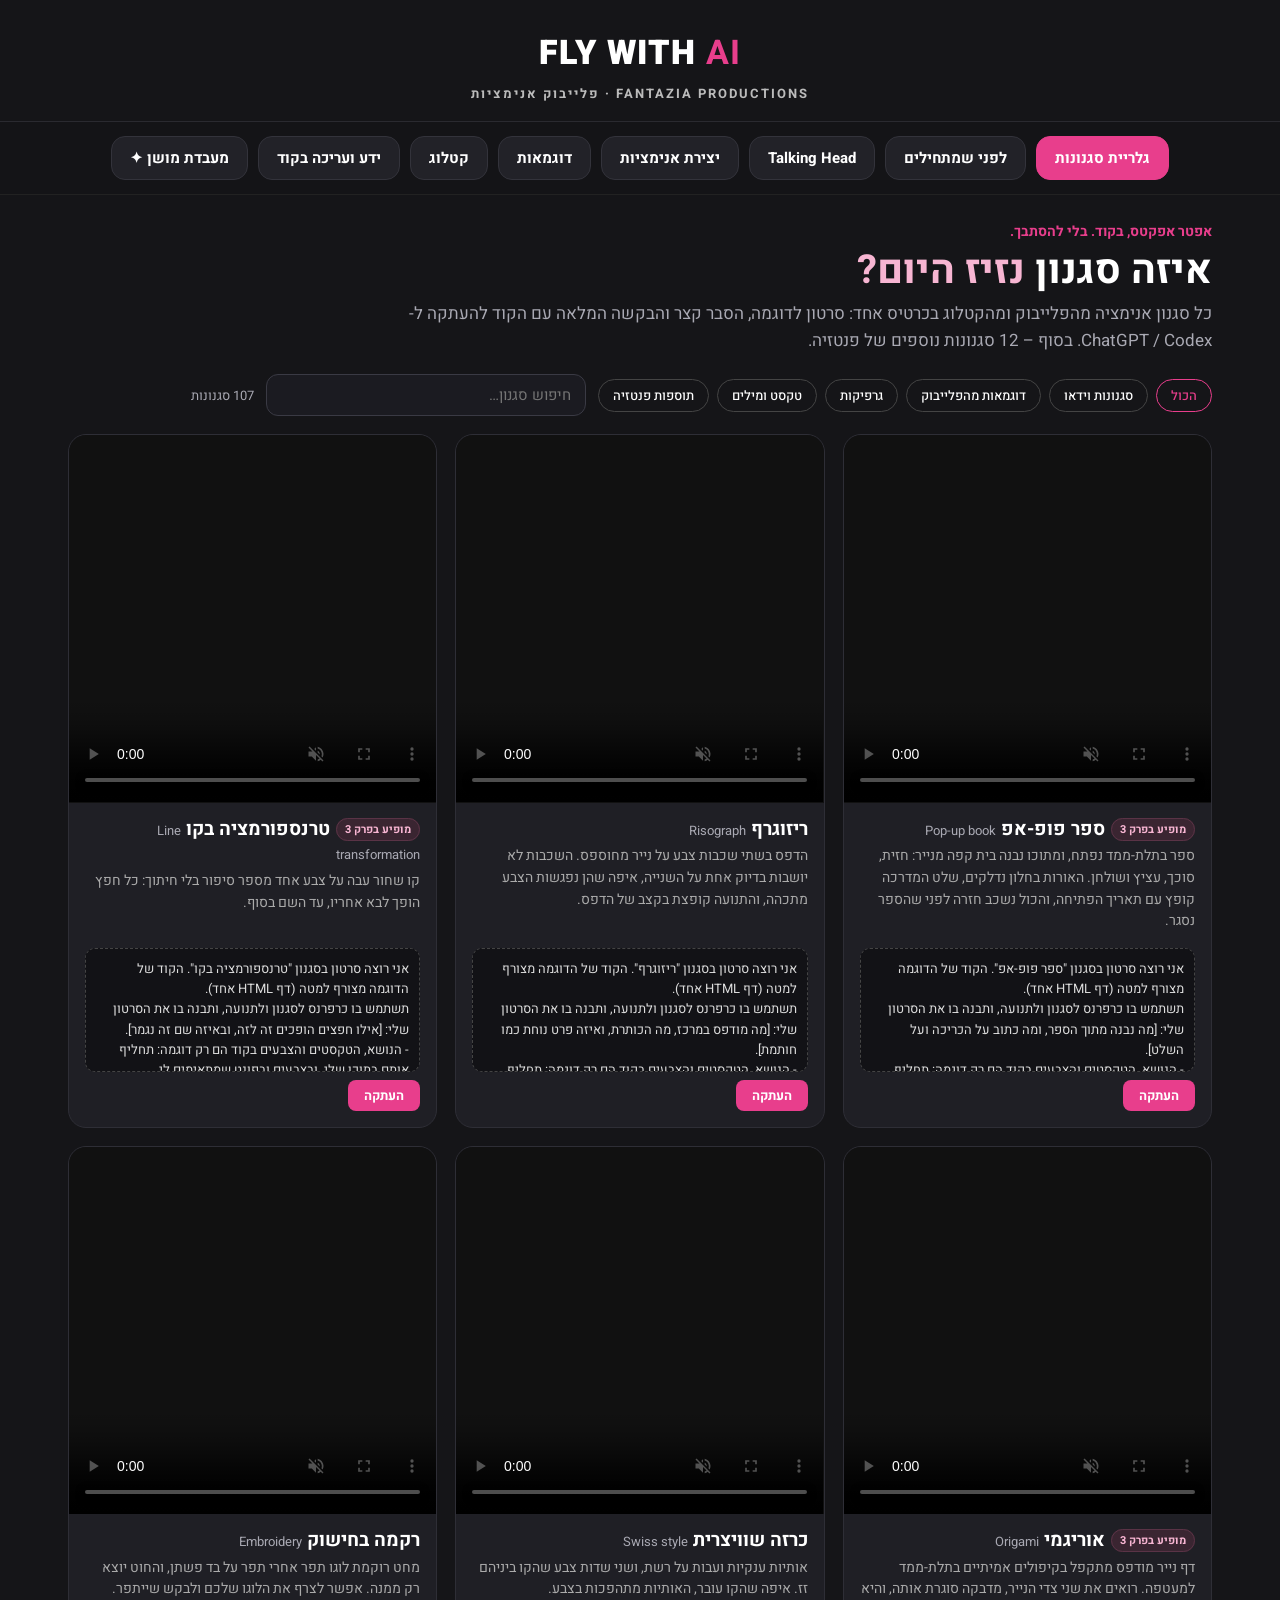
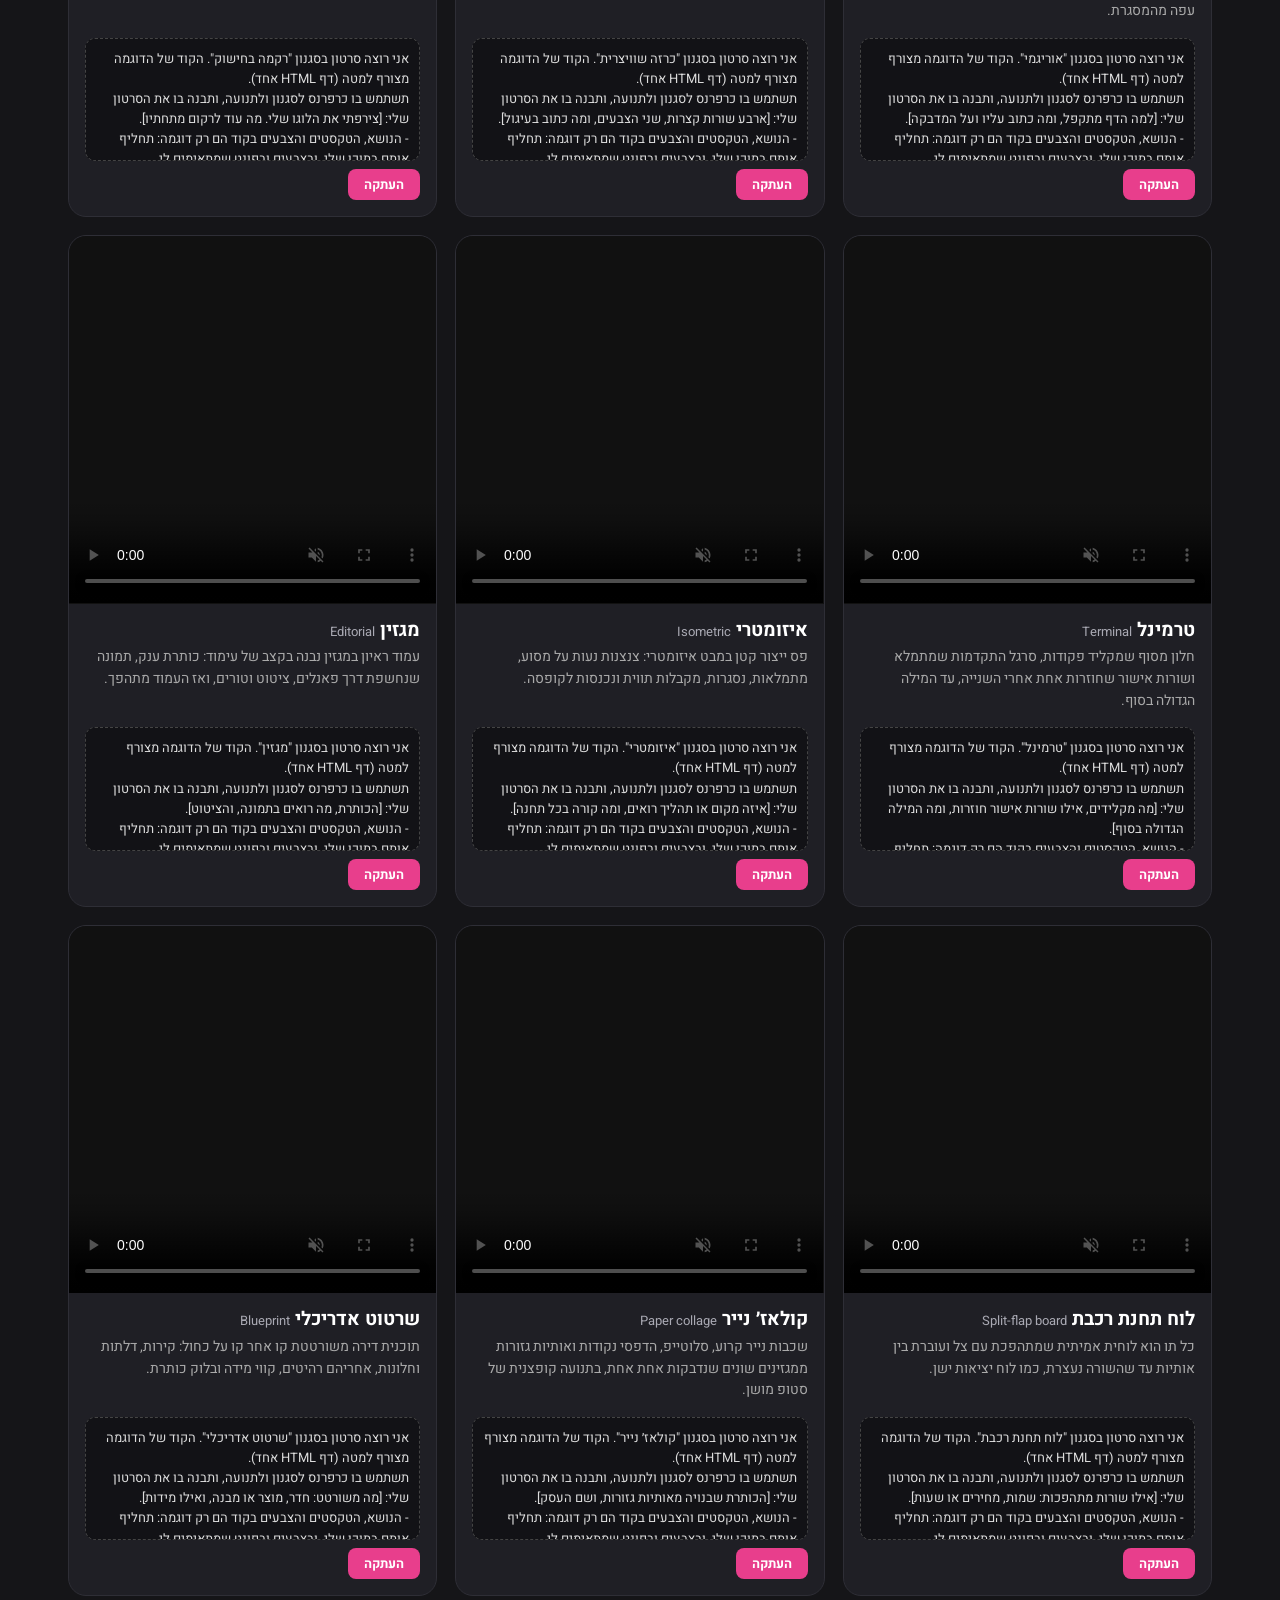
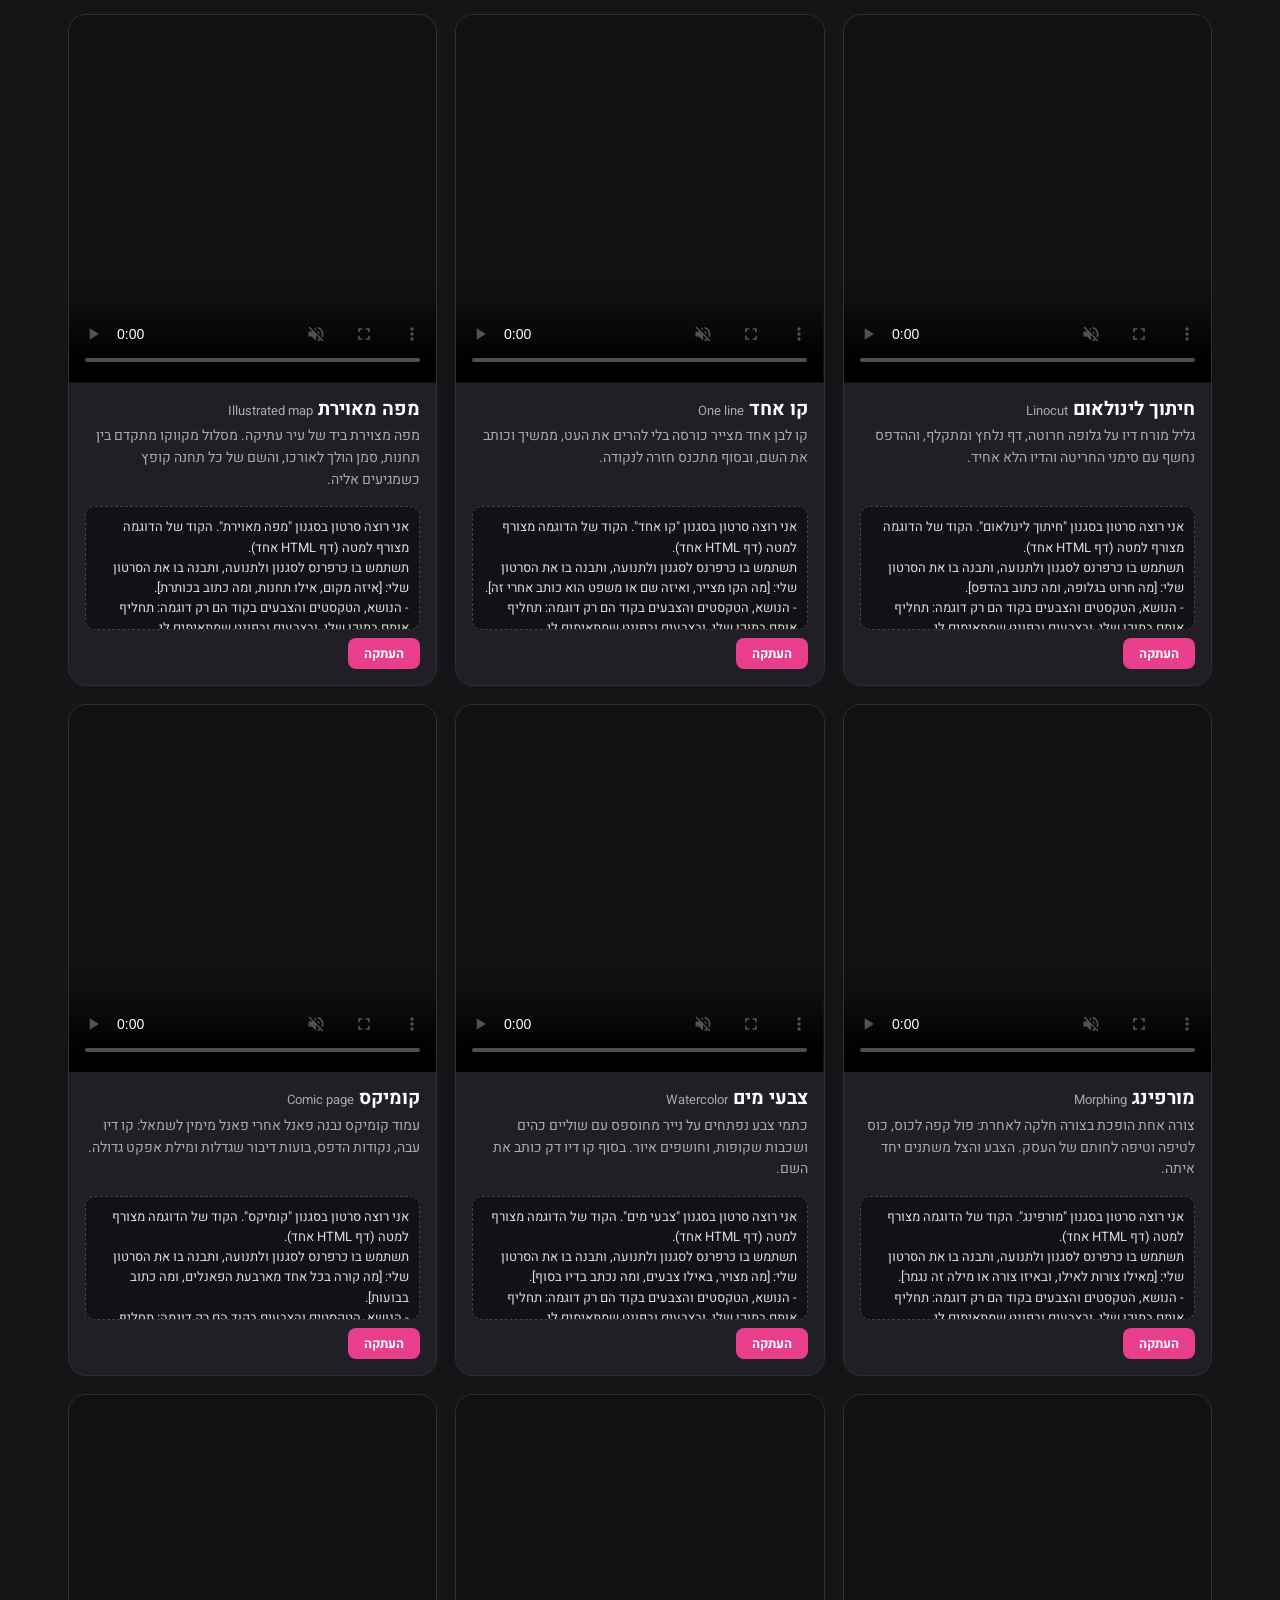
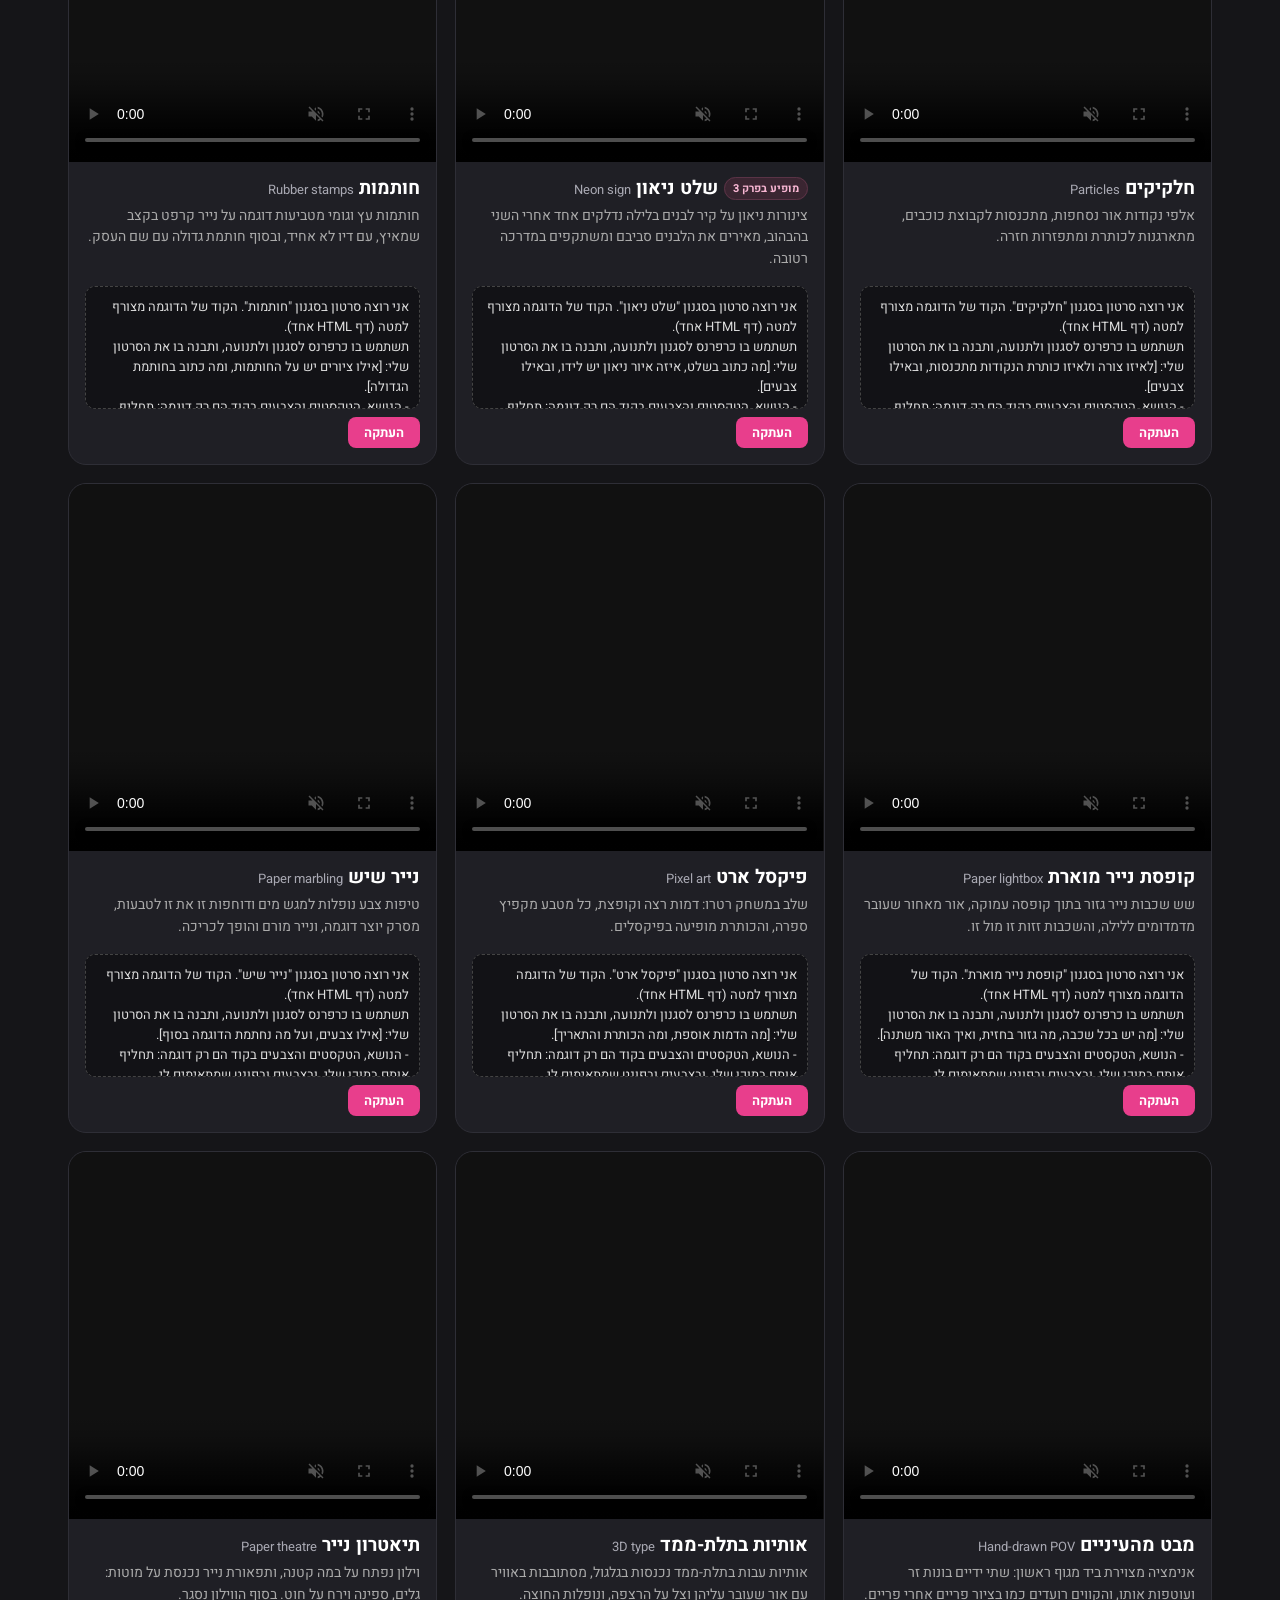
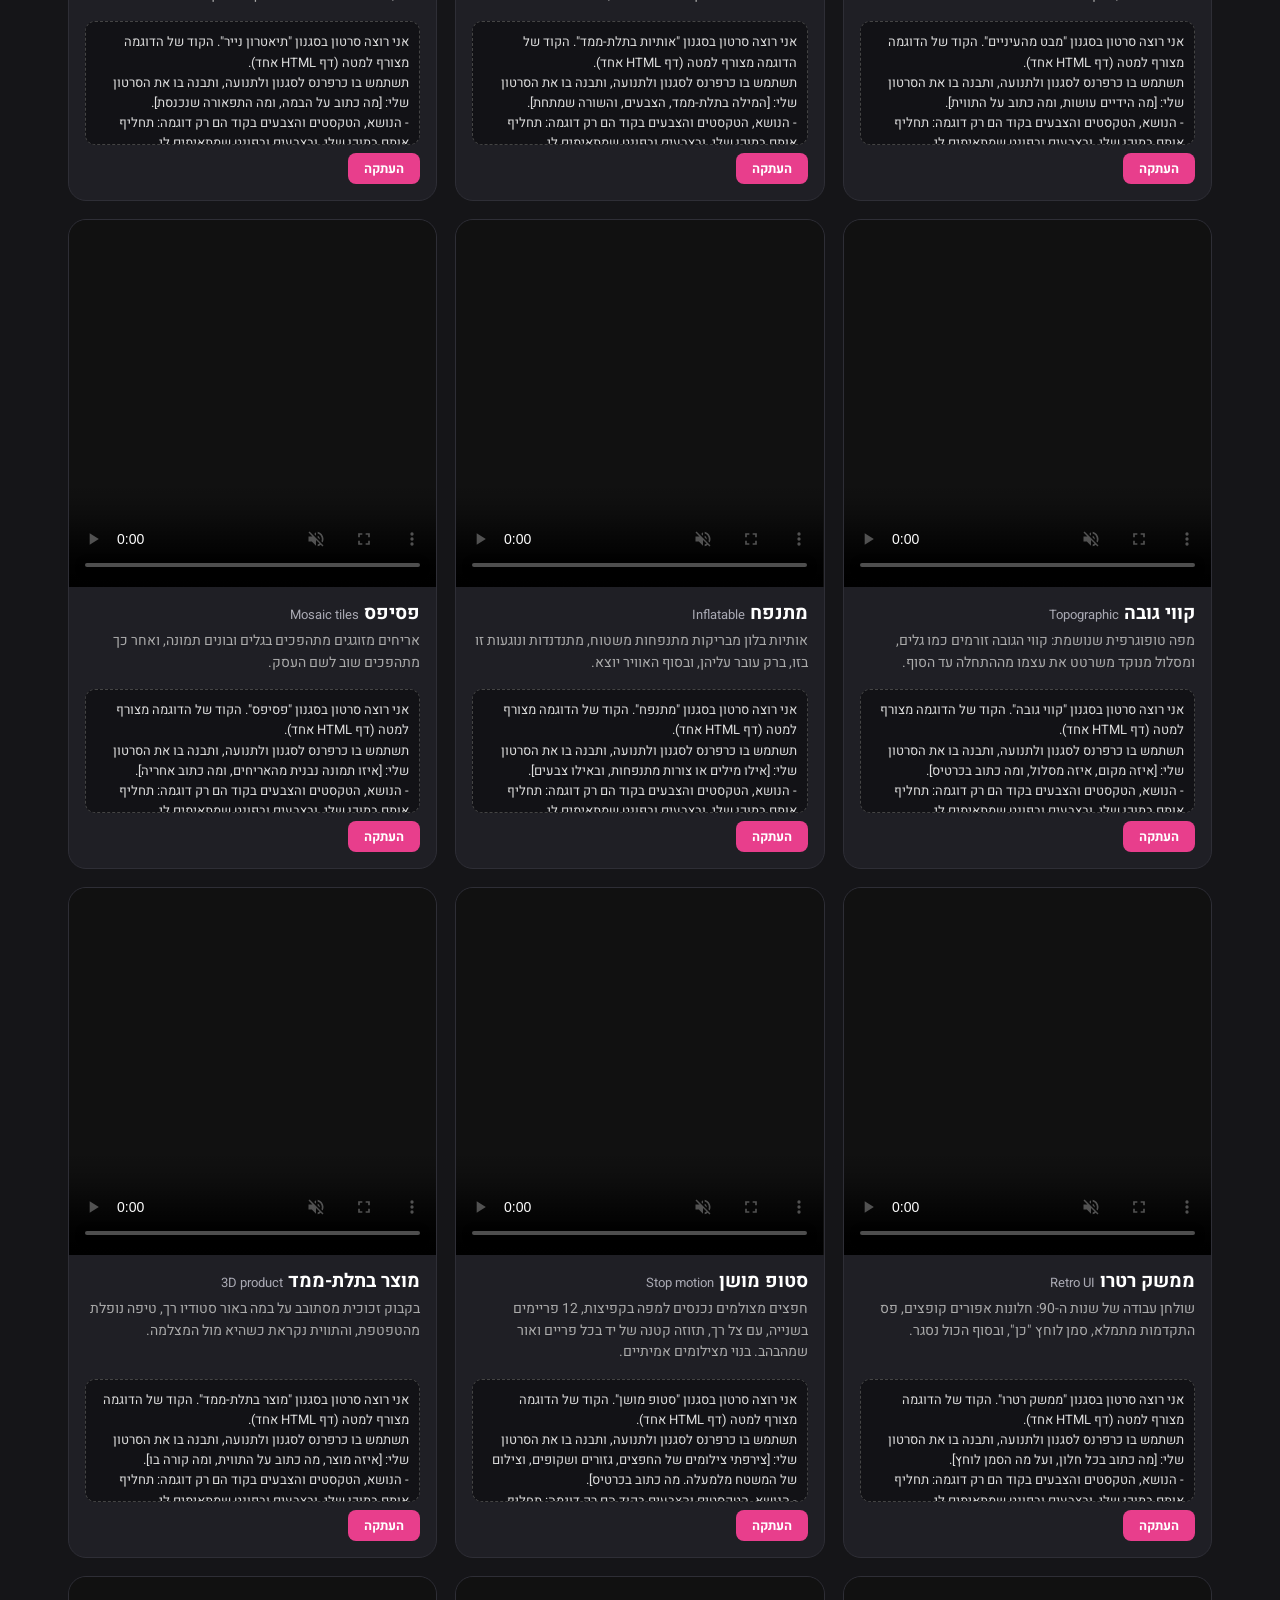
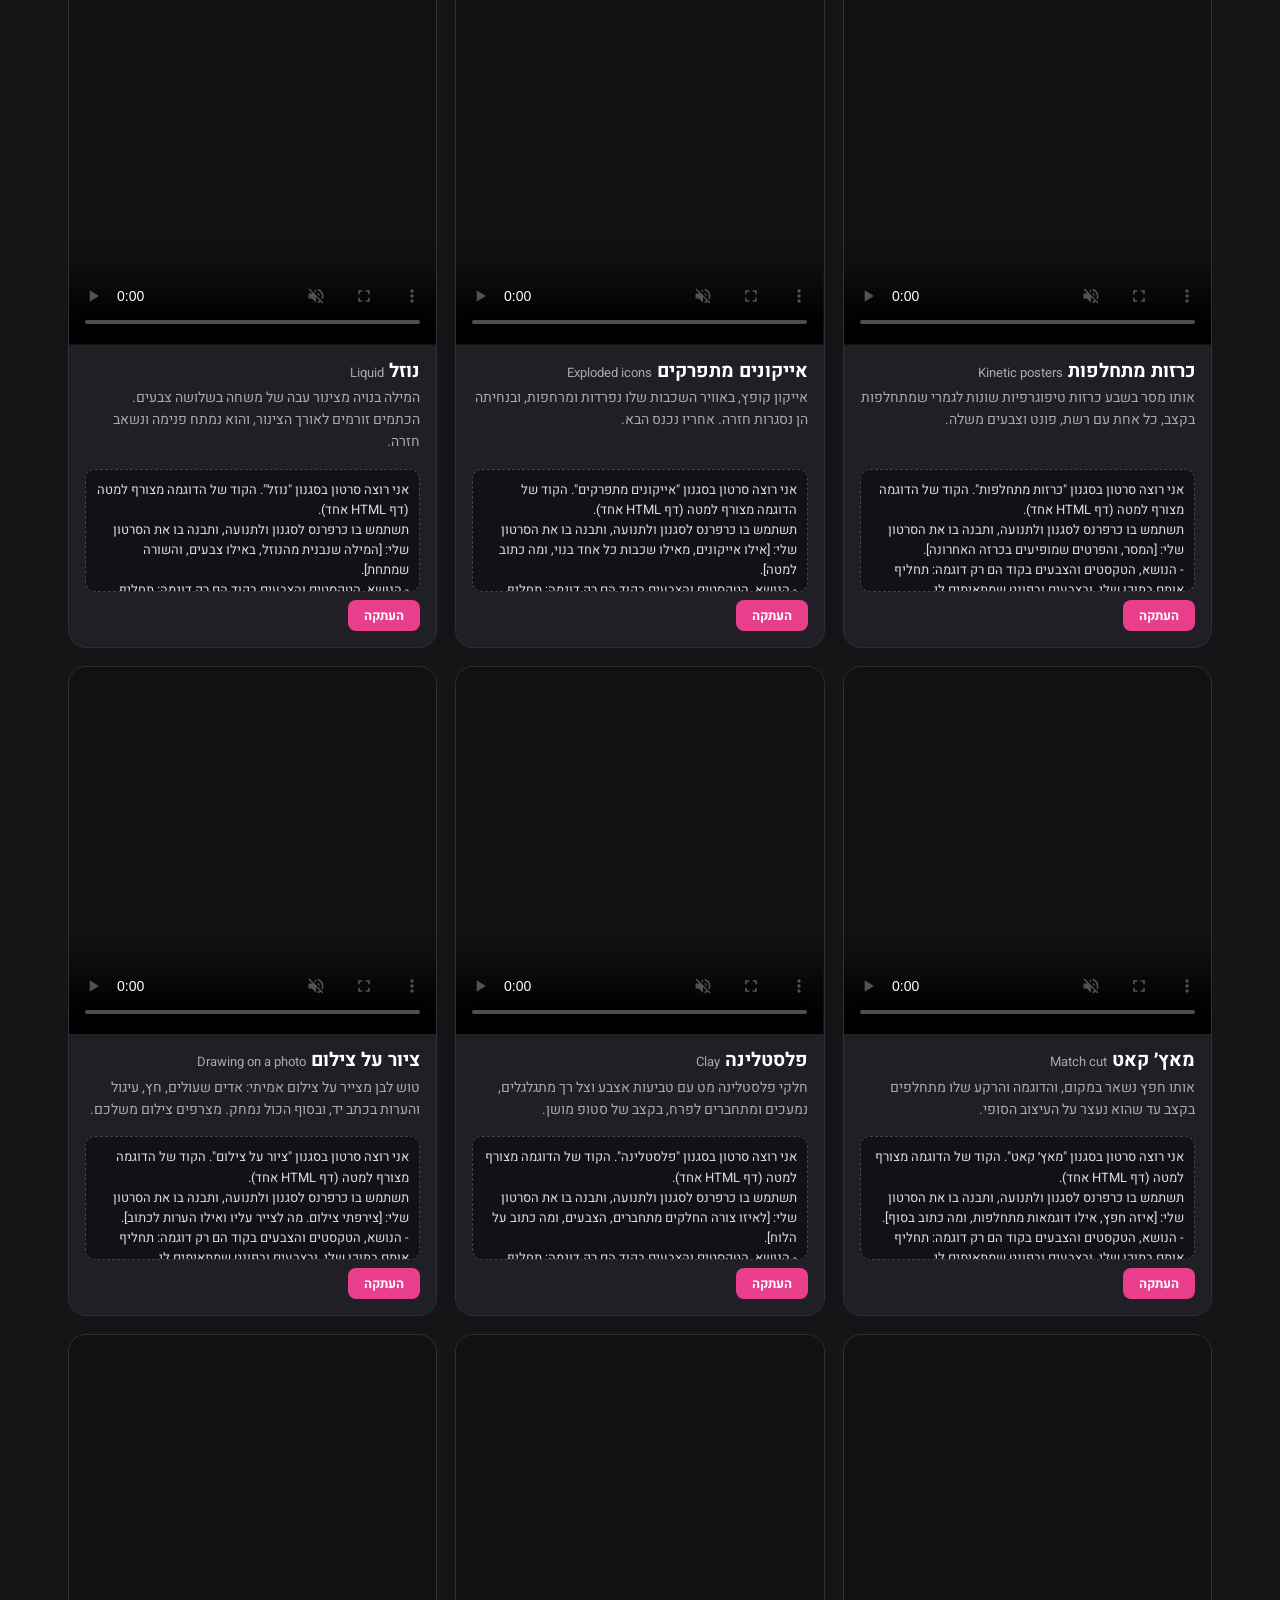
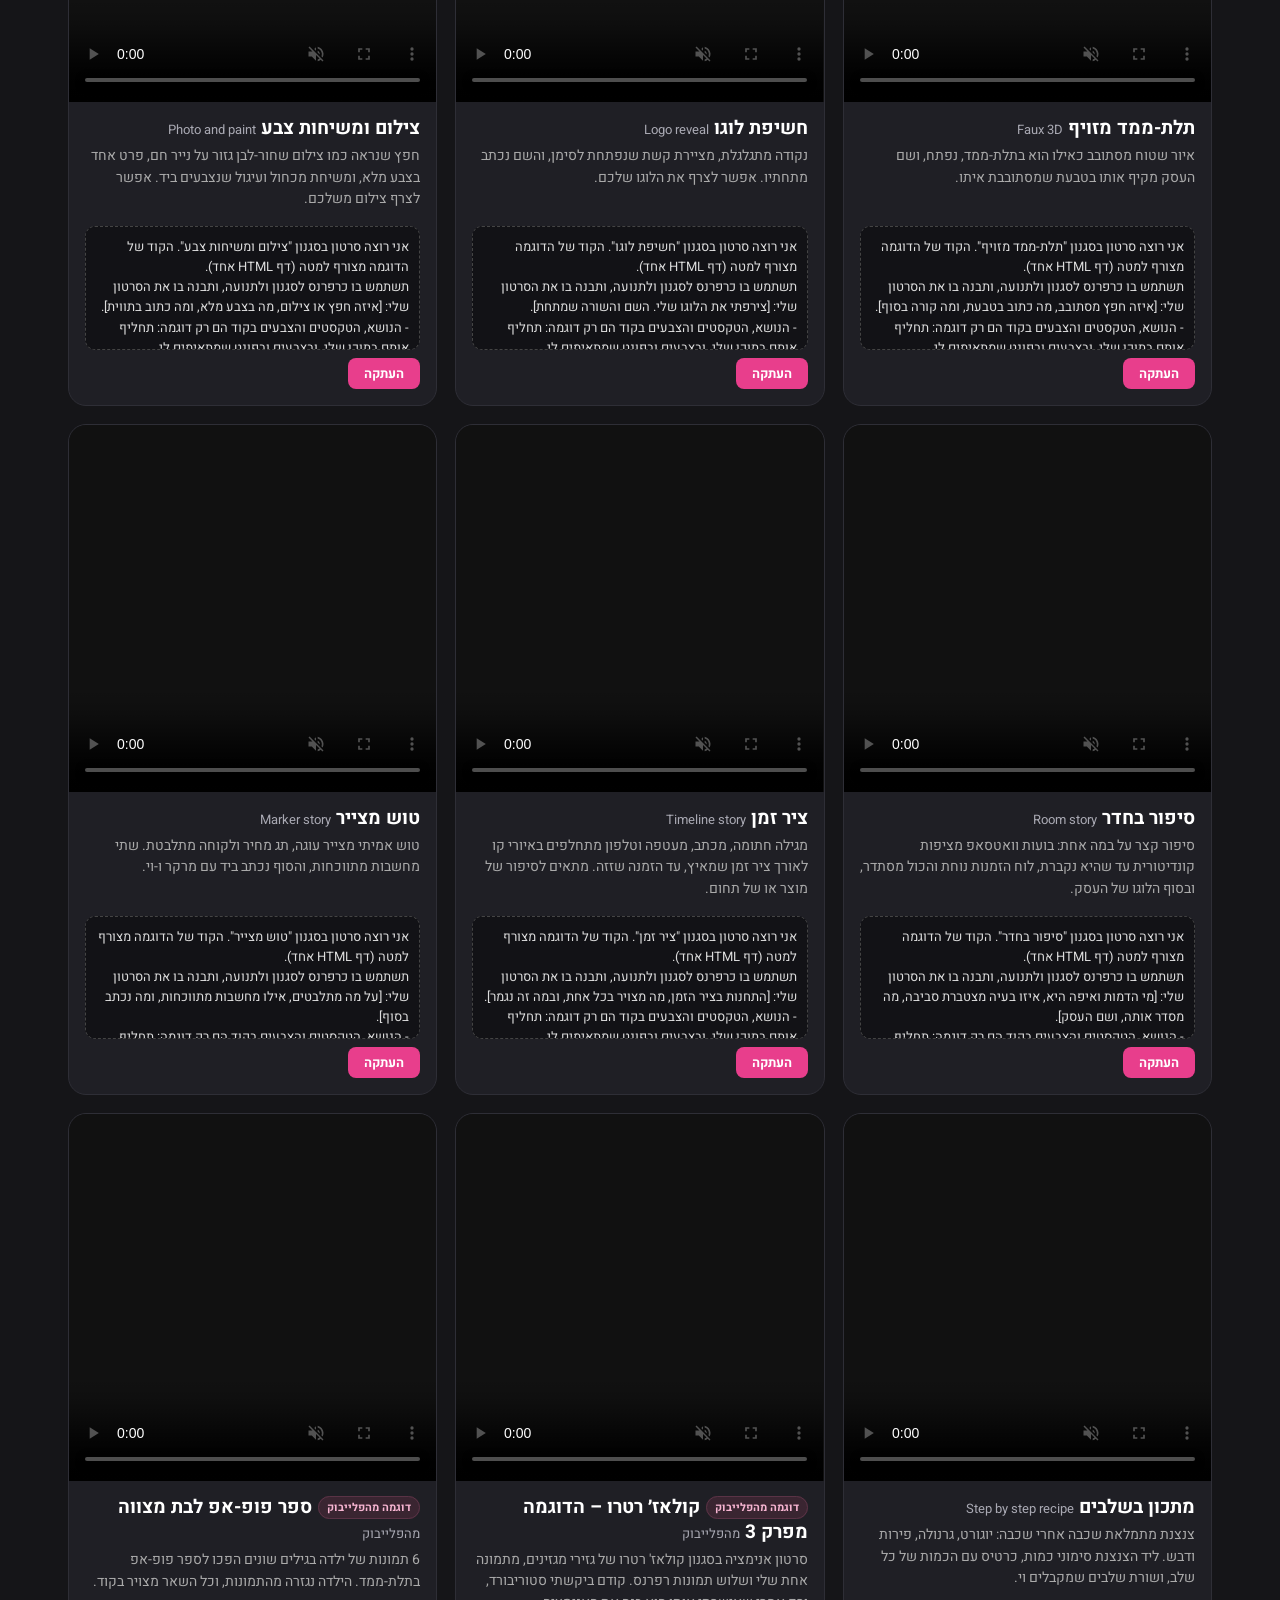
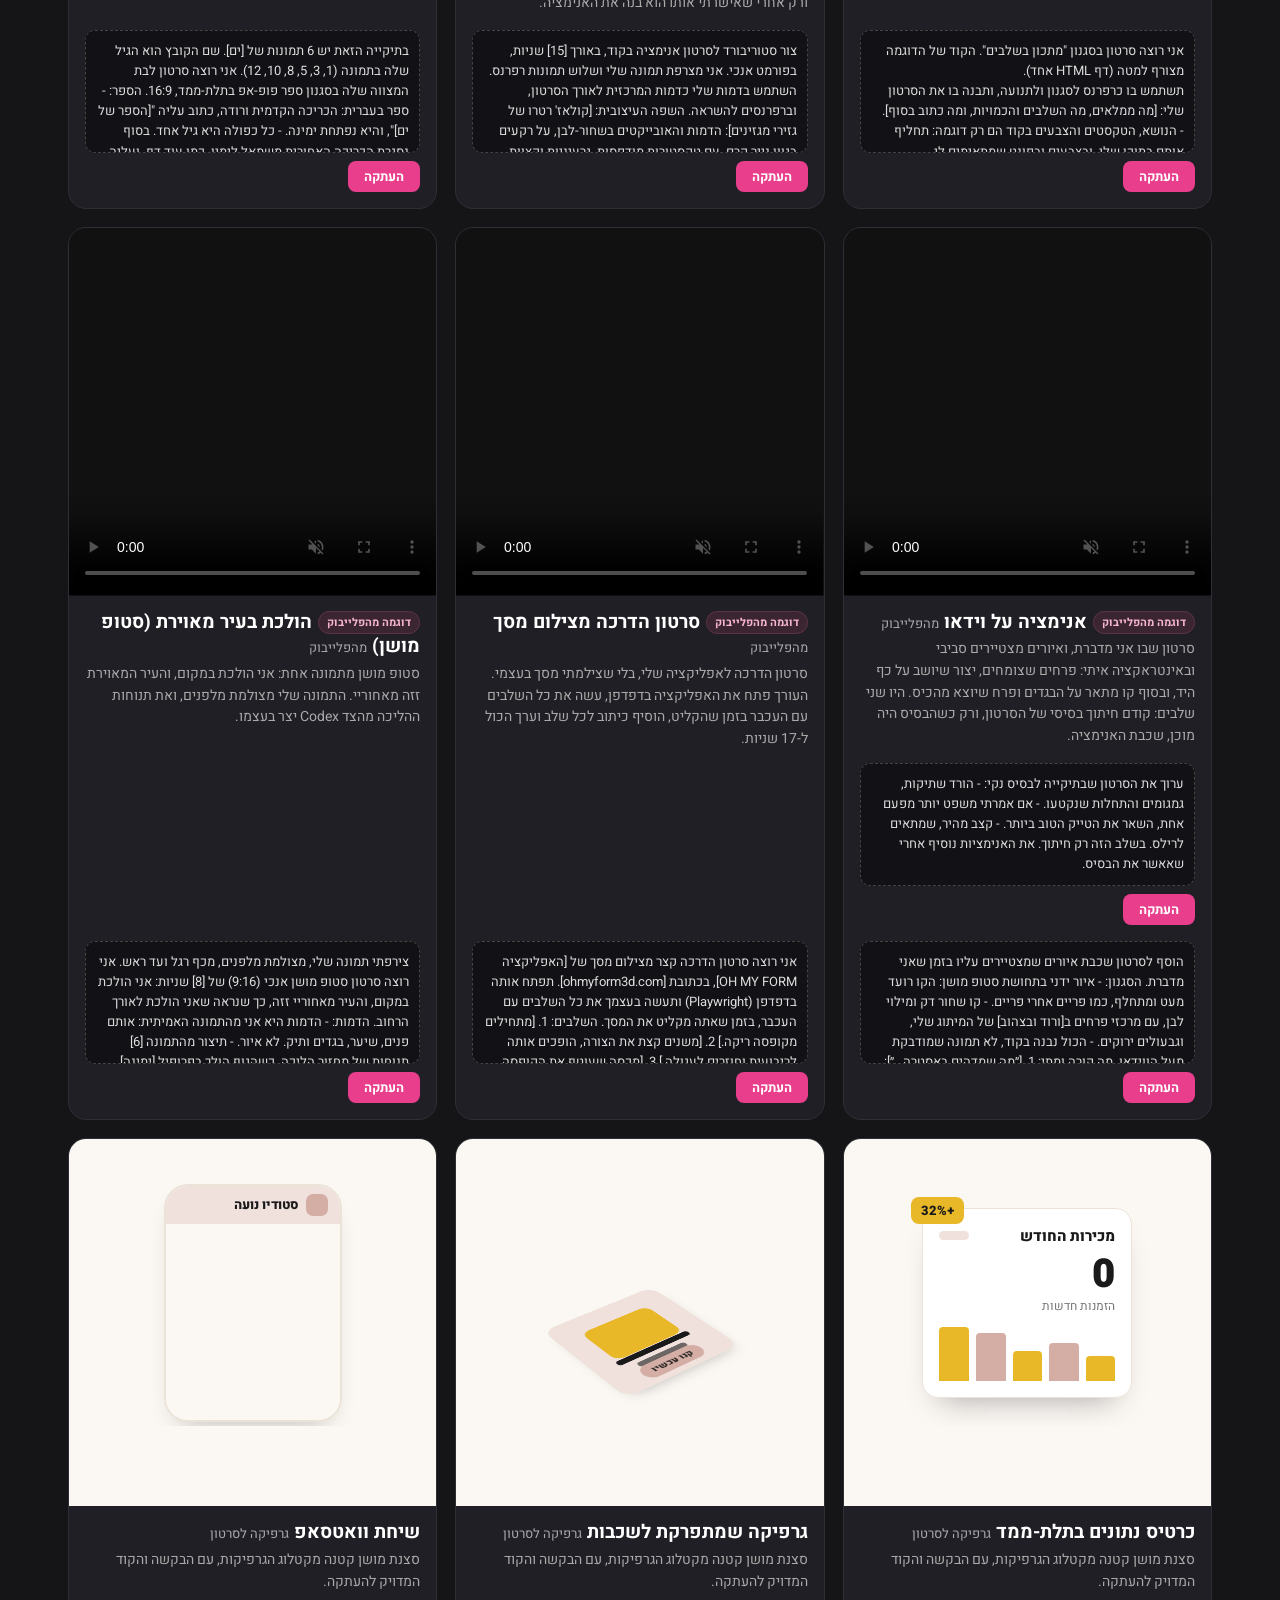
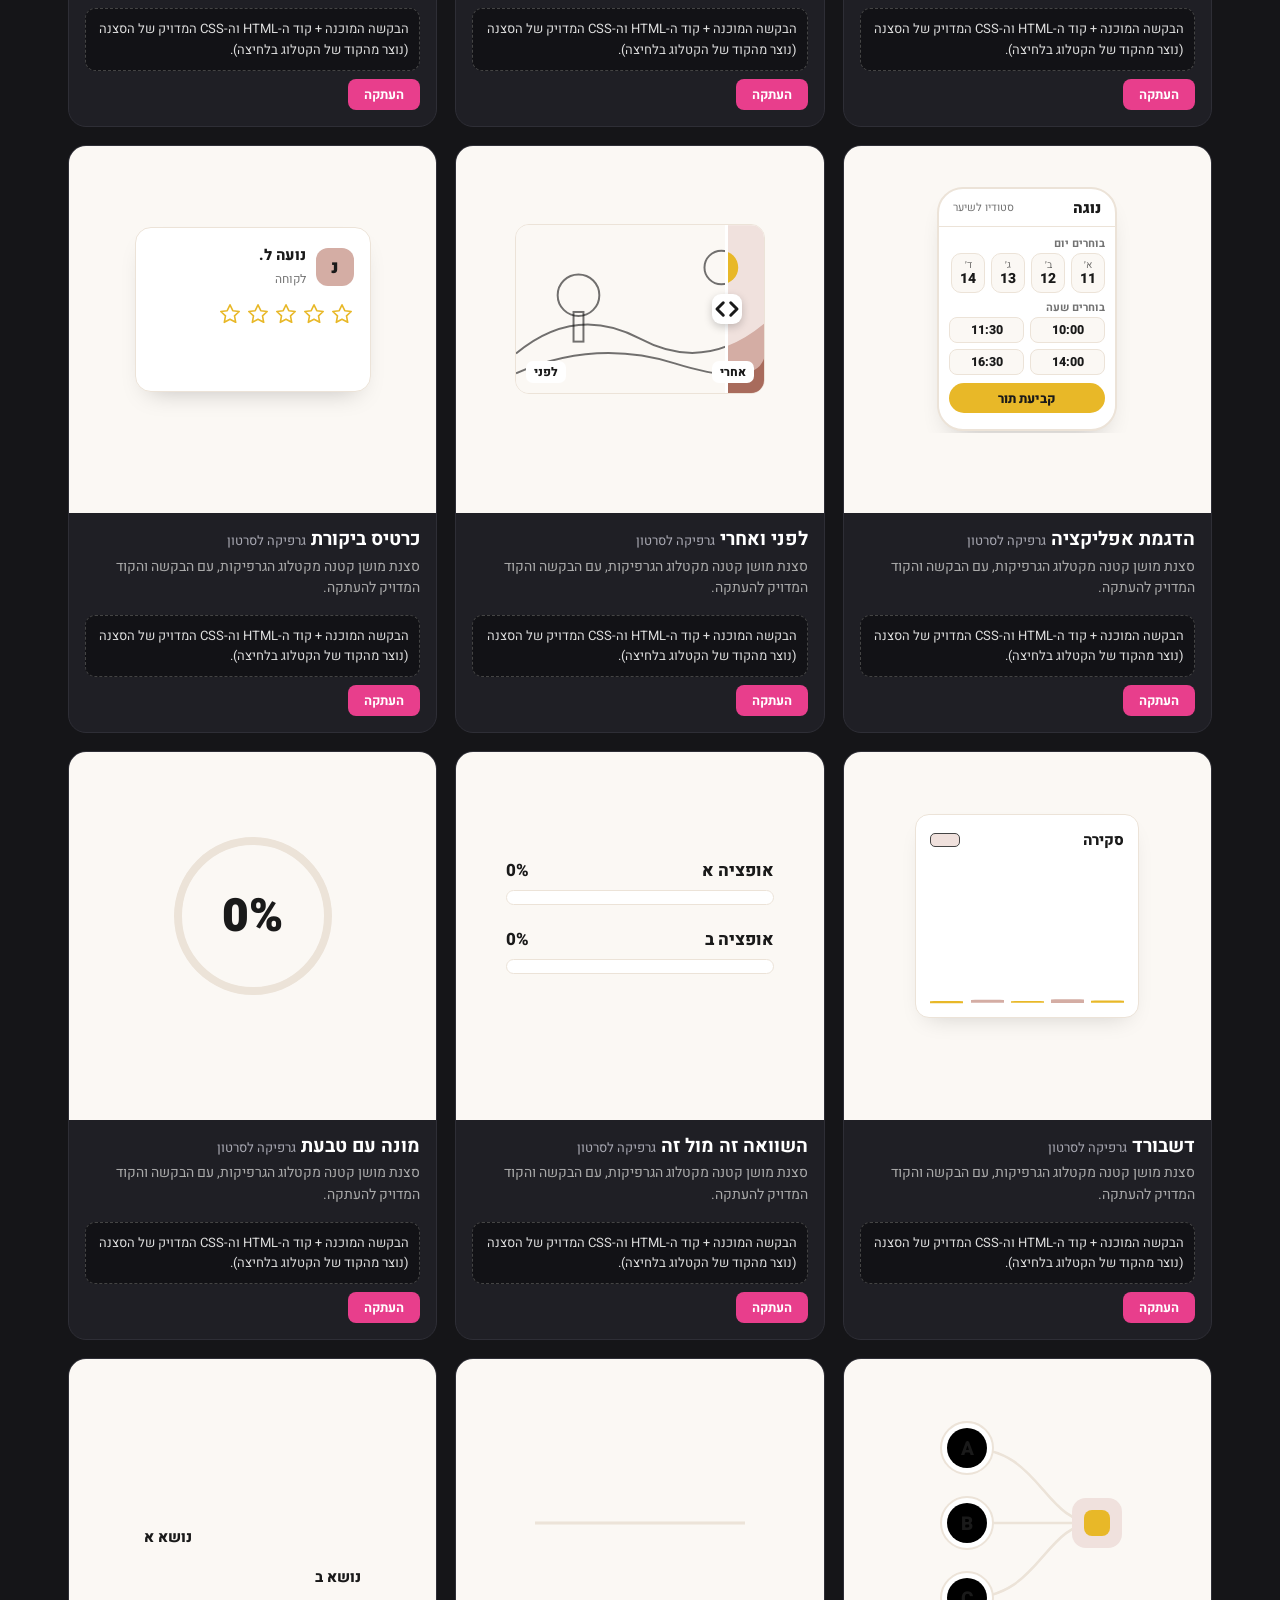
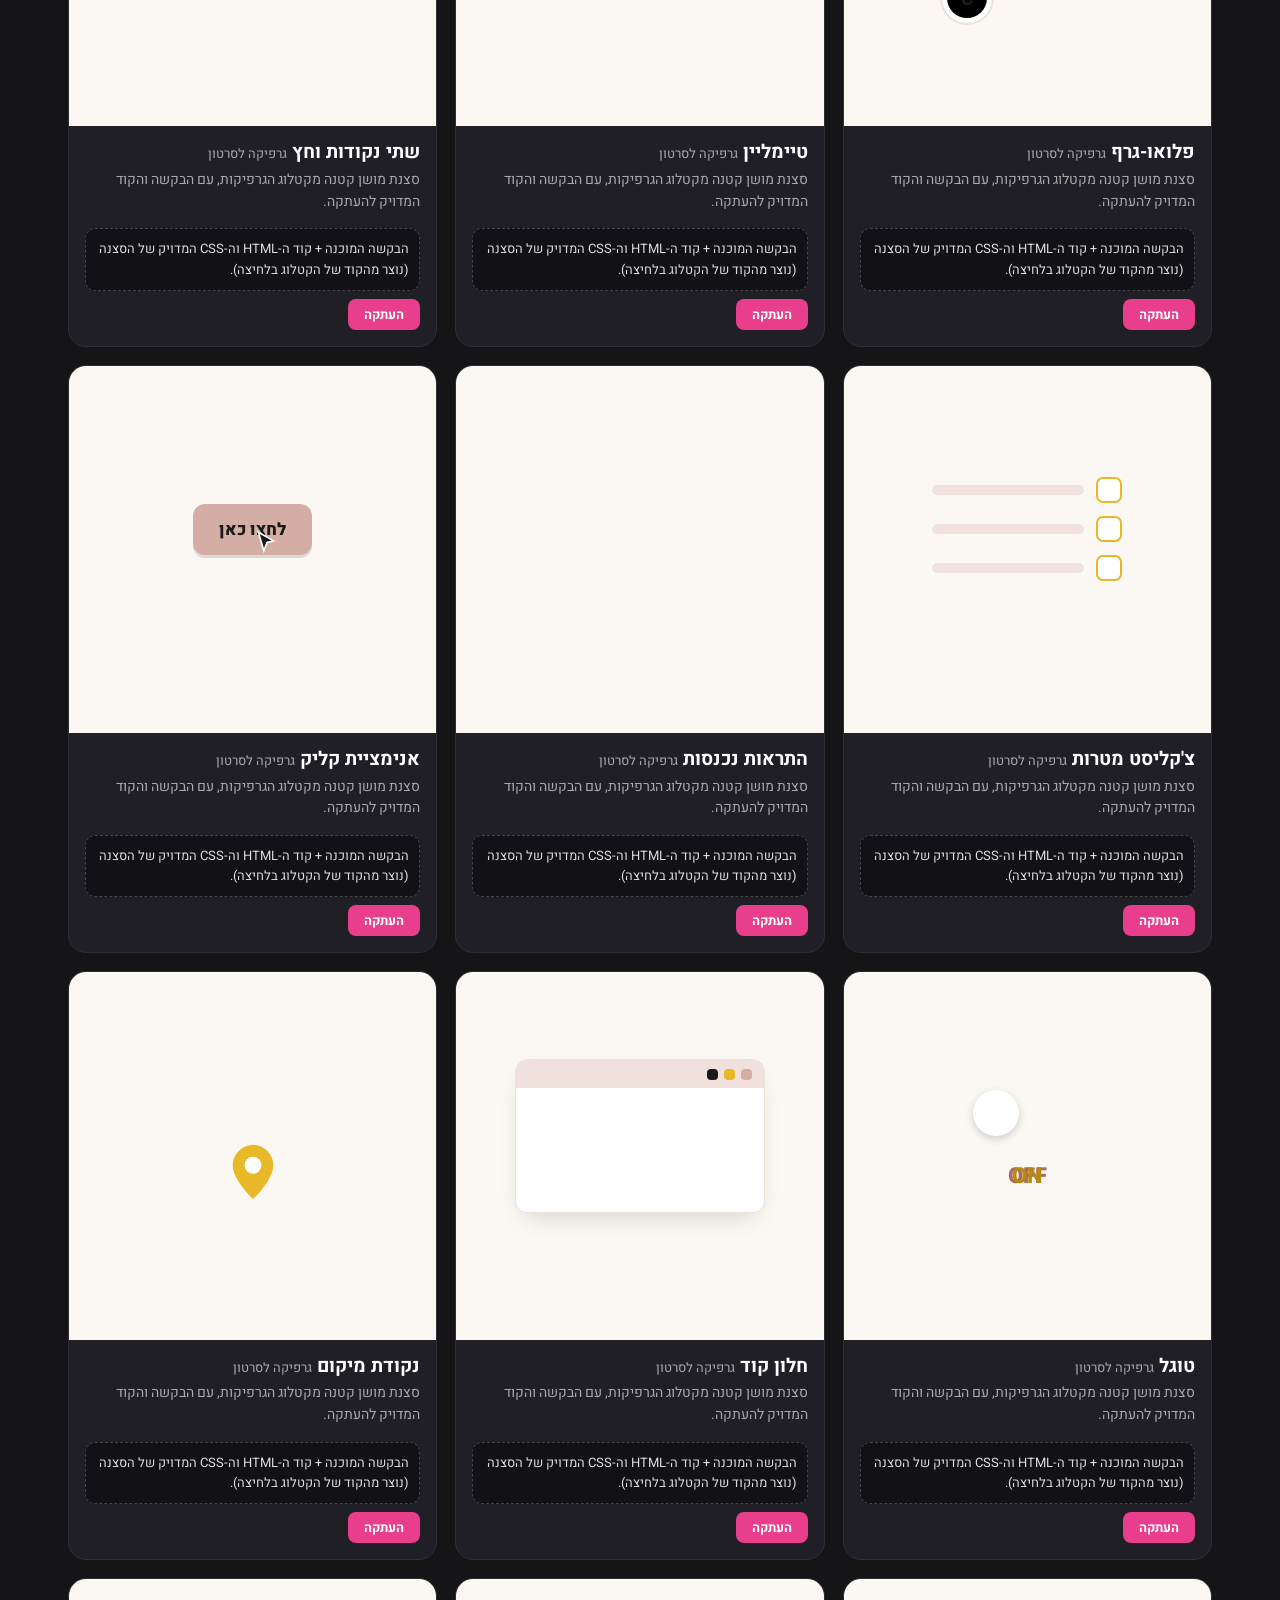
==== commit 25ddd105: "Add motion lab tab" ====
--- a/6a93499088ad/index.html
+++ b/6a93499088ad/index.html
@@ -1,10 +1,10 @@
 <!doctype html><html lang="he" dir="rtl"><head><meta charset="utf-8"><meta name="viewport" content="width=device-width, initial-scale=1">
-<meta name="robots" content="noindex,nofollow"><title>FLY WITH AI — פלייבוק אנימציות</title>
+<meta name="robots" content="noindex,nofollow"><title>FLY WITH AI | פלייבוק אנימציות</title>
 <link rel="preconnect" href="https://fonts.googleapis.com"><link href="https://fonts.googleapis.com/css2?family=Heebo:wght@300;400;500;700;800;900&family=Inter:wght@400;500;700&display=swap" rel="stylesheet">
 <link rel="stylesheet" href="css/playbook.css"><link rel="stylesheet" href="css/catalog.css"><link rel="stylesheet" href="css/gallery-demos.css"><link rel="stylesheet" href="css/extras.css"><link rel="stylesheet" href="css/site.css"></head>
 <body><header class="top"><div class="logo">FLY WITH <b>AI</b></div><div class="sub">FANTAZIA PRODUCTIONS · פלייבוק אנימציות</div></header>
-<nav class="tabs" aria-label="ניווט"><a href="#gallery" data-sec="gallery">גלריית סגנונות</a><a href="#ch1" data-sec="ch1">לפני שמתחילים</a><a href="#ch2" data-sec="ch2">Talking Head</a><a href="#ch3" data-sec="ch3">יצירת אנימציות</a><a href="#ch4" data-sec="ch4">דוגמאות</a><a href="#catalog" data-sec="catalog">קטלוג</a><a href="#knowledge" data-sec="knowledge">ידע ועריכה בקוד</a></nav>
-<div class="page"><section class="sec" id="gallery" data-sec="gallery"><div class="hero"><div class="eb">אפטר אפקטס — בקוד. בלי להסתבך.</div><h1>איזה סגנון <em>נזיז היום?</em></h1>
+<nav class="tabs" aria-label="ניווט"><a href="#gallery" data-sec="gallery">גלריית סגנונות</a><a href="#ch1" data-sec="ch1">לפני שמתחילים</a><a href="#ch2" data-sec="ch2">Talking Head</a><a href="#ch3" data-sec="ch3">יצירת אנימציות</a><a href="#ch4" data-sec="ch4">דוגמאות</a><a href="#catalog" data-sec="catalog">קטלוג</a><a href="#knowledge" data-sec="knowledge">ידע ועריכה בקוד</a><a href="#motion" data-sec="motion">מעבדת מושן ✦</a></nav>
+<div class="page"><section class="sec" id="gallery" data-sec="gallery"><div class="hero"><div class="eb">אפטר אפקטס, בקוד. בלי להסתבך.</div><h1>איזה סגנון <em>נזיז היום?</em></h1>
 <p class="hero-p">כל סגנון אנימציה מהפלייבוק ומהקטלוג בכרטיס אחד: סרטון לדוגמה, הסבר קצר והבקשה המלאה עם הקוד להעתקה ל-ChatGPT / Codex. בסוף – 12 סגנונות נוספים של פנטזיה.</p></div>
 <div class="g-tools"><div class="pills"><button class="pill on" data-f="all" type="button">הכול</button><button class="pill" data-f="video" type="button">סגנונות וידאו</button><button class="pill" data-f="playbook" type="button">דוגמאות מהפלייבוק</button><button class="pill" data-f="graphics" type="button">גרפיקות</button><button class="pill" data-f="text" type="button">טקסט ומילים</button><button class="pill" data-f="fantazia" type="button">תוספות פנטזיה</button></div><input class="g-search" type="search" placeholder="חיפוש סגנון…" aria-label="חיפוש סגנון"><span class="g-count"></span></div>
 <div class="g-grid"><article class="g-card " data-cat="video" id="g-popup" data-search="ספר פופ-אפ Pop-up book ספר בתלת-ממד נפתח, ומתוכו נבנה בית קפה מנייר: חזית, סוכך, עציץ ושולחן. האורות בחלון נדלקים, שלט המדרכה קופץ עם תאריך הפתיחה, והכול נשכב חזרה לפני שהספר נסגר.">
@@ -1005,5 +1005,11 @@
 </div></section></div>
 <footer class="foot">מקור הפלייבוק והקטלוג: הסדנה 'עריכת סרטונים עם ChatGPT / Codex' – דנה ישראלי. לשימוש אישי בלבד.</footer>
 <div class="toast" role="status" aria-live="polite"></div>
+<section class="sec" id="motion" data-sec="motion" hidden><div style="max-width:1400px;margin:0 auto;padding:10px 12px"><p style="text-align:center;color:#a9a9b3;margin:6px 0 10px">161 סגנונות מושן, הדגמות חיות, בונה פרומפטים ומתכונים. Claude בונה את האנימציה ב-HTML, בלי After Effects. <a href="motion/" target="_blank" style="color:#f7b5d2">פתיחה במסך מלא</a></p><iframe id="motion-frame" data-src="motion/index.html" title="מעבדת מושן" style="width:100%;height:90vh;border:0;border-radius:16px;background:#151518;display:block"></iframe></div></section>
+<script>(function(){var f=document.getElementById('motion-frame');function load(){if(!f.src)f.src=f.dataset.src;}
+function fit(){try{var d=f.contentDocument;if(d&&d.body){f.style.height=Math.max(600,d.documentElement.scrollHeight)+'px';}}catch(e){}}
+f.addEventListener('load',function(){fit();try{new ResizeObserver(fit).observe(f.contentDocument.body);}catch(e){setInterval(fit,1500);}});
+function chk(){if((location.hash||'')==='#motion')load();}window.addEventListener('hashchange',chk);chk();
+document.querySelector('.tabs a[data-sec=motion]').addEventListener('click',load);})();</script>
 <script>window.FILL={"popup": "[מה נבנה מתוך הספר, ומה כתוב על הכריכה ועל השלט]", "riso": "[מה מודפס במרכז, מה הכותרת, ואיזה פרט נוחת כמו חותמת]", "neon": "[מה כתוב בשלט, איזה איור ניאון יש לידו, ובאילו צבעים]", "origami": "[למה הדף מתקפל, ומה כתוב עליו ועל המדבקה]", "swiss": "[ארבע שורות קצרות, שני הצבעים, ומה כתוב בעיגול]", "embroidery": "[צירפתי את הלוגו שלי. מה עוד לרקום מתחתיו]", "terminal": "[מה מקלידים, אילו שורות אישור חוזרות, ומה המילה הגדולה בסוף]", "isometric": "[איזה מקום או תהליך רואים, ומה קורה בכל תחנה]", "magazine": "[הכותרת, מה רואים בתמונה, והציטוט]", "splitflap": "[אילו שורות מתהפכות: שמות, מחירים או שעות]", "collage": "[הכותרת שבנויה מאותיות גזורות, ושם העסק]", "blueprint": "[מה משורטט: חדר, מוצר או מבנה, ואילו מידות]", "linocut": "[מה חרוט בגלופה, ומה כתוב בהדפס]", "oneline": "[מה הקו מצייר, ואיזה שם או משפט הוא כותב אחרי זה]", "map": "[איזה מקום, אילו תחנות, ומה כתוב בכותרת]", "morph": "[מאילו צורות לאילו, ובאיזו צורה או מילה זה נגמר]", "watercolor": "[מה מצויר, באילו צבעים, ומה נכתב בדיו בסוף]", "comic": "[מה קורה בכל אחד מארבעת הפאנלים, ומה כתוב בבועות]", "particles": "[לאיזו צורה ולאיזו כותרת הנקודות מתכנסות, ובאילו צבעים]", "stamps": "[אילו ציורים יש על החותמות, ומה כתוב בחותמת הגדולה]", "lightbox": "[מה יש בכל שכבה, מה גזור בחזית, ואיך האור משתנה]", "pixel": "[מה הדמות אוספת, ומה הכותרת והתאריך]", "marbling": "[אילו צבעים, ועל מה נחתמת הדוגמה בסוף]", "pov": "[מה הידיים עושות, ומה כתוב על התווית]", "type3d": "[המילה בתלת-ממד, הצבעים, והשורה שמתחת]", "puppets": "[מה כתוב על הבמה, ומה התפאורה שנכנסת]", "topo": "[איזה מקום, איזה מסלול, ומה כתוב בכרטיס]", "inflate": "[אילו מילים או צורות מתנפחות, ובאילו צבעים]", "mosaic": "[איזו תמונה נבנית מהאריחים, ומה כתוב אחריה]", "retroui": "[מה כתוב בכל חלון, ועל מה הסמן לוחץ]", "stopmotion": "[צירפתי צילומים של החפצים, גזורים ושקופים, וצילום של המשטח מלמעלה. מה כתוב בכרטיס]", "product3d": "[איזה מוצר, מה כתוב על התווית, ומה קורה בו]", "posters": "[המסר, והפרטים שמופיעים בכרזה האחרונה]", "liquid": "[המילה שנבנית מהנוזל, באילו צבעים, והשורה שמתחת]", "linemorph": "[אילו חפצים הופכים זה לזה, ובאיזה שם זה נגמר]", "matchcut": "[איזה חפץ, אילו דוגמאות מתחלפות, ומה כתוב בסוף]", "clay": "[לאיזו צורה החלקים מתחברים, הצבעים, ומה כתוב על הלוח]", "exploded": "[אילו אייקונים, מאילו שכבות כל אחד בנוי, ומה כתוב למטה]", "photodraw": "[צירפתי צילום. מה לצייר עליו ואילו הערות לכתוב]", "faux3d": "[איזה חפץ מסתובב, מה כתוב בטבעת, ומה קורה בסוף]", "logoreveal": "[צירפתי את הלוגו שלי. השם והשורה שמתחת]", "photostrokes": "[איזה חפץ או צילום, מה בצבע מלא, ומה כתוב בתווית]", "roomstory": "[מי הדמות ואיפה היא, איזו בעיה מצטברת סביבה, מה מסדר אותה, ושם העסק]", "timeline": "[התחנות בציר הזמן, מה מצויר בכל אחת, ובמה זה נגמר]", "markerstory": "[על מה מתלבטים, אילו מחשבות מתווכחות, ומה נכתב בסוף]", "recipe": "[מה ממלאים, מה השלבים והכמויות, ומה כתוב בסוף]"};window.GFX_CSS=":root{--cream:#FBF8F4;--paper:#FFFFFF;--ink:#1A1A1A;--ink-soft:rgba(0,0,0,.55);--mustard:#E8B828;--mustard-deep:#b98a10;--rose:#D4ADA4;--rose-deep:#a86b5c;--softpink:#f0e1dd;--mustard-soft:#f8edcb;--line:#ece3d8}\n@keyframes demoPop{from{transform:scale(.4);opacity:0}to{transform:scale(1);opacity:1}}\n@keyframes demoSweep{from{transform:scaleX(0)}to{transform:scaleX(1)}}\n@keyframes demoUp{from{transform:translateY(14px);opacity:0}to{transform:none;opacity:1}}\n@keyframes demoBlink{50%{opacity:0}}\n@keyframes demoStretch{0%{opacity:0;transform:scaleY(0)}25%{opacity:1}100%{opacity:1;transform:scaleY(1.75)}}\n@keyframes demoDraw{to{stroke-dashoffset:0}}\n@keyframes demoWave{0%{opacity:0;transform:translateY(12px)}50%{opacity:1;transform:translateY(-14px)}100%{opacity:1;transform:none}}\n@keyframes demoBlur{from{opacity:0;filter:blur(14px)}to{opacity:1;filter:blur(0)}}\n@keyframes demoFadeIn{from{opacity:0}to{opacity:1}}\n@keyframes demoSlideIn{from{opacity:0;transform:translateY(60px)}to{opacity:1;transform:none}}\n@keyframes demoPopIn{0%{opacity:0;transform:scale(.3)}60%{opacity:1;transform:scale(1.18)}80%{transform:scale(.96)}100%{opacity:1;transform:scale(1)}}\n@keyframes demoBounce{0%{opacity:0;transform:translateY(-150px);animation-timing-function:ease-in}45%{opacity:1;transform:translateY(0);animation-timing-function:ease-out}65%{transform:translateY(-30px);animation-timing-function:ease-in}82%{transform:translateY(0);animation-timing-function:ease-out}92%{transform:translateY(-8px);animation-timing-function:ease-in}100%{opacity:1;transform:translateY(0)}}\n@keyframes demoScaleIn{from{transform:scale(0)}to{transform:scale(1)}}\n@keyframes demoSpinIn{from{opacity:0;transform:rotate(-360deg) scale(.3)}to{opacity:1;transform:rotate(0) scale(1)}}\n@keyframes demoFlipIn{from{transform:perspective(500px) rotateY(-180deg)}to{transform:perspective(500px) rotateY(0)}}\n@keyframes demoWriteOn{70%{stroke-dashoffset:0;fill-opacity:0}100%{stroke-dashoffset:0;fill-opacity:1}}\n@keyframes demoWipe{from{transform:scaleX(1)}to{transform:scaleX(0)}}\n@property --n{syntax:'<integer>';inherits:false;initial-value:0}\n*{margin:0;padding:0;box-sizing:border-box}\n.head{max-width:1180px;margin:0 auto 32px}\n.back{display:inline-block;font-weight:700;font-size:15px;color:var(--ink);text-decoration:none;border-bottom:2px solid var(--mustard);margin-bottom:18px}\n.head h1{font-weight:900;font-size:clamp(30px,4vw,42px);line-height:1.15}\n.head p{font-size:18px;color:var(--ink-soft);margin-top:10px;line-height:1.55;text-wrap:pretty}\n.grid{max-width:1180px;margin:0 auto;display:grid;grid-template-columns:repeat(auto-fill,minmax(280px,1fr));gap:20px}\n.card{background:var(--paper);border:1px solid var(--line);border-radius:18px;overflow:hidden;display:flex;flex-direction:column}\n.stage{position:relative;height:260px;background:var(--cream);border-bottom:1px solid var(--line);overflow:hidden;display:flex;align-items:center;justify-content:center}\n.meta{padding:14px 18px 18px}\n.meta h3{font-weight:800;font-size:19px}\n.copy{margin-top:10px;font-family:inherit;font-weight:800;font-size:15px;background:var(--mustard);color:var(--ink);border:0;border-radius:999px;padding:8px 18px;cursor:pointer;transition:transform .15s}\n.copy:hover{transform:translateY(-2px)}\n.copy.done{background:var(--softpink)}\n*{animation-duration:.01s!important;animation-iteration-count:1!important}\n.s-toggle{flex-direction:column;gap:18px}\n.tgl{width:120px;height:58px;border-radius:999px;position:relative;animation:tglTrack 4s ease-in-out infinite}\n.tgl-knob{position:absolute;top:6px;left:6px;width:46px;height:46px;border-radius:50%;background:#fff;box-shadow:0 3px 8px rgb(0 0 0 / .18);animation:tglKnob 4s cubic-bezier(.5,1.6,.4,1) infinite}\n@keyframes tglTrack{0%,18%{background:var(--rose)}42%,80%{background:var(--mustard)}100%{background:var(--rose)}}\n@keyframes tglKnob{0%,18%{left:6px}42%,80%{left:68px}100%{left:6px}}\n.tgl-lbl{position:relative;height:28px;width:60px;text-align:center;font-weight:800;font-size:22px}\n.tgl-lbl span{position:absolute;inset:0}\n.tgl-off{color:var(--rose-deep);animation:offFade 4s ease-in-out infinite}\n.tgl-on{color:var(--mustard-deep);animation:onFade 4s ease-in-out infinite}\n@keyframes offFade{0%,20%{opacity:1}30%,78%{opacity:0}88%,100%{opacity:1}}\n@keyframes onFade{0%,28%{opacity:0}40%,78%{opacity:1}86%,100%{opacity:0}}\n.s-flow svg{width:230px;height:240px;overflow:visible}\n.flow-base{stroke:var(--line);stroke-width:2.5;fill:none}\n.flow-live{stroke:var(--mustard);stroke-width:3.5;fill:none;stroke-linecap:round;stroke-dasharray:7 10;opacity:0;animation:ants 1s linear infinite,flowOn 4.5s ease-in-out infinite}\n.flow-live.l2{animation-delay:0s,1.5s}\n.flow-live.l3{animation-delay:0s,3s}\n@keyframes ants{to{stroke-dashoffset:-17}}\n@keyframes flowOn{0%{opacity:0}6%,30%{opacity:1}38%,100%{opacity:0}}\n.flow-node{fill:#fff;stroke:var(--line);stroke-width:2}\n.flow-src{animation:srcOn 4.5s ease-in-out infinite;transform-box:fill-box;transform-origin:center}\n.flow-src.c2{animation-delay:1.5s}\n.flow-src.c3{animation-delay:3s}\n@keyframes srcOn{0%{fill:var(--softpink);transform:scale(1)}6%{fill:var(--mustard);transform:scale(1.15)}14%,30%{fill:var(--mustard);transform:scale(1)}38%,100%{fill:var(--softpink);transform:scale(1)}}\n.flow-lbl{font-weight:800;font-size:19px;fill:var(--ink)}\n.flow-hub{animation:hubPulse 1.5s ease-in-out infinite;transform-box:fill-box;transform-origin:center}\n@keyframes hubPulse{0%,100%{transform:scale(1)}20%{transform:scale(1.14)}}\n.s-cmp{flex-direction:column;gap:22px;width:100%;padding:0 30px}\n.cmp-row{width:100%}\n.cmp-top{display:flex;justify-content:space-between;font-weight:800;font-size:17px;margin-bottom:7px}\n.cmp-num::after{content:counter(n) \"%\"}\n.cmp-a .cmp-num{counter-reset:n var(--n);animation:numA 4.4s ease-in-out infinite}\n.cmp-b .cmp-num{counter-reset:n var(--n);animation:numB 4.4s ease-in-out infinite}\n@keyframes numA{0%,8%{--n:0}60%,90%{--n:58}100%{--n:0}}\n@keyframes numB{0%,8%{--n:0}60%,90%{--n:94}100%{--n:0}}\n.cmp-track{height:15px;background:#fff;border:1px solid var(--line);border-radius:8px;overflow:hidden}\n.cmp-fill{height:100%;width:0}\n.cmp-a .cmp-fill{background:var(--rose);animation:barA 4.4s ease-in-out infinite}\n.cmp-b .cmp-fill{background:var(--mustard);animation:barB 4.4s ease-in-out infinite}\n@keyframes barA{0%,8%{width:0}60%,90%{width:58%}100%{width:0}}\n@keyframes barB{0%,8%{width:0}60%,90%{width:94%}100%{width:0}}\n.s-ring svg{width:180px;height:180px;transform:rotate(-90deg)}\n.ring-track{fill:none;stroke:var(--line);stroke-width:8}\n.ring-fill{fill:none;stroke:var(--mustard);stroke-width:8;stroke-linecap:round;stroke-dasharray:471;stroke-dashoffset:471;animation:ringFill 4s cubic-bezier(.6,0,.2,1) infinite}\n@keyframes ringFill{0%,6%{stroke-dashoffset:471}72%,92%{stroke-dashoffset:0}100%{stroke-dashoffset:471}}\n.ring-num{position:absolute;inset:0;display:flex;align-items:center;justify-content:center;font-weight:900;font-size:46px}\n.ring-num span{counter-reset:n var(--n);animation:ringNum 4s cubic-bezier(.6,0,.2,1) infinite}\n.ring-num span::after{content:counter(n) \"%\"}\n@keyframes ringNum{0%,6%{--n:0}72%,92%{--n:100}100%{--n:0}}\n.win{width:250px;border-radius:12px;overflow:hidden;border:1px solid var(--line);box-shadow:0 12px 26px -12px rgb(0 0 0 / .2);background:var(--paper);position:relative}\n.win-bar{height:28px;background:var(--softpink);display:flex;align-items:center;gap:6px;padding:0 12px}\n.win-dot{width:11px;height:11px;border-radius:4px}\n.win-body{padding:14px 14px 36px;font-family:Consolas,'SF Mono',monospace;font-size:13px;line-height:1.9;direction:ltr;text-align:left}\n.kw{color:var(--mustard-deep);font-weight:700}\n.str{color:var(--rose-deep)}\n.code-ln{display:block;overflow:hidden;white-space:nowrap;width:0;animation:type 5s steps(22) infinite}\n.code-ln.c2{animation-delay:.9s}\n.code-ln.c3{animation-delay:1.8s}\n@keyframes type{0%{width:0}18%,90%{width:24ch}100%{width:0}}\n.win-ok{position:absolute;bottom:10px;right:10px;background:var(--mustard);font-weight:800;font-size:13px;border-radius:8px;padding:3px 10px;opacity:0;transform:scale(.4);animation:okPop 5s cubic-bezier(.3,1.7,.5,1) infinite}\n@keyframes okPop{0%,55%{opacity:0;transform:scale(.4)}62%,90%{opacity:1;transform:scale(1)}100%{opacity:0;transform:scale(.4)}}\n.s-notif{align-items:flex-start}\n.nstack{position:relative;width:250px;height:230px;margin-top:20px}\n.notif{position:absolute;top:0;left:0;right:0;background:var(--paper);border:1px solid var(--line);border-radius:14px;padding:10px 12px;display:flex;gap:10px;align-items:center;box-shadow:0 12px 26px -12px rgb(0 0 0 / .22);opacity:0}\n.notif-ic{width:36px;height:36px;border-radius:10px;flex-shrink:0}\n.notif-tx b{display:block;font-weight:800;font-size:15px}\n.notif-tx small{font-size:13px;color:var(--ink-soft)}\n.notif.n1{animation:nt1 6s cubic-bezier(.34,1.4,.64,1) infinite}\n.notif.n1 .notif-ic{background:var(--mustard)}\n.notif.n2{animation:nt2 6s cubic-bezier(.34,1.4,.64,1) infinite}\n.notif.n2 .notif-ic{background:var(--rose)}\n.notif.n3{animation:nt3 6s cubic-bezier(.34,1.4,.64,1) infinite}\n.notif.n3 .notif-ic{background:var(--softpink);border:2px solid var(--rose)}\n@keyframes nt1{0%{opacity:0;transform:translateY(-60px)}6%,22%{opacity:1;transform:translateY(0)}28%,47%{opacity:1;transform:translateY(72px)}53%,86%{opacity:1;transform:translateY(144px)}94%,100%{opacity:0;transform:translateY(144px)}}\n@keyframes nt2{0%,25%{opacity:0;transform:translateY(-60px)}31%,47%{opacity:1;transform:translateY(0)}53%,86%{opacity:1;transform:translateY(72px)}94%,100%{opacity:0;transform:translateY(72px)}}\n@keyframes nt3{0%,50%{opacity:0;transform:translateY(-60px)}56%,86%{opacity:1;transform:translateY(0)}94%,100%{opacity:0;transform:translateY(0)}}\n.s-click{flex-direction:column}\n.clk-btn{background:var(--rose);font-weight:800;font-size:17px;padding:13px 26px;border-radius:12px;box-shadow:0 3px 0 rgb(0 0 0 / .12);animation:clkPress 3.2s ease-in-out infinite}\n@keyframes clkPress{0%,45%{transform:scale(1);background:var(--rose)}55%{transform:scale(.94);background:var(--mustard)}70%,100%{transform:scale(1);background:var(--rose)}}\n.clk-burst{position:absolute;left:50%;top:50%;width:0;height:0}\n.clk-burst i{position:absolute;left:-5px;top:-5px;width:10px;height:10px;border-radius:3px;opacity:0;animation:clkBurst 3.2s ease-out infinite}\n.clk-burst i:nth-child(odd){background:var(--mustard)}\n.clk-burst i:nth-child(even){background:var(--rose)}\n.clk-burst i:nth-child(1){--tx:74px;--ty:0}\n.clk-burst i:nth-child(2){--tx:52px;--ty:52px}\n.clk-burst i:nth-child(3){--tx:0;--ty:74px}\n.clk-burst i:nth-child(4){--tx:-52px;--ty:52px}\n.clk-burst i:nth-child(5){--tx:-74px;--ty:0}\n.clk-burst i:nth-child(6){--tx:-52px;--ty:-52px}\n.clk-burst i:nth-child(7){--tx:0;--ty:-74px}\n.clk-burst i:nth-child(8){--tx:52px;--ty:-52px}\n@keyframes clkBurst{0%,50%{transform:translate(0,0) scale(.3) rotate(0);opacity:0}57%{opacity:1;transform:translate(calc(var(--tx)*.4),calc(var(--ty)*.4)) scale(1) rotate(45deg)}80%{opacity:1}92%,100%{transform:translate(var(--tx),var(--ty)) scale(.4) rotate(90deg);opacity:0}}\n.clk-cursor{position:absolute;left:50%;top:50%;width:26px;height:26px;animation:clkCur 3.2s ease-in-out infinite}\n@keyframes clkCur{0%{transform:translate(40px,44px)}42%{transform:translate(6px,10px)}55%{transform:translate(2px,6px)}70%,100%{transform:translate(40px,44px)}}\n.s-tl svg{width:260px;height:160px;overflow:visible}\n.tl-line{stroke:var(--line);stroke-width:3;fill:none}\n.tl-draw{stroke:var(--mustard);stroke-width:3;fill:none;stroke-linecap:round;stroke-dasharray:210;stroke-dashoffset:210;animation:tlDraw 5s ease-in-out infinite}\n@keyframes tlDraw{0%,6%{stroke-dashoffset:210}60%,90%{stroke-dashoffset:0}100%{stroke-dashoffset:210}}\n.tl-dot,.tl-lbl{opacity:0;transform-box:fill-box;transform-origin:center}\n.tl-dot{fill:var(--ink)}\n.d1{animation:pop 5s ease-out infinite .35s}\n.d2{animation:pop 5s ease-out infinite 1.5s}\n.d3{animation:pop 5s ease-out infinite 2.65s}\n@keyframes pop{0%{opacity:0;transform:scale(0)}6%{opacity:1;transform:scale(1.4)}13%,78%{opacity:1;transform:scale(1)}90%,100%{opacity:0;transform:scale(0)}}\n.tl-lbl{font-weight:800;font-size:14px;fill:var(--ink)}\n.tl-flag{fill:var(--mustard);stroke:var(--ink);stroke-width:2;stroke-linejoin:round;opacity:0;animation:pop 5s ease-out infinite 2.8s;transform-box:fill-box;transform-origin:bottom center}\n.s-arrow svg{width:260px;height:170px}\n.ar-pt{opacity:0;transform-box:fill-box;transform-origin:center}\n.ar-pt.p1{animation:pop 4.6s ease-out infinite .3s}\n.ar-pt.p2{animation:pop 4.6s ease-out infinite 2.4s}\n.ar-line{stroke:var(--mustard);stroke-width:3;fill:none;stroke-linecap:round;stroke-dasharray:150;stroke-dashoffset:150;animation:arDraw 4.6s ease-in-out infinite}\n@keyframes arDraw{0%,32%{stroke-dashoffset:150}60%,92%{stroke-dashoffset:0}100%{stroke-dashoffset:150}}\n.ar-txt{font-weight:800;font-size:15px;fill:var(--ink)}\n.loc-wrap{position:relative;width:200px;height:220px}\n.loc-card{position:absolute;top:6px;left:50%;transform:translateX(-50%) scale(0);transform-origin:bottom center;background:var(--paper);border:1px solid var(--line);border-radius:12px;padding:10px 18px;text-align:center;box-shadow:0 10px 22px -10px rgb(0 0 0 / .2);animation:locCard 4s ease-out infinite}\n.loc-card b{display:block;font-weight:800;font-size:16px;white-space:nowrap}\n.loc-card small{font-size:12px;color:var(--ink-soft)}\n.loc-card::after{content:\"\";position:absolute;bottom:-7px;left:50%;transform:translateX(-50%) rotate(45deg);width:12px;height:12px;background:var(--paper);border-right:1px solid var(--line);border-bottom:1px solid var(--line)}\n.loc-pin{position:absolute;bottom:40px;left:50%;transform:translateX(-50%);animation:locDrop 4s cubic-bezier(.5,1.5,.5,1) infinite}\n.loc-ripple{position:absolute;bottom:30px;left:50%;width:70px;height:26px;margin-left:-35px;border-radius:50%;background:var(--rose);opacity:0;animation:locRipple 4s ease-out infinite}\n@keyframes locDrop{0%{transform:translateX(-50%) translateY(-140px);opacity:0}10%{opacity:1}30%,86%{transform:translateX(-50%) translateY(0);opacity:1}100%{transform:translateX(-50%) translateY(-140px);opacity:0}}\n@keyframes locRipple{0%,28%{transform:scale(.4);opacity:0}34%{opacity:.5}62%,100%{transform:scale(1.7);opacity:0}}\n@keyframes locCard{0%,32%{transform:translateX(-50%) scale(0)}46%,86%{transform:translateX(-50%) scale(1)}97%,100%{transform:translateX(-50%) scale(0)}}\n.fold{position:relative;width:150px;height:180px;perspective:500px}\n.fold-pic{position:absolute;left:50%;bottom:30px;width:54px;height:66px;margin-left:-27px;background:var(--paper);border:2px solid var(--rose);border-radius:7px;z-index:4;display:flex;align-items:center;justify-content:center;box-shadow:0 4px 10px rgb(0 0 0 / .12)}\n.fold-pic.p1{animation:foldP1 4.2s ease-out infinite}\n.fold-pic.p2{animation:foldP2 4.2s ease-out infinite}\n.fold-pic.p3{animation:foldP3 4.2s ease-out infinite}\n@keyframes foldP1{0%,30%{transform:translate(0,12px) scale(.5);opacity:0}46%,86%{transform:translate(-52px,-66px) rotate(-13deg) scale(1);opacity:1}98%,100%{transform:translate(0,12px) scale(.5);opacity:0}}\n@keyframes foldP2{0%,34%{transform:translate(0,12px) scale(.5);opacity:0}50%,86%{transform:translate(0,-80px) rotate(2deg) scale(1);opacity:1}98%,100%{transform:translate(0,12px) scale(.5);opacity:0}}\n@keyframes foldP3{0%,38%{transform:translate(0,12px) scale(.5);opacity:0}54%,86%{transform:translate(52px,-66px) rotate(13deg) scale(1);opacity:1}98%,100%{transform:translate(0,12px) scale(.5);opacity:0}}\n.fold-tab{position:absolute;bottom:102px;left:10px;width:56px;height:18px;background:var(--mustard);border-radius:8px 8px 0 0;z-index:2}\n.fold-body{position:absolute;bottom:0;left:0;width:150px;height:108px;background:var(--mustard);border-radius:9px;z-index:3}\n.fold-front{position:absolute;bottom:0;left:0;width:150px;height:92px;background:var(--mustard-deep);border-radius:9px;z-index:6;transform-origin:bottom;animation:foldFront 4.2s ease-in-out infinite}\n@keyframes foldFront{0%,24%{transform:rotateX(0)}40%,90%{transform:rotateX(-24deg)}100%{transform:rotateX(0)}}\n.pho{position:relative;width:180px;height:180px}\n.pho-pic{position:absolute;top:50%;left:50%;width:76px;height:92px;margin:-46px 0 0 -38px;background:var(--paper);border:4px solid #fff;border-radius:6px;box-shadow:0 6px 16px rgb(0 0 0 / .16);display:flex;align-items:center;justify-content:center}\n.pho-pic.c1{animation:pho1 4.6s ease-out infinite}\n.pho-pic.c2{animation:pho2 4.6s ease-out infinite}\n.pho-pic.c3{animation:pho3 4.6s ease-out infinite}\n@keyframes pho1{0%{transform:translate(-150px,-30px) rotate(-32deg);opacity:0}16%,82%{transform:translate(-32px,6px) rotate(-11deg);opacity:1}96%,100%{transform:translate(-150px,-30px) rotate(-32deg);opacity:0}}\n@keyframes pho2{0%{transform:translate(0,160px) rotate(22deg);opacity:0}23%,82%{transform:translate(4px,-2px) rotate(3deg);opacity:1}96%,100%{transform:translate(0,160px) rotate(22deg);opacity:0}}\n@keyframes pho3{0%{transform:translate(150px,-30px) rotate(32deg);opacity:0}30%,82%{transform:translate(38px,8px) rotate(12deg);opacity:1}96%,100%{transform:translate(150px,-30px) rotate(32deg);opacity:0}}\n.note{width:180px;background:var(--paper);border:1px solid var(--line);border-radius:10px;padding:22px 18px 20px;box-shadow:0 8px 20px -10px rgb(0 0 0 / .18);position:relative;overflow:hidden}\n.note::before{content:\"\";position:absolute;top:0;left:0;right:0;height:12px;background:var(--rose)}\n.note-line{height:9px;border-radius:5px;background:var(--softpink);margin-top:13px;width:0;animation:writeLn 4s ease-in-out infinite}\n.note-line.l2{animation-delay:.5s;max-width:85%}\n.note-line.l3{animation-delay:1s;max-width:60%}\n@keyframes writeLn{0%,5%{width:0}30%,82%{width:100%}94%,100%{width:0}}\n.stky{position:relative;width:170px;height:150px}\n.stky-n{position:absolute;width:82px;height:82px;border-radius:4px;box-shadow:0 6px 14px rgb(0 0 0 / .16);padding:11px;opacity:0;--rot:0deg;animation:stkyPop 4.2s ease-out infinite}\n.stky-n .ln{height:6px;background:rgb(0 0 0 / .14);border-radius:3px;margin-top:7px}\n.stky-n .ln.short{width:60%}\n.stky-n.n1{background:var(--mustard);left:4px;top:24px;--rot:-6deg}\n.stky-n.n2{background:var(--rose);left:54px;top:8px;--rot:5deg;animation-delay:.28s}\n.stky-n.n3{background:var(--softpink);left:32px;top:58px;--rot:-2deg;animation-delay:.56s}\n@keyframes stkyPop{0%,4%{opacity:0;transform:scale(.4) rotate(var(--rot))}16%{opacity:1;transform:scale(1.08) rotate(var(--rot))}24%,84%{opacity:1;transform:scale(1) rotate(var(--rot))}94%,100%{opacity:0;transform:scale(.4) rotate(var(--rot))}}\n.goals{width:190px;display:flex;flex-direction:column;gap:13px}\n.goal{display:flex;align-items:center;gap:12px}\n.goal-box{width:26px;height:26px;border-radius:7px;border:2px solid var(--mustard);flex-shrink:0;position:relative;background:var(--paper)}\n.goal-fill{position:absolute;inset:0;background:var(--mustard);border-radius:5px;opacity:0;animation:chkFill 4.5s ease-out infinite}\n.goal-box svg{position:absolute;inset:0;width:100%;height:100%}\n.goal-check{stroke:#fff;stroke-width:3;fill:none;stroke-linecap:round;stroke-linejoin:round;stroke-dasharray:22;stroke-dashoffset:22;animation:chk 4.5s ease-out infinite}\n.goal-line{height:10px;border-radius:5px;background:var(--softpink);flex:1}\n.g1 .goal-check,.g1 .goal-fill{animation-delay:.4s}\n.g2 .goal-check,.g2 .goal-fill{animation-delay:1.1s}\n.g3 .goal-check,.g3 .goal-fill{animation-delay:1.8s}\n@keyframes chk{0%,8%{stroke-dashoffset:22}15%,86%{stroke-dashoffset:0}95%,100%{stroke-dashoffset:22}}\n@keyframes chkFill{0%,8%{opacity:0}15%,86%{opacity:1}95%,100%{opacity:0}}\n.bnc-wrap{position:relative;width:120px;height:180px}\n.bnc{position:absolute;top:6px;left:50%;width:78px;height:78px;margin-left:-39px;border-radius:13px;background:var(--paper);border:3px solid var(--mustard);display:flex;align-items:center;justify-content:center;box-shadow:0 8px 16px rgb(0 0 0 / .12);transform-origin:center bottom;animation:bnc 1.7s cubic-bezier(.5,.05,.5,.95) infinite}\n.bnc-shadow{position:absolute;bottom:10px;left:50%;width:72px;height:15px;margin-left:-36px;border-radius:50%;background:var(--rose);opacity:.35;animation:bncSh 1.7s ease-in-out infinite}\n@keyframes bnc{0%{transform:translateY(0) scale(1,1)}12%{transform:translateY(0) scale(1.14,.82)}50%{transform:translateY(-96px) scale(.95,1.06)}88%{transform:translateY(0) scale(1.14,.82)}100%{transform:translateY(0) scale(1,1)}}\n@keyframes bncSh{0%,100%{transform:scaleX(1);opacity:.35}50%{transform:scaleX(.55);opacity:.14}}\n.dash{width:224px;background:var(--paper);border:1px solid var(--line);border-radius:14px;padding:14px;box-shadow:0 10px 24px -12px rgb(0 0 0 / .18)}\n.dash-h{display:flex;justify-content:space-between;align-items:center;margin-bottom:12px}\n.dash-h b{font-weight:800;font-size:15px}\n.dash-h .pill{width:26px;height:9px;border-radius:5px;background:var(--softpink)}\n.dash-row{display:flex;gap:10px}\n.dash-card{flex:1;background:var(--cream);border:1px solid var(--line);border-radius:10px;padding:10px;opacity:0;transform:translateY(14px)}\n.dash-card small{font-size:11px;color:var(--ink-soft)}\n.dash-card b{display:block;font-weight:900;font-size:24px}\n.dash-card .num{counter-reset:n var(--n)}\n.dash-card .num::after{content:counter(n)}\n.dash-card.k1{animation:dashIn 4.5s ease-out infinite .2s}\n.dash-card.k2{animation:dashIn 4.5s ease-out infinite .5s}\n.dash-card.k1 .num{animation:dashN1 4.5s ease-out infinite .2s}\n.dash-card.k2 .num{animation:dashN2 4.5s ease-out infinite .5s}\n@keyframes dashIn{0%,4%{opacity:0;transform:translateY(14px)}16%,86%{opacity:1;transform:translateY(0)}96%,100%{opacity:0;transform:translateY(14px)}}\n@keyframes dashN1{0%,10%{--n:0}55%,86%{--n:248}100%{--n:0}}\n@keyframes dashN2{0%,13%{--n:0}58%,86%{--n:87}100%{--n:0}}\n.dash-bars{display:flex;align-items:flex-end;gap:7px;height:46px;margin-top:13px}\n.dash-bar{flex:1;background:var(--mustard);border-radius:4px 4px 0 0;transform-origin:bottom;transform:scaleY(.08);animation:dashBar 4.5s ease-out infinite}\n.dash-bar.b2{background:var(--rose);animation-delay:.1s}\n.dash-bar.b3{animation-delay:.2s}\n.dash-bar.b4{background:var(--rose);animation-delay:.3s}\n.dash-bar.b5{animation-delay:.4s}\n@keyframes dashBar{0%,20%{transform:scaleY(.08)}46%,86%{transform:scaleY(1)}96%,100%{transform:scaleY(.08)}}\n.s-3d{perspective:900px}\n.c3d{position:relative;width:210px;background:var(--paper);border:1px solid var(--line);border-radius:16px;padding:16px;transform-style:preserve-3d;animation:d3Turn 5s cubic-bezier(.65,0,.35,1) infinite;box-shadow:0 18px 30px -18px rgb(0 0 0 / .35)}\n@keyframes d3Turn{0%,14%{transform:rotateY(0) rotateX(0)}40%,64%{transform:rotateY(-38deg) rotateX(14deg)}88%,100%{transform:rotateY(0) rotateX(0)}}\n.c3d-h{display:flex;justify-content:space-between;align-items:center}\n.c3d-h b{font-weight:800;font-size:15px}\n.c3d-h i{width:30px;height:9px;border-radius:5px;background:var(--softpink)}\n.c3d-num{font-weight:900;font-size:40px;line-height:1.1;margin-top:6px;animation:liftA 5s cubic-bezier(.65,0,.35,1) infinite}\n.c3d-num span{counter-reset:n var(--n);animation:d3N 5s ease-out infinite}\n.c3d-num span::after{content:counter(n)}\n@keyframes d3N{0%,6%{--n:0}34%,90%{--n:248}100%{--n:0}}\n.c3d-sub{font-size:12px;color:var(--ink-soft)}\n.c3d-bars{display:flex;align-items:flex-end;gap:7px;height:54px;margin-top:12px;animation:liftB 5s cubic-bezier(.65,0,.35,1) infinite}\n.c3d-bars span{flex:1;background:var(--mustard);border-radius:4px 4px 0 0}\n.c3d-bars span:nth-child(even){background:var(--rose)}\n.c3d-chip{position:absolute;top:-12px;left:-12px;background:var(--mustard);font-weight:800;font-size:13px;border-radius:8px;padding:4px 10px;animation:liftC 5s cubic-bezier(.65,0,.35,1) infinite}\n@keyframes liftA{0%,14%{transform:translateZ(0)}40%,64%{transform:translateZ(40px)}88%,100%{transform:translateZ(0)}}\n@keyframes liftB{0%,14%{transform:translateZ(0)}40%,64%{transform:translateZ(22px)}88%,100%{transform:translateZ(0)}}\n@keyframes liftC{0%,14%{transform:translateZ(0) scale(1)}40%,64%{transform:translateZ(70px) scale(1.08)}88%,100%{transform:translateZ(0) scale(1)}}\n.wa-phone{width:178px;height:238px;background:var(--paper);border:2px solid var(--line);border-radius:24px;overflow:hidden;display:flex;flex-direction:column;box-shadow:0 14px 28px -16px rgb(0 0 0 / .3)}\n.wa-top{height:38px;background:var(--softpink);display:flex;align-items:center;gap:8px;padding:0 12px;flex-shrink:0}\n.wa-av{width:22px;height:22px;border-radius:7px;background:var(--rose)}\n.wa-top b{font-weight:800;font-size:13px}\n.wa-body{flex:1;display:flex;flex-direction:column;gap:7px;padding:10px;background:var(--cream)}\n.wa-b{max-width:80%;font-size:12.5px;line-height:1.35;padding:6px 9px;border-radius:11px;opacity:0}\n.wa-in{align-self:flex-start;background:var(--paper);border:1px solid var(--line);border-top-right-radius:3px}\n.wa-out{align-self:flex-end;background:var(--mustard-soft);border-top-left-radius:3px}\n.wa-type{display:flex;gap:4px;padding:8px 10px;opacity:0}\n.wa-type i{width:6px;height:6px;border-radius:50%;background:var(--ink-soft);animation:waDot .9s ease-in-out infinite}\n.wa-type i:nth-child(2){animation-delay:.15s}\n.wa-type i:nth-child(3){animation-delay:.3s}\n@keyframes waDot{0%,100%{transform:translateY(0);opacity:.4}50%{transform:translateY(-3px);opacity:1}}\n.wa-b1{animation:waB1 8s ease-out infinite}\n.wa-b2{animation:waB2 8s ease-out infinite}\n.wa-t2{animation:waT2 8s ease-out infinite}\n.wa-b3{animation:waB3 8s ease-out infinite}\n@keyframes waB1{0%,4%{opacity:0;transform:translateY(8px) scale(.9)}8%,88%{opacity:1;transform:none}96%,100%{opacity:0}}\n@keyframes waB2{0%,29%{opacity:0;transform:translateY(8px) scale(.9)}33%,88%{opacity:1;transform:none}96%,100%{opacity:0}}\n@keyframes waT2{0%,42%{opacity:0;height:0;padding:0 10px}44%,56%{opacity:1;height:22px;padding:8px 10px}58%,100%{opacity:0;height:0;padding:0 10px}}\n@keyframes waB3{0%,57%{opacity:0;transform:translateY(8px) scale(.9)}61%,88%{opacity:1;transform:none}96%,100%{opacity:0}}\n@property --bx{syntax:'<percentage>';inherits:true;initial-value:85%}\n.ba{position:relative;width:250px;height:170px;border-radius:14px;overflow:hidden;border:1px solid var(--line);animation:baSweep 5s cubic-bezier(.65,0,.35,1) infinite}\n@keyframes baSweep{0%,10%{--bx:80%}45%,60%{--bx:22%}92%,100%{--bx:80%}}\n.ba svg{position:absolute;inset:0;width:100%;height:100%}\n.ba-after{clip-path:inset(0 0 0 var(--bx))}\n.ba-line{position:absolute;top:0;bottom:0;left:var(--bx);width:3px;margin-left:-1.5px;background:var(--paper)}\n.ba-knob{position:absolute;top:50%;left:var(--bx);width:30px;height:30px;margin:-15px 0 0 -15px;border-radius:9px;background:var(--paper);box-shadow:0 3px 8px rgb(0 0 0 / .2);display:flex;align-items:center;justify-content:center;font-weight:900;font-size:14px;letter-spacing:-1px}\n.ba-tag{position:absolute;bottom:10px;z-index:2;font-weight:800;font-size:12px;background:var(--paper);border-radius:7px;padding:2px 8px}\n.ba-tag.t-before{left:10px}\n.ba-tag.t-after{right:10px}\n.rv{width:236px;background:var(--paper);border:1px solid var(--line);border-radius:16px;padding:16px;box-shadow:0 12px 26px -14px rgb(0 0 0 / .25)}\n.rv-h{display:flex;align-items:center;gap:10px}\n.rv-av{width:38px;height:38px;border-radius:12px;background:var(--rose);display:flex;align-items:center;justify-content:center;font-weight:900;font-size:18px}\n.rv-h b{display:block;font-weight:800;font-size:15px}\n.rv-h small{font-size:12px;color:var(--ink-soft)}\n.rv-stars{display:flex;gap:4px;margin:12px 0 8px}\n.rv-stars svg{width:24px;height:24px}\n.rv-stars path{fill:var(--paper);stroke:var(--mustard);stroke-width:1.6;stroke-linejoin:round;animation:rvStar 5s ease-out infinite;transform-box:fill-box;transform-origin:center}\n.rv-stars svg:nth-child(2) path{animation-delay:.18s}\n.rv-stars svg:nth-child(3) path{animation-delay:.36s}\n.rv-stars svg:nth-child(4) path{animation-delay:.54s}\n.rv-stars svg:nth-child(5) path{animation-delay:.72s}\n@keyframes rvStar{0%,8%{fill:var(--paper);transform:scale(1)}13%{fill:var(--mustard);transform:scale(1.3)}18%,86%{fill:var(--mustard);transform:scale(1)}94%,100%{fill:var(--paper);transform:scale(1)}}\n.rv-q{font-size:14px;line-height:1.45;font-weight:500;opacity:0;animation:rvQ 5s ease-out infinite}\n@keyframes rvQ{0%,30%{opacity:0;transform:translateY(8px)}40%,86%{opacity:1;transform:none}94%,100%{opacity:0}}\n.s-ex{perspective:1000px}\n.ex-stack{position:relative;width:140px;height:140px;margin-top:70px;transform-style:preserve-3d;transform:rotateX(58deg) rotateZ(-38deg)}\n.ex-l{position:absolute;inset:0;border-radius:14px;border:1px solid var(--line);display:flex;align-items:center;justify-content:center;box-shadow:0 10px 18px -10px rgb(0 0 0 / .25)}\n.ex-l1{background:var(--softpink)}\n.ex-l2{background:#fff0;border:0;box-shadow:none;animation:exZ2 5s cubic-bezier(.65,0,.35,1) infinite}\n.ex-l2 span{width:84px;height:60px;border-radius:10px;background:var(--mustard);margin-bottom:26px}\n.ex-l3{background:#fff0;border:0;box-shadow:none;flex-direction:column;gap:6px;justify-content:flex-end;padding-bottom:30px;animation:exZ3 5s cubic-bezier(.65,0,.35,1) infinite}\n.ex-l3 i{display:block;width:90px;height:8px;border-radius:4px;background:var(--ink)}\n.ex-l3 i+i{width:60px;background:var(--ink-soft)}\n.ex-l4{background:#fff0;border:0;box-shadow:none;align-items:flex-end;padding-bottom:8px;animation:exZ4 5s cubic-bezier(.65,0,.35,1) infinite}\n.ex-l4 span{background:var(--rose);font-weight:800;font-size:11px;border-radius:999px;padding:3px 12px}\n@keyframes exZ2{0%,14%{transform:translateZ(0)}40%,64%{transform:translateZ(45px)}88%,100%{transform:translateZ(0)}}\n@keyframes exZ3{0%,14%{transform:translateZ(0)}40%,64%{transform:translateZ(90px)}88%,100%{transform:translateZ(0)}}\n@keyframes exZ4{0%,14%{transform:translateZ(0)}40%,64%{transform:translateZ(135px)}88%,100%{transform:translateZ(0)}}\n.lth{position:relative;width:256px;height:176px;border-radius:14px;overflow:hidden;border:1px solid var(--line)}\n.lth,.lth *{box-sizing:border-box}\n.apd{position:relative;width:180px;height:244px;background:var(--paper);border:2px solid var(--line);border-radius:26px;overflow:hidden;box-shadow:0 14px 28px -16px rgb(0 0 0 / .3);animation:apdIn 8s ease-out infinite}\n.apd,.apd *{box-sizing:border-box}\n@keyframes apdIn{0%{opacity:0;transform:translateY(12px)}5%,94%{opacity:1;transform:none}99%,100%{opacity:0;transform:translateY(12px)}}\n.apd-top{height:38px;display:flex;align-items:center;justify-content:space-between;padding:0 14px;border-bottom:1px solid var(--line)}\n.apd-top b{font-weight:900;font-size:15px}\n.apd-top small{font-size:11px;color:var(--ink-soft)}\n.apd-body{padding:8px 10px 0}\n.apd-lbl{height:18px;line-height:18px;font-size:11px;font-weight:700;color:var(--ink-soft)}\n.apd-days{display:flex;gap:6px;height:40px;margin-bottom:6px}\n.apd-day{width:34px;height:40px;border:1.5px solid var(--line);border-radius:10px;background:var(--cream);display:flex;flex-direction:column;align-items:center;justify-content:center;line-height:1.15}\n.apd-day small{font-size:10px;color:var(--ink-soft)}\n.apd-day b{font-weight:800;font-size:14px}\n.apd-times{display:grid;grid-template-columns:1fr 1fr;gap:6px;margin-bottom:8px}\n.apd-time{height:26px;border:1.5px solid var(--line);border-radius:8px;background:var(--cream);display:flex;align-items:center;justify-content:center;font-weight:800;font-size:12.5px}\n.apd-day.apd-pick{animation:apdDay 8s ease-out infinite}\n.apd-time.apd-pick{animation:apdTime 8s ease-out infinite}\n@keyframes apdDay{0%,15%{background:var(--cream);border-color:var(--line)}17%,100%{background:var(--mustard);border-color:var(--mustard)}}\n@keyframes apdTime{0%,28%{background:var(--cream);border-color:var(--line)}30%,100%{background:var(--mustard);border-color:var(--mustard)}}\n.apd-btn{height:30px;border-radius:999px;background:var(--mustard);display:flex;align-items:center;justify-content:center;font-weight:800;font-size:13px;animation:apdPress 8s ease-out infinite}\n@keyframes apdPress{0%,41%{transform:scale(1)}43%{transform:scale(.93)}46%,100%{transform:scale(1)}}\n.apd-tap{position:absolute;left:0;top:0;z-index:3;width:26px;height:26px;border-radius:50%;background:var(--rose);border:3px solid var(--paper);box-shadow:0 4px 10px rgb(0 0 0 / .25);opacity:0;animation:apdTap 8s cubic-bezier(.45,0,.3,1) infinite}\n@keyframes apdTap{0%,5%{opacity:0;transform:translate(150px,250px) scale(1)}8%{opacity:1;transform:translate(140px,226px) scale(1)}14%{transform:translate(56px,71px) scale(1)}16%{transform:translate(56px,71px) scale(.75)}18%{transform:translate(56px,71px) scale(1)}26%{transform:translate(116px,160px) scale(1)}28%{transform:translate(116px,160px) scale(.75)}30%{transform:translate(116px,160px) scale(1)}39%{transform:translate(75px,196px) scale(1)}42%{opacity:1;transform:translate(75px,196px) scale(.75)}45%{opacity:1;transform:translate(75px,196px) scale(1)}50%,100%{opacity:0;transform:translate(150px,250px) scale(1)}}\n.apd-ok{position:absolute;left:0;right:0;top:38px;bottom:0;z-index:2;background:var(--paper);display:flex;flex-direction:column;align-items:center;justify-content:center;gap:4px;transform:translateY(100%);animation:apdOk 8s cubic-bezier(.3,1.2,.5,1) infinite}\n@keyframes apdOk{0%,47%{transform:translateY(100%)}53%,100%{transform:translateY(0)}}\n.apd-check{width:52px;height:52px;border-radius:16px;background:var(--mustard);display:flex;align-items:center;justify-content:center;margin-bottom:6px}\n.apd-check svg{width:30px;height:30px}\n.apd-check path{fill:none;stroke:var(--ink);stroke-width:3;stroke-linecap:round;stroke-linejoin:round;stroke-dasharray:24;stroke-dashoffset:24;animation:apdChk 8s ease-out infinite}\n@keyframes apdChk{0%,53%{stroke-dashoffset:24}59%,100%{stroke-dashoffset:0}}\n.apd-ok b{font-weight:900;font-size:17px}\n.apd-ok span{font-weight:700;font-size:13px}\n.apd-ok small{font-size:12px;color:var(--ink-soft)}\n.dsy{width:240px;background:var(--paper);border:1px solid var(--line);border-radius:16px;padding:12px 16px 14px;box-shadow:0 12px 26px -14px rgb(0 0 0 / .25);animation:dsyCard 9s ease-out infinite}\n.dsy,.dsy *{box-sizing:border-box}";</script>
 <script src="js/textdemos.js"></script><script src="js/app.js"></script></body></html>
